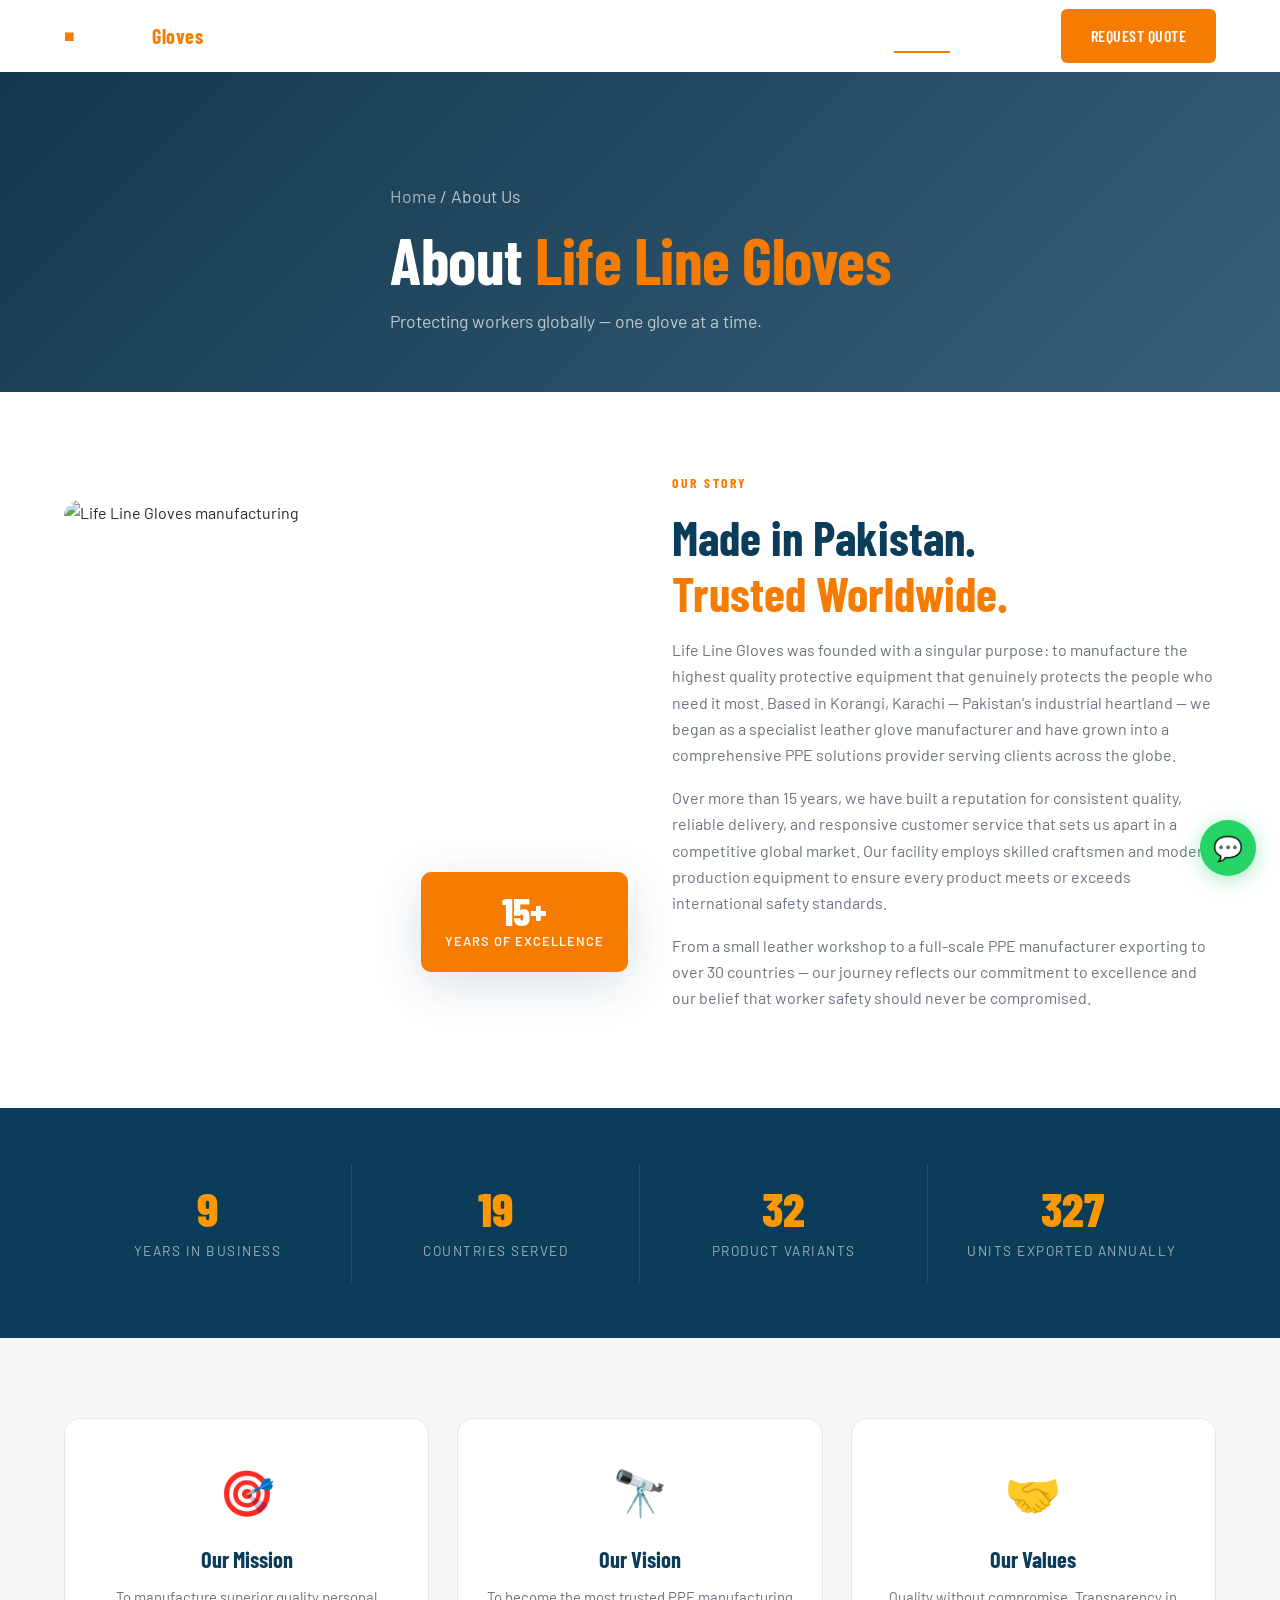
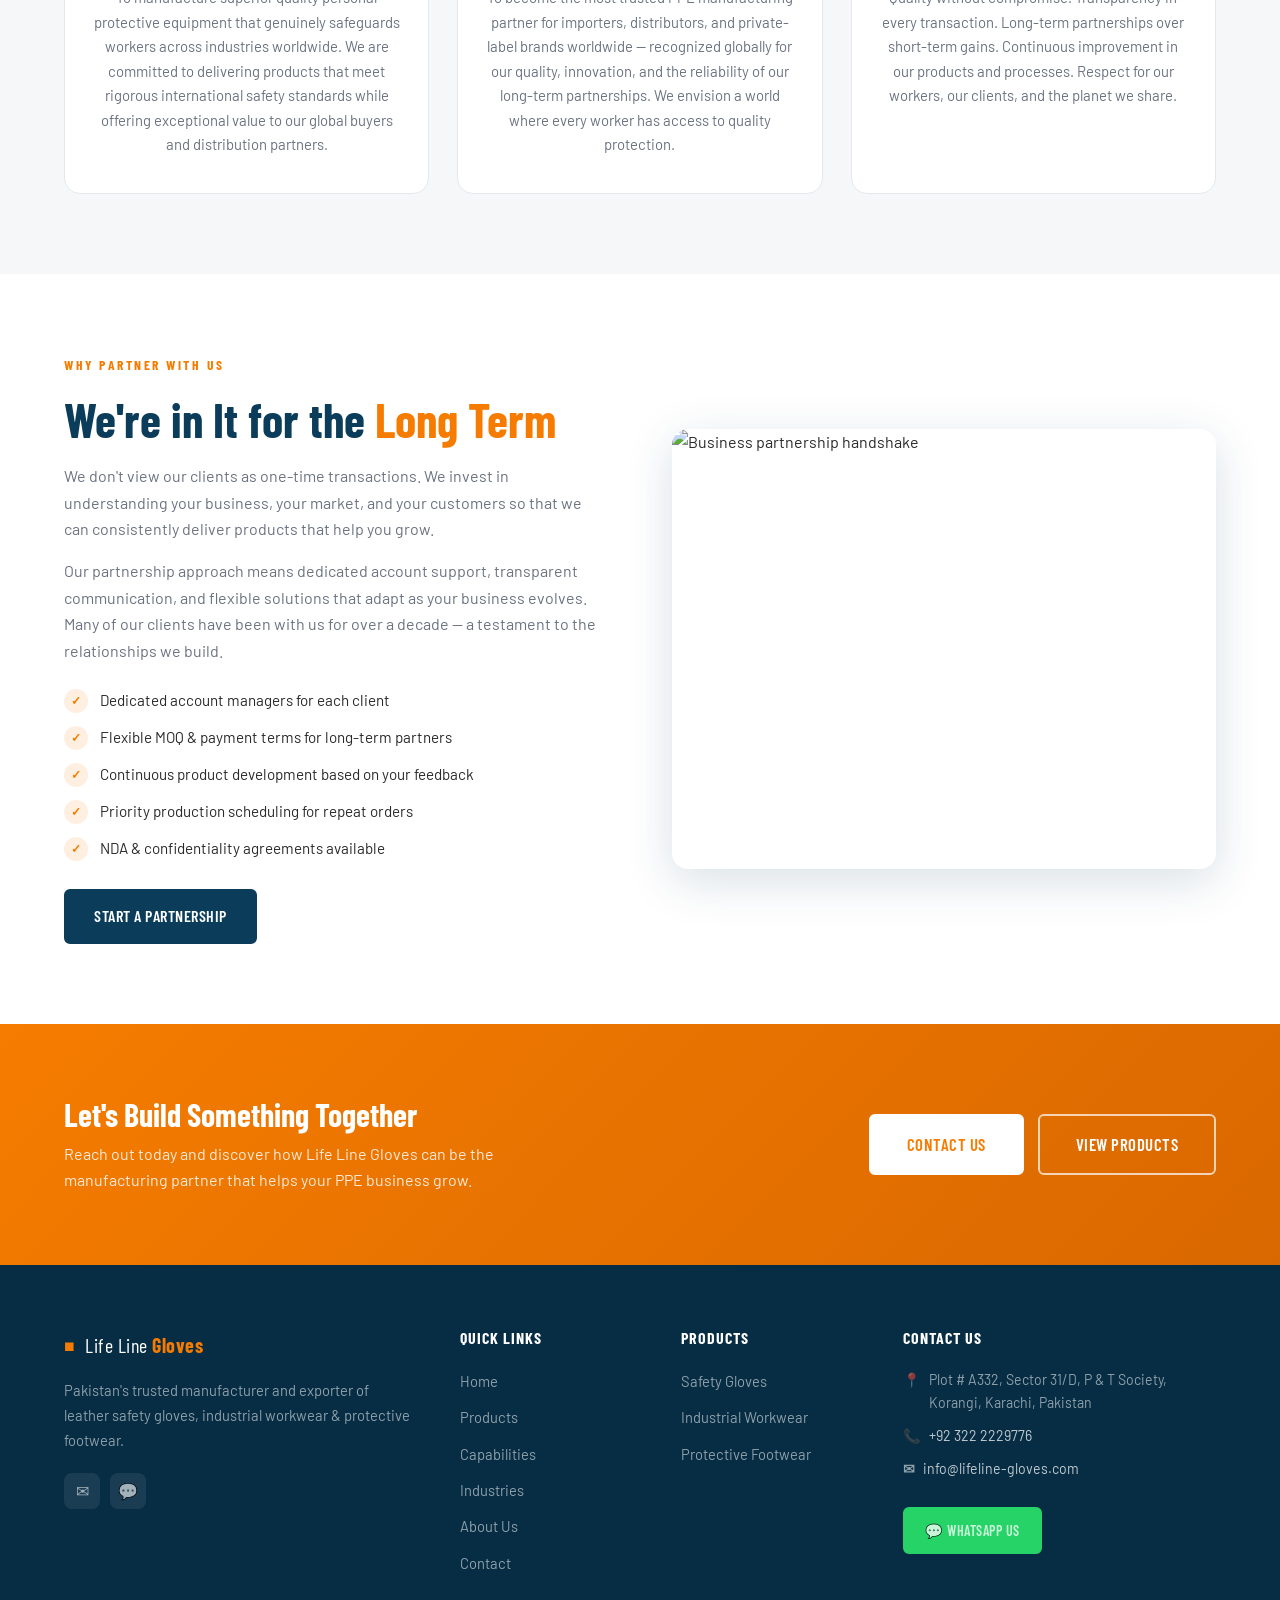
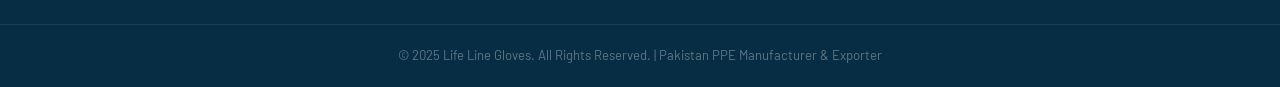
==== about.html @ 6f84525d "commit" ====
<!DOCTYPE html>
<html lang="en">
<head>
  <meta charset="UTF-8" />
  <meta name="viewport" content="width=device-width, initial-scale=1.0" />
  <title>About Us – Life Line Gloves | PPE Manufacturer Pakistan</title>
  <meta name="description" content="Learn about Life Line Gloves — our story, mission, and vision as a leading leather safety gloves and PPE manufacturer and exporter from Karachi, Pakistan." />
  <link rel="stylesheet" href="css/style.css" />
  <link rel="preconnect" href="https://fonts.googleapis.com" />
  <link rel="preconnect" href="https://fonts.gstatic.com" crossorigin />
  <link href="https://fonts.googleapis.com/css2?family=Barlow+Condensed:wght@400;600;700;800&family=Barlow:wght@300;400;500;600&display=swap" rel="stylesheet" />
</head>
<body>

  <header class="site-header" id="site-header">
    <div class="container nav-container">
      <a href="index.html" class="logo">
        <span class="logo-icon">&#9632;</span>
        <span class="logo-text">Life Line <strong>Gloves</strong></span>
      </a>
      <nav class="main-nav" id="main-nav">
        <a href="index.html" class="nav-link">Home</a>
        <a href="products.html" class="nav-link">Products</a>
        <a href="capabilities.html" class="nav-link">Capabilities</a>
        <a href="industries.html" class="nav-link">Industries</a>
        <a href="about.html" class="nav-link active">About Us</a>
        <a href="contact.html" class="nav-link">Contact</a>
        <a href="contact.html" class="btn btn-accent nav-cta">Request Quote</a>
      </nav>
      <button class="hamburger" id="hamburger" aria-label="Toggle menu">
        <span></span><span></span><span></span>
      </button>
    </div>
  </header>

  <!-- PAGE HERO -->
  <section class="page-hero">
    <div class="page-hero-overlay"></div>
    <div class="container page-hero-content">
      <p class="page-breadcrumb reveal"><a href="index.html">Home</a> / <span>About Us</span></p>
      <h1 class="reveal delay-1">About <span class="accent-text">Life Line Gloves</span></h1>
      <p class="reveal delay-2">Protecting workers globally — one glove at a time.</p>
    </div>
  </section>

  <!-- STORY -->
  <section class="section">
    <div class="container">
      <div class="about-story-grid">
        <div class="about-image reveal">
          <img src="https://images.unsplash.com/photo-1557804506-669a67965ba0?w=700&q=80" alt="Life Line Gloves manufacturing" loading="lazy" />
          <div class="about-image-badge">
            <span class="badge-num">15+</span>
            <span class="badge-label">Years of Excellence</span>
          </div>
        </div>
        <div class="about-text reveal delay-2">
          <p class="section-tag">Our Story</p>
          <h2 class="section-title">Made in Pakistan.<br/><span class="accent-text">Trusted Worldwide.</span></h2>
          <p>Life Line Gloves was founded with a singular purpose: to manufacture the highest quality protective equipment that genuinely protects the people who need it most. Based in Korangi, Karachi — Pakistan's industrial heartland — we began as a specialist leather glove manufacturer and have grown into a comprehensive PPE solutions provider serving clients across the globe.</p>
          <p>Over more than 15 years, we have built a reputation for consistent quality, reliable delivery, and responsive customer service that sets us apart in a competitive global market. Our facility employs skilled craftsmen and modern production equipment to ensure every product meets or exceeds international safety standards.</p>
          <p>From a small leather workshop to a full-scale PPE manufacturer exporting to over 30 countries — our journey reflects our commitment to excellence and our belief that worker safety should never be compromised.</p>
        </div>
      </div>
    </div>
  </section>

  <!-- STATS -->
  <section class="about-stats-section">
    <div class="container">
      <div class="about-stats-grid">
        <div class="about-stat reveal delay-1">
          <span class="about-stat-num">15+</span>
          <span class="about-stat-label">Years in Business</span>
        </div>
        <div class="about-stat reveal delay-2">
          <span class="about-stat-num">30+</span>
          <span class="about-stat-label">Countries Served</span>
        </div>
        <div class="about-stat reveal delay-3">
          <span class="about-stat-num">50+</span>
          <span class="about-stat-label">Product Variants</span>
        </div>
        <div class="about-stat reveal delay-4">
          <span class="about-stat-num">500K+</span>
          <span class="about-stat-label">Units Exported Annually</span>
        </div>
      </div>
    </div>
  </section>

  <!-- MISSION VISION -->
  <section class="section bg-light">
    <div class="container">
      <div class="mv-grid">
        <div class="mv-card reveal delay-1">
          <div class="mv-icon">🎯</div>
          <h3>Our Mission</h3>
          <p>To manufacture superior quality personal protective equipment that genuinely safeguards workers across industries worldwide. We are committed to delivering products that meet rigorous international safety standards while offering exceptional value to our global buyers and distribution partners.</p>
        </div>
        <div class="mv-card reveal delay-2">
          <div class="mv-icon">🔭</div>
          <h3>Our Vision</h3>
          <p>To become the most trusted PPE manufacturing partner for importers, distributors, and private-label brands worldwide — recognized globally for our quality, innovation, and the reliability of our long-term partnerships. We envision a world where every worker has access to quality protection.</p>
        </div>
        <div class="mv-card reveal delay-3">
          <div class="mv-icon">🤝</div>
          <h3>Our Values</h3>
          <p>Quality without compromise. Transparency in every transaction. Long-term partnerships over short-term gains. Continuous improvement in our products and processes. Respect for our workers, our clients, and the planet we share.</p>
        </div>
      </div>
    </div>
  </section>

  <!-- LONG-TERM PARTNERSHIPS -->
  <section class="section partnership-section">
    <div class="container">
      <div class="partnership-grid">
        <div class="partnership-content reveal">
          <p class="section-tag">Why Partner With Us</p>
          <h2 class="section-title">We're in It for the <span class="accent-text">Long Term</span></h2>
          <p>We don't view our clients as one-time transactions. We invest in understanding your business, your market, and your customers so that we can consistently deliver products that help you grow.</p>
          <p>Our partnership approach means dedicated account support, transparent communication, and flexible solutions that adapt as your business evolves. Many of our clients have been with us for over a decade — a testament to the relationships we build.</p>
          <div class="partnership-points">
            <div class="p-point">
              <span class="p-point-icon">✓</span>
              <span>Dedicated account managers for each client</span>
            </div>
            <div class="p-point">
              <span class="p-point-icon">✓</span>
              <span>Flexible MOQ &amp; payment terms for long-term partners</span>
            </div>
            <div class="p-point">
              <span class="p-point-icon">✓</span>
              <span>Continuous product development based on your feedback</span>
            </div>
            <div class="p-point">
              <span class="p-point-icon">✓</span>
              <span>Priority production scheduling for repeat orders</span>
            </div>
            <div class="p-point">
              <span class="p-point-icon">✓</span>
              <span>NDA &amp; confidentiality agreements available</span>
            </div>
          </div>
          <a href="contact.html" class="btn btn-primary">Start a Partnership</a>
        </div>
        <div class="partnership-image reveal delay-2">
          <img src="https://images.unsplash.com/photo-1521791136064-7986c2920216?w=700&q=80" alt="Business partnership handshake" loading="lazy" />
        </div>
      </div>
    </div>
  </section>

  <!-- CTA BANNER -->
  <section class="cta-banner">
    <div class="container cta-inner">
      <div class="reveal">
        <h2>Let's Build Something Together</h2>
        <p>Reach out today and discover how Life Line Gloves can be the manufacturing partner that helps your PPE business grow.</p>
      </div>
      <div class="cta-actions reveal delay-2">
        <a href="contact.html" class="btn btn-accent btn-lg">Contact Us</a>
        <a href="products.html" class="btn btn-outline-white btn-lg">View Products</a>
      </div>
    </div>
  </section>

  <!-- FOOTER -->
  <footer class="site-footer">
    <div class="container footer-grid">
      <div class="footer-brand">
        <a href="index.html" class="logo logo-light">
          <span class="logo-icon">&#9632;</span>
          <span class="logo-text">Life Line <strong>Gloves</strong></span>
        </a>
        <p>Pakistan's trusted manufacturer and exporter of leather safety gloves, industrial workwear &amp; protective footwear.</p>
        <div class="social-links">
          <a href="mailto:info@lifeline-gloves.com" class="social-link" aria-label="Email">✉</a>
          <a href="https://wa.me/923222229776" class="social-link" aria-label="WhatsApp" target="_blank">💬</a>
        </div>
      </div>
      <div class="footer-links">
        <h5>Quick Links</h5>
        <ul>
          <li><a href="index.html">Home</a></li>
          <li><a href="products.html">Products</a></li>
          <li><a href="capabilities.html">Capabilities</a></li>
          <li><a href="industries.html">Industries</a></li>
          <li><a href="about.html">About Us</a></li>
          <li><a href="contact.html">Contact</a></li>
        </ul>
      </div>
      <div class="footer-links">
        <h5>Products</h5>
        <ul>
          <li><a href="products.html#gloves">Safety Gloves</a></li>
          <li><a href="products.html#workwear">Industrial Workwear</a></li>
          <li><a href="products.html#footwear">Protective Footwear</a></li>
        </ul>
      </div>
      <div class="footer-contact">
        <h5>Contact Us</h5>
        <p><strong>📍</strong> Plot # A332, Sector 31/D, P &amp; T Society, Korangi, Karachi, Pakistan</p>
        <p><strong>📞</strong> <a href="tel:+923222229776">+92 322 2229776</a></p>
        <p><strong>✉</strong> <a href="mailto:info@lifeline-gloves.com">info@lifeline-gloves.com</a></p>
        <a href="https://wa.me/923222229776" class="btn btn-whatsapp" target="_blank">💬 WhatsApp Us</a>
      </div>
    </div>
    <div class="footer-bottom">
      <div class="container">
        <p>&copy; 2025 Life Line Gloves. All Rights Reserved. | Pakistan PPE Manufacturer &amp; Exporter</p>
      </div>
    </div>
  </footer>

  <script src="js/main.js"></script>
</body>
</html>
---- css/style.css ----
/* ============================================================
   LIFE LINE GLOVES — MAIN STYLESHEET
   ============================================================ */

/* --- VARIABLES --- */
:root {
  --primary: #0B3D5B;
  --primary-dark: #072d44;
  --primary-light: #1a5a80;
  --secondary: #4A4A4A;
  --accent: #F57C00;
  --accent-dark: #d96800;
  --accent-light: #ff9800;
  --white: #FFFFFF;
  --bg: #FFFFFF;
  --bg-light: #F5F7F9;
  --text: #2a2a2a;
  --text-muted: #6b7280;
  --border: #e5e9ed;
  --shadow: 0 4px 24px rgba(11, 61, 91, 0.10);
  --shadow-lg: 0 12px 48px rgba(11, 61, 91, 0.16);
  --radius: 10px;
  --radius-lg: 16px;
  --transition: 0.3s cubic-bezier(0.4, 0, 0.2, 1);
  --nav-h: 72px;
  --font-head: 'Barlow Condensed', sans-serif;
  --font-body: 'Barlow', sans-serif;
}

/* --- RESET & BASE --- */
*, *::before, *::after { box-sizing: border-box; margin: 0; padding: 0; }
html { scroll-behavior: smooth; }
body {
  font-family: var(--font-body);
  color: var(--text);
  background: var(--bg);
  line-height: 1.65;
  overflow-x: hidden;
}
img { max-width: 100%; height: auto; display: block; }
a { text-decoration: none; color: inherit; }
ul { list-style: none; }

/* --- TYPOGRAPHY --- */
h1, h2, h3, h4, h5, h6 {
  font-family: var(--font-head);
  line-height: 1.15;
  font-weight: 700;
}
h1 { font-size: clamp(2.4rem, 5vw, 4rem); letter-spacing: -0.5px; }
h2 { font-size: clamp(2rem, 4vw, 3rem); }
h3 { font-size: 1.4rem; }
h4 { font-size: 1.15rem; }
p { color: var(--text-muted); }

/* --- CONTAINER --- */
.container {
  max-width: 1200px;
  margin: 0 auto;
  padding: 0 24px;
}

/* --- BUTTONS --- */
.btn {
  display: inline-flex;
  align-items: center;
  gap: 8px;
  padding: 12px 28px;
  border-radius: 6px;
  font-family: var(--font-head);
  font-size: 1rem;
  font-weight: 600;
  letter-spacing: 0.5px;
  text-transform: uppercase;
  cursor: pointer;
  border: 2px solid transparent;
  transition: all var(--transition);
  white-space: nowrap;
}
.btn-lg { padding: 15px 36px; font-size: 1.05rem; }
.btn-sm { padding: 9px 20px; font-size: 0.88rem; }
.btn-full { width: 100%; justify-content: center; }

.btn-primary { background: var(--primary); color: var(--white); border-color: var(--primary); }
.btn-primary:hover { background: var(--primary-dark); border-color: var(--primary-dark); transform: translateY(-2px); box-shadow: 0 8px 24px rgba(11,61,91,0.3); }

.btn-accent { background: var(--accent); color: var(--white); border-color: var(--accent); }
.btn-accent:hover { background: var(--accent-dark); border-color: var(--accent-dark); transform: translateY(-2px); box-shadow: 0 8px 24px rgba(245,124,0,0.35); }

.btn-outline { background: transparent; color: var(--primary); border-color: var(--primary); }
.btn-outline:hover { background: var(--primary); color: var(--white); transform: translateY(-2px); }

.btn-outline-white { background: transparent; color: var(--white); border-color: rgba(255,255,255,0.7); }
.btn-outline-white:hover { background: rgba(255,255,255,0.12); border-color: var(--white); transform: translateY(-2px); }

.btn-whatsapp { background: #25D366; color: var(--white); border-color: #25D366; }
.btn-whatsapp:hover { background: #1ebe5c; border-color: #1ebe5c; transform: translateY(-2px); box-shadow: 0 8px 24px rgba(37,211,102,0.35); }

.mt-4 { margin-top: 1.5rem; }

/* --- SECTIONS --- */
.section { padding: 80px 0; }
.bg-light { background: var(--bg-light); }

.section-header { text-align: center; margin-bottom: 56px; }
.section-tag {
  display: inline-block;
  font-family: var(--font-head);
  font-size: 0.85rem;
  font-weight: 700;
  letter-spacing: 2.5px;
  text-transform: uppercase;
  color: var(--accent);
  margin-bottom: 10px;
}
.section-title { color: var(--primary); margin-bottom: 16px; }
.section-desc { max-width: 600px; margin: 0 auto; font-size: 1.05rem; }
.accent-text { color: var(--accent); }

/* ============================================================
   HEADER / NAV
   ============================================================ */
.site-header {
  position: fixed;
  top: 0; left: 0; right: 0;
  z-index: 1000;
  background: transparent;
  transition: background var(--transition), box-shadow var(--transition), padding var(--transition);
  padding: 0;
}
.site-header.scrolled {
  background: var(--primary);
  box-shadow: 0 2px 20px rgba(11,61,91,0.2);
}
.nav-container {
  display: flex;
  align-items: center;
  justify-content: space-between;
  height: var(--nav-h);
}

/* LOGO */
.logo {
  display: flex;
  align-items: center;
  gap: 10px;
  color: var(--white);
  font-family: var(--font-head);
  font-size: 1.25rem;
  letter-spacing: 0.5px;
}
.logo-icon {
  color: var(--accent);
  font-size: 1.1rem;
  transition: transform 0.3s;
}
.logo:hover .logo-icon { transform: rotate(45deg); }
.logo-text strong { color: var(--accent); }

/* MAIN NAV */
.main-nav {
  display: flex;
  align-items: center;
  gap: 4px;
}
.nav-link {
  padding: 8px 14px;
  color: rgba(255,255,255,0.85);
  font-family: var(--font-head);
  font-size: 0.95rem;
  font-weight: 600;
  letter-spacing: 0.5px;
  text-transform: uppercase;
  border-radius: 6px;
  transition: color var(--transition), background var(--transition);
  position: relative;
}
.nav-link::after {
  content: '';
  position: absolute;
  bottom: 4px; left: 14px; right: 14px;
  height: 2px;
  background: var(--accent);
  transform: scaleX(0);
  transition: transform var(--transition);
}
.nav-link:hover, .nav-link.active { color: var(--white); }
.nav-link:hover::after, .nav-link.active::after { transform: scaleX(1); }
.nav-cta { margin-left: 8px; }

/* HAMBURGER */
.hamburger {
  display: none;
  flex-direction: column;
  gap: 5px;
  background: none;
  border: none;
  cursor: pointer;
  padding: 4px;
}
.hamburger span {
  display: block;
  width: 26px;
  height: 2px;
  background: var(--white);
  border-radius: 2px;
  transition: all var(--transition);
}
.hamburger.active span:nth-child(1) { transform: translateY(7px) rotate(45deg); }
.hamburger.active span:nth-child(2) { opacity: 0; }
.hamburger.active span:nth-child(3) { transform: translateY(-7px) rotate(-45deg); }

/* ============================================================
   HERO
   ============================================================ */
.hero {
  position: relative;
  min-height: 100vh;
  display: flex;
  align-items: center;
  padding: 120px 0 80px;
  overflow: hidden;
}
.hero-bg {
  position: absolute;
  inset: 0;
  background: url('https://images.unsplash.com/photo-1504328345606-18bbc8c9d7d1?w=1600&q=80') center/cover no-repeat;
}
.hero-overlay {
  position: absolute;
  inset: 0;
  background: linear-gradient(135deg, rgba(7,45,68,0.95) 0%, rgba(11,61,91,0.85) 60%, rgba(11,61,91,0.7) 100%);
}
.hero-pattern {
  position: absolute;
  inset: 0;
  opacity: 0.05;
  background-image: repeating-linear-gradient(
    45deg,
    var(--white) 0px,
    var(--white) 1px,
    transparent 1px,
    transparent 30px
  );
}
.hero-content {
  position: relative;
  z-index: 1;
}
.hero-badge {
  display: inline-block;
  background: rgba(245,124,0,0.18);
  border: 1px solid rgba(245,124,0,0.4);
  color: var(--accent-light);
  font-family: var(--font-head);
  font-size: 0.85rem;
  font-weight: 700;
  letter-spacing: 2px;
  text-transform: uppercase;
  padding: 6px 18px;
  border-radius: 100px;
  margin-bottom: 20px;
}
.hero-title {
  color: var(--white);
  font-size: clamp(2.8rem, 5.5vw, 4.8rem);
  line-height: 1.1;
  margin-bottom: 20px;
  font-weight: 800;
}
.hero-subtitle {
  color: rgba(255,255,255,0.75);
  font-size: 1.15rem;
  max-width: 560px;
  margin-bottom: 36px;
}
.hero-actions { display: flex; gap: 14px; flex-wrap: wrap; margin-bottom: 60px; }
.hero-stats {
  display: flex;
  align-items: center;
  gap: 0;
  flex-wrap: wrap;
}
.stat { text-align: left; padding: 0 28px; }
.stat:first-child { padding-left: 0; }
.stat-num {
  display: block;
  font-family: var(--font-head);
  font-size: 2.2rem;
  font-weight: 800;
  color: var(--accent-light);
  line-height: 1;
}
.stat-label {
  display: block;
  font-size: 0.8rem;
  color: rgba(255,255,255,0.6);
  text-transform: uppercase;
  letter-spacing: 1px;
  margin-top: 4px;
}
.stat-divider {
  width: 1px;
  height: 40px;
  background: rgba(255,255,255,0.2);
}
.hero-scroll-hint {
  position: absolute;
  bottom: 32px;
  left: 50%;
  transform: translateX(-50%);
  z-index: 2;
  display: flex;
  flex-direction: column;
  align-items: center;
  gap: 6px;
  color: rgba(255,255,255,0.5);
  font-size: 0.75rem;
  letter-spacing: 2px;
  text-transform: uppercase;
  font-family: var(--font-head);
}
.scroll-arrow {
  width: 20px;
  height: 20px;
  border-right: 2px solid rgba(255,255,255,0.4);
  border-bottom: 2px solid rgba(255,255,255,0.4);
  transform: rotate(45deg);
  animation: scrollBounce 1.6s ease-in-out infinite;
}
@keyframes scrollBounce {
  0%, 100% { transform: rotate(45deg) translateY(0); }
  50% { transform: rotate(45deg) translateY(6px); }
}

/* ============================================================
   PAGE HERO (inner pages)
   ============================================================ */
.page-hero {
  position: relative;
  min-height: 320px;
  display: flex;
  align-items: flex-end;
  padding-bottom: 56px;
  margin-top: var(--nav-h);
  background: url('https://images.unsplash.com/photo-1581091226825-a6a2a5aee158?w=1600&q=80') center/cover no-repeat;
  overflow: hidden;
}
.page-hero-short { min-height: 260px; }
.page-hero-overlay {
  position: absolute;
  inset: 0;
  background: linear-gradient(135deg, rgba(7,45,68,0.95) 0%, rgba(11,61,91,0.82) 100%);
}
.page-hero-content {
  position: relative;
  z-index: 1;
}
.page-breadcrumb {
  font-size: 0.85rem;
  color: rgba(255,255,255,0.5);
  margin-bottom: 12px;
}
.page-breadcrumb a { color: rgba(255,255,255,0.6); }
.page-breadcrumb a:hover { color: var(--accent); }
.page-hero-content h1 { color: var(--white); margin-bottom: 10px; }
.page-hero-content p { color: rgba(255,255,255,0.7); font-size: 1.1rem; max-width: 540px; }

/* ============================================================
   PRODUCTS OVERVIEW (home)
   ============================================================ */
.products-overview { background: var(--bg); }
.product-cards-grid {
  display: grid;
  grid-template-columns: repeat(3, 1fr);
  gap: 28px;
}
.product-card {
  background: var(--bg);
  border: 1px solid var(--border);
  border-radius: var(--radius-lg);
  padding: 40px 32px;
  transition: all var(--transition);
  cursor: pointer;
  position: relative;
  overflow: hidden;
}
.product-card::before {
  content: '';
  position: absolute;
  bottom: 0; left: 0; right: 0;
  height: 4px;
  background: var(--accent);
  transform: scaleX(0);
  transition: transform var(--transition);
}
.product-card:hover {
  border-color: var(--accent);
  box-shadow: var(--shadow-lg);
  transform: translateY(-6px);
}
.product-card:hover::before { transform: scaleX(1); }
.product-card-icon {
  width: 70px;
  height: 70px;
  background: var(--bg-light);
  border-radius: 16px;
  display: flex;
  align-items: center;
  justify-content: center;
  margin-bottom: 24px;
  color: var(--primary);
  transition: all var(--transition);
}
.product-card:hover .product-card-icon {
  background: var(--accent);
  color: var(--white);
}
.product-card-icon svg { width: 36px; height: 36px; }
.product-card h3 { color: var(--primary); margin-bottom: 10px; font-size: 1.3rem; }
.product-card p { color: var(--text-muted); font-size: 0.95rem; margin-bottom: 20px; }
.card-link {
  color: var(--accent);
  font-family: var(--font-head);
  font-size: 0.9rem;
  font-weight: 700;
  text-transform: uppercase;
  letter-spacing: 1px;
  display: flex;
  align-items: center;
  gap: 6px;
}
.arrow { transition: transform var(--transition); }
.product-card:hover .arrow { transform: translateX(4px); }

/* ============================================================
   WHY US
   ============================================================ */
.why-us { background: var(--primary); }
.why-us .section-tag { color: rgba(245,124,0,0.9); }
.why-us .section-title { color: var(--white); }
.why-us .section-desc { color: rgba(255,255,255,0.7); }
.why-us-inner {
  display: grid;
  grid-template-columns: 1fr 1.5fr;
  gap: 80px;
  align-items: center;
}
.why-us-features { display: flex; flex-direction: column; gap: 28px; }
.feature-item {
  display: flex;
  gap: 18px;
  align-items: flex-start;
  padding: 24px;
  background: rgba(255,255,255,0.05);
  border-radius: var(--radius);
  border: 1px solid rgba(255,255,255,0.08);
  transition: all var(--transition);
}
.feature-item:hover {
  background: rgba(255,255,255,0.09);
  border-color: rgba(245,124,0,0.3);
  transform: translateX(6px);
}
.feature-icon {
  flex-shrink: 0;
  width: 48px;
  height: 48px;
  background: rgba(255,255,255,0.08);
  border-radius: 12px;
  display: flex;
  align-items: center;
  justify-content: center;
  color: rgba(255,255,255,0.7);
}
.feature-icon.accent { color: var(--accent); background: rgba(245,124,0,0.15); }
.feature-icon svg { width: 22px; height: 22px; }
.feature-item h4 { color: var(--white); margin-bottom: 4px; font-size: 1.05rem; }
.feature-item p { color: rgba(255,255,255,0.6); font-size: 0.92rem; }

/* ============================================================
   INDUSTRIES STRIP
   ============================================================ */
.industries-strip {
  padding: 40px 0;
  background: var(--bg-light);
  border-top: 1px solid var(--border);
  border-bottom: 1px solid var(--border);
}
.strip-label {
  font-family: var(--font-head);
  font-size: 0.8rem;
  font-weight: 700;
  letter-spacing: 2px;
  text-transform: uppercase;
  color: var(--text-muted);
  margin-bottom: 16px;
  text-align: center;
}
.industries-row {
  display: flex;
  justify-content: center;
  flex-wrap: wrap;
  gap: 12px;
}
.industry-pill {
  display: inline-flex;
  align-items: center;
  gap: 8px;
  padding: 10px 22px;
  background: var(--white);
  border: 2px solid var(--border);
  border-radius: 100px;
  font-family: var(--font-head);
  font-size: 0.95rem;
  font-weight: 600;
  color: var(--primary);
  transition: all var(--transition);
}
.industry-pill:hover {
  border-color: var(--accent);
  background: var(--accent);
  color: var(--white);
  transform: translateY(-3px);
  box-shadow: 0 6px 20px rgba(245,124,0,0.25);
}

/* ============================================================
   CAPABILITIES TEASER
   ============================================================ */
.cap-grid {
  display: grid;
  grid-template-columns: 1fr 1fr;
  gap: 64px;
  align-items: center;
}
.cap-image-block {
  position: relative;
  border-radius: var(--radius-lg);
  overflow: hidden;
}
.cap-image-block img {
  width: 100%;
  height: 420px;
  object-fit: cover;
  border-radius: var(--radius-lg);
}
.cap-badge {
  position: absolute;
  top: 24px; left: 24px;
  background: var(--accent);
  color: var(--white);
  font-family: var(--font-head);
  font-size: 0.9rem;
  font-weight: 700;
  letter-spacing: 1.5px;
  text-transform: uppercase;
  padding: 8px 18px;
  border-radius: 100px;
}
.cap-content .section-tag { text-align: left; display: block; margin-bottom: 10px; }
.cap-content .section-title { text-align: left; }
.cap-content p { margin-bottom: 16px; }
.cap-list {
  list-style: none;
  margin: 20px 0 28px;
  display: flex;
  flex-direction: column;
  gap: 8px;
}
.cap-list li {
  display: flex;
  align-items: center;
  gap: 10px;
  font-size: 0.95rem;
  color: var(--text-muted);
}
.cap-list li::before {
  content: '✓';
  color: var(--accent);
  font-weight: 700;
  font-size: 0.9rem;
}

/* ============================================================
   CTA BANNER
   ============================================================ */
.cta-banner {
  background: linear-gradient(135deg, var(--accent) 0%, var(--accent-dark) 100%);
  padding: 72px 0;
}
.cta-inner {
  display: flex;
  align-items: center;
  justify-content: space-between;
  gap: 40px;
  flex-wrap: wrap;
}
.cta-inner h2 { color: var(--white); font-size: 2rem; margin-bottom: 8px; }
.cta-inner p { color: rgba(255,255,255,0.85); max-width: 480px; }
.cta-actions { display: flex; gap: 14px; flex-wrap: wrap; flex-shrink: 0; }
.cta-actions .btn-accent { background: var(--white); color: var(--accent); border-color: var(--white); }
.cta-actions .btn-accent:hover { background: rgba(255,255,255,0.9); }

/* ============================================================
   FOOTER
   ============================================================ */
.site-footer { background: var(--primary-dark); padding: 64px 0 0; }
.footer-grid {
  display: grid;
  grid-template-columns: 2fr 1fr 1fr 1.8fr;
  gap: 48px;
}
.footer-brand p { color: rgba(255,255,255,0.55); margin-top: 16px; font-size: 0.92rem; line-height: 1.7; }
.footer-brand .logo { margin-bottom: 0; }
.social-links { display: flex; gap: 10px; margin-top: 20px; }
.social-link {
  width: 36px; height: 36px;
  background: rgba(255,255,255,0.08);
  border-radius: 8px;
  display: flex;
  align-items: center;
  justify-content: center;
  color: rgba(255,255,255,0.6);
  font-size: 1rem;
  transition: all var(--transition);
}
.social-link:hover { background: var(--accent); color: var(--white); transform: translateY(-3px); }
.footer-links h5, .footer-contact h5 {
  color: var(--white);
  font-family: var(--font-head);
  font-size: 1rem;
  font-weight: 700;
  letter-spacing: 1px;
  text-transform: uppercase;
  margin-bottom: 20px;
}
.footer-links ul { display: flex; flex-direction: column; gap: 10px; }
.footer-links a {
  color: rgba(255,255,255,0.55);
  font-size: 0.92rem;
  transition: color var(--transition);
}
.footer-links a:hover { color: var(--accent-light); }
.footer-contact p {
  color: rgba(255,255,255,0.55);
  font-size: 0.88rem;
  margin-bottom: 10px;
  display: flex;
  gap: 8px;
}
.footer-contact a { color: rgba(255,255,255,0.75); transition: color var(--transition); }
.footer-contact a:hover { color: var(--accent-light); }
.footer-contact .btn-whatsapp { margin-top: 16px; font-size: 0.88rem; padding: 10px 20px; }
.footer-bottom {
  margin-top: 48px;
  padding: 20px 0;
  border-top: 1px solid rgba(255,255,255,0.08);
}
.footer-bottom p { color: rgba(255,255,255,0.35); font-size: 0.82rem; text-align: center; }

/* ============================================================
   PRODUCT TABS BAR
   ============================================================ */
.product-tabs-bar {
  background: var(--bg-light);
  border-bottom: 1px solid var(--border);
  position: sticky;
  top: var(--nav-h);
  z-index: 100;
}
.tabs-row {
  display: flex;
  gap: 0;
  overflow-x: auto;
}
.tab-btn {
  background: none;
  border: none;
  border-bottom: 3px solid transparent;
  padding: 18px 28px;
  font-family: var(--font-head);
  font-size: 1rem;
  font-weight: 700;
  letter-spacing: 0.5px;
  text-transform: uppercase;
  color: var(--text-muted);
  cursor: pointer;
  transition: all var(--transition);
  white-space: nowrap;
}
.tab-btn:hover, .tab-btn.active {
  color: var(--primary);
  border-bottom-color: var(--accent);
}

/* ============================================================
   PRODUCTS GRID
   ============================================================ */
.products-grid {
  display: grid;
  grid-template-columns: repeat(3, 1fr);
  gap: 28px;
}
.prod-card {
  background: var(--white);
  border: 1px solid var(--border);
  border-radius: var(--radius-lg);
  overflow: hidden;
  transition: all var(--transition);
}
.prod-card:hover {
  box-shadow: var(--shadow-lg);
  transform: translateY(-4px);
  border-color: rgba(245,124,0,0.3);
}
.prod-img-wrap {
  position: relative;
  height: 220px;
  overflow: hidden;
  background: var(--bg-light);
}
.prod-img-wrap img {
  width: 100%;
  height: 100%;
  object-fit: cover;
  transition: transform 0.5s ease;
}
.prod-card:hover .prod-img-wrap img { transform: scale(1.06); }
.prod-badge {
  position: absolute;
  top: 12px; left: 12px;
  background: var(--primary);
  color: var(--white);
  font-family: var(--font-head);
  font-size: 0.75rem;
  font-weight: 700;
  letter-spacing: 1px;
  text-transform: uppercase;
  padding: 5px 12px;
  border-radius: 100px;
}
.prod-badge.orange { background: var(--accent); }
.prod-info { padding: 24px; }
.prod-info h3 { color: var(--primary); margin-bottom: 8px; font-size: 1.15rem; }
.prod-info p { font-size: 0.9rem; color: var(--text-muted); margin-bottom: 18px; line-height: 1.55; }
.prod-actions { display: flex; gap: 10px; flex-wrap: wrap; }

/* ============================================================
   CAPABILITIES PAGE
   ============================================================ */
.cap-intro-grid {
  display: grid;
  grid-template-columns: 1fr 1fr;
  gap: 64px;
  align-items: center;
}
.cap-intro-grid .section-tag { display: block; text-align: left; }
.cap-intro-grid .section-title { text-align: left; }
.cap-intro-grid p { margin-bottom: 14px; }
.cap-intro-image img {
  width: 100%;
  height: 420px;
  object-fit: cover;
  border-radius: var(--radius-lg);
}
.cap-big-cards {
  display: grid;
  grid-template-columns: repeat(3, 1fr);
  gap: 28px;
}
.cap-big-card {
  background: var(--white);
  border: 1px solid var(--border);
  border-radius: var(--radius-lg);
  padding: 36px 28px;
  position: relative;
  transition: all var(--transition);
}
.cap-big-card:hover {
  box-shadow: var(--shadow-lg);
  transform: translateY(-6px);
  border-color: rgba(11,61,91,0.2);
}
.cap-big-card-num {
  font-family: var(--font-head);
  font-size: 3.5rem;
  font-weight: 800;
  color: rgba(11,61,91,0.08);
  line-height: 1;
  position: absolute;
  top: 20px; right: 24px;
}
.cap-big-card-icon {
  width: 64px; height: 64px;
  background: var(--bg-light);
  border-radius: 16px;
  display: flex;
  align-items: center;
  justify-content: center;
  margin-bottom: 20px;
  color: var(--primary);
}
.cap-big-card-icon svg { width: 34px; height: 34px; }
.cap-big-card h3 { color: var(--primary); margin-bottom: 12px; }
.cap-big-card p { font-size: 0.92rem; margin-bottom: 18px; }
.cap-big-card .cap-list { margin: 0; }
.cap-big-card .cap-list li { font-size: 0.88rem; }

/* PROCESS TIMELINE */
.process-timeline {
  display: flex;
  align-items: flex-start;
  gap: 0;
  flex-wrap: wrap;
}
.process-step {
  flex: 1;
  min-width: 160px;
  text-align: center;
  padding: 0 16px;
}
.step-num {
  width: 52px; height: 52px;
  background: var(--primary);
  color: var(--white);
  font-family: var(--font-head);
  font-size: 1.4rem;
  font-weight: 800;
  border-radius: 50%;
  display: flex;
  align-items: center;
  justify-content: center;
  margin: 0 auto 16px;
  position: relative;
  z-index: 1;
  transition: background var(--transition), transform var(--transition);
}
.process-step:hover .step-num {
  background: var(--accent);
  transform: scale(1.1);
}
.step-content h4 { color: var(--primary); margin-bottom: 6px; font-size: 1rem; }
.step-content p { font-size: 0.85rem; line-height: 1.55; }
.process-connector {
  flex: 0 0 40px;
  height: 2px;
  background: var(--border);
  margin-top: 26px;
  position: relative;
}
.process-connector::after {
  content: '→';
  position: absolute;
  top: -12px; right: -8px;
  color: var(--border);
  font-size: 0.9rem;
}

/* ============================================================
   INDUSTRIES PAGE
   ============================================================ */
.industry-section { padding: 80px 0; }
.industry-grid {
  display: grid;
  grid-template-columns: 1fr 1fr;
  gap: 64px;
  align-items: center;
}
.industry-grid.reverse { }
.industry-grid.reverse .industry-image { order: -1; }
.industry-icon { font-size: 2.5rem; margin-bottom: 12px; }
.industry-content .section-tag { display: block; text-align: left; }
.industry-content .section-title { text-align: left; }
.industry-content p { margin-bottom: 16px; }
.industry-image img {
  width: 100%;
  height: 400px;
  object-fit: cover;
  border-radius: var(--radius-lg);
  box-shadow: var(--shadow-lg);
}
.industry-products { margin: 24px 0; }
.industry-products h4 {
  color: var(--primary);
  font-family: var(--font-head);
  font-size: 0.9rem;
  font-weight: 700;
  text-transform: uppercase;
  letter-spacing: 1px;
  margin-bottom: 12px;
}
.ind-prod-pills { display: flex; flex-wrap: wrap; gap: 8px; }
.ind-pill {
  display: inline-block;
  padding: 6px 16px;
  background: var(--bg-light);
  border: 1px solid var(--border);
  border-radius: 100px;
  font-size: 0.85rem;
  color: var(--primary);
  font-weight: 500;
  transition: all var(--transition);
}
.ind-pill:hover { background: var(--primary); color: var(--white); border-color: var(--primary); }

/* ============================================================
   ABOUT PAGE
   ============================================================ */
.about-story-grid {
  display: grid;
  grid-template-columns: 1fr 1fr;
  gap: 64px;
  align-items: center;
}
.about-image { position: relative; }
.about-image img {
  width: 100%;
  height: 500px;
  object-fit: cover;
  border-radius: var(--radius-lg);
}
.about-image-badge {
  position: absolute;
  bottom: 28px; right: -20px;
  background: var(--accent);
  color: var(--white);
  padding: 20px 24px;
  border-radius: var(--radius);
  text-align: center;
  box-shadow: var(--shadow-lg);
}
.badge-num {
  display: block;
  font-family: var(--font-head);
  font-size: 2.4rem;
  font-weight: 800;
  line-height: 1;
}
.badge-label {
  display: block;
  font-size: 0.8rem;
  font-weight: 600;
  text-transform: uppercase;
  letter-spacing: 1px;
  opacity: 0.9;
}
.about-text .section-tag { display: block; text-align: left; }
.about-text .section-title { text-align: left; }
.about-text p { margin-bottom: 16px; }

/* STATS BAND */
.about-stats-section { background: var(--primary); padding: 56px 0; }
.about-stats-grid {
  display: grid;
  grid-template-columns: repeat(4, 1fr);
  gap: 0;
}
.about-stat {
  text-align: center;
  padding: 20px;
  border-right: 1px solid rgba(255,255,255,0.1);
}
.about-stat:last-child { border-right: none; }
.about-stat-num {
  display: block;
  font-family: var(--font-head);
  font-size: 3rem;
  font-weight: 800;
  color: var(--accent-light);
  line-height: 1;
  margin-bottom: 8px;
}
.about-stat-label {
  display: block;
  font-size: 0.85rem;
  color: rgba(255,255,255,0.6);
  text-transform: uppercase;
  letter-spacing: 1.5px;
}

/* MISSION VISION */
.mv-grid {
  display: grid;
  grid-template-columns: repeat(3, 1fr);
  gap: 28px;
}
.mv-card {
  background: var(--white);
  border: 1px solid var(--border);
  border-radius: var(--radius-lg);
  padding: 36px 28px;
  text-align: center;
  transition: all var(--transition);
}
.mv-card:hover {
  box-shadow: var(--shadow-lg);
  transform: translateY(-6px);
  border-color: rgba(245,124,0,0.3);
}
.mv-icon { font-size: 2.8rem; margin-bottom: 18px; }
.mv-card h3 { color: var(--primary); margin-bottom: 12px; }
.mv-card p { font-size: 0.93rem; }

/* PARTNERSHIP */
.partnership-grid {
  display: grid;
  grid-template-columns: 1fr 1fr;
  gap: 64px;
  align-items: center;
}
.partnership-content .section-tag { display: block; text-align: left; }
.partnership-content .section-title { text-align: left; }
.partnership-content p { margin-bottom: 16px; }
.partnership-points { display: flex; flex-direction: column; gap: 12px; margin: 24px 0 28px; }
.p-point {
  display: flex;
  align-items: center;
  gap: 12px;
  font-size: 0.95rem;
  color: var(--text);
}
.p-point-icon {
  width: 24px; height: 24px;
  background: rgba(245,124,0,0.12);
  color: var(--accent);
  border-radius: 50%;
  display: flex;
  align-items: center;
  justify-content: center;
  font-size: 0.75rem;
  font-weight: 700;
  flex-shrink: 0;
}
.partnership-image img {
  width: 100%;
  height: 440px;
  object-fit: cover;
  border-radius: var(--radius-lg);
  box-shadow: var(--shadow-lg);
}

/* ============================================================
   CONTACT PAGE
   ============================================================ */
.contact-section { padding: 72px 0 80px; }
.contact-grid {
  display: grid;
  grid-template-columns: 1.4fr 1fr;
  gap: 56px;
  align-items: start;
}

/* FORM TABS */
.form-tabs {
  display: flex;
  border-bottom: 2px solid var(--border);
  margin-bottom: 32px;
}
.form-tab {
  background: none;
  border: none;
  padding: 12px 24px;
  font-family: var(--font-head);
  font-size: 1rem;
  font-weight: 700;
  text-transform: uppercase;
  letter-spacing: 0.5px;
  color: var(--text-muted);
  cursor: pointer;
  border-bottom: 3px solid transparent;
  margin-bottom: -2px;
  transition: all var(--transition);
}
.form-tab.active, .form-tab:hover {
  color: var(--primary);
  border-bottom-color: var(--accent);
}

/* FORM STYLES */
.contact-form { display: flex; flex-direction: column; gap: 0; }
.form-row { display: grid; grid-template-columns: 1fr 1fr; gap: 20px; margin-bottom: 20px; }
.form-group { display: flex; flex-direction: column; gap: 6px; margin-bottom: 20px; }
.form-group:last-of-type { margin-bottom: 24px; }
label {
  font-family: var(--font-head);
  font-size: 0.88rem;
  font-weight: 700;
  text-transform: uppercase;
  letter-spacing: 0.5px;
  color: var(--secondary);
}
input, textarea, select {
  padding: 12px 16px;
  border: 1.5px solid var(--border);
  border-radius: var(--radius);
  font-family: var(--font-body);
  font-size: 0.95rem;
  color: var(--text);
  background: var(--bg);
  transition: border-color var(--transition), box-shadow var(--transition);
  outline: none;
  appearance: none;
}
input:focus, textarea:focus, select:focus {
  border-color: var(--primary);
  box-shadow: 0 0 0 3px rgba(11,61,91,0.1);
}
input.error, textarea.error { border-color: #ef4444; }
textarea { resize: vertical; }
.field-error { font-size: 0.8rem; color: #ef4444; }
.form-note { font-size: 0.82rem; color: var(--text-muted); text-align: center; margin-top: 12px; }

/* FORM SUCCESS */
.form-success {
  text-align: center;
  padding: 60px 40px;
  background: var(--bg-light);
  border-radius: var(--radius-lg);
  border: 2px solid #22c55e;
}
.success-icon {
  width: 64px; height: 64px;
  background: #22c55e;
  color: var(--white);
  font-size: 2rem;
  border-radius: 50%;
  display: flex;
  align-items: center;
  justify-content: center;
  margin: 0 auto 20px;
}
.form-success h3 { color: var(--primary); margin-bottom: 12px; }
.form-success p { margin-bottom: 24px; }

/* CONTACT INFO */
.contact-info { position: sticky; top: calc(var(--nav-h) + 24px); }
.contact-info h3 {
  color: var(--primary);
  font-size: 1.5rem;
  margin-bottom: 28px;
}
.contact-detail {
  display: flex;
  gap: 14px;
  align-items: flex-start;
  padding: 18px 0;
  border-bottom: 1px solid var(--border);
}
.contact-detail:last-of-type { border-bottom: none; }
.contact-detail-icon {
  font-size: 1.3rem;
  width: 40px;
  height: 40px;
  background: var(--bg-light);
  border-radius: 10px;
  display: flex;
  align-items: center;
  justify-content: center;
  flex-shrink: 0;
}
.contact-detail strong { display: block; color: var(--primary); font-size: 0.85rem; text-transform: uppercase; letter-spacing: 0.5px; margin-bottom: 4px; font-family: var(--font-head); }
.contact-detail p { font-size: 0.9rem; margin: 0; }
.contact-detail a { color: var(--primary); transition: color var(--transition); }
.contact-detail a:hover { color: var(--accent); }
.contact-info .btn-whatsapp { margin: 20px 0 24px; }
.contact-map { border-radius: var(--radius); overflow: hidden; border: 1px solid var(--border); }

/* ============================================================
   ANIMATIONS & REVEAL
   ============================================================ */
.reveal {
  opacity: 0;
  transform: translateY(32px);
  transition: opacity 0.7s ease, transform 0.7s ease;
}
.reveal.visible {
  opacity: 1;
  transform: translateY(0);
}
.delay-1 { transition-delay: 0.1s; }
.delay-2 { transition-delay: 0.2s; }
.delay-3 { transition-delay: 0.3s; }
.delay-4 { transition-delay: 0.4s; }

/* ============================================================
   RESPONSIVE
   ============================================================ */
@media (max-width: 1024px) {
  .product-cards-grid { grid-template-columns: repeat(2, 1fr); }
  .products-grid { grid-template-columns: repeat(2, 1fr); }
  .why-us-inner { grid-template-columns: 1fr; gap: 40px; }
  .cap-grid { grid-template-columns: 1fr; gap: 40px; }
  .cap-big-cards { grid-template-columns: repeat(2, 1fr); }
  .about-stats-grid { grid-template-columns: repeat(2, 1fr); }
  .footer-grid { grid-template-columns: 1fr 1fr; gap: 36px; }
}

@media (max-width: 768px) {
  .section { padding: 56px 0; }
  :root { --nav-h: 64px; }

  /* NAV MOBILE */
  .main-nav {
    display: none;
    position: fixed;
    top: var(--nav-h); left: 0; right: 0; bottom: 0;
    background: var(--primary-dark);
    flex-direction: column;
    align-items: stretch;
    justify-content: flex-start;
    padding: 24px 20px;
    gap: 4px;
    overflow-y: auto;
    z-index: 999;
  }
  .main-nav.open { display: flex; }
  .nav-link {
    padding: 14px 16px;
    font-size: 1.2rem;
    border-radius: var(--radius);
    border: 1px solid rgba(255,255,255,0.06);
  }
  .nav-link::after { display: none; }
  .nav-cta { margin: 10px 0 0; }
  .hamburger { display: flex; }

  /* HERO */
  .hero { padding: 100px 0 60px; }
  .hero-actions { flex-direction: column; }
  .hero-stats { gap: 20px; flex-wrap: wrap; }
  .stat { padding: 0; }
  .stat-divider { display: none; }

  /* LAYOUTS */
  .product-cards-grid { grid-template-columns: 1fr; }
  .products-grid { grid-template-columns: 1fr; }
  .cap-big-cards { grid-template-columns: 1fr; }
  .cap-intro-grid { grid-template-columns: 1fr; }
  .industry-grid { grid-template-columns: 1fr; }
  .industry-grid.reverse .industry-image { order: 0; }
  .about-story-grid { grid-template-columns: 1fr; }
  .about-image-badge { right: 12px; }
  .mv-grid { grid-template-columns: 1fr; }
  .partnership-grid { grid-template-columns: 1fr; }
  .contact-grid { grid-template-columns: 1fr; }
  .form-row { grid-template-columns: 1fr; gap: 0; }
  .contact-info { position: static; }
  .cta-inner { flex-direction: column; text-align: center; }
  .cta-actions { justify-content: center; }
  .footer-grid { grid-template-columns: 1fr; gap: 32px; }
  .process-timeline { flex-direction: column; align-items: center; }
  .process-connector { display: none; }
  .about-stats-grid { grid-template-columns: repeat(2, 1fr); }
}

@media (max-width: 480px) {
  .hero-title { font-size: 2.2rem; }
  .section-title { font-size: 1.8rem; }
  h2 { font-size: 1.7rem; }
  .about-stats-grid { grid-template-columns: 1fr 1fr; }
  .about-stat { border-right: none; border-bottom: 1px solid rgba(255,255,255,0.1); }
}

/* WhatsApp floating button */
.wa-float {
  position: fixed;
  bottom: 24px;
  right: 24px;
  width: 56px;
  height: 56px;
  background: #25D366;
  border-radius: 50%;
  display: flex;
  align-items: center;
  justify-content: center;
  font-size: 1.5rem;
  box-shadow: 0 4px 20px rgba(37,211,102,0.4);
  z-index: 900;
  transition: all var(--transition);
  animation: waPulse 2.5s ease-in-out infinite;
}
.wa-float:hover { transform: scale(1.1); box-shadow: 0 6px 28px rgba(37,211,102,0.55); }
@keyframes waPulse {
  0%, 100% { box-shadow: 0 4px 20px rgba(37,211,102,0.4); }
  50% { box-shadow: 0 4px 32px rgba(37,211,102,0.65), 0 0 0 8px rgba(37,211,102,0.08); }
}
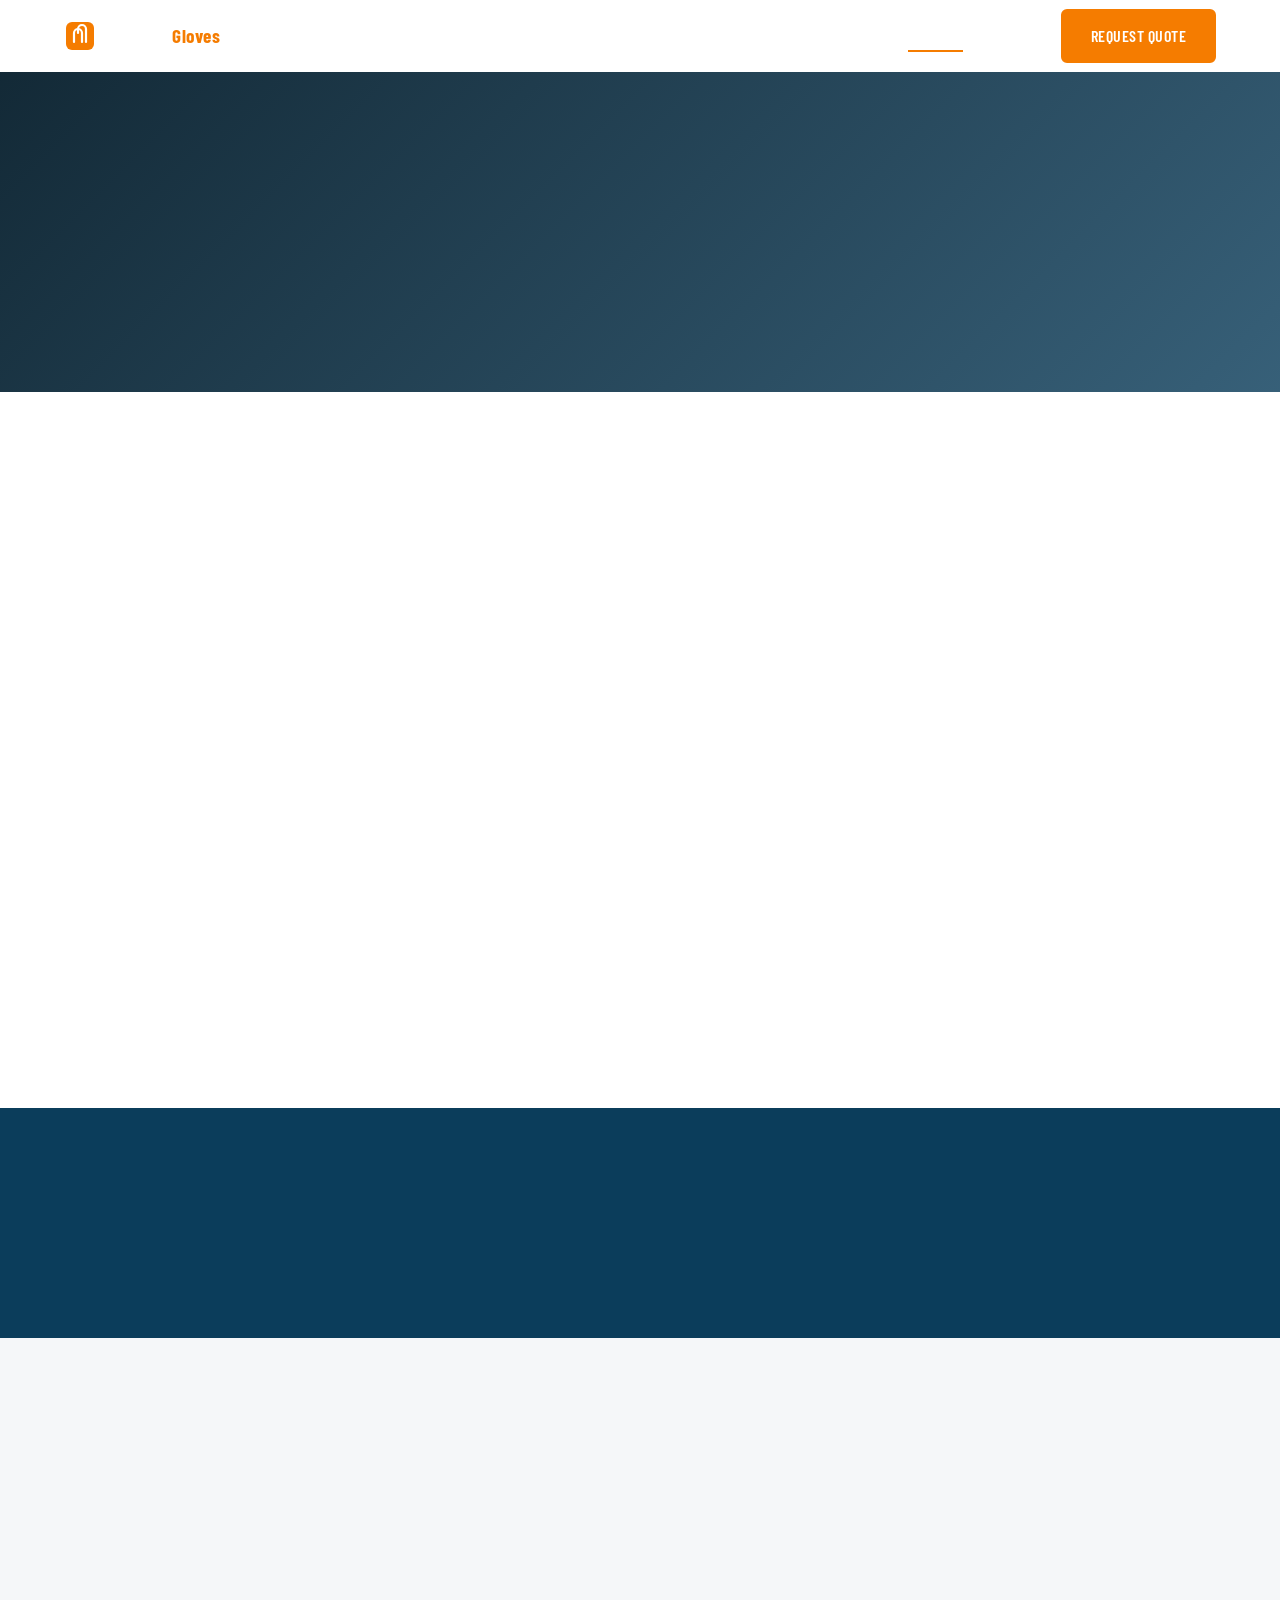
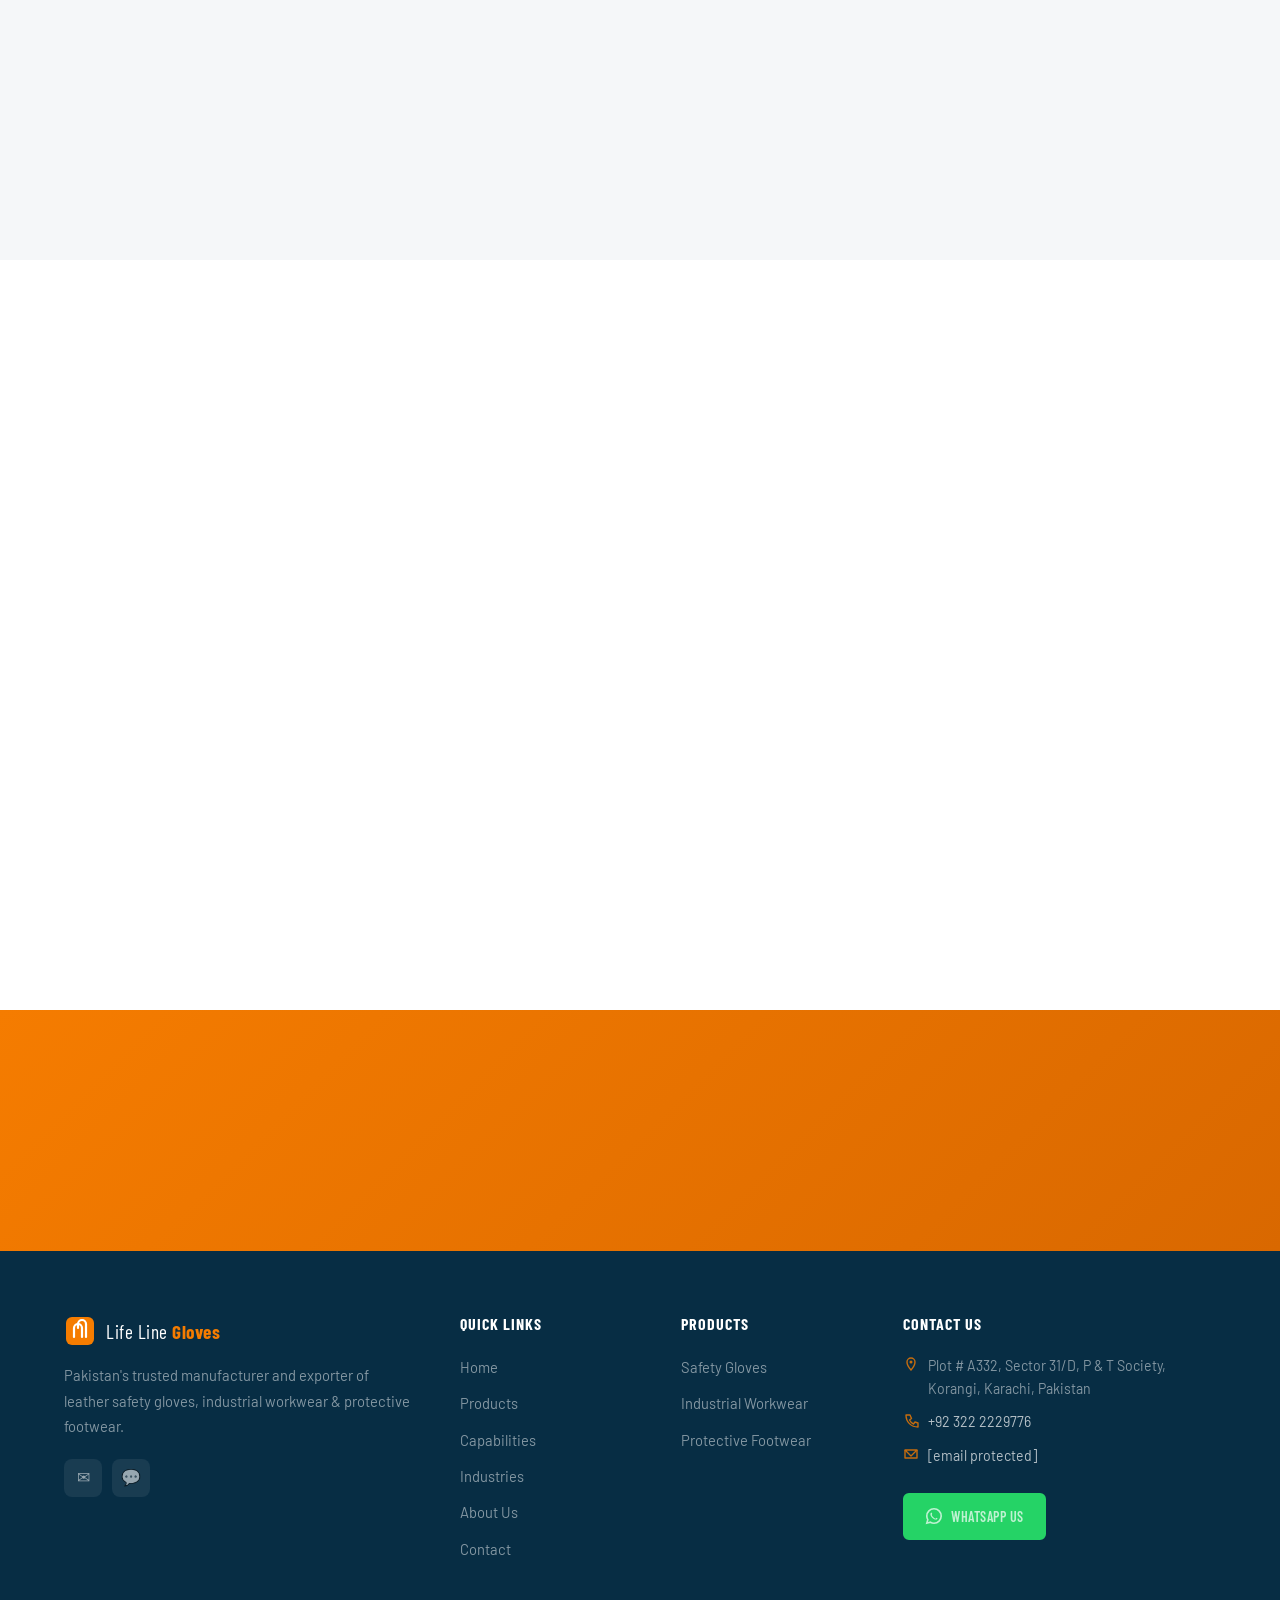
==== commit a3a9c167: "commit" ====
--- a/about.html
+++ b/about.html
@@ -12,10 +12,10 @@
 </head>
 <body>
 
-  <header class="site-header" id="site-header">
+    <header class="site-header" id="site-header">
     <div class="container nav-container">
       <a href="index.html" class="logo">
-        <span class="logo-icon">&#9632;</span>
+        <svg class="logo-icon-svg" viewBox="0 0 32 32" fill="none"><rect x="2" y="2" width="28" height="28" rx="6" fill="var(--accent)"/><path d="M10 22V13a4 4 0 018 0v9M14 13V9a4 4 0 018 0v13" stroke="#fff" stroke-width="2.2" stroke-linecap="round"/></svg>
         <span class="logo-text">Life Line <strong>Gloves</strong></span>
       </a>
       <nav class="main-nav" id="main-nav">
@@ -23,6 +23,7 @@
         <a href="products.html" class="nav-link">Products</a>
         <a href="capabilities.html" class="nav-link">Capabilities</a>
         <a href="industries.html" class="nav-link">Industries</a>
+        <a href="gallery.html" class="nav-link">Gallery</a>
         <a href="about.html" class="nav-link active">About Us</a>
         <a href="contact.html" class="nav-link">Contact</a>
         <a href="contact.html" class="btn btn-accent nav-cta">Request Quote</a>
@@ -94,17 +95,17 @@
     <div class="container">
       <div class="mv-grid">
         <div class="mv-card reveal delay-1">
-          <div class="mv-icon">🎯</div>
+          <div class="mv-icon"><svg viewBox="0 0 28 28" fill="none"><circle cx="14" cy="14" r="11" stroke="currentColor" stroke-width="2"/><circle cx="14" cy="14" r="6" stroke="currentColor" stroke-width="2"/><circle cx="14" cy="14" r="2" fill="currentColor"/></svg></div>
           <h3>Our Mission</h3>
           <p>To manufacture superior quality personal protective equipment that genuinely safeguards workers across industries worldwide. We are committed to delivering products that meet rigorous international safety standards while offering exceptional value to our global buyers and distribution partners.</p>
         </div>
         <div class="mv-card reveal delay-2">
-          <div class="mv-icon">🔭</div>
+          <div class="mv-icon"><svg viewBox="0 0 28 28" fill="none"><path d="M4 20L14 8l10 12" stroke="currentColor" stroke-width="2" stroke-linejoin="round"/><path d="M14 8v12" stroke="currentColor" stroke-width="2" stroke-linecap="round"/><path d="M10 24h8" stroke="currentColor" stroke-width="2" stroke-linecap="round"/></svg></div>
           <h3>Our Vision</h3>
           <p>To become the most trusted PPE manufacturing partner for importers, distributors, and private-label brands worldwide — recognized globally for our quality, innovation, and the reliability of our long-term partnerships. We envision a world where every worker has access to quality protection.</p>
         </div>
         <div class="mv-card reveal delay-3">
-          <div class="mv-icon">🤝</div>
+          <div class="mv-icon"><svg viewBox="0 0 28 28" fill="none"><path d="M4 14l5 5 10-10 5 5" stroke="currentColor" stroke-width="2" stroke-linecap="round" stroke-linejoin="round"/></svg></div>
           <h3>Our Values</h3>
           <p>Quality without compromise. Transparency in every transaction. Long-term partnerships over short-term gains. Continuous improvement in our products and processes. Respect for our workers, our clients, and the planet we share.</p>
         </div>
@@ -123,23 +124,23 @@
           <p>Our partnership approach means dedicated account support, transparent communication, and flexible solutions that adapt as your business evolves. Many of our clients have been with us for over a decade — a testament to the relationships we build.</p>
           <div class="partnership-points">
             <div class="p-point">
-              <span class="p-point-icon">✓</span>
+              <span class="p-point-icon"><svg viewBox="0 0 14 14" fill="none"><path d="M2 7l4 4 6-6" stroke="currentColor" stroke-width="2" stroke-linecap="round" stroke-linejoin="round"/></svg></span>
               <span>Dedicated account managers for each client</span>
             </div>
             <div class="p-point">
-              <span class="p-point-icon">✓</span>
+              <span class="p-point-icon"><svg viewBox="0 0 14 14" fill="none"><path d="M2 7l4 4 6-6" stroke="currentColor" stroke-width="2" stroke-linecap="round" stroke-linejoin="round"/></svg></span>
               <span>Flexible MOQ &amp; payment terms for long-term partners</span>
             </div>
             <div class="p-point">
-              <span class="p-point-icon">✓</span>
+              <span class="p-point-icon"><svg viewBox="0 0 14 14" fill="none"><path d="M2 7l4 4 6-6" stroke="currentColor" stroke-width="2" stroke-linecap="round" stroke-linejoin="round"/></svg></span>
               <span>Continuous product development based on your feedback</span>
             </div>
             <div class="p-point">
-              <span class="p-point-icon">✓</span>
+              <span class="p-point-icon"><svg viewBox="0 0 14 14" fill="none"><path d="M2 7l4 4 6-6" stroke="currentColor" stroke-width="2" stroke-linecap="round" stroke-linejoin="round"/></svg></span>
               <span>Priority production scheduling for repeat orders</span>
             </div>
             <div class="p-point">
-              <span class="p-point-icon">✓</span>
+              <span class="p-point-icon"><svg viewBox="0 0 14 14" fill="none"><path d="M2 7l4 4 6-6" stroke="currentColor" stroke-width="2" stroke-linecap="round" stroke-linejoin="round"/></svg></span>
               <span>NDA &amp; confidentiality agreements available</span>
             </div>
           </div>
@@ -171,12 +172,12 @@
     <div class="container footer-grid">
       <div class="footer-brand">
         <a href="index.html" class="logo logo-light">
-          <span class="logo-icon">&#9632;</span>
+          <svg class="logo-icon-svg" viewBox="0 0 32 32" fill="none"><rect x="2" y="2" width="28" height="28" rx="6" fill="var(--accent)"/><path d="M10 22V13a4 4 0 018 0v9M14 13V9a4 4 0 018 0v13" stroke="#fff" stroke-width="2.2" stroke-linecap="round"/></svg>
           <span class="logo-text">Life Line <strong>Gloves</strong></span>
         </a>
         <p>Pakistan's trusted manufacturer and exporter of leather safety gloves, industrial workwear &amp; protective footwear.</p>
         <div class="social-links">
-          <a href="mailto:info@lifeline-gloves.com" class="social-link" aria-label="Email">✉</a>
+          <a href="/cdn-cgi/l/email-protection#761f181019361a1f10131a1f18135b111a190013055815191b" class="social-link" aria-label="Email">✉</a>
           <a href="https://wa.me/923222229776" class="social-link" aria-label="WhatsApp" target="_blank">💬</a>
         </div>
       </div>
@@ -201,19 +202,12 @@
       </div>
       <div class="footer-contact">
         <h5>Contact Us</h5>
-        <p><strong>📍</strong> Plot # A332, Sector 31/D, P &amp; T Society, Korangi, Karachi, Pakistan</p>
-        <p><strong>📞</strong> <a href="tel:+923222229776">+92 322 2229776</a></p>
-        <p><strong>✉</strong> <a href="mailto:info@lifeline-gloves.com">info@lifeline-gloves.com</a></p>
-        <a href="https://wa.me/923222229776" class="btn btn-whatsapp" target="_blank">💬 WhatsApp Us</a>
+        <p><svg viewBox="0 0 16 16" fill="none"><path d="M8 2C5.8 2 4 3.8 4 6c0 3.5 4 8 4 8s4-4.5 4-8c0-2.2-1.8-4-4-4z" stroke="currentColor" stroke-width="1.4"/><circle cx="8" cy="6" r="1.5" fill="currentColor"/></svg> Plot # A332, Sector 31/D, P &amp; T Society, Korangi, Karachi, Pakistan</p>
+        <p><svg viewBox="0 0 16 16" fill="none"><path d="M3 3h4l1.5 3.5-2 1.5a9 9 0 004 4l1.5-2L15 11v4c-7 0-12-5-12-12z" stroke="currentColor" stroke-width="1.4" stroke-linejoin="round"/></svg> <a href="tel:+923222229776">+92 322 2229776</a></p>
+        <p><svg viewBox="0 0 16 16" fill="none"><path d="M2 4h12l-6 6-6-6z" stroke="currentColor" stroke-width="1.4" stroke-linejoin="round"/><path d="M2 4v8h12V4" stroke="currentColor" stroke-width="1.4" stroke-linejoin="round"/></svg> <a href="/cdn-cgi/l/email-protection#82ebece4edc2eeebe4e7eeebece7afe5eeedf4e7f1ace1edef"><span class="__cf_email__" data-cfemail="9cf5f2faf3dcf0f5faf9f0f5f2f9b1fbf0f3eaf9efb2fff3f1">[email&#160;protected]</span></a></p>
+        <a href="https://wa.me/923222229776" class="btn btn-whatsapp" target="_blank"><svg viewBox="0 0 20 20" fill="none"><path d="M10 2a8 8 0 018 8 8 8 0 01-8 8 7.9 7.9 0 01-4-1.1L2 18l1.1-4A7.9 7.9 0 012 10a8 8 0 018-8z" stroke="currentColor" stroke-width="1.8"/><path d="M7.5 9c.3.8 1 1.8 1.8 2.5.8.8 1.7 1.4 2.5 1.5l.8-1 1.4.7c-.3 1-1.2 1.3-2 1.3C9.5 14 6 10.5 6 8c0-.8.3-1.7 1.3-2l.7 1.4L7.5 9z" fill="currentColor"/></svg> WhatsApp Us</a>
       </div>
     </div>
     <div class="footer-bottom">
       <div class="container">
-        <p>&copy; 2025 Life Line Gloves. All Rights Reserved. | Pakistan PPE Manufacturer &amp; Exporter</p>
-      </div>
-    </div>
-  </footer>
-
-  <script src="js/main.js"></script>
-</body>
-</html>
+       
--- a/css/style.css
+++ b/css/style.css
@@ -1,1287 +1,812 @@
 /* ============================================================
-   LIFE LINE GLOVES — MAIN STYLESHEET
+   LIFE LINE GLOVES — MAIN STYLESHEET  (Glassmorphism Edition)
    ============================================================ */
 
 /* --- VARIABLES --- */
 :root {
-  --primary: #0B3D5B;
-  --primary-dark: #072d44;
+  --primary:       #0B3D5B;
+  --primary-dark:  #072d44;
   --primary-light: #1a5a80;
-  --secondary: #4A4A4A;
-  --accent: #F57C00;
-  --accent-dark: #d96800;
-  --accent-light: #ff9800;
-  --white: #FFFFFF;
-  --bg: #FFFFFF;
+  --secondary:     #4A4A4A;
+  --accent:        #F57C00;
+  --accent-dark:   #d96800;
+  --accent-light:  #ff9800;
+  --white:  #FFFFFF;
+  --bg:     #FFFFFF;
   --bg-light: #F5F7F9;
-  --text: #2a2a2a;
+  --text:   #2a2a2a;
   --text-muted: #6b7280;
   --border: #e5e9ed;
-  --shadow: 0 4px 24px rgba(11, 61, 91, 0.10);
-  --shadow-lg: 0 12px 48px rgba(11, 61, 91, 0.16);
-  --radius: 10px;
+  --shadow:    0 4px 24px rgba(11,61,91,.10);
+  --shadow-lg: 0 12px 48px rgba(11,61,91,.16);
+  --radius:    10px;
   --radius-lg: 16px;
-  --transition: 0.3s cubic-bezier(0.4, 0, 0.2, 1);
+  --transition: 0.3s cubic-bezier(0.4,0,0.2,1);
   --nav-h: 72px;
   --font-head: 'Barlow Condensed', sans-serif;
   --font-body: 'Barlow', sans-serif;
-}
-
-/* --- RESET & BASE --- */
-*, *::before, *::after { box-sizing: border-box; margin: 0; padding: 0; }
-html { scroll-behavior: smooth; }
-body {
-  font-family: var(--font-body);
-  color: var(--text);
-  background: var(--bg);
-  line-height: 1.65;
-  overflow-x: hidden;
-}
-img { max-width: 100%; height: auto; display: block; }
-a { text-decoration: none; color: inherit; }
-ul { list-style: none; }
+  /* Glass */
+  --glass-bg:     rgba(255,255,255,0.10);
+  --glass-border: rgba(255,255,255,0.22);
+  --glass-blur:   blur(18px);
+  --glass-shadow: 0 8px 32px rgba(11,61,91,0.18);
+}
+
+/* --- RESET --- */
+*,*::before,*::after{box-sizing:border-box;margin:0;padding:0}
+html{scroll-behavior:smooth}
+body{font-family:var(--font-body);color:var(--text);background:var(--bg);line-height:1.65;overflow-x:hidden}
+img{max-width:100%;height:auto;display:block}
+a{text-decoration:none;color:inherit}
+ul{list-style:none}
+svg{flex-shrink:0}
 
 /* --- TYPOGRAPHY --- */
-h1, h2, h3, h4, h5, h6 {
-  font-family: var(--font-head);
-  line-height: 1.15;
-  font-weight: 700;
-}
-h1 { font-size: clamp(2.4rem, 5vw, 4rem); letter-spacing: -0.5px; }
-h2 { font-size: clamp(2rem, 4vw, 3rem); }
-h3 { font-size: 1.4rem; }
-h4 { font-size: 1.15rem; }
-p { color: var(--text-muted); }
+h1,h2,h3,h4,h5,h6{font-family:var(--font-head);line-height:1.15;font-weight:700}
+h1{font-size:clamp(2.6rem,5.5vw,4.4rem);letter-spacing:-.5px}
+h2{font-size:clamp(2rem,4vw,3rem)}
+h3{font-size:1.4rem}
+h4{font-size:1.15rem}
+p{color:var(--text-muted)}
 
 /* --- CONTAINER --- */
-.container {
-  max-width: 1200px;
-  margin: 0 auto;
-  padding: 0 24px;
-}
-
-/* --- BUTTONS --- */
-.btn {
-  display: inline-flex;
-  align-items: center;
-  gap: 8px;
-  padding: 12px 28px;
-  border-radius: 6px;
-  font-family: var(--font-head);
-  font-size: 1rem;
-  font-weight: 600;
-  letter-spacing: 0.5px;
-  text-transform: uppercase;
-  cursor: pointer;
-  border: 2px solid transparent;
-  transition: all var(--transition);
-  white-space: nowrap;
-}
-.btn-lg { padding: 15px 36px; font-size: 1.05rem; }
-.btn-sm { padding: 9px 20px; font-size: 0.88rem; }
-.btn-full { width: 100%; justify-content: center; }
-
-.btn-primary { background: var(--primary); color: var(--white); border-color: var(--primary); }
-.btn-primary:hover { background: var(--primary-dark); border-color: var(--primary-dark); transform: translateY(-2px); box-shadow: 0 8px 24px rgba(11,61,91,0.3); }
-
-.btn-accent { background: var(--accent); color: var(--white); border-color: var(--accent); }
-.btn-accent:hover { background: var(--accent-dark); border-color: var(--accent-dark); transform: translateY(-2px); box-shadow: 0 8px 24px rgba(245,124,0,0.35); }
-
-.btn-outline { background: transparent; color: var(--primary); border-color: var(--primary); }
-.btn-outline:hover { background: var(--primary); color: var(--white); transform: translateY(-2px); }
-
-.btn-outline-white { background: transparent; color: var(--white); border-color: rgba(255,255,255,0.7); }
-.btn-outline-white:hover { background: rgba(255,255,255,0.12); border-color: var(--white); transform: translateY(-2px); }
-
-.btn-whatsapp { background: #25D366; color: var(--white); border-color: #25D366; }
-.btn-whatsapp:hover { background: #1ebe5c; border-color: #1ebe5c; transform: translateY(-2px); box-shadow: 0 8px 24px rgba(37,211,102,0.35); }
-
-.mt-4 { margin-top: 1.5rem; }
-
-/* --- SECTIONS --- */
-.section { padding: 80px 0; }
-.bg-light { background: var(--bg-light); }
-
-.section-header { text-align: center; margin-bottom: 56px; }
-.section-tag {
-  display: inline-block;
-  font-family: var(--font-head);
-  font-size: 0.85rem;
-  font-weight: 700;
-  letter-spacing: 2.5px;
-  text-transform: uppercase;
-  color: var(--accent);
-  margin-bottom: 10px;
-}
-.section-title { color: var(--primary); margin-bottom: 16px; }
-.section-desc { max-width: 600px; margin: 0 auto; font-size: 1.05rem; }
-.accent-text { color: var(--accent); }
+.container{max-width:1200px;margin:0 auto;padding:0 24px}
+
+/* ============================================================
+   GLASSMORPHISM UTILITY
+   ============================================================ */
+.glass-card {
+  background: rgba(255,255,255,0.07);
+  backdrop-filter: var(--glass-blur);
+  -webkit-backdrop-filter: var(--glass-blur);
+  border: 1px solid var(--glass-border);
+  box-shadow: var(--glass-shadow);
+}
+.glass-card-light {
+  background: rgba(255,255,255,0.55);
+  backdrop-filter: blur(14px);
+  -webkit-backdrop-filter: blur(14px);
+  border: 1px solid rgba(255,255,255,0.7);
+  box-shadow: 0 4px 20px rgba(11,61,91,0.10);
+}
+
+/* ============================================================
+   BUTTONS
+   ============================================================ */
+.btn{
+  display:inline-flex;align-items:center;gap:8px;
+  padding:12px 28px;border-radius:6px;
+  font-family:var(--font-head);font-size:1rem;font-weight:600;
+  letter-spacing:.5px;text-transform:uppercase;
+  cursor:pointer;border:2px solid transparent;
+  transition:all var(--transition);white-space:nowrap;
+}
+.btn svg{width:18px;height:18px}
+.btn-lg{padding:15px 36px;font-size:1.05rem}
+.btn-sm{padding:9px 20px;font-size:.88rem}
+.btn-full{width:100%;justify-content:center}
+
+.btn-primary{background:var(--primary);color:var(--white);border-color:var(--primary)}
+.btn-primary:hover{background:var(--primary-dark);border-color:var(--primary-dark);transform:translateY(-2px);box-shadow:0 8px 24px rgba(11,61,91,.3)}
+
+.btn-accent{background:var(--accent);color:var(--white);border-color:var(--accent)}
+.btn-accent:hover{background:var(--accent-dark);border-color:var(--accent-dark);transform:translateY(-2px);box-shadow:0 8px 24px rgba(245,124,0,.35)}
+
+.btn-outline{background:transparent;color:var(--primary);border-color:var(--primary)}
+.btn-outline:hover{background:var(--primary);color:var(--white);transform:translateY(-2px)}
+
+/* GLASSMORPHISM button */
+.btn-glass{
+  background:rgba(255,255,255,0.12);
+  color:var(--white);
+  border-color:rgba(255,255,255,0.35);
+  backdrop-filter:blur(12px);
+  -webkit-backdrop-filter:blur(12px);
+}
+.btn-glass:hover{background:rgba(255,255,255,0.22);border-color:rgba(255,255,255,0.6);transform:translateY(-2px);box-shadow:0 8px 24px rgba(0,0,0,.2)}
+
+.btn-outline-white{background:transparent;color:var(--white);border-color:rgba(255,255,255,.7)}
+.btn-outline-white:hover{background:rgba(255,255,255,.12);border-color:var(--white);transform:translateY(-2px)}
+
+.btn-whatsapp{background:#25D366;color:var(--white);border-color:#25D366}
+.btn-whatsapp:hover{background:#1ebe5c;border-color:#1ebe5c;transform:translateY(-2px);box-shadow:0 8px 24px rgba(37,211,102,.35)}
+
+.mt-4{margin-top:1.5rem}
+
+/* ============================================================
+   SECTIONS
+   ============================================================ */
+.section{padding:80px 0}
+.bg-light{background:var(--bg-light)}
+
+.section-header{text-align:center;margin-bottom:56px}
+.section-tag{
+  display:inline-block;font-family:var(--font-head);font-size:.85rem;
+  font-weight:700;letter-spacing:2.5px;text-transform:uppercase;
+  color:var(--accent);margin-bottom:10px;
+}
+.section-title{color:var(--primary);margin-bottom:16px}
+.section-desc{max-width:600px;margin:0 auto;font-size:1.05rem}
+.accent-text{color:var(--accent)}
 
 /* ============================================================
    HEADER / NAV
    ============================================================ */
-.site-header {
-  position: fixed;
-  top: 0; left: 0; right: 0;
-  z-index: 1000;
-  background: transparent;
-  transition: background var(--transition), box-shadow var(--transition), padding var(--transition);
-  padding: 0;
-}
-.site-header.scrolled {
-  background: var(--primary);
-  box-shadow: 0 2px 20px rgba(11,61,91,0.2);
-}
-.nav-container {
-  display: flex;
-  align-items: center;
-  justify-content: space-between;
-  height: var(--nav-h);
-}
+.site-header{
+  position:fixed;top:0;left:0;right:0;z-index:1000;
+  background:transparent;
+  transition:background var(--transition),box-shadow var(--transition),backdrop-filter var(--transition);
+}
+.site-header.scrolled{
+  background:rgba(7,45,68,0.82);
+  backdrop-filter:blur(20px);
+  -webkit-backdrop-filter:blur(20px);
+  box-shadow:0 2px 24px rgba(11,61,91,.25);
+  border-bottom:1px solid rgba(255,255,255,.08);
+}
+.nav-container{display:flex;align-items:center;justify-content:space-between;height:var(--nav-h)}
 
 /* LOGO */
-.logo {
-  display: flex;
-  align-items: center;
-  gap: 10px;
-  color: var(--white);
-  font-family: var(--font-head);
-  font-size: 1.25rem;
-  letter-spacing: 0.5px;
-}
-.logo-icon {
-  color: var(--accent);
-  font-size: 1.1rem;
-  transition: transform 0.3s;
-}
-.logo:hover .logo-icon { transform: rotate(45deg); }
-.logo-text strong { color: var(--accent); }
-
-/* MAIN NAV */
-.main-nav {
-  display: flex;
-  align-items: center;
-  gap: 4px;
-}
-.nav-link {
-  padding: 8px 14px;
-  color: rgba(255,255,255,0.85);
-  font-family: var(--font-head);
-  font-size: 0.95rem;
-  font-weight: 600;
-  letter-spacing: 0.5px;
-  text-transform: uppercase;
-  border-radius: 6px;
-  transition: color var(--transition), background var(--transition);
-  position: relative;
-}
-.nav-link::after {
-  content: '';
-  position: absolute;
-  bottom: 4px; left: 14px; right: 14px;
-  height: 2px;
-  background: var(--accent);
-  transform: scaleX(0);
-  transition: transform var(--transition);
-}
-.nav-link:hover, .nav-link.active { color: var(--white); }
-.nav-link:hover::after, .nav-link.active::after { transform: scaleX(1); }
-.nav-cta { margin-left: 8px; }
+.logo{display:flex;align-items:center;gap:10px;color:var(--white);font-family:var(--font-head);font-size:1.2rem;letter-spacing:.5px}
+.logo-icon-svg{width:32px;height:32px;transition:transform .4s}
+.logo:hover .logo-icon-svg{transform:rotate(8deg) scale(1.08)}
+.logo-text strong{color:var(--accent)}
+
+/* NAV LINKS */
+.main-nav{display:flex;align-items:center;gap:2px}
+.nav-link{
+  padding:8px 12px;color:rgba(255,255,255,.82);
+  font-family:var(--font-head);font-size:.9rem;font-weight:600;
+  letter-spacing:.5px;text-transform:uppercase;border-radius:6px;
+  transition:color var(--transition),background var(--transition);position:relative;
+}
+.nav-link::after{
+  content:'';position:absolute;bottom:4px;left:12px;right:12px;height:2px;
+  background:var(--accent);transform:scaleX(0);transition:transform var(--transition);
+}
+.nav-link:hover,.nav-link.active{color:var(--white)}
+.nav-link:hover::after,.nav-link.active::after{transform:scaleX(1)}
+.nav-cta{margin-left:6px}
 
 /* HAMBURGER */
-.hamburger {
-  display: none;
-  flex-direction: column;
-  gap: 5px;
-  background: none;
-  border: none;
-  cursor: pointer;
-  padding: 4px;
-}
-.hamburger span {
-  display: block;
-  width: 26px;
-  height: 2px;
-  background: var(--white);
-  border-radius: 2px;
-  transition: all var(--transition);
-}
-.hamburger.active span:nth-child(1) { transform: translateY(7px) rotate(45deg); }
-.hamburger.active span:nth-child(2) { opacity: 0; }
-.hamburger.active span:nth-child(3) { transform: translateY(-7px) rotate(-45deg); }
-
-/* ============================================================
-   HERO
-   ============================================================ */
-.hero {
-  position: relative;
-  min-height: 100vh;
-  display: flex;
-  align-items: center;
-  padding: 120px 0 80px;
-  overflow: hidden;
-}
-.hero-bg {
-  position: absolute;
-  inset: 0;
-  background: url('https://images.unsplash.com/photo-1504328345606-18bbc8c9d7d1?w=1600&q=80') center/cover no-repeat;
-}
-.hero-overlay {
-  position: absolute;
-  inset: 0;
-  background: linear-gradient(135deg, rgba(7,45,68,0.95) 0%, rgba(11,61,91,0.85) 60%, rgba(11,61,91,0.7) 100%);
-}
-.hero-pattern {
-  position: absolute;
-  inset: 0;
-  opacity: 0.05;
-  background-image: repeating-linear-gradient(
-    45deg,
-    var(--white) 0px,
-    var(--white) 1px,
-    transparent 1px,
-    transparent 30px
-  );
-}
-.hero-content {
-  position: relative;
-  z-index: 1;
-}
-.hero-badge {
-  display: inline-block;
-  background: rgba(245,124,0,0.18);
-  border: 1px solid rgba(245,124,0,0.4);
-  color: var(--accent-light);
-  font-family: var(--font-head);
-  font-size: 0.85rem;
-  font-weight: 700;
-  letter-spacing: 2px;
-  text-transform: uppercase;
-  padding: 6px 18px;
-  border-radius: 100px;
-  margin-bottom: 20px;
-}
-.hero-title {
-  color: var(--white);
-  font-size: clamp(2.8rem, 5.5vw, 4.8rem);
-  line-height: 1.1;
-  margin-bottom: 20px;
-  font-weight: 800;
-}
-.hero-subtitle {
-  color: rgba(255,255,255,0.75);
-  font-size: 1.15rem;
-  max-width: 560px;
-  margin-bottom: 36px;
-}
-.hero-actions { display: flex; gap: 14px; flex-wrap: wrap; margin-bottom: 60px; }
-.hero-stats {
-  display: flex;
-  align-items: center;
-  gap: 0;
-  flex-wrap: wrap;
-}
-.stat { text-align: left; padding: 0 28px; }
-.stat:first-child { padding-left: 0; }
-.stat-num {
-  display: block;
-  font-family: var(--font-head);
-  font-size: 2.2rem;
-  font-weight: 800;
-  color: var(--accent-light);
-  line-height: 1;
-}
-.stat-label {
-  display: block;
-  font-size: 0.8rem;
-  color: rgba(255,255,255,0.6);
-  text-transform: uppercase;
-  letter-spacing: 1px;
-  margin-top: 4px;
-}
-.stat-divider {
-  width: 1px;
-  height: 40px;
-  background: rgba(255,255,255,0.2);
-}
-.hero-scroll-hint {
-  position: absolute;
-  bottom: 32px;
-  left: 50%;
-  transform: translateX(-50%);
-  z-index: 2;
-  display: flex;
-  flex-direction: column;
-  align-items: center;
-  gap: 6px;
-  color: rgba(255,255,255,0.5);
-  font-size: 0.75rem;
-  letter-spacing: 2px;
-  text-transform: uppercase;
-  font-family: var(--font-head);
-}
-.scroll-arrow {
-  width: 20px;
-  height: 20px;
-  border-right: 2px solid rgba(255,255,255,0.4);
-  border-bottom: 2px solid rgba(255,255,255,0.4);
-  transform: rotate(45deg);
-  animation: scrollBounce 1.6s ease-in-out infinite;
-}
-@keyframes scrollBounce {
-  0%, 100% { transform: rotate(45deg) translateY(0); }
-  50% { transform: rotate(45deg) translateY(6px); }
-}
+.hamburger{display:none;flex-direction:column;gap:5px;background:none;border:none;cursor:pointer;padding:4px}
+.hamburger span{display:block;width:26px;height:2px;background:var(--white);border-radius:2px;transition:all var(--transition)}
+.hamburger.active span:nth-child(1){transform:translateY(7px) rotate(45deg)}
+.hamburger.active span:nth-child(2){opacity:0}
+.hamburger.active span:nth-child(3){transform:translateY(-7px) rotate(-45deg)}
+
+/* ============================================================
+   HERO — GLASSMORPHISM EDITION
+   ============================================================ */
+.hero{
+  position:relative;min-height:100vh;display:flex;align-items:center;
+  padding:120px 0 80px;overflow:hidden;
+}
+.hero-bg{position:absolute;inset:0}
+.hero-bg{
+  background:url('https://images.unsplash.com/photo-1504328345606-18bbc8c9d7d1?w=1600&q=80') center/cover no-repeat;
+}
+.hero-overlay{
+  position:absolute;inset:0;
+  background:linear-gradient(135deg,rgba(4,28,42,0.94) 0%,rgba(11,61,91,0.88) 55%,rgba(11,61,91,0.72) 100%);
+}
+.hero-pattern{
+  position:absolute;inset:0;opacity:.04;
+  background-image:repeating-linear-gradient(45deg,var(--white) 0,var(--white) 1px,transparent 1px,transparent 28px);
+}
+
+/* Floating orbs */
+.hero-orb{position:absolute;border-radius:50%;filter:blur(80px);pointer-events:none}
+.hero-orb-1{width:500px;height:500px;top:-100px;right:-80px;background:rgba(245,124,0,0.12);animation:orbFloat 8s ease-in-out infinite}
+.hero-orb-2{width:350px;height:350px;bottom:0;left:5%;background:rgba(11,61,91,0.4);animation:orbFloat 10s ease-in-out infinite 2s}
+.hero-orb-3{width:250px;height:250px;top:40%;right:20%;background:rgba(245,124,0,0.07);animation:orbFloat 12s ease-in-out infinite 4s}
+@keyframes orbFloat{0%,100%{transform:translateY(0) scale(1)}50%{transform:translateY(-30px) scale(1.04)}}
+
+.hero-content{position:relative;z-index:1;text-align:center}
+
+/* GLASS BADGE */
+.glass-badge{
+  display:inline-flex;align-items:center;gap:8px;
+  background:rgba(245,124,0,0.15);
+  backdrop-filter:blur(16px);-webkit-backdrop-filter:blur(16px);
+  border:1px solid rgba(245,124,0,0.35);
+  color:var(--accent-light);
+  font-family:var(--font-head);font-size:.82rem;font-weight:700;
+  letter-spacing:2px;text-transform:uppercase;
+  padding:8px 20px;border-radius:100px;margin-bottom:24px;
+  box-shadow:0 4px 16px rgba(245,124,0,0.15);
+}
+.glass-badge svg{width:14px;height:14px;color:var(--accent-light)}
+
+.hero-title{
+  color:var(--white);font-size:clamp(3rem,6vw,5rem);
+  line-height:1.08;margin-bottom:20px;font-weight:800;
+}
+.hero-subtitle{
+  color:rgba(255,255,255,0.72);font-size:1.15rem;
+  max-width:560px;margin:0 auto 36px;line-height:1.7;
+}
+.hero-actions{display:flex;gap:14px;flex-wrap:wrap;justify-content:center;margin-bottom:48px}
+
+/* GLASSMORPHISM STATS BAR */
+.hero-stats-glass{
+  display:inline-flex;align-items:center;gap:0;
+  background:rgba(255,255,255,0.08);
+  backdrop-filter:blur(20px);-webkit-backdrop-filter:blur(20px);
+  border:1px solid rgba(255,255,255,0.15);
+  border-radius:16px;padding:20px 32px;
+  box-shadow:0 8px 32px rgba(0,0,0,0.2),inset 0 1px 0 rgba(255,255,255,0.1);
+  margin-bottom:28px;flex-wrap:wrap;justify-content:center;gap:0;
+}
+.hsg-item{text-align:center;padding:0 28px}
+.hsg-num{display:block;font-family:var(--font-head);font-size:2.2rem;font-weight:800;color:var(--accent-light);line-height:1}
+.hsg-label{display:block;font-size:.75rem;color:rgba(255,255,255,.55);text-transform:uppercase;letter-spacing:1.2px;margin-top:4px}
+.hsg-divider{width:1px;height:44px;background:rgba(255,255,255,0.12);flex-shrink:0}
+
+/* TRUST CHIPS — glass pills */
+.hero-trust-chips{display:flex;justify-content:center;flex-wrap:wrap;gap:10px}
+.trust-chip{
+  display:inline-flex;align-items:center;gap:6px;
+  background:rgba(255,255,255,0.07);
+  backdrop-filter:blur(12px);-webkit-backdrop-filter:blur(12px);
+  border:1px solid rgba(255,255,255,0.12);
+  color:rgba(255,255,255,0.75);
+  font-size:.8rem;font-weight:600;letter-spacing:.5px;
+  padding:7px 16px;border-radius:100px;
+  transition:all var(--transition);
+}
+.trust-chip svg{width:13px;height:13px}
+.trust-chip:hover{background:rgba(255,255,255,0.13);border-color:rgba(245,124,0,0.4);color:var(--white)}
+
+/* SCROLL HINT */
+.hero-scroll-hint{
+  position:absolute;bottom:32px;left:50%;transform:translateX(-50%);z-index:2;
+  display:flex;flex-direction:column;align-items:center;gap:6px;
+  color:rgba(255,255,255,.4);font-size:.72rem;letter-spacing:2px;text-transform:uppercase;
+  font-family:var(--font-head);
+}
+.scroll-arrow{
+  width:18px;height:18px;border-right:2px solid rgba(255,255,255,.35);border-bottom:2px solid rgba(255,255,255,.35);
+  transform:rotate(45deg);animation:scrollBounce 1.6s ease-in-out infinite;
+}
+@keyframes scrollBounce{0%,100%{transform:rotate(45deg) translateY(0)}50%{transform:rotate(45deg) translateY(6px)}}
 
 /* ============================================================
    PAGE HERO (inner pages)
    ============================================================ */
-.page-hero {
-  position: relative;
-  min-height: 320px;
-  display: flex;
-  align-items: flex-end;
-  padding-bottom: 56px;
-  margin-top: var(--nav-h);
-  background: url('https://images.unsplash.com/photo-1581091226825-a6a2a5aee158?w=1600&q=80') center/cover no-repeat;
-  overflow: hidden;
-}
-.page-hero-short { min-height: 260px; }
-.page-hero-overlay {
-  position: absolute;
-  inset: 0;
-  background: linear-gradient(135deg, rgba(7,45,68,0.95) 0%, rgba(11,61,91,0.82) 100%);
-}
-.page-hero-content {
-  position: relative;
-  z-index: 1;
-}
-.page-breadcrumb {
-  font-size: 0.85rem;
-  color: rgba(255,255,255,0.5);
-  margin-bottom: 12px;
-}
-.page-breadcrumb a { color: rgba(255,255,255,0.6); }
-.page-breadcrumb a:hover { color: var(--accent); }
-.page-hero-content h1 { color: var(--white); margin-bottom: 10px; }
-.page-hero-content p { color: rgba(255,255,255,0.7); font-size: 1.1rem; max-width: 540px; }
-
-/* ============================================================
-   PRODUCTS OVERVIEW (home)
-   ============================================================ */
-.products-overview { background: var(--bg); }
-.product-cards-grid {
-  display: grid;
-  grid-template-columns: repeat(3, 1fr);
-  gap: 28px;
-}
-.product-card {
-  background: var(--bg);
-  border: 1px solid var(--border);
+.page-hero{
+  position:relative;min-height:320px;display:flex;align-items:flex-end;
+  padding-bottom:56px;margin-top:var(--nav-h);
+  background:url('https://images.unsplash.com/photo-1581091226825-a6a2a5aee158?w=1600&q=80') center/cover no-repeat;
+  overflow:hidden;
+}
+.page-hero-short{min-height:260px}
+.page-hero-overlay{position:absolute;inset:0;background:linear-gradient(135deg,rgba(4,28,42,0.94) 0%,rgba(11,61,91,0.82) 100%)}
+.page-hero-content{position:relative;z-index:1}
+.page-breadcrumb{font-size:.85rem;color:rgba(255,255,255,.45);margin-bottom:12px}
+.page-breadcrumb a{color:rgba(255,255,255,.55)}
+.page-breadcrumb a:hover{color:var(--accent)}
+.page-hero-content h1{color:var(--white);margin-bottom:10px}
+.page-hero-content p{color:rgba(255,255,255,.68);font-size:1.1rem;max-width:540px}
+
+/* ============================================================
+   PRODUCT OVERVIEW (home)
+   ============================================================ */
+.product-cards-grid{display:grid;grid-template-columns:repeat(3,1fr);gap:28px}
+.product-card{
+  background:var(--bg);border:1px solid var(--border);
+  border-radius:var(--radius-lg);padding:40px 32px;
+  transition:all var(--transition);cursor:pointer;position:relative;overflow:hidden;
+}
+.product-card::before{content:'';position:absolute;bottom:0;left:0;right:0;height:4px;background:var(--accent);transform:scaleX(0);transition:transform var(--transition)}
+.product-card:hover{border-color:var(--accent);box-shadow:var(--shadow-lg);transform:translateY(-6px)}
+.product-card:hover::before{transform:scaleX(1)}
+.product-card-icon{
+  width:70px;height:70px;background:var(--bg-light);border-radius:16px;
+  display:flex;align-items:center;justify-content:center;margin-bottom:24px;
+  color:var(--primary);transition:all var(--transition);
+}
+.product-card-icon svg{width:38px;height:38px}
+.product-card:hover .product-card-icon{background:var(--accent);color:var(--white)}
+.product-card h3{color:var(--primary);margin-bottom:10px;font-size:1.3rem}
+.product-card p{color:var(--text-muted);font-size:.95rem;margin-bottom:20px}
+.card-link{color:var(--accent);font-family:var(--font-head);font-size:.9rem;font-weight:700;text-transform:uppercase;letter-spacing:1px;display:flex;align-items:center;gap:6px}
+.arrow{transition:transform var(--transition)}
+.product-card:hover .arrow{transform:translateX(4px)}
+
+/* ============================================================
+   WHY US — glass feature cards on dark bg
+   ============================================================ */
+.why-us{background:var(--primary)}
+.why-us .section-tag{color:rgba(245,124,0,.9)}
+.why-us .section-title{color:var(--white)}
+.why-us .section-desc{color:rgba(255,255,255,.65)}
+.why-us-inner{display:grid;grid-template-columns:1fr 1.5fr;gap:80px;align-items:center}
+.why-us-features{display:flex;flex-direction:column;gap:20px}
+
+.feature-item{
+  display:flex;gap:18px;align-items:flex-start;padding:22px;
+  border-radius:var(--radius);transition:all var(--transition);
+}
+/* glass-card already defined above, applied via class in HTML */
+.feature-item:hover{background:rgba(255,255,255,0.11);border-color:rgba(245,124,0,0.3);transform:translateX(6px)}
+.feature-icon{
+  flex-shrink:0;width:48px;height:48px;background:rgba(255,255,255,.07);
+  border-radius:12px;display:flex;align-items:center;justify-content:center;
+  color:rgba(255,255,255,.65);
+}
+.feature-icon svg{width:22px;height:22px}
+.feature-icon.accent{color:var(--accent);background:rgba(245,124,0,.15)}
+.feature-item h4{color:var(--white);margin-bottom:4px;font-size:1.05rem}
+.feature-item p{color:rgba(255,255,255,.55);font-size:.92rem}
+
+/* ============================================================
+   INDUSTRIES STRIP
+   ============================================================ */
+.industries-strip{padding:40px 0;background:var(--bg-light);border-top:1px solid var(--border);border-bottom:1px solid var(--border)}
+.strip-label{font-family:var(--font-head);font-size:.8rem;font-weight:700;letter-spacing:2px;text-transform:uppercase;color:var(--text-muted);margin-bottom:16px;text-align:center}
+.industries-row{display:flex;justify-content:center;flex-wrap:wrap;gap:12px}
+.industry-pill{
+  display:inline-flex;align-items:center;gap:8px;padding:11px 22px;
+  background:var(--white);border:2px solid var(--border);border-radius:100px;
+  font-family:var(--font-head);font-size:.95rem;font-weight:600;color:var(--primary);
+  transition:all var(--transition);
+}
+.industry-pill svg{width:18px;height:18px;transition:transform var(--transition)}
+.industry-pill:hover{border-color:var(--accent);background:var(--accent);color:var(--white);transform:translateY(-3px);box-shadow:0 6px 20px rgba(245,124,0,.25)}
+.industry-pill:hover svg{transform:scale(1.15)}
+
+/* ============================================================
+   CAPABILITIES TEASER
+   ============================================================ */
+.cap-grid{display:grid;grid-template-columns:1fr 1fr;gap:64px;align-items:center}
+.cap-image-block{position:relative;border-radius:var(--radius-lg);overflow:visible}
+.cap-image-block img{width:100%;height:420px;object-fit:cover;border-radius:var(--radius-lg)}
+.cap-badge{
+  position:absolute;top:20px;left:20px;background:var(--accent);color:var(--white);
+  font-family:var(--font-head);font-size:.88rem;font-weight:700;letter-spacing:1.5px;
+  text-transform:uppercase;padding:8px 18px;border-radius:100px;
+}
+/* Glassmorphism overlay card on image */
+.cap-glass-card{
+  position:absolute;bottom:-18px;right:-18px;
+  display:flex;align-items:center;gap:12px;
+  background:rgba(255,255,255,0.85);
+  backdrop-filter:blur(16px);-webkit-backdrop-filter:blur(16px);
+  border:1px solid rgba(255,255,255,0.9);
+  border-radius:var(--radius);padding:16px 20px;
+  box-shadow:0 8px 32px rgba(11,61,91,0.18);
+  min-width:200px;
+}
+.cap-glass-card svg{width:32px;height:32px;flex-shrink:0}
+.cap-glass-card strong{display:block;font-family:var(--font-head);font-size:1.15rem;color:var(--primary)}
+.cap-glass-card span{display:block;font-size:.8rem;color:var(--text-muted)}
+.cap-content .section-tag,.cap-content .section-title{text-align:left;display:block}
+.cap-content p{margin-bottom:14px}
+.cap-list{list-style:none;margin:20px 0 28px;display:flex;flex-direction:column;gap:8px}
+.cap-list li{display:flex;align-items:center;gap:10px;font-size:.95rem;color:var(--text-muted)}
+.cap-list li::before{content:'✓';color:var(--accent);font-weight:700;font-size:.9rem}
+
+/* ============================================================
+   GALLERY (home preview)
+   ============================================================ */
+.gallery-grid-home{
+  display:grid;
+  grid-template-columns:repeat(3,1fr);
+  gap:16px;
+  margin-bottom:36px;
+}
+.gal-item{
+  position:relative;overflow:hidden;border-radius:var(--radius);cursor:pointer;
+  aspect-ratio:4/3;
+}
+.gal-item img{width:100%;height:100%;object-fit:cover;transition:transform .5s ease}
+.gal-overlay{
+  position:absolute;inset:0;
+  background:linear-gradient(180deg,transparent 40%,rgba(7,45,68,0.85) 100%);
+  backdrop-filter:blur(0px);-webkit-backdrop-filter:blur(0px);
+  display:flex;flex-direction:column;align-items:center;justify-content:flex-end;
+  padding:20px;opacity:0;transition:all .35s ease;
+}
+.gal-overlay svg{width:36px;height:36px;color:var(--white);margin-bottom:8px;transform:scale(0.7);transition:transform .3s ease}
+.gal-overlay span{color:var(--white);font-family:var(--font-head);font-size:.95rem;font-weight:600;letter-spacing:.5px;text-align:center}
+.gal-item:hover img{transform:scale(1.07)}
+.gal-item:hover .gal-overlay{opacity:1;backdrop-filter:blur(4px);-webkit-backdrop-filter:blur(4px)}
+.gal-item:hover .gal-overlay svg{transform:scale(1)}
+.gallery-view-all{text-align:center;margin-top:8px}
+
+/* ============================================================
+   LIGHTBOX
+   ============================================================ */
+.lightbox{
+  position:fixed;inset:0;z-index:9999;
+  background:rgba(4,22,33,0.92);
+  backdrop-filter:blur(12px);-webkit-backdrop-filter:blur(12px);
+  display:none;align-items:center;justify-content:center;
+}
+.lightbox.active{display:flex}
+.lb-content{position:relative;max-width:90vw;max-height:85vh;text-align:center}
+.lb-content img{max-width:100%;max-height:80vh;border-radius:var(--radius);box-shadow:0 16px 64px rgba(0,0,0,.5)}
+.lb-caption{color:rgba(255,255,255,.8);font-size:.95rem;margin-top:12px;font-family:var(--font-head);letter-spacing:.5px}
+.lb-close,.lb-prev,.lb-next{
+  position:fixed;background:rgba(255,255,255,0.10);
+  backdrop-filter:blur(12px);-webkit-backdrop-filter:blur(12px);
+  border:1px solid rgba(255,255,255,0.18);color:var(--white);
+  cursor:pointer;border-radius:50%;
+  transition:all var(--transition);font-size:1.4rem;line-height:1;
+  display:flex;align-items:center;justify-content:center;
+}
+.lb-close{top:20px;right:20px;width:44px;height:44px;font-size:1.6rem}
+.lb-prev{left:16px;top:50%;transform:translateY(-50%);width:48px;height:48px}
+.lb-next{right:16px;top:50%;transform:translateY(-50%);width:48px;height:48px}
+.lb-close:hover,.lb-prev:hover,.lb-next:hover{background:rgba(245,124,0,.5);border-color:var(--accent)}
+
+/* ============================================================
+   CTA BANNER
+   ============================================================ */
+.cta-banner{background:linear-gradient(135deg,var(--accent) 0%,var(--accent-dark) 100%);padding:72px 0}
+.cta-inner{display:flex;align-items:center;justify-content:space-between;gap:40px;flex-wrap:wrap}
+.cta-inner h2{color:var(--white);font-size:2rem;margin-bottom:8px}
+.cta-inner p{color:rgba(255,255,255,.85);max-width:480px}
+.cta-actions{display:flex;gap:14px;flex-wrap:wrap;flex-shrink:0}
+.cta-actions .btn-accent{background:var(--white);color:var(--accent);border-color:var(--white)}
+.cta-actions .btn-accent:hover{background:rgba(255,255,255,.9)}
+
+/* ============================================================
+   FOOTER
+   ============================================================ */
+.site-footer{background:var(--primary-dark);padding:64px 0 0}
+.footer-grid{display:grid;grid-template-columns:2fr 1fr 1fr 1.8fr;gap:48px}
+.footer-brand p{color:rgba(255,255,255,.5);margin-top:16px;font-size:.92rem;line-height:1.7}
+.social-links{display:flex;gap:10px;margin-top:20px}
+.social-link{
+  width:38px;height:38px;background:rgba(255,255,255,.07);border-radius:8px;
+  display:flex;align-items:center;justify-content:center;color:rgba(255,255,255,.55);
+  transition:all var(--transition);
+}
+.social-link svg{width:18px;height:18px}
+.social-link:hover{background:var(--accent);color:var(--white);transform:translateY(-3px)}
+.footer-links h5,.footer-contact h5{
+  color:var(--white);font-family:var(--font-head);font-size:1rem;font-weight:700;
+  letter-spacing:1px;text-transform:uppercase;margin-bottom:20px;
+}
+.footer-links ul{display:flex;flex-direction:column;gap:10px}
+.footer-links a{color:rgba(255,255,255,.5);font-size:.92rem;transition:color var(--transition)}
+.footer-links a:hover{color:var(--accent-light)}
+.footer-contact p{
+  color:rgba(255,255,255,.5);font-size:.88rem;margin-bottom:10px;
+  display:flex;align-items:flex-start;gap:9px;
+}
+.footer-contact p svg{width:16px;height:16px;flex-shrink:0;margin-top:2px;color:var(--accent);opacity:.8}
+.footer-contact a{color:rgba(255,255,255,.7);transition:color var(--transition)}
+.footer-contact a:hover{color:var(--accent-light)}
+.footer-contact .btn-whatsapp{margin-top:16px;font-size:.88rem;padding:10px 20px}
+.footer-contact .btn-whatsapp svg{width:18px;height:18px}
+.footer-bottom{margin-top:48px;padding:20px 0;border-top:1px solid rgba(255,255,255,.07)}
+.footer-bottom p{color:rgba(255,255,255,.3);font-size:.82rem;text-align:center}
+
+/* ============================================================
+   PRODUCT TABS BAR
+   ============================================================ */
+.product-tabs-bar{background:var(--bg-light);border-bottom:1px solid var(--border);position:sticky;top:var(--nav-h);z-index:100}
+.tabs-row{display:flex;overflow-x:auto}
+.tab-btn{
+  background:none;border:none;border-bottom:3px solid transparent;padding:18px 28px;
+  font-family:var(--font-head);font-size:1rem;font-weight:700;letter-spacing:.5px;text-transform:uppercase;
+  color:var(--text-muted);cursor:pointer;transition:all var(--transition);white-space:nowrap;
+}
+.tab-btn:hover,.tab-btn.active{color:var(--primary);border-bottom-color:var(--accent)}
+
+/* ============================================================
+   PRODUCTS GRID
+   ============================================================ */
+.products-grid{display:grid;grid-template-columns:repeat(3,1fr);gap:28px}
+.prod-card{background:var(--white);border:1px solid var(--border);border-radius:var(--radius-lg);overflow:hidden;transition:all var(--transition)}
+.prod-card:hover{box-shadow:var(--shadow-lg);transform:translateY(-4px);border-color:rgba(245,124,0,.3)}
+.prod-img-wrap{position:relative;height:220px;overflow:hidden;background:var(--bg-light)}
+.prod-img-wrap img{width:100%;height:100%;object-fit:cover;transition:transform .5s ease}
+.prod-card:hover .prod-img-wrap img{transform:scale(1.06)}
+.prod-badge{
+  position:absolute;top:12px;left:12px;background:var(--primary);color:var(--white);
+  font-family:var(--font-head);font-size:.75rem;font-weight:700;letter-spacing:1px;
+  text-transform:uppercase;padding:5px 12px;border-radius:100px;
+}
+.prod-badge.orange{background:var(--accent)}
+.prod-info{padding:24px}
+.prod-info h3{color:var(--primary);margin-bottom:8px;font-size:1.15rem}
+.prod-info p{font-size:.9rem;color:var(--text-muted);margin-bottom:18px;line-height:1.55}
+.prod-actions{display:flex;gap:10px;flex-wrap:wrap}
+
+/* ============================================================
+   CAPABILITIES PAGE
+   ============================================================ */
+.cap-intro-grid{display:grid;grid-template-columns:1fr 1fr;gap:64px;align-items:center}
+.cap-intro-grid .section-tag,.cap-intro-grid .section-title{display:block;text-align:left}
+.cap-intro-grid p{margin-bottom:14px}
+.cap-intro-image img{width:100%;height:420px;object-fit:cover;border-radius:var(--radius-lg)}
+.cap-big-cards{display:grid;grid-template-columns:repeat(3,1fr);gap:28px}
+.cap-big-card{
+  background:var(--white);border:1px solid var(--border);border-radius:var(--radius-lg);
+  padding:36px 28px;position:relative;transition:all var(--transition);
+}
+.cap-big-card:hover{box-shadow:var(--shadow-lg);transform:translateY(-6px);border-color:rgba(11,61,91,.2)}
+.cap-big-card-num{font-family:var(--font-head);font-size:3.5rem;font-weight:800;color:rgba(11,61,91,.07);line-height:1;position:absolute;top:20px;right:24px}
+.cap-big-card-icon{width:64px;height:64px;background:var(--bg-light);border-radius:16px;display:flex;align-items:center;justify-content:center;margin-bottom:20px;color:var(--primary)}
+.cap-big-card-icon svg{width:34px;height:34px}
+.cap-big-card h3{color:var(--primary);margin-bottom:12px}
+.cap-big-card p{font-size:.92rem;margin-bottom:18px}
+.cap-big-card .cap-list{margin:0}
+.cap-big-card .cap-list li{font-size:.88rem}
+
+/* PROCESS TIMELINE */
+.process-timeline{display:flex;align-items:flex-start;flex-wrap:wrap}
+.process-step{flex:1;min-width:150px;text-align:center;padding:0 14px}
+.step-num{
+  width:52px;height:52px;background:var(--primary);color:var(--white);
+  font-family:var(--font-head);font-size:1.4rem;font-weight:800;border-radius:50%;
+  display:flex;align-items:center;justify-content:center;margin:0 auto 16px;
+  transition:background var(--transition),transform var(--transition);
+}
+.process-step:hover .step-num{background:var(--accent);transform:scale(1.1)}
+.step-content h4{color:var(--primary);margin-bottom:6px;font-size:1rem}
+.step-content p{font-size:.85rem;line-height:1.55}
+.process-connector{flex:0 0 40px;height:2px;background:var(--border);margin-top:26px;position:relative}
+.process-connector::after{content:'→';position:absolute;top:-12px;right:-8px;color:var(--border);font-size:.9rem}
+
+/* ============================================================
+   INDUSTRIES PAGE
+   ============================================================ */
+.industry-section{padding:80px 0}
+.industry-grid{display:grid;grid-template-columns:1fr 1fr;gap:64px;align-items:center}
+.industry-grid.reverse .industry-image{order:-1}
+.industry-icon{
+  width:56px;height:56px;background:var(--bg-light);border-radius:16px;
+  display:flex;align-items:center;justify-content:center;
+  color:var(--primary);margin-bottom:16px;
+}
+.industry-icon svg{width:28px;height:28px}
+.industry-content .section-tag,.industry-content .section-title{display:block;text-align:left}
+.industry-content p{margin-bottom:16px}
+.industry-image img{width:100%;height:400px;object-fit:cover;border-radius:var(--radius-lg);box-shadow:var(--shadow-lg)}
+.industry-products{margin:24px 0}
+.industry-products h4{color:var(--primary);font-family:var(--font-head);font-size:.88rem;font-weight:700;text-transform:uppercase;letter-spacing:1px;margin-bottom:12px}
+.ind-prod-pills{display:flex;flex-wrap:wrap;gap:8px}
+.ind-pill{display:inline-block;padding:6px 16px;background:var(--bg-light);border:1px solid var(--border);border-radius:100px;font-size:.85rem;color:var(--primary);font-weight:500;transition:all var(--transition)}
+.ind-pill:hover{background:var(--primary);color:var(--white);border-color:var(--primary)}
+
+/* ============================================================
+   ABOUT PAGE
+   ============================================================ */
+.about-story-grid{display:grid;grid-template-columns:1fr 1fr;gap:64px;align-items:center}
+.about-image{position:relative}
+.about-image img{width:100%;height:500px;object-fit:cover;border-radius:var(--radius-lg)}
+.about-image-badge{
+  position:absolute;bottom:28px;right:-20px;
+  background:rgba(245,124,0,0.92);
+  backdrop-filter:blur(12px);-webkit-backdrop-filter:blur(12px);
+  color:var(--white);padding:20px 24px;border-radius:var(--radius);text-align:center;
+  box-shadow:var(--shadow-lg);border:1px solid rgba(255,255,255,0.2);
+}
+.badge-num{display:block;font-family:var(--font-head);font-size:2.4rem;font-weight:800;line-height:1}
+.badge-label{display:block;font-size:.8rem;font-weight:600;text-transform:uppercase;letter-spacing:1px;opacity:.9}
+.about-text .section-tag,.about-text .section-title{display:block;text-align:left}
+.about-text p{margin-bottom:16px}
+
+/* STATS BAND */
+.about-stats-section{background:var(--primary);padding:56px 0}
+.about-stats-grid{display:grid;grid-template-columns:repeat(4,1fr)}
+.about-stat{text-align:center;padding:20px;border-right:1px solid rgba(255,255,255,.1)}
+.about-stat:last-child{border-right:none}
+.about-stat-num{display:block;font-family:var(--font-head);font-size:3rem;font-weight:800;color:var(--accent-light);line-height:1;margin-bottom:8px}
+.about-stat-label{display:block;font-size:.85rem;color:rgba(255,255,255,.55);text-transform:uppercase;letter-spacing:1.5px}
+
+/* MISSION VISION */
+.mv-grid{display:grid;grid-template-columns:repeat(3,1fr);gap:28px}
+.mv-card{background:var(--white);border:1px solid var(--border);border-radius:var(--radius-lg);padding:36px 28px;text-align:center;transition:all var(--transition)}
+.mv-card:hover{box-shadow:var(--shadow-lg);transform:translateY(-6px);border-color:rgba(245,124,0,.3)}
+.mv-icon{width:60px;height:60px;margin:0 auto 18px;background:var(--bg-light);border-radius:16px;display:flex;align-items:center;justify-content:center;color:var(--primary)}
+.mv-icon svg{width:28px;height:28px}
+.mv-card h3{color:var(--primary);margin-bottom:12px}
+.mv-card p{font-size:.93rem}
+
+/* PARTNERSHIP */
+.partnership-grid{display:grid;grid-template-columns:1fr 1fr;gap:64px;align-items:center}
+.partnership-content .section-tag,.partnership-content .section-title{display:block;text-align:left}
+.partnership-content p{margin-bottom:16px}
+.partnership-points{display:flex;flex-direction:column;gap:12px;margin:24px 0 28px}
+.p-point{display:flex;align-items:center;gap:12px;font-size:.95rem;color:var(--text)}
+.p-point-icon{
+  width:24px;height:24px;background:rgba(245,124,0,.12);color:var(--accent);
+  border-radius:50%;display:flex;align-items:center;justify-content:center;flex-shrink:0;
+}
+.p-point-icon svg{width:13px;height:13px}
+.partnership-image img{width:100%;height:440px;object-fit:cover;border-radius:var(--radius-lg);box-shadow:var(--shadow-lg)}
+
+/* ============================================================
+   CONTACT PAGE
+   ============================================================ */
+.contact-section{padding:72px 0 80px}
+.contact-grid{display:grid;grid-template-columns:1.4fr 1fr;gap:56px;align-items:start}
+.form-tabs{display:flex;border-bottom:2px solid var(--border);margin-bottom:32px}
+.form-tab{
+  background:none;border:none;padding:12px 24px;font-family:var(--font-head);font-size:1rem;
+  font-weight:700;text-transform:uppercase;letter-spacing:.5px;color:var(--text-muted);
+  cursor:pointer;border-bottom:3px solid transparent;margin-bottom:-2px;transition:all var(--transition);
+}
+.form-tab.active,.form-tab:hover{color:var(--primary);border-bottom-color:var(--accent)}
+.contact-form{display:flex;flex-direction:column;gap:0}
+.form-row{display:grid;grid-template-columns:1fr 1fr;gap:20px;margin-bottom:20px}
+.form-group{display:flex;flex-direction:column;gap:6px;margin-bottom:20px}
+.form-group:last-of-type{margin-bottom:24px}
+label{font-family:var(--font-head);font-size:.88rem;font-weight:700;text-transform:uppercase;letter-spacing:.5px;color:var(--secondary)}
+input,textarea,select{
+  padding:12px 16px;border:1.5px solid var(--border);border-radius:var(--radius);
+  font-family:var(--font-body);font-size:.95rem;color:var(--text);background:var(--bg);
+  transition:border-color var(--transition),box-shadow var(--transition);outline:none;-webkit-appearance:none;appearance:none;
+}
+input:focus,textarea:focus,select:focus{border-color:var(--primary);box-shadow:0 0 0 3px rgba(11,61,91,.1)}
+input.error,textarea.error{border-color:#ef4444}
+textarea{resize:vertical}
+.field-error{font-size:.8rem;color:#ef4444}
+.form-note{font-size:.82rem;color:var(--text-muted);text-align:center;margin-top:12px}
+.form-success{text-align:center;padding:60px 40px;background:var(--bg-light);border-radius:var(--radius-lg);border:2px solid #22c55e}
+.success-icon{width:64px;height:64px;background:#22c55e;color:var(--white);font-size:2rem;border-radius:50%;display:flex;align-items:center;justify-content:center;margin:0 auto 20px}
+.form-success h3{color:var(--primary);margin-bottom:12px}
+.form-success p{margin-bottom:24px}
+
+/* CONTACT INFO */
+.contact-info{position:sticky;top:calc(var(--nav-h) + 24px)}
+.contact-info h3{color:var(--primary);font-size:1.5rem;margin-bottom:28px}
+.contact-detail{display:flex;gap:14px;align-items:flex-start;padding:18px 0;border-bottom:1px solid var(--border)}
+.contact-detail:last-of-type{border-bottom:none}
+.contact-detail-icon{
+  width:44px;height:44px;background:var(--bg-light);border-radius:12px;
+  display:flex;align-items:center;justify-content:center;flex-shrink:0;
+}
+.contact-detail-icon svg{width:20px;height:20px;color:var(--primary)}
+.contact-detail strong{display:block;color:var(--primary);font-size:.85rem;text-transform:uppercase;letter-spacing:.5px;margin-bottom:4px;font-family:var(--font-head)}
+.contact-detail p{font-size:.9rem;margin:0}
+.contact-detail a{color:var(--primary);transition:color var(--transition)}
+.contact-detail a:hover{color:var(--accent)}
+.contact-info .btn-whatsapp{margin:20px 0 24px}
+.contact-map{border-radius:var(--radius);overflow:hidden;border:1px solid var(--border)}
+
+/* ============================================================
+   GALLERY PAGE
+   ============================================================ */
+.gallery-filters{display:flex;justify-content:center;flex-wrap:wrap;gap:10px;margin-bottom:40px}
+.gal-filter-btn{
+  background:var(--white);border:2px solid var(--border);color:var(--text-muted);
+  font-family:var(--font-head);font-size:.88rem;font-weight:700;letter-spacing:.5px;
+  text-transform:uppercase;padding:9px 22px;border-radius:100px;cursor:pointer;
+  transition:all var(--transition);
+}
+.gal-filter-btn:hover,.gal-filter-btn.active{background:var(--primary);border-color:var(--primary);color:var(--white)}
+.gallery-full-grid{
+  display:grid;
+  grid-template-columns:repeat(3,1fr);
+  gap:16px;
+}
+.gallery-full-grid .gal-item{aspect-ratio:4/3}
+.gallery-full-grid .gal-item.wide{grid-column:span 2;aspect-ratio:unset}
+.gallery-full-grid .gal-item.wide img{height:100%}
+
+/* ============================================================
+   ANIMATIONS & REVEAL
+   ============================================================ */
+.reveal{opacity:0;transform:translateY(28px);transition:opacity .65s ease,transform .65s ease;will-change:opacity,transform}
+.reveal.visible{opacity:1 !important;transform:translateY(0) !important}
+.reveal.visible.delay-1{transition-delay:.08s}
+.reveal.visible.delay-2{transition-delay:.18s}
+.reveal.visible.delay-3{transition-delay:.28s}
+.reveal.visible.delay-4{transition-delay:.38s}
+@media(prefers-reduced-motion:reduce){.reveal{opacity:1!important;transform:none!important;transition:none!important}}
+
+/* ============================================================
+   FLOATING WHATSAPP
+   ============================================================ */
+.wa-float{
+  position:fixed;bottom:24px;right:24px;width:56px;height:56px;
+  background:#25D366;border-radius:50%;display:flex;align-items:center;justify-content:center;
+  box-shadow:0 4px 20px rgba(37,211,102,.4);z-index:900;transition:all var(--transition);
+  animation:waPulse 2.5s ease-in-out infinite;
+}
+.wa-float svg{width:28px;height:28px;color:var(--white)}
+.wa-float:hover{transform:scale(1.1);box-shadow:0 6px 28px rgba(37,211,102,.55)}
+@keyframes waPulse{0%,100%{box-shadow:0 4px 20px rgba(37,211,102,.4)}50%{box-shadow:0 4px 32px rgba(37,211,102,.65),0 0 0 8px rgba(37,211,102,.08)}}
+
+/* ============================================================
+   RESPONSIVE
+   ============================================================ */
+@media(max-width:1024px){
+  .product-cards-grid{grid-template-columns:repeat(2,1fr)}
+  .products-grid{grid-template-columns:repeat(2,1fr)}
+  .why-us-inner{grid-template-columns:1fr;gap:40px}
+  .cap-grid{grid-template-columns:1fr;gap:40px}
+  .cap-big-cards{grid-template-columns:repeat(2,1fr)}
+  .about-stats-grid{grid-template-columns:repeat(2,1fr)}
+  .footer-grid{grid-template-columns:1fr 1fr;gap:36px}
+  .gallery-full-grid{grid-template-columns:repeat(2,1fr)}
+}
+@media(max-width:768px){
+  .section{padding:56px 0}
+  :root{--nav-h:64px}
+  .main-nav{
+    display:none;position:fixed;top:var(--nav-h);left:0;right:0;bottom:0;
+    background:rgba(4,28,42,0.97);backdrop-filter:blur(20px);-webkit-backdrop-filter:blur(20px);
+    flex-direction:column;align-items:stretch;justify-content:flex-start;
+    padding:24px 20px;gap:4px;overflow-y:auto;z-index:999;
+  }
+  .main-nav.open{display:flex}
+  .nav-link{padding:14px 16px;font-size:1.15rem;border-radius:var(--radius);border:1px solid rgba(255,255,255,.07)}
+  .nav-link::after{display:none}
+  .nav-cta{margin:10px 0 0}
+  .hamburger{display:flex}
+  .hero{padding:100px 0 60px}
+  .hero-actions{flex-direction:column;align-items:center}
+  .hero-stats-glass{padding:16px 20px}
+  .hsg-item{padding:0 16px}
+  .hsg-divider{height:32px}
+  .hero-trust-chips{display:none}
+  .product-cards-grid{grid-template-columns:1fr}
+  .products-grid{grid-template-columns:1fr}
+  .cap-big-cards{grid-template-columns:1fr}
+  .cap-intro-grid{grid-template-columns:1fr}
+  .cap-glass-card{position:static;margin-top:16px;right:auto;bottom:auto}
+  .industry-grid{grid-template-columns:1fr}
+  .industry-grid.reverse .industry-image{order:0}
+  .about-story-grid{grid-template-columns:1fr}
+  .about-image-badge{right:12px}
+  .mv-grid{grid-template-columns:1fr}
+  .partnership-grid{grid-template-columns:1fr}
+  .contact-grid{grid-template-columns:1fr}
+  .form-row{grid-template-columns:1fr;gap:0}
+  .contact-info{position:static}
+  .cta-inner{flex-direction:column;text-align:center}
+  .cta-actions{justify-content:center}
+  .footer-grid{grid-template-columns:1fr;gap:32px}
+  .process-timeline{flex-direction:column;align-items:center}
+  .process-connector{display:none}
+  .about-stats-grid{grid-template-columns:repeat(2,1fr)}
+  .gallery-grid-home{grid-template-columns:repeat(2,1fr)}
+  .gallery-full-grid{grid-template-columns:1fr}
+  .gallery-full-grid .gal-item.wide{grid-column:span 1}
+}
+@media(max-width:480px){
+  .hero-title{font-size:2.4rem}
+  .hero-stats-glass{flex-direction:column;gap:12px;padding:20px}
+  .hsg-divider{width:60%;height:1px}
+  .section-title{font-size:1.8rem}
+  .about-stats-grid{grid-template-columns:1fr 1fr}
+  .gallery-grid-home{grid-template-columns:1fr}
+}
+
+/* ── Gallery "How to add images" info card ── */
+.gallery-how-to {
+  margin-top: 48px;
+  background: var(--bg-light);
+  border: 2px dashed var(--border);
   border-radius: var(--radius-lg);
-  padding: 40px 32px;
-  transition: all var(--transition);
-  cursor: pointer;
-  position: relative;
-  overflow: hidden;
-}
-.product-card::before {
-  content: '';
-  position: absolute;
-  bottom: 0; left: 0; right: 0;
-  height: 4px;
-  background: var(--accent);
-  transform: scaleX(0);
-  transition: transform var(--transition);
-}
-.product-card:hover {
-  border-color: var(--accent);
-  box-shadow: var(--shadow-lg);
-  transform: translateY(-6px);
-}
-.product-card:hover::before { transform: scaleX(1); }
-.product-card-icon {
-  width: 70px;
-  height: 70px;
-  background: var(--bg-light);
-  border-radius: 16px;
-  display: flex;
-  align-items: center;
-  justify-content: center;
-  margin-bottom: 24px;
-  color: var(--primary);
-  transition: all var(--transition);
-}
-.product-card:hover .product-card-icon {
-  background: var(--accent);
-  color: var(--white);
-}
-.product-card-icon svg { width: 36px; height: 36px; }
-.product-card h3 { color: var(--primary); margin-bottom: 10px; font-size: 1.3rem; }
-.product-card p { color: var(--text-muted); font-size: 0.95rem; margin-bottom: 20px; }
-.card-link {
-  color: var(--accent);
-  font-family: var(--font-head);
-  font-size: 0.9rem;
-  font-weight: 700;
-  text-transform: uppercase;
-  letter-spacing: 1px;
-  display: flex;
-  align-items: center;
-  gap: 6px;
-}
-.arrow { transition: transform var(--transition); }
-.product-card:hover .arrow { transform: translateX(4px); }
-
-/* ============================================================
-   WHY US
-   ============================================================ */
-.why-us { background: var(--primary); }
-.why-us .section-tag { color: rgba(245,124,0,0.9); }
-.why-us .section-title { color: var(--white); }
-.why-us .section-desc { color: rgba(255,255,255,0.7); }
-.why-us-inner {
-  display: grid;
-  grid-template-columns: 1fr 1.5fr;
-  gap: 80px;
-  align-items: center;
-}
-.why-us-features { display: flex; flex-direction: column; gap: 28px; }
-.feature-item {
-  display: flex;
-  gap: 18px;
-  align-items: flex-start;
-  padding: 24px;
-  background: rgba(255,255,255,0.05);
-  border-radius: var(--radius);
-  border: 1px solid rgba(255,255,255,0.08);
-  transition: all var(--transition);
-}
-.feature-item:hover {
-  background: rgba(255,255,255,0.09);
-  border-color: rgba(245,124,0,0.3);
-  transform: translateX(6px);
-}
-.feature-icon {
-  flex-shrink: 0;
-  width: 48px;
-  height: 48px;
-  background: rgba(255,255,255,0.08);
-  border-radius: 12px;
-  display: flex;
-  align-items: center;
-  justify-content: center;
-  color: rgba(255,255,255,0.7);
-}
-.feature-icon.accent { color: var(--accent); background: rgba(245,124,0,0.15); }
-.feature-icon svg { width: 22px; height: 22px; }
-.feature-item h4 { color: var(--white); margin-bottom: 4px; font-size: 1.05rem; }
-.feature-item p { color: rgba(255,255,255,0.6); font-size: 0.92rem; }
-
-/* ============================================================
-   INDUSTRIES STRIP
-   ============================================================ */
-.industries-strip {
-  padding: 40px 0;
-  background: var(--bg-light);
-  border-top: 1px solid var(--border);
-  border-bottom: 1px solid var(--border);
-}
-.strip-label {
-  font-family: var(--font-head);
-  font-size: 0.8rem;
-  font-weight: 700;
-  letter-spacing: 2px;
-  text-transform: uppercase;
-  color: var(--text-muted);
-  margin-bottom: 16px;
-  text-align: center;
-}
-.industries-row {
-  display: flex;
-  justify-content: center;
-  flex-wrap: wrap;
-  gap: 12px;
-}
-.industry-pill {
-  display: inline-flex;
-  align-items: center;
-  gap: 8px;
-  padding: 10px 22px;
-  background: var(--white);
-  border: 2px solid var(--border);
-  border-radius: 100px;
-  font-family: var(--font-head);
-  font-size: 0.95rem;
-  font-weight: 600;
-  color: var(--primary);
-  transition: all var(--transition);
-}
-.industry-pill:hover {
-  border-color: var(--accent);
-  background: var(--accent);
-  color: var(--white);
-  transform: translateY(-3px);
-  box-shadow: 0 6px 20px rgba(245,124,0,0.25);
-}
-
-/* ============================================================
-   CAPABILITIES TEASER
-   ============================================================ */
-.cap-grid {
-  display: grid;
-  grid-template-columns: 1fr 1fr;
-  gap: 64px;
-  align-items: center;
-}
-.cap-image-block {
-  position: relative;
-  border-radius: var(--radius-lg);
-  overflow: hidden;
-}
-.cap-image-block img {
-  width: 100%;
-  height: 420px;
-  object-fit: cover;
-  border-radius: var(--radius-lg);
-}
-.cap-badge {
-  position: absolute;
-  top: 24px; left: 24px;
-  background: var(--accent);
-  color: var(--white);
-  font-family: var(--font-head);
-  font-size: 0.9rem;
-  font-weight: 700;
-  letter-spacing: 1.5px;
-  text-transform: uppercase;
-  padding: 8px 18px;
-  border-radius: 100px;
-}
-.cap-content .section-tag { text-align: left; display: block; margin-bottom: 10px; }
-.cap-content .section-title { text-align: left; }
-.cap-content p { margin-bottom: 16px; }
-.cap-list {
-  list-style: none;
-  margin: 20px 0 28px;
-  display: flex;
-  flex-direction: column;
-  gap: 8px;
-}
-.cap-list li {
-  display: flex;
-  align-items: center;
-  gap: 10px;
-  font-size: 0.95rem;
-  color: var(--text-muted);
-}
-.cap-list li::before {
-  content: '✓';
-  color: var(--accent);
-  font-weight: 700;
-  font-size: 0.9rem;
-}
-
-/* ============================================================
-   CTA BANNER
-   ============================================================ */
-.cta-banner {
-  background: linear-gradient(135deg, var(--accent) 0%, var(--accent-dark) 100%);
-  padding: 72px 0;
-}
-.cta-inner {
-  display: flex;
-  align-items: center;
-  justify-content: space-between;
-  gap: 40px;
-  flex-wrap: wrap;
-}
-.cta-inner h2 { color: var(--white); font-size: 2rem; margin-bottom: 8px; }
-.cta-inner p { color: rgba(255,255,255,0.85); max-width: 480px; }
-.cta-actions { display: flex; gap: 14px; flex-wrap: wrap; flex-shrink: 0; }
-.cta-actions .btn-accent { background: var(--white); color: var(--accent); border-color: var(--white); }
-.cta-actions .btn-accent:hover { background: rgba(255,255,255,0.9); }
-
-/* ============================================================
-   FOOTER
-   ============================================================ */
-.site-footer { background: var(--primary-dark); padding: 64px 0 0; }
-.footer-grid {
-  display: grid;
-  grid-template-columns: 2fr 1fr 1fr 1.8fr;
-  gap: 48px;
-}
-.footer-brand p { color: rgba(255,255,255,0.55); margin-top: 16px; font-size: 0.92rem; line-height: 1.7; }
-.footer-brand .logo { margin-bottom: 0; }
-.social-links { display: flex; gap: 10px; margin-top: 20px; }
-.social-link {
-  width: 36px; height: 36px;
-  background: rgba(255,255,255,0.08);
-  border-radius: 8px;
-  display: flex;
-  align-items: center;
-  justify-content: center;
-  color: rgba(255,255,255,0.6);
-  font-size: 1rem;
-  transition: all var(--transition);
-}
-.social-link:hover { background: var(--accent); color: var(--white); transform: translateY(-3px); }
-.footer-links h5, .footer-contact h5 {
-  color: var(--white);
-  font-family: var(--font-head);
-  font-size: 1rem;
-  font-weight: 700;
-  letter-spacing: 1px;
-  text-transform: uppercase;
-  margin-bottom: 20px;
-}
-.footer-links ul { display: flex; flex-direction: column; gap: 10px; }
-.footer-links a {
-  color: rgba(255,255,255,0.55);
-  font-size: 0.92rem;
-  transition: color var(--transition);
-}
-.footer-links a:hover { color: var(--accent-light); }
-.footer-contact p {
-  color: rgba(255,255,255,0.55);
-  font-size: 0.88rem;
-  margin-bottom: 10px;
-  display: flex;
-  gap: 8px;
-}
-.footer-contact a { color: rgba(255,255,255,0.75); transition: color var(--transition); }
-.footer-contact a:hover { color: var(--accent-light); }
-.footer-contact .btn-whatsapp { margin-top: 16px; font-size: 0.88rem; padding: 10px 20px; }
-.footer-bottom {
-  margin-top: 48px;
-  padding: 20px 0;
-  border-top: 1px solid rgba(255,255,255,0.08);
-}
-.footer-bottom p { color: rgba(255,255,255,0.35); font-size: 0.82rem; text-align: center; }
-
-/* ============================================================
-   PRODUCT TABS BAR
-   ============================================================ */
-.product-tabs-bar {
-  background: var(--bg-light);
-  border-bottom: 1px solid var(--border);
-  position: sticky;
-  top: var(--nav-h);
-  z-index: 100;
-}
-.tabs-row {
-  display: flex;
-  gap: 0;
-  overflow-x: auto;
-}
-.tab-btn {
-  background: none;
-  border: none;
-  border-bottom: 3px solid transparent;
-  padding: 18px 28px;
-  font-family: var(--font-head);
-  font-size: 1rem;
-  font-weight: 700;
-  letter-spacing: 0.5px;
-  text-transform: uppercase;
-  color: var(--text-muted);
-  cursor: pointer;
-  transition: all var(--transition);
-  white-space: nowrap;
-}
-.tab-btn:hover, .tab-btn.active {
-  color: var(--primary);
-  border-bottom-color: var(--accent);
-}
-
-/* ============================================================
-   PRODUCTS GRID
-   ============================================================ */
-.products-grid {
-  display: grid;
-  grid-template-columns: repeat(3, 1fr);
-  gap: 28px;
-}
-.prod-card {
-  background: var(--white);
-  border: 1px solid var(--border);
-  border-radius: var(--radius-lg);
-  overflow: hidden;
-  transition: all var(--transition);
-}
-.prod-card:hover {
-  box-shadow: var(--shadow-lg);
-  transform: translateY(-4px);
-  border-color: rgba(245,124,0,0.3);
-}
-.prod-img-wrap {
-  position: relative;
-  height: 220px;
-  overflow: hidden;
-  background: var(--bg-light);
-}
-.prod-img-wrap img {
-  width: 100%;
-  height: 100%;
-  object-fit: cover;
-  transition: transform 0.5s ease;
-}
-.prod-card:hover .prod-img-wrap img { transform: scale(1.06); }
-.prod-badge {
-  position: absolute;
-  top: 12px; left: 12px;
-  background: var(--primary);
-  color: var(--white);
-  font-family: var(--font-head);
-  font-size: 0.75rem;
-  font-weight: 700;
-  letter-spacing: 1px;
-  text-transform: uppercase;
-  padding: 5px 12px;
-  border-radius: 100px;
-}
-.prod-badge.orange { background: var(--accent); }
-.prod-info { padding: 24px; }
-.prod-info h3 { color: var(--primary); margin-bottom: 8px; font-size: 1.15rem; }
-.prod-info p { font-size: 0.9rem; color: var(--text-muted); margin-bottom: 18px; line-height: 1.55; }
-.prod-actions { display: flex; gap: 10px; flex-wrap: wrap; }
-
-/* ============================================================
-   CAPABILITIES PAGE
-   ============================================================ */
-.cap-intro-grid {
-  display: grid;
-  grid-template-columns: 1fr 1fr;
-  gap: 64px;
-  align-items: center;
-}
-.cap-intro-grid .section-tag { display: block; text-align: left; }
-.cap-intro-grid .section-title { text-align: left; }
-.cap-intro-grid p { margin-bottom: 14px; }
-.cap-intro-image img {
-  width: 100%;
-  height: 420px;
-  object-fit: cover;
-  border-radius: var(--radius-lg);
-}
-.cap-big-cards {
-  display: grid;
-  grid-template-columns: repeat(3, 1fr);
-  gap: 28px;
-}
-.cap-big-card {
-  background: var(--white);
-  border: 1px solid var(--border);
-  border-radius: var(--radius-lg);
-  padding: 36px 28px;
-  position: relative;
-  transition: all var(--transition);
-}
-.cap-big-card:hover {
-  box-shadow: var(--shadow-lg);
-  transform: translateY(-6px);
-  border-color: rgba(11,61,91,0.2);
-}
-.cap-big-card-num {
-  font-family: var(--font-head);
-  font-size: 3.5rem;
-  font-weight: 800;
-  color: rgba(11,61,91,0.08);
-  line-height: 1;
-  position: absolute;
-  top: 20px; right: 24px;
-}
-.cap-big-card-icon {
-  width: 64px; height: 64px;
-  background: var(--bg-light);
-  border-radius: 16px;
-  display: flex;
-  align-items: center;
-  justify-content: center;
-  margin-bottom: 20px;
-  color: var(--primary);
-}
-.cap-big-card-icon svg { width: 34px; height: 34px; }
-.cap-big-card h3 { color: var(--primary); margin-bottom: 12px; }
-.cap-big-card p { font-size: 0.92rem; margin-bottom: 18px; }
-.cap-big-card .cap-list { margin: 0; }
-.cap-big-card .cap-list li { font-size: 0.88rem; }
-
-/* PROCESS TIMELINE */
-.process-timeline {
+  padding: 28px 32px;
+}
+.how-to-inner {
   display: flex;
   align-items: flex-start;
-  gap: 0;
-  flex-wrap: wrap;
-}
-.process-step {
-  flex: 1;
-  min-width: 160px;
-  text-align: center;
-  padding: 0 16px;
-}
-.step-num {
-  width: 52px; height: 52px;
-  background: var(--primary);
-  color: var(--white);
-  font-family: var(--font-head);
-  font-size: 1.4rem;
-  font-weight: 800;
-  border-radius: 50%;
-  display: flex;
-  align-items: center;
-  justify-content: center;
-  margin: 0 auto 16px;
-  position: relative;
-  z-index: 1;
-  transition: background var(--transition), transform var(--transition);
-}
-.process-step:hover .step-num {
-  background: var(--accent);
-  transform: scale(1.1);
-}
-.step-content h4 { color: var(--primary); margin-bottom: 6px; font-size: 1rem; }
-.step-content p { font-size: 0.85rem; line-height: 1.55; }
-.process-connector {
-  flex: 0 0 40px;
-  height: 2px;
-  background: var(--border);
-  margin-top: 26px;
-  position: relative;
-}
-.process-connector::after {
-  content: '→';
-  position: absolute;
-  top: -12px; right: -8px;
-  color: var(--border);
-  font-size: 0.9rem;
-}
-
-/* ============================================================
-   INDUSTRIES PAGE
-   ============================================================ */
-.industry-section { padding: 80px 0; }
-.industry-grid {
-  display: grid;
-  grid-template-columns: 1fr 1fr;
-  gap: 64px;
-  align-items: center;
-}
-.industry-grid.reverse { }
-.industry-grid.reverse .industry-image { order: -1; }
-.industry-icon { font-size: 2.5rem; margin-bottom: 12px; }
-.industry-content .section-tag { display: block; text-align: left; }
-.industry-content .section-title { text-align: left; }
-.industry-content p { margin-bottom: 16px; }
-.industry-image img {
-  width: 100%;
-  height: 400px;
-  object-fit: cover;
-  border-radius: var(--radius-lg);
-  box-shadow: var(--shadow-lg);
-}
-.industry-products { margin: 24px 0; }
-.industry-products h4 {
+  gap: 20px;
+}
+.how-to-inner > svg {
+  width: 32px; height: 32px;
+  flex-shrink: 0;
   color: var(--primary);
-  font-family: var(--font-head);
-  font-size: 0.9rem;
-  font-weight: 700;
-  text-transform: uppercase;
-  letter-spacing: 1px;
-  margin-bottom: 12px;
-}
-.ind-prod-pills { display: flex; flex-wrap: wrap; gap: 8px; }
-.ind-pill {
-  display: inline-block;
-  padding: 6px 16px;
-  background: var(--bg-light);
-  border: 1px solid var(--border);
-  border-radius: 100px;
-  font-size: 0.85rem;
+  opacity: .5;
+  margin-top: 2px;
+}
+.how-to-inner h4 { color: var(--primary); margin-bottom: 6px; font-size: 1.05rem; }
+.how-to-inner p  { font-size: .9rem; margin: 0; }
+.how-to-inner code {
+  background: rgba(11,61,91,.08);
   color: var(--primary);
-  font-weight: 500;
-  transition: all var(--transition);
-}
-.ind-pill:hover { background: var(--primary); color: var(--white); border-color: var(--primary); }
-
-/* ============================================================
-   ABOUT PAGE
-   ============================================================ */
-.about-story-grid {
-  display: grid;
-  grid-template-columns: 1fr 1fr;
-  gap: 64px;
-  align-items: center;
-}
-.about-image { position: relative; }
-.about-image img {
-  width: 100%;
-  height: 500px;
-  object-fit: cover;
-  border-radius: var(--radius-lg);
-}
-.about-image-badge {
-  position: absolute;
-  bottom: 28px; right: -20px;
-  background: var(--accent);
-  color: var(--white);
-  padding: 20px 24px;
-  border-radius: var(--radius);
-  text-align: center;
-  box-shadow: var(--shadow-lg);
-}
-.badge-num {
-  display: block;
-  font-family: var(--font-head);
-  font-size: 2.4rem;
-  font-weight: 800;
-  line-height: 1;
-}
-.badge-label {
-  display: block;
-  font-size: 0.8rem;
-  font-weight: 600;
-  text-transform: uppercase;
-  letter-spacing: 1px;
-  opacity: 0.9;
-}
-.about-text .section-tag { display: block; text-align: left; }
-.about-text .section-title { text-align: left; }
-.about-text p { margin-bottom: 16px; }
-
-/* STATS BAND */
-.about-stats-section { background: var(--primary); padding: 56px 0; }
-.about-stats-grid {
-  display: grid;
-  grid-template-columns: repeat(4, 1fr);
-  gap: 0;
-}
-.about-stat {
-  text-align: center;
-  padding: 20px;
-  border-right: 1px solid rgba(255,255,255,0.1);
-}
-.about-stat:last-child { border-right: none; }
-.about-stat-num {
-  display: block;
-  font-family: var(--font-head);
-  font-size: 3rem;
-  font-weight: 800;
-  color: var(--accent-light);
-  line-height: 1;
-  margin-bottom: 8px;
-}
-.about-stat-label {
-  display: block;
-  font-size: 0.85rem;
-  color: rgba(255,255,255,0.6);
-  text-transform: uppercase;
-  letter-spacing: 1.5px;
-}
-
-/* MISSION VISION */
-.mv-grid {
-  display: grid;
-  grid-template-columns: repeat(3, 1fr);
-  gap: 28px;
-}
-.mv-card {
-  background: var(--white);
-  border: 1px solid var(--border);
-  border-radius: var(--radius-lg);
-  padding: 36px 28px;
-  text-align: center;
-  transition: all var(--transition);
-}
-.mv-card:hover {
-  box-shadow: var(--shadow-lg);
-  transform: translateY(-6px);
-  border-color: rgba(245,124,0,0.3);
-}
-.mv-icon { font-size: 2.8rem; margin-bottom: 18px; }
-.mv-card h3 { color: var(--primary); margin-bottom: 12px; }
-.mv-card p { font-size: 0.93rem; }
-
-/* PARTNERSHIP */
-.partnership-grid {
-  display: grid;
-  grid-template-columns: 1fr 1fr;
-  gap: 64px;
-  align-items: center;
-}
-.partnership-content .section-tag { display: block; text-align: left; }
-.partnership-content .section-title { text-align: left; }
-.partnership-content p { margin-bottom: 16px; }
-.partnership-points { display: flex; flex-direction: column; gap: 12px; margin: 24px 0 28px; }
-.p-point {
-  display: flex;
-  align-items: center;
-  gap: 12px;
-  font-size: 0.95rem;
-  color: var(--text);
-}
-.p-point-icon {
-  width: 24px; height: 24px;
-  background: rgba(245,124,0,0.12);
-  color: var(--accent);
-  border-radius: 50%;
-  display: flex;
-  align-items: center;
-  justify-content: center;
-  font-size: 0.75rem;
-  font-weight: 700;
-  flex-shrink: 0;
-}
-.partnership-image img {
-  width: 100%;
-  height: 440px;
-  object-fit: cover;
-  border-radius: var(--radius-lg);
-  box-shadow: var(--shadow-lg);
-}
-
-/* ============================================================
-   CONTACT PAGE
-   ============================================================ */
-.contact-section { padding: 72px 0 80px; }
-.contact-grid {
-  display: grid;
-  grid-template-columns: 1.4fr 1fr;
-  gap: 56px;
-  align-items: start;
-}
-
-/* FORM TABS */
-.form-tabs {
-  display: flex;
-  border-bottom: 2px solid var(--border);
-  margin-bottom: 32px;
-}
-.form-tab {
-  background: none;
-  border: none;
-  padding: 12px 24px;
-  font-family: var(--font-head);
-  font-size: 1rem;
-  font-weight: 700;
-  text-transform: uppercase;
-  letter-spacing: 0.5px;
-  color: var(--text-muted);
-  cursor: pointer;
-  border-bottom: 3px solid transparent;
-  margin-bottom: -2px;
-  transition: all var(--transition);
-}
-.form-tab.active, .form-tab:hover {
-  color: var(--primary);
-  border-bottom-color: var(--accent);
-}
-
-/* FORM STYLES */
-.contact-form { display: flex; flex-direction: column; gap: 0; }
-.form-row { display: grid; grid-template-columns: 1fr 1fr; gap: 20px; margin-bottom: 20px; }
-.form-group { display: flex; flex-direction: column; gap: 6px; margin-bottom: 20px; }
-.form-group:last-of-type { margin-bottom: 24px; }
-label {
-  font-family: var(--font-head);
-  font-size: 0.88rem;
-  font-weight: 700;
-  text-transform: uppercase;
-  letter-spacing: 0.5px;
-  color: var(--secondary);
-}
-input, textarea, select {
-  padding: 12px 16px;
-  border: 1.5px solid var(--border);
-  border-radius: var(--radius);
-  font-family: var(--font-body);
-  font-size: 0.95rem;
-  color: var(--text);
-  background: var(--bg);
-  transition: border-color var(--transition), box-shadow var(--transition);
-  outline: none;
-  appearance: none;
-}
-input:focus, textarea:focus, select:focus {
-  border-color: var(--primary);
-  box-shadow: 0 0 0 3px rgba(11,61,91,0.1);
-}
-input.error, textarea.error { border-color: #ef4444; }
-textarea { resize: vertical; }
-.field-error { font-size: 0.8rem; color: #ef4444; }
-.form-note { font-size: 0.82rem; color: var(--text-muted); text-align: center; margin-top: 12px; }
-
-/* FORM SUCCESS */
-.form-success {
-  text-align: center;
-  padding: 60px 40px;
-  background: var(--bg-light);
-  border-radius: var(--radius-lg);
-  border: 2px solid #22c55e;
-}
-.success-icon {
-  width: 64px; height: 64px;
-  background: #22c55e;
-  color: var(--white);
-  font-size: 2rem;
-  border-radius: 50%;
-  display: flex;
-  align-items: center;
-  justify-content: center;
-  margin: 0 auto 20px;
-}
-.form-success h3 { color: var(--primary); margin-bottom: 12px; }
-.form-success p { margin-bottom: 24px; }
-
-/* CONTACT INFO */
-.contact-info { position: sticky; top: calc(var(--nav-h) + 24px); }
-.contact-info h3 {
-  color: var(--primary);
-  font-size: 1.5rem;
-  margin-bottom: 28px;
-}
-.contact-detail {
-  display: flex;
-  gap: 14px;
-  align-items: flex-start;
-  padding: 18px 0;
-  border-bottom: 1px solid var(--border);
-}
-.contact-detail:last-of-type { border-bottom: none; }
-.contact-detail-icon {
-  font-size: 1.3rem;
-  width: 40px;
-  height: 40px;
-  background: var(--bg-light);
-  border-radius: 10px;
-  display: flex;
-  align-items: center;
-  justify-content: center;
-  flex-shrink: 0;
-}
-.contact-detail strong { display: block; color: var(--primary); font-size: 0.85rem; text-transform: uppercase; letter-spacing: 0.5px; margin-bottom: 4px; font-family: var(--font-head); }
-.contact-detail p { font-size: 0.9rem; margin: 0; }
-.contact-detail a { color: var(--primary); transition: color var(--transition); }
-.contact-detail a:hover { color: var(--accent); }
-.contact-info .btn-whatsapp { margin: 20px 0 24px; }
-.contact-map { border-radius: var(--radius); overflow: hidden; border: 1px solid var(--border); }
-
-/* ============================================================
-   ANIMATIONS & REVEAL
-   ============================================================ */
-.reveal {
-  opacity: 0;
-  transform: translateY(32px);
-  transition: opacity 0.7s ease, transform 0.7s ease;
-}
-.reveal.visible {
-  opacity: 1;
-  transform: translateY(0);
-}
-.delay-1 { transition-delay: 0.1s; }
-.delay-2 { transition-delay: 0.2s; }
-.delay-3 { transition-delay: 0.3s; }
-.delay-4 { transition-delay: 0.4s; }
-
-/* ============================================================
-   RESPONSIVE
-   ============================================================ */
-@media (max-width: 1024px) {
-  .product-cards-grid { grid-template-columns: repeat(2, 1fr); }
-  .products-grid { grid-template-columns: repeat(2, 1fr); }
-  .why-us-inner { grid-template-columns: 1fr; gap: 40px; }
-  .cap-grid { grid-template-columns: 1fr; gap: 40px; }
-  .cap-big-cards { grid-template-columns: repeat(2, 1fr); }
-  .about-stats-grid { grid-template-columns: repeat(2, 1fr); }
-  .footer-grid { grid-template-columns: 1fr 1fr; gap: 36px; }
-}
-
-@media (max-width: 768px) {
-  .section { padding: 56px 0; }
-  :root { --nav-h: 64px; }
-
-  /* NAV MOBILE */
-  .main-nav {
-    display: none;
-    position: fixed;
-    top: var(--nav-h); left: 0; right: 0; bottom: 0;
-    background: var(--primary-dark);
-    flex-direction: column;
-    align-items: stretch;
-    justify-content: flex-start;
-    padding: 24px 20px;
-    gap: 4px;
-    overflow-y: auto;
-    z-index: 999;
-  }
-  .main-nav.open { display: flex; }
-  .nav-link {
-    padding: 14px 16px;
-    font-size: 1.2rem;
-    border-radius: var(--radius);
-    border: 1px solid rgba(255,255,255,0.06);
-  }
-  .nav-link::after { display: none; }
-  .nav-cta { margin: 10px 0 0; }
-  .hamburger { display: flex; }
-
-  /* HERO */
-  .hero { padding: 100px 0 60px; }
-  .hero-actions { flex-direction: column; }
-  .hero-stats { gap: 20px; flex-wrap: wrap; }
-  .stat { padding: 0; }
-  .stat-divider { display: none; }
-
-  /* LAYOUTS */
-  .product-cards-grid { grid-template-columns: 1fr; }
-  .products-grid { grid-template-columns: 1fr; }
-  .cap-big-cards { grid-template-columns: 1fr; }
-  .cap-intro-grid { grid-template-columns: 1fr; }
-  .industry-grid { grid-template-columns: 1fr; }
-  .industry-grid.reverse .industry-image { order: 0; }
-  .about-story-grid { grid-template-columns: 1fr; }
-  .about-image-badge { right: 12px; }
-  .mv-grid { grid-template-columns: 1fr; }
-  .partnership-grid { grid-template-columns: 1fr; }
-  .contact-grid { grid-template-columns: 1fr; }
-  .form-row { grid-template-columns: 1fr; gap: 0; }
-  .contact-info { position: static; }
-  .cta-inner { flex-direction: column; text-align: center; }
-  .cta-actions { justify-content: center; }
-  .footer-grid { grid-template-columns: 1fr; gap: 32px; }
-  .process-timeline { flex-direction: column; align-items: center; }
-  .process-connector { display: none; }
-  .about-stats-grid { grid-template-columns: repeat(2, 1fr); }
-}
-
-@media (max-width: 480px) {
-  .hero-title { font-size: 2.2rem; }
-  .section-title { font-size: 1.8rem; }
-  h2 { font-size: 1.7rem; }
-  .about-stats-grid { grid-template-columns: 1fr 1fr; }
-  .about-stat { border-right: none; border-bottom: 1px solid rgba(255,255,255,0.1); }
-}
-
-/* WhatsApp floating button */
-.wa-float {
-  position: fixed;
-  bottom: 24px;
-  right: 24px;
-  width: 56px;
-  height: 56px;
-  background: #25D366;
-  border-radius: 50%;
-  display: flex;
-  align-items: center;
-  justify-content: center;
-  font-size: 1.5rem;
-  box-shadow: 0 4px 20px rgba(37,211,102,0.4);
-  z-index: 900;
-  transition: all var(--transition);
-  animation: waPulse 2.5s ease-in-out infinite;
-}
-.wa-float:hover { transform: scale(1.1); box-shadow: 0 6px 28px rgba(37,211,102,0.55); }
-@keyframes waPulse {
-  0%, 100% { box-shadow: 0 4px 20px rgba(37,211,102,0.4); }
-  50% { box-shadow: 0 4px 32px rgba(37,211,102,0.65), 0 0 0 8px rgba(37,211,102,0.08); }
-}
+  padding: 1px 6px;
+  border-radius: 4px;
+  font-size: .85rem;
+}
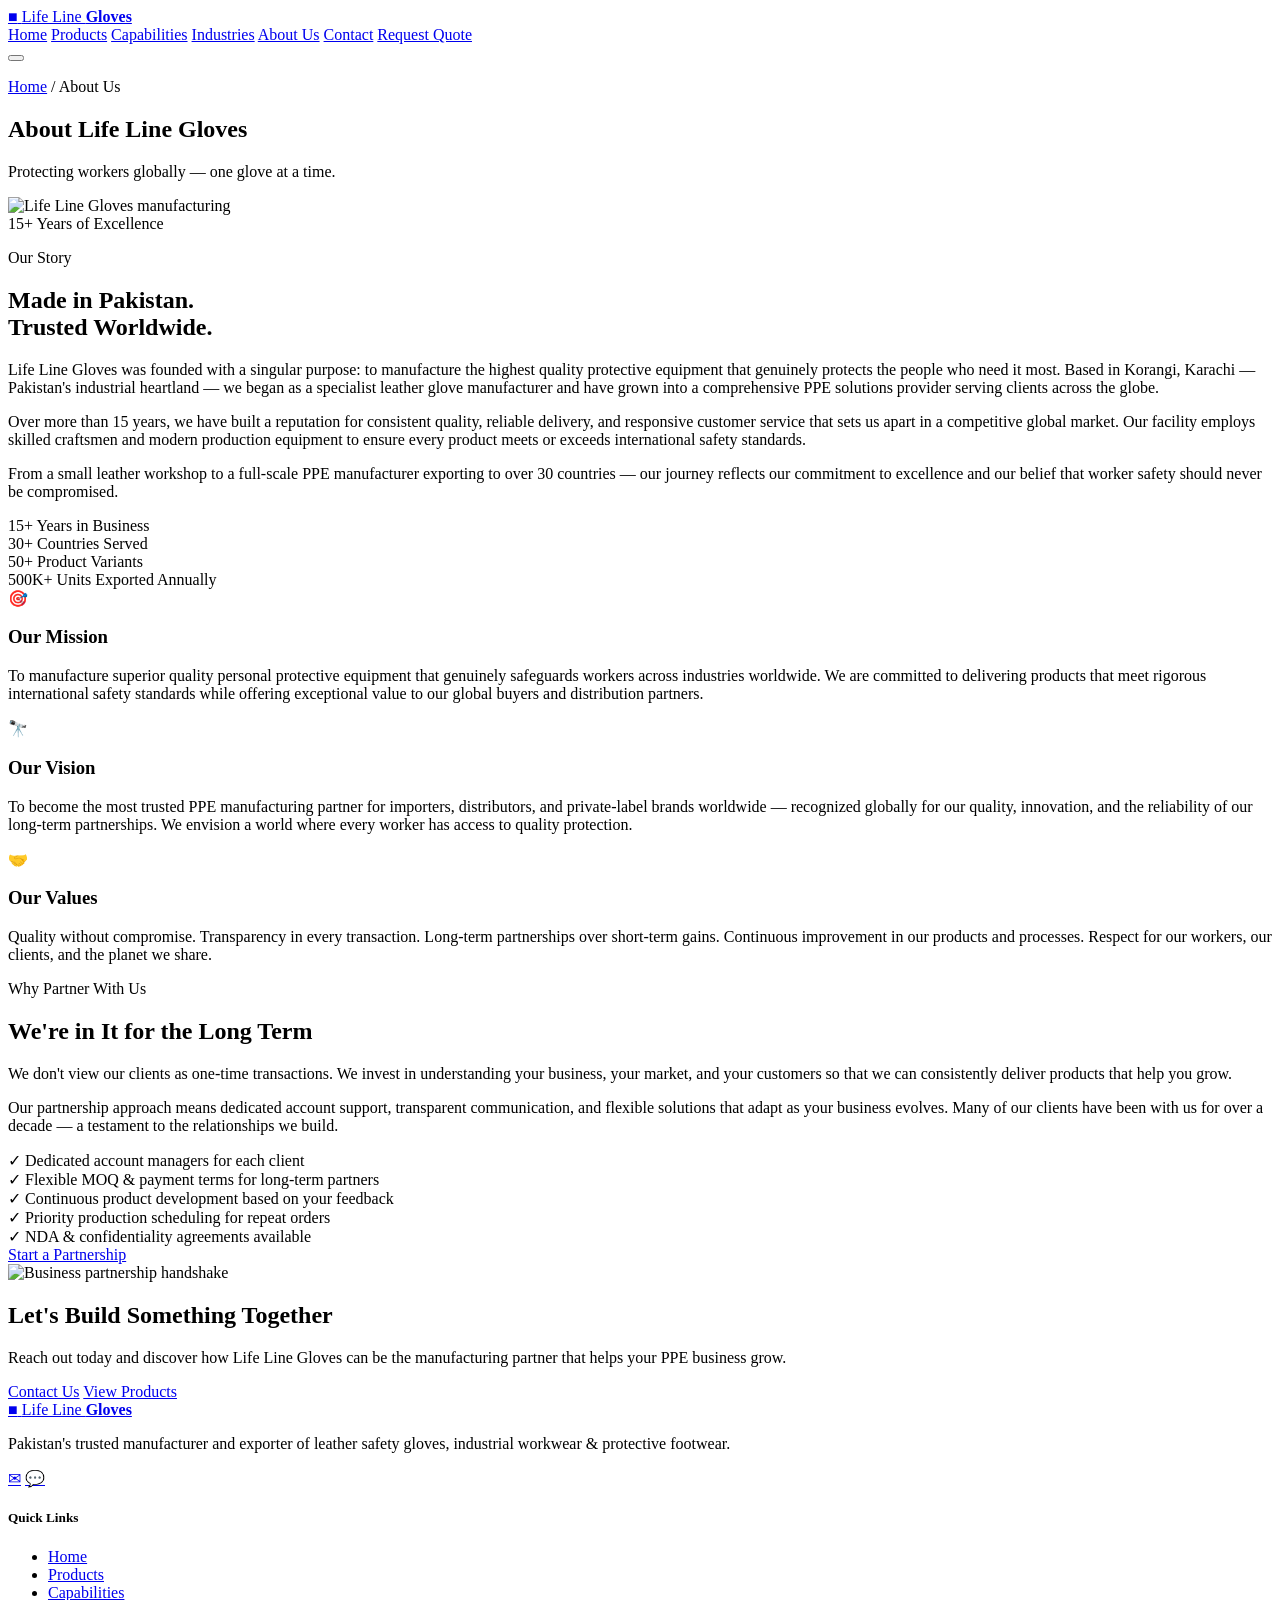
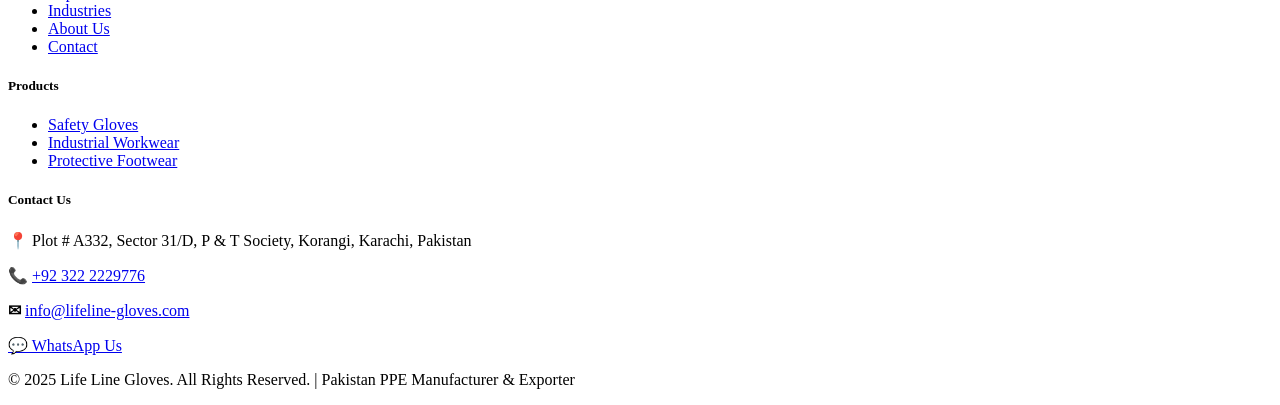
==== commit 4a988e2a: "commit" ====
--- a/about.html
+++ b/about.html
@@ -12,10 +12,10 @@
 </head>
 <body>
 
-    <header class="site-header" id="site-header">
+  <header class="site-header" id="site-header">
     <div class="container nav-container">
       <a href="index.html" class="logo">
-        <svg class="logo-icon-svg" viewBox="0 0 32 32" fill="none"><rect x="2" y="2" width="28" height="28" rx="6" fill="var(--accent)"/><path d="M10 22V13a4 4 0 018 0v9M14 13V9a4 4 0 018 0v13" stroke="#fff" stroke-width="2.2" stroke-linecap="round"/></svg>
+        <span class="logo-icon">&#9632;</span>
         <span class="logo-text">Life Line <strong>Gloves</strong></span>
       </a>
       <nav class="main-nav" id="main-nav">
@@ -23,7 +23,6 @@
         <a href="products.html" class="nav-link">Products</a>
         <a href="capabilities.html" class="nav-link">Capabilities</a>
         <a href="industries.html" class="nav-link">Industries</a>
-        <a href="gallery.html" class="nav-link">Gallery</a>
         <a href="about.html" class="nav-link active">About Us</a>
         <a href="contact.html" class="nav-link">Contact</a>
         <a href="contact.html" class="btn btn-accent nav-cta">Request Quote</a>
@@ -95,17 +94,17 @@
     <div class="container">
       <div class="mv-grid">
         <div class="mv-card reveal delay-1">
-          <div class="mv-icon"><svg viewBox="0 0 28 28" fill="none"><circle cx="14" cy="14" r="11" stroke="currentColor" stroke-width="2"/><circle cx="14" cy="14" r="6" stroke="currentColor" stroke-width="2"/><circle cx="14" cy="14" r="2" fill="currentColor"/></svg></div>
+          <div class="mv-icon">🎯</div>
           <h3>Our Mission</h3>
           <p>To manufacture superior quality personal protective equipment that genuinely safeguards workers across industries worldwide. We are committed to delivering products that meet rigorous international safety standards while offering exceptional value to our global buyers and distribution partners.</p>
         </div>
         <div class="mv-card reveal delay-2">
-          <div class="mv-icon"><svg viewBox="0 0 28 28" fill="none"><path d="M4 20L14 8l10 12" stroke="currentColor" stroke-width="2" stroke-linejoin="round"/><path d="M14 8v12" stroke="currentColor" stroke-width="2" stroke-linecap="round"/><path d="M10 24h8" stroke="currentColor" stroke-width="2" stroke-linecap="round"/></svg></div>
+          <div class="mv-icon">🔭</div>
           <h3>Our Vision</h3>
           <p>To become the most trusted PPE manufacturing partner for importers, distributors, and private-label brands worldwide — recognized globally for our quality, innovation, and the reliability of our long-term partnerships. We envision a world where every worker has access to quality protection.</p>
         </div>
         <div class="mv-card reveal delay-3">
-          <div class="mv-icon"><svg viewBox="0 0 28 28" fill="none"><path d="M4 14l5 5 10-10 5 5" stroke="currentColor" stroke-width="2" stroke-linecap="round" stroke-linejoin="round"/></svg></div>
+          <div class="mv-icon">🤝</div>
           <h3>Our Values</h3>
           <p>Quality without compromise. Transparency in every transaction. Long-term partnerships over short-term gains. Continuous improvement in our products and processes. Respect for our workers, our clients, and the planet we share.</p>
         </div>
@@ -124,23 +123,23 @@
           <p>Our partnership approach means dedicated account support, transparent communication, and flexible solutions that adapt as your business evolves. Many of our clients have been with us for over a decade — a testament to the relationships we build.</p>
           <div class="partnership-points">
             <div class="p-point">
-              <span class="p-point-icon"><svg viewBox="0 0 14 14" fill="none"><path d="M2 7l4 4 6-6" stroke="currentColor" stroke-width="2" stroke-linecap="round" stroke-linejoin="round"/></svg></span>
+              <span class="p-point-icon">✓</span>
               <span>Dedicated account managers for each client</span>
             </div>
             <div class="p-point">
-              <span class="p-point-icon"><svg viewBox="0 0 14 14" fill="none"><path d="M2 7l4 4 6-6" stroke="currentColor" stroke-width="2" stroke-linecap="round" stroke-linejoin="round"/></svg></span>
+              <span class="p-point-icon">✓</span>
               <span>Flexible MOQ &amp; payment terms for long-term partners</span>
             </div>
             <div class="p-point">
-              <span class="p-point-icon"><svg viewBox="0 0 14 14" fill="none"><path d="M2 7l4 4 6-6" stroke="currentColor" stroke-width="2" stroke-linecap="round" stroke-linejoin="round"/></svg></span>
+              <span class="p-point-icon">✓</span>
               <span>Continuous product development based on your feedback</span>
             </div>
             <div class="p-point">
-              <span class="p-point-icon"><svg viewBox="0 0 14 14" fill="none"><path d="M2 7l4 4 6-6" stroke="currentColor" stroke-width="2" stroke-linecap="round" stroke-linejoin="round"/></svg></span>
+              <span class="p-point-icon">✓</span>
               <span>Priority production scheduling for repeat orders</span>
             </div>
             <div class="p-point">
-              <span class="p-point-icon"><svg viewBox="0 0 14 14" fill="none"><path d="M2 7l4 4 6-6" stroke="currentColor" stroke-width="2" stroke-linecap="round" stroke-linejoin="round"/></svg></span>
+              <span class="p-point-icon">✓</span>
               <span>NDA &amp; confidentiality agreements available</span>
             </div>
           </div>
@@ -172,12 +171,12 @@
     <div class="container footer-grid">
       <div class="footer-brand">
         <a href="index.html" class="logo logo-light">
-          <svg class="logo-icon-svg" viewBox="0 0 32 32" fill="none"><rect x="2" y="2" width="28" height="28" rx="6" fill="var(--accent)"/><path d="M10 22V13a4 4 0 018 0v9M14 13V9a4 4 0 018 0v13" stroke="#fff" stroke-width="2.2" stroke-linecap="round"/></svg>
+          <span class="logo-icon">&#9632;</span>
           <span class="logo-text">Life Line <strong>Gloves</strong></span>
         </a>
         <p>Pakistan's trusted manufacturer and exporter of leather safety gloves, industrial workwear &amp; protective footwear.</p>
         <div class="social-links">
-          <a href="/cdn-cgi/l/email-protection#761f181019361a1f10131a1f18135b111a190013055815191b" class="social-link" aria-label="Email">✉</a>
+          <a href="mailto:info@lifeline-gloves.com" class="social-link" aria-label="Email">✉</a>
           <a href="https://wa.me/923222229776" class="social-link" aria-label="WhatsApp" target="_blank">💬</a>
         </div>
       </div>
@@ -202,12 +201,19 @@
       </div>
       <div class="footer-contact">
         <h5>Contact Us</h5>
-        <p><svg viewBox="0 0 16 16" fill="none"><path d="M8 2C5.8 2 4 3.8 4 6c0 3.5 4 8 4 8s4-4.5 4-8c0-2.2-1.8-4-4-4z" stroke="currentColor" stroke-width="1.4"/><circle cx="8" cy="6" r="1.5" fill="currentColor"/></svg> Plot # A332, Sector 31/D, P &amp; T Society, Korangi, Karachi, Pakistan</p>
-        <p><svg viewBox="0 0 16 16" fill="none"><path d="M3 3h4l1.5 3.5-2 1.5a9 9 0 004 4l1.5-2L15 11v4c-7 0-12-5-12-12z" stroke="currentColor" stroke-width="1.4" stroke-linejoin="round"/></svg> <a href="tel:+923222229776">+92 322 2229776</a></p>
-        <p><svg viewBox="0 0 16 16" fill="none"><path d="M2 4h12l-6 6-6-6z" stroke="currentColor" stroke-width="1.4" stroke-linejoin="round"/><path d="M2 4v8h12V4" stroke="currentColor" stroke-width="1.4" stroke-linejoin="round"/></svg> <a href="/cdn-cgi/l/email-protection#82ebece4edc2eeebe4e7eeebece7afe5eeedf4e7f1ace1edef"><span class="__cf_email__" data-cfemail="9cf5f2faf3dcf0f5faf9f0f5f2f9b1fbf0f3eaf9efb2fff3f1">[email&#160;protected]</span></a></p>
-        <a href="https://wa.me/923222229776" class="btn btn-whatsapp" target="_blank"><svg viewBox="0 0 20 20" fill="none"><path d="M10 2a8 8 0 018 8 8 8 0 01-8 8 7.9 7.9 0 01-4-1.1L2 18l1.1-4A7.9 7.9 0 012 10a8 8 0 018-8z" stroke="currentColor" stroke-width="1.8"/><path d="M7.5 9c.3.8 1 1.8 1.8 2.5.8.8 1.7 1.4 2.5 1.5l.8-1 1.4.7c-.3 1-1.2 1.3-2 1.3C9.5 14 6 10.5 6 8c0-.8.3-1.7 1.3-2l.7 1.4L7.5 9z" fill="currentColor"/></svg> WhatsApp Us</a>
+        <p><strong>📍</strong> Plot # A332, Sector 31/D, P &amp; T Society, Korangi, Karachi, Pakistan</p>
+        <p><strong>📞</strong> <a href="tel:+923222229776">+92 322 2229776</a></p>
+        <p><strong>✉</strong> <a href="mailto:info@lifeline-gloves.com">info@lifeline-gloves.com</a></p>
+        <a href="https://wa.me/923222229776" class="btn btn-whatsapp" target="_blank">💬 WhatsApp Us</a>
       </div>
     </div>
     <div class="footer-bottom">
       <div class="container">
-       +        <p>&copy; 2025 Life Line Gloves. All Rights Reserved. | Pakistan PPE Manufacturer &amp; Exporter</p>
+      </div>
+    </div>
+  </footer>
+
+  <script src="js/main.js"></script>
+</body>
+</html>
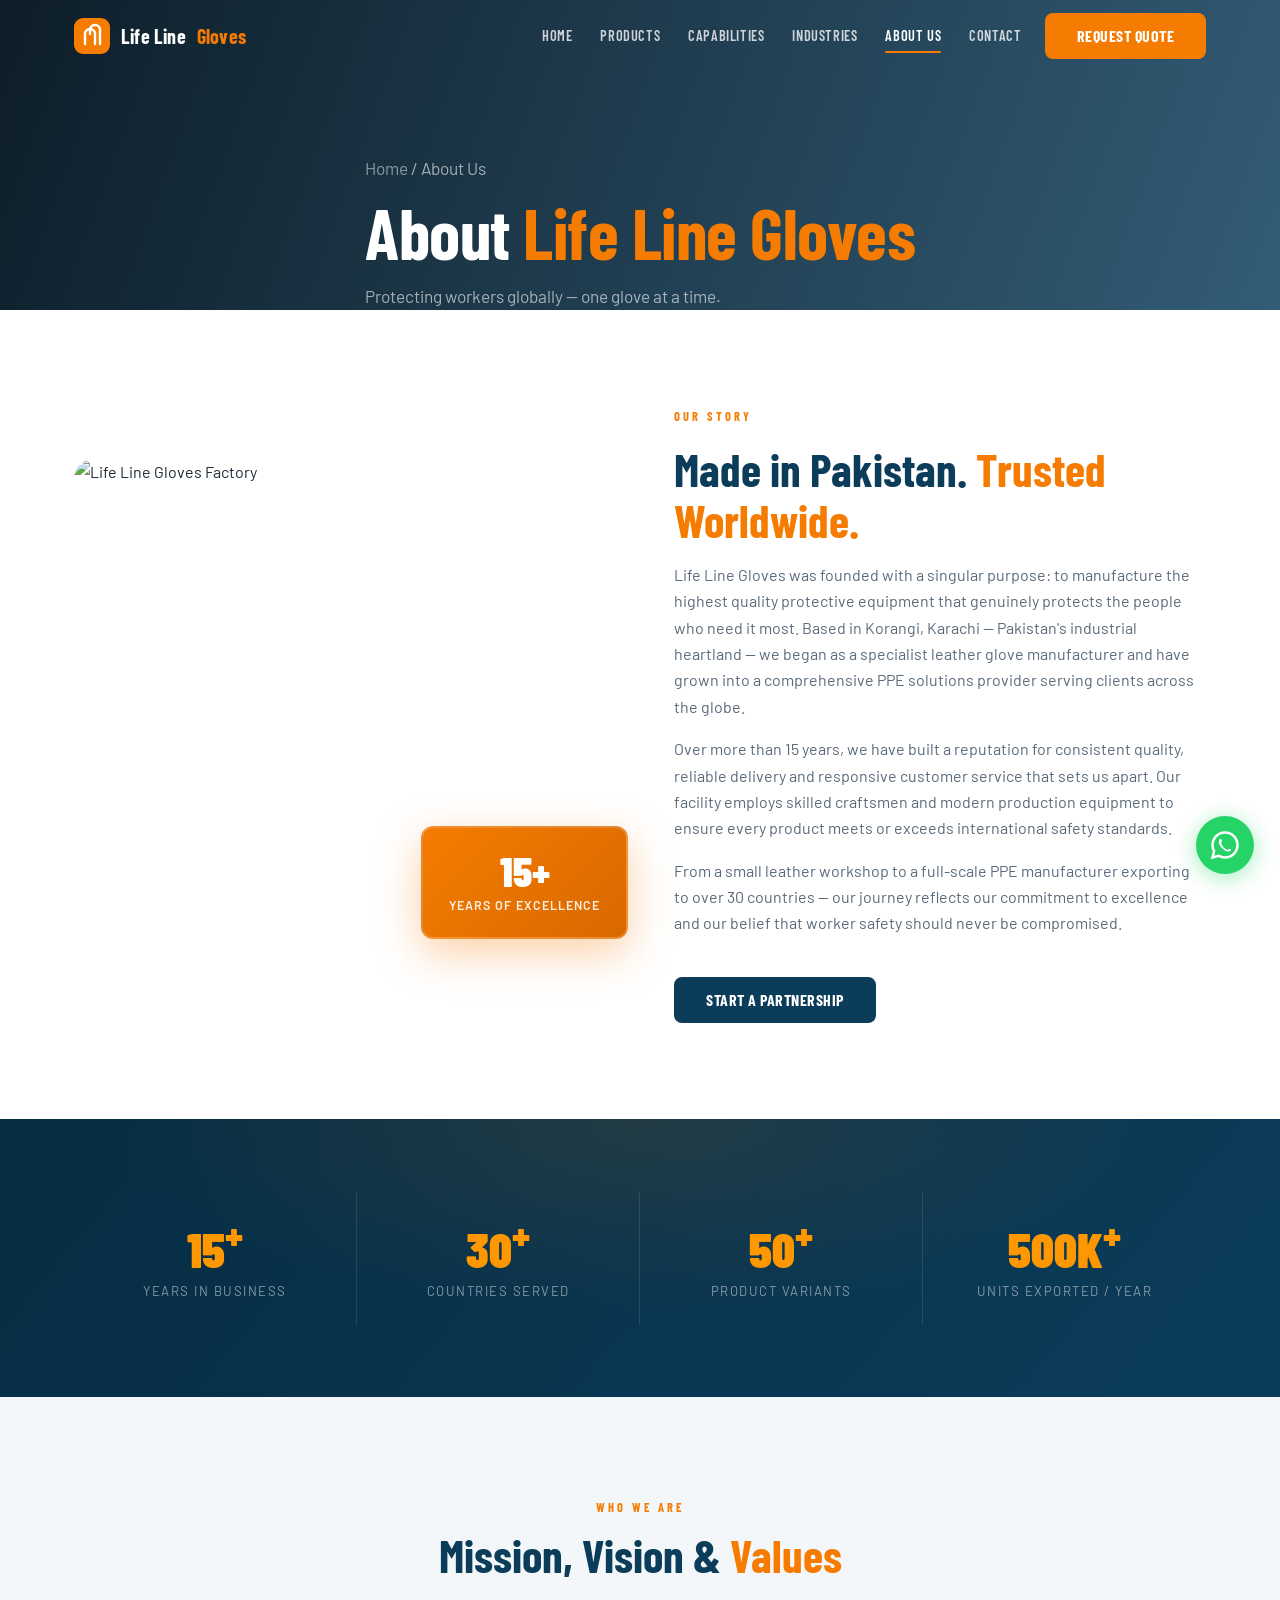
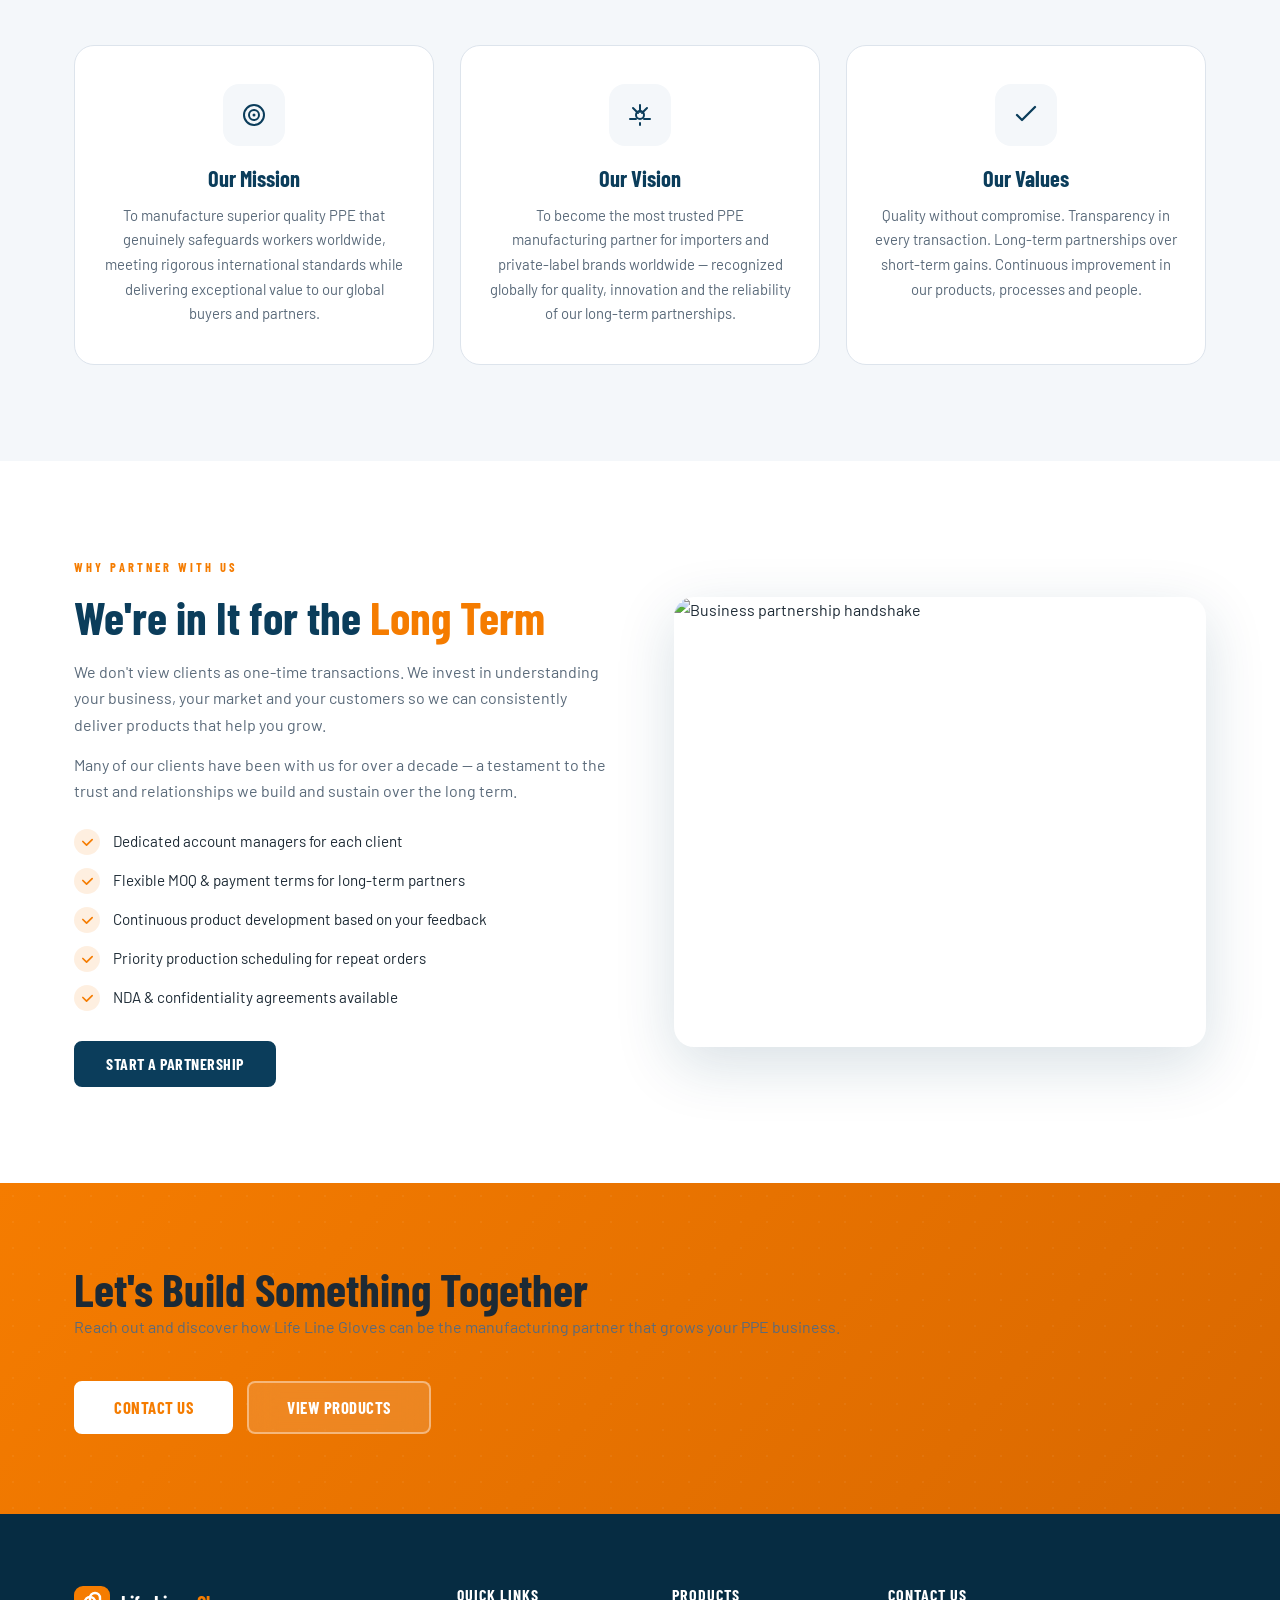
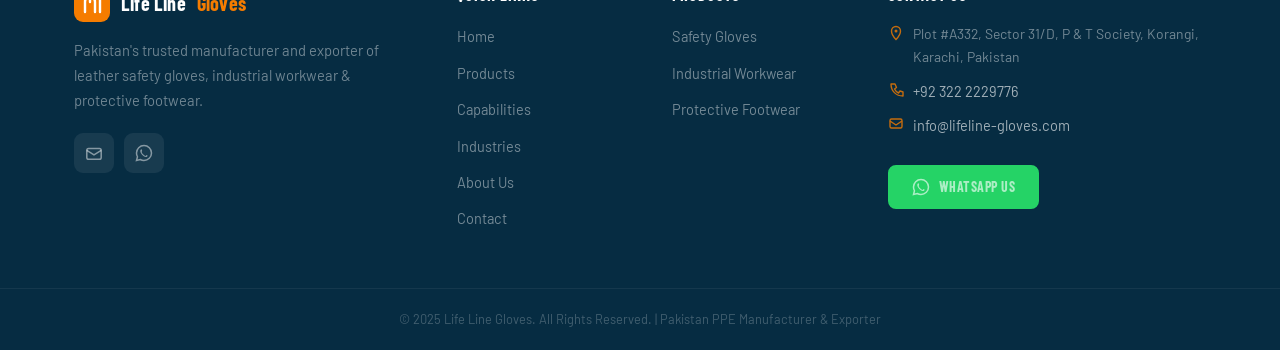
==== commit 643560dc: "commit" ====
--- a/about.html
+++ b/about.html
@@ -1,219 +1,139 @@
 <!DOCTYPE html>
 <html lang="en">
 <head>
-  <meta charset="UTF-8" />
-  <meta name="viewport" content="width=device-width, initial-scale=1.0" />
-  <title>About Us – Life Line Gloves | PPE Manufacturer Pakistan</title>
-  <meta name="description" content="Learn about Life Line Gloves — our story, mission, and vision as a leading leather safety gloves and PPE manufacturer and exporter from Karachi, Pakistan." />
-  <link rel="stylesheet" href="css/style.css" />
-  <link rel="preconnect" href="https://fonts.googleapis.com" />
-  <link rel="preconnect" href="https://fonts.gstatic.com" crossorigin />
-  <link href="https://fonts.googleapis.com/css2?family=Barlow+Condensed:wght@400;600;700;800&family=Barlow:wght@300;400;500;600&display=swap" rel="stylesheet" />
+<meta charset="UTF-8"/>
+<meta name="viewport" content="width=device-width,initial-scale=1"/>
+<title>About Us – Life Line Gloves | PPE Manufacturer Pakistan</title>
+<meta name="description" content="Learn about Life Line Gloves — our story, mission and vision as Pakistan's leading PPE manufacturer."/>
+<link rel="stylesheet" href="css/style.css"/>
+<link rel="preconnect" href="https://fonts.googleapis.com"/>
+<link rel="preconnect" href="https://fonts.gstatic.com" crossorigin/>
+<link href="https://fonts.googleapis.com/css2?family=Barlow+Condensed:wght@400;600;700;800;900&family=Barlow:wght@300;400;500;600&display=swap" rel="stylesheet"/>
 </head>
 <body>
+<header class="site-header" id="hdr">
+  <div class="container nav-wrap">
+    <a href="index.html" class="logo"><svg class="logo-icon" viewBox="0 0 36 36" fill="none"><rect width="36" height="36" rx="9" fill="#F57C00"/><path d="M11 26V16a5 5 0 0110 0v10M16 16v-4a5 5 0 0110 0v14" stroke="#fff" stroke-width="2.4" stroke-linecap="round"/></svg>Life Line <strong>Gloves</strong></a>
+    <nav class="main-nav" id="nav">
+      <a href="index.html" class="nav-link">Home</a>
+      <a href="products.html" class="nav-link">Products</a>
+      <a href="capabilities.html" class="nav-link">Capabilities</a>
+      <a href="industries.html" class="nav-link">Industries</a>
+      <a href="about.html" class="nav-link active">About Us</a>
+      <a href="contact.html" class="nav-link">Contact</a>
+      <a href="contact.html" class="btn btn-accent nav-cta">Request Quote</a>
+    </nav>
+    <button class="hamburger" id="hbg" aria-label="Menu"><span></span><span></span><span></span></button>
+  </div>
+</header>
+<section class="page-hero">
+  <div class="container page-hero-inner">
+    <p class="breadcrumb"><a href="index.html">Home</a> / <span>About Us</span></p>
+    <h1>About <span class="accent-text">Life Line Gloves</span></h1>
+    <p>Protecting workers globally — one glove at a time.</p>
+  </div>
+</section>
+<section class="section"><div class="container">
+  <div class="about-grid">
+    <div class="about-img-wrap sr-left">
+      <img src="https://images.unsplash.com/photo-1557804506-669a67965ba0?w=800&q=80" alt="Life Line Gloves Factory" loading="lazy"/>
+      <div class="about-badge-box"><span class="badge-big">15+</span><span class="badge-sm">Years of Excellence</span></div>
+    </div>
+    <div class="about-text sr-right">
+      <p class="sec-tag">Our Story</p>
+      <h2 class="sec-title">Made in Pakistan. <span class="accent-text">Trusted Worldwide.</span></h2>
+      <p>Life Line Gloves was founded with a singular purpose: to manufacture the highest quality protective equipment that genuinely protects the people who need it most. Based in Korangi, Karachi — Pakistan&#39;s industrial heartland — we began as a specialist leather glove manufacturer and have grown into a comprehensive PPE solutions provider serving clients across the globe.</p>
+      <p>Over more than 15 years, we have built a reputation for consistent quality, reliable delivery and responsive customer service that sets us apart. Our facility employs skilled craftsmen and modern production equipment to ensure every product meets or exceeds international safety standards.</p>
+      <p>From a small leather workshop to a full-scale PPE manufacturer exporting to over 30 countries — our journey reflects our commitment to excellence and our belief that worker safety should never be compromised.</p>
+      <a href="contact.html" class="btn btn-primary" style="margin-top:24px">Start a Partnership</a>
+    </div>
+  </div>
+</div></section>
 
-  <header class="site-header" id="site-header">
-    <div class="container nav-container">
-      <a href="index.html" class="logo">
-        <span class="logo-icon">&#9632;</span>
-        <span class="logo-text">Life Line <strong>Gloves</strong></span>
-      </a>
-      <nav class="main-nav" id="main-nav">
-        <a href="index.html" class="nav-link">Home</a>
-        <a href="products.html" class="nav-link">Products</a>
-        <a href="capabilities.html" class="nav-link">Capabilities</a>
-        <a href="industries.html" class="nav-link">Industries</a>
-        <a href="about.html" class="nav-link active">About Us</a>
-        <a href="contact.html" class="nav-link">Contact</a>
-        <a href="contact.html" class="btn btn-accent nav-cta">Request Quote</a>
-      </nav>
-      <button class="hamburger" id="hamburger" aria-label="Toggle menu">
-        <span></span><span></span><span></span>
-      </button>
+<div class="stats-band"><div class="container"><div class="stats-row">
+  <div class="stat-box sr" style="--d:.00s"><span class="stat-big">15<sup>+</sup></span><span class="stat-lbl">Years in Business</span></div>
+  <div class="stat-box sr" style="--d:.10s"><span class="stat-big">30<sup>+</sup></span><span class="stat-lbl">Countries Served</span></div>
+  <div class="stat-box sr" style="--d:.20s"><span class="stat-big">50<sup>+</sup></span><span class="stat-lbl">Product Variants</span></div>
+  <div class="stat-box sr" style="--d:.30s"><span class="stat-big">500K<sup>+</sup></span><span class="stat-lbl">Units Exported / Year</span></div>
+</div></div></div>
+
+<section class="section bg-lt"><div class="container">
+  <div class="sec-head sr">
+    <p class="sec-tag">Who We Are</p>
+    <h2 class="sec-title">Mission, Vision &amp; <span class="accent-text">Values</span></h2>
+  </div>
+  <div class="mv-grid">
+    <div class="mv-card sr" style="--d:.04s">
+      <div class="mv-icon"><svg viewBox="0 0 28 28" fill="none"><circle cx="14" cy="14" r="10" stroke="currentColor" stroke-width="2"/><circle cx="14" cy="14" r="5" stroke="currentColor" stroke-width="2"/><circle cx="14" cy="14" r="1.5" fill="currentColor"/></svg></div>
+      <h3>Our Mission</h3>
+      <p>To manufacture superior quality PPE that genuinely safeguards workers worldwide, meeting rigorous international standards while delivering exceptional value to our global buyers and partners.</p>
     </div>
-  </header>
+    <div class="mv-card sr" style="--d:.14s">
+      <div class="mv-icon"><svg viewBox="0 0 28 28" fill="none"><path d="M14 4v7M7 7l5 5M21 7l-5 5M4 18h6M18 18h6M14 22v2" stroke="currentColor" stroke-width="2" stroke-linecap="round"/><circle cx="14" cy="14" r="4" stroke="currentColor" stroke-width="2"/></svg></div>
+      <h3>Our Vision</h3>
+      <p>To become the most trusted PPE manufacturing partner for importers and private-label brands worldwide — recognized globally for quality, innovation and the reliability of our long-term partnerships.</p>
+    </div>
+    <div class="mv-card sr" style="--d:.24s">
+      <div class="mv-icon"><svg viewBox="0 0 28 28" fill="none"><path d="M5 14l5 5 13-13" stroke="currentColor" stroke-width="2.3" stroke-linecap="round" stroke-linejoin="round"/></svg></div>
+      <h3>Our Values</h3>
+      <p>Quality without compromise. Transparency in every transaction. Long-term partnerships over short-term gains. Continuous improvement in our products, processes and people.</p>
+    </div>
+  </div>
+</div></section>
 
-  <!-- PAGE HERO -->
-  <section class="page-hero">
-    <div class="page-hero-overlay"></div>
-    <div class="container page-hero-content">
-      <p class="page-breadcrumb reveal"><a href="index.html">Home</a> / <span>About Us</span></p>
-      <h1 class="reveal delay-1">About <span class="accent-text">Life Line Gloves</span></h1>
-      <p class="reveal delay-2">Protecting workers globally — one glove at a time.</p>
+<section class="section"><div class="container">
+  <div class="partner-grid">
+    <div class="partner-text sr-left">
+      <p class="sec-tag">Why Partner With Us</p>
+      <h2 class="sec-title">We&#39;re in It for the <span class="accent-text">Long Term</span></h2>
+      <p>We don&#39;t view clients as one-time transactions. We invest in understanding your business, your market and your customers so we can consistently deliver products that help you grow.</p>
+      <p>Many of our clients have been with us for over a decade — a testament to the trust and relationships we build and sustain over the long term.</p>
+      <div class="partner-pts"><div class="pt"><div class="pt-icon"><svg viewBox="0 0 14 14" fill="none"><path d="M2 7l4 4 6-6" stroke="currentColor" stroke-width="1.8" stroke-linecap="round" stroke-linejoin="round"/></svg></div><span>Dedicated account managers for each client</span></div><div class="pt"><div class="pt-icon"><svg viewBox="0 0 14 14" fill="none"><path d="M2 7l4 4 6-6" stroke="currentColor" stroke-width="1.8" stroke-linecap="round" stroke-linejoin="round"/></svg></div><span>Flexible MOQ &amp; payment terms for long-term partners</span></div><div class="pt"><div class="pt-icon"><svg viewBox="0 0 14 14" fill="none"><path d="M2 7l4 4 6-6" stroke="currentColor" stroke-width="1.8" stroke-linecap="round" stroke-linejoin="round"/></svg></div><span>Continuous product development based on your feedback</span></div><div class="pt"><div class="pt-icon"><svg viewBox="0 0 14 14" fill="none"><path d="M2 7l4 4 6-6" stroke="currentColor" stroke-width="1.8" stroke-linecap="round" stroke-linejoin="round"/></svg></div><span>Priority production scheduling for repeat orders</span></div><div class="pt"><div class="pt-icon"><svg viewBox="0 0 14 14" fill="none"><path d="M2 7l4 4 6-6" stroke="currentColor" stroke-width="1.8" stroke-linecap="round" stroke-linejoin="round"/></svg></div><span>NDA &amp; confidentiality agreements available</span></div></div>
+      <a href="contact.html" class="btn btn-primary">Start a Partnership</a>
     </div>
-  </section>
-
-  <!-- STORY -->
-  <section class="section">
-    <div class="container">
-      <div class="about-story-grid">
-        <div class="about-image reveal">
-          <img src="https://images.unsplash.com/photo-1557804506-669a67965ba0?w=700&q=80" alt="Life Line Gloves manufacturing" loading="lazy" />
-          <div class="about-image-badge">
-            <span class="badge-num">15+</span>
-            <span class="badge-label">Years of Excellence</span>
-          </div>
-        </div>
-        <div class="about-text reveal delay-2">
-          <p class="section-tag">Our Story</p>
-          <h2 class="section-title">Made in Pakistan.<br/><span class="accent-text">Trusted Worldwide.</span></h2>
-          <p>Life Line Gloves was founded with a singular purpose: to manufacture the highest quality protective equipment that genuinely protects the people who need it most. Based in Korangi, Karachi — Pakistan's industrial heartland — we began as a specialist leather glove manufacturer and have grown into a comprehensive PPE solutions provider serving clients across the globe.</p>
-          <p>Over more than 15 years, we have built a reputation for consistent quality, reliable delivery, and responsive customer service that sets us apart in a competitive global market. Our facility employs skilled craftsmen and modern production equipment to ensure every product meets or exceeds international safety standards.</p>
-          <p>From a small leather workshop to a full-scale PPE manufacturer exporting to over 30 countries — our journey reflects our commitment to excellence and our belief that worker safety should never be compromised.</p>
-        </div>
+    <div class="partner-img sr-right">
+      <img src="https://images.unsplash.com/photo-1521791136064-7986c2920216?w=800&q=80" alt="Business partnership handshake" loading="lazy"/>
+    </div>
+  </div>
+</div></section><section class="cta-banner">
+  <div class="container cta-inner sr">
+    <div><h2>Let&#39;s Build Something Together</h2><p>Reach out and discover how Life Line Gloves can be the manufacturing partner that grows your PPE business.</p></div>
+    <div class="cta-btns">
+      <a href="contact.html" class="btn btn-white btn-lg">Contact Us</a>
+      <a href="products.html" class="btn btn-glass btn-lg">View Products</a>
+    </div>
+  </div>
+</section>
+<footer class="site-footer">
+  <div class="container footer-grid">
+    <div class="fbrand">
+      <a href="index.html" class="logo"><svg class="logo-icon" viewBox="0 0 36 36" fill="none"><rect width="36" height="36" rx="9" fill="#F57C00"/><path d="M11 26V16a5 5 0 0110 0v10M16 16v-4a5 5 0 0110 0v14" stroke="#fff" stroke-width="2.4" stroke-linecap="round"/></svg>Life Line <strong>Gloves</strong></a>
+      <p>Pakistan&#39;s trusted manufacturer and exporter of leather safety gloves, industrial workwear &amp; protective footwear.</p>
+      <div class="social-row">
+        <a href="mailto:info@lifeline-gloves.com" class="soc" aria-label="Email"><svg viewBox="0 0 20 20" fill="none"><rect x="2" y="5" width="16" height="12" rx="2" stroke="currentColor" stroke-width="1.7"/><path d="M2 7l8 5 8-5" stroke="currentColor" stroke-width="1.7"/></svg></a>
+        <a href="https://wa.me/923222229776" class="soc" target="_blank" aria-label="WhatsApp"><svg viewBox="0 0 24 24" fill="none"><path d="M12 2a10 10 0 0110 10 10 10 0 01-10 10 9.9 9.9 0 01-5-1.3L2 22l1.3-5A9.9 9.9 0 012 12 10 10 0 0112 2z" stroke="currentColor" stroke-width="2"/><path d="M9 11c.4 1 1.2 2.2 2.2 3.1 1 1 2.1 1.7 3.1 1.9l1-1.3 1.7.9c-.4 1.2-1.5 1.6-2.5 1.6C11.8 17.2 7 12.4 7 9.5c0-1 .4-2.1 1.6-2.5L9.5 8 9 11z" fill="currentColor"/></svg></a>
       </div>
     </div>
-  </section>
-
-  <!-- STATS -->
-  <section class="about-stats-section">
-    <div class="container">
-      <div class="about-stats-grid">
-        <div class="about-stat reveal delay-1">
-          <span class="about-stat-num">15+</span>
-          <span class="about-stat-label">Years in Business</span>
-        </div>
-        <div class="about-stat reveal delay-2">
-          <span class="about-stat-num">30+</span>
-          <span class="about-stat-label">Countries Served</span>
-        </div>
-        <div class="about-stat reveal delay-3">
-          <span class="about-stat-num">50+</span>
-          <span class="about-stat-label">Product Variants</span>
-        </div>
-        <div class="about-stat reveal delay-4">
-          <span class="about-stat-num">500K+</span>
-          <span class="about-stat-label">Units Exported Annually</span>
-        </div>
-      </div>
+    <div class="fcol"><h5>Quick Links</h5><ul>
+      <li><a href="index.html">Home</a></li><li><a href="products.html">Products</a></li>
+      <li><a href="capabilities.html">Capabilities</a></li><li><a href="industries.html">Industries</a></li>
+      <li><a href="about.html">About Us</a></li><li><a href="contact.html">Contact</a></li>
+    </ul></div>
+    <div class="fcol"><h5>Products</h5><ul>
+      <li><a href="products.html#gloves">Safety Gloves</a></li>
+      <li><a href="products.html#workwear">Industrial Workwear</a></li>
+      <li><a href="products.html#footwear">Protective Footwear</a></li>
+    </ul></div>
+    <div class="fcol fcontact"><h5>Contact Us</h5>
+      <p><svg viewBox="0 0 16 16" fill="none"><path d="M8 1.5C5.5 1.5 3.5 3.5 3.5 6c0 4 4.5 8.5 4.5 8.5S12.5 10 12.5 6c0-2.5-2-4.5-4.5-4.5z" stroke="currentColor" stroke-width="1.4"/><circle cx="8" cy="6" r="1.5" fill="currentColor"/></svg>Plot #A332, Sector 31/D, P &amp; T Society, Korangi, Karachi, Pakistan</p>
+      <p><svg viewBox="0 0 16 16" fill="none"><path d="M3 3h4l1.5 3.5-2 1.5a9 9 0 004 4l1.5-2L15 11v4c-7 0-12-5-12-12z" stroke="currentColor" stroke-width="1.4" stroke-linejoin="round"/></svg><a href="tel:+923222229776">+92 322 2229776</a></p>
+      <p><svg viewBox="0 0 16 16" fill="none"><rect x="2" y="4" width="12" height="9" rx="1.5" stroke="currentColor" stroke-width="1.4"/><path d="M2 6l6 4 6-4" stroke="currentColor" stroke-width="1.4"/></svg><a href="mailto:info@lifeline-gloves.com">info@lifeline-gloves.com</a></p>
+      <a href="https://wa.me/923222229776" class="btn btn-wa" target="_blank"><svg viewBox="0 0 24 24" fill="none"><path d="M12 2a10 10 0 0110 10 10 10 0 01-10 10 9.9 9.9 0 01-5-1.3L2 22l1.3-5A9.9 9.9 0 012 12 10 10 0 0112 2z" stroke="currentColor" stroke-width="2"/><path d="M9 11c.4 1 1.2 2.2 2.2 3.1 1 1 2.1 1.7 3.1 1.9l1-1.3 1.7.9c-.4 1.2-1.5 1.6-2.5 1.6C11.8 17.2 7 12.4 7 9.5c0-1 .4-2.1 1.6-2.5L9.5 8 9 11z" fill="currentColor"/></svg>WhatsApp Us</a>
     </div>
-  </section>
-
-  <!-- MISSION VISION -->
-  <section class="section bg-light">
-    <div class="container">
-      <div class="mv-grid">
-        <div class="mv-card reveal delay-1">
-          <div class="mv-icon">🎯</div>
-          <h3>Our Mission</h3>
-          <p>To manufacture superior quality personal protective equipment that genuinely safeguards workers across industries worldwide. We are committed to delivering products that meet rigorous international safety standards while offering exceptional value to our global buyers and distribution partners.</p>
-        </div>
-        <div class="mv-card reveal delay-2">
-          <div class="mv-icon">🔭</div>
-          <h3>Our Vision</h3>
-          <p>To become the most trusted PPE manufacturing partner for importers, distributors, and private-label brands worldwide — recognized globally for our quality, innovation, and the reliability of our long-term partnerships. We envision a world where every worker has access to quality protection.</p>
-        </div>
-        <div class="mv-card reveal delay-3">
-          <div class="mv-icon">🤝</div>
-          <h3>Our Values</h3>
-          <p>Quality without compromise. Transparency in every transaction. Long-term partnerships over short-term gains. Continuous improvement in our products and processes. Respect for our workers, our clients, and the planet we share.</p>
-        </div>
-      </div>
-    </div>
-  </section>
-
-  <!-- LONG-TERM PARTNERSHIPS -->
-  <section class="section partnership-section">
-    <div class="container">
-      <div class="partnership-grid">
-        <div class="partnership-content reveal">
-          <p class="section-tag">Why Partner With Us</p>
-          <h2 class="section-title">We're in It for the <span class="accent-text">Long Term</span></h2>
-          <p>We don't view our clients as one-time transactions. We invest in understanding your business, your market, and your customers so that we can consistently deliver products that help you grow.</p>
-          <p>Our partnership approach means dedicated account support, transparent communication, and flexible solutions that adapt as your business evolves. Many of our clients have been with us for over a decade — a testament to the relationships we build.</p>
-          <div class="partnership-points">
-            <div class="p-point">
-              <span class="p-point-icon">✓</span>
-              <span>Dedicated account managers for each client</span>
-            </div>
-            <div class="p-point">
-              <span class="p-point-icon">✓</span>
-              <span>Flexible MOQ &amp; payment terms for long-term partners</span>
-            </div>
-            <div class="p-point">
-              <span class="p-point-icon">✓</span>
-              <span>Continuous product development based on your feedback</span>
-            </div>
-            <div class="p-point">
-              <span class="p-point-icon">✓</span>
-              <span>Priority production scheduling for repeat orders</span>
-            </div>
-            <div class="p-point">
-              <span class="p-point-icon">✓</span>
-              <span>NDA &amp; confidentiality agreements available</span>
-            </div>
-          </div>
-          <a href="contact.html" class="btn btn-primary">Start a Partnership</a>
-        </div>
-        <div class="partnership-image reveal delay-2">
-          <img src="https://images.unsplash.com/photo-1521791136064-7986c2920216?w=700&q=80" alt="Business partnership handshake" loading="lazy" />
-        </div>
-      </div>
-    </div>
-  </section>
-
-  <!-- CTA BANNER -->
-  <section class="cta-banner">
-    <div class="container cta-inner">
-      <div class="reveal">
-        <h2>Let's Build Something Together</h2>
-        <p>Reach out today and discover how Life Line Gloves can be the manufacturing partner that helps your PPE business grow.</p>
-      </div>
-      <div class="cta-actions reveal delay-2">
-        <a href="contact.html" class="btn btn-accent btn-lg">Contact Us</a>
-        <a href="products.html" class="btn btn-outline-white btn-lg">View Products</a>
-      </div>
-    </div>
-  </section>
-
-  <!-- FOOTER -->
-  <footer class="site-footer">
-    <div class="container footer-grid">
-      <div class="footer-brand">
-        <a href="index.html" class="logo logo-light">
-          <span class="logo-icon">&#9632;</span>
-          <span class="logo-text">Life Line <strong>Gloves</strong></span>
-        </a>
-        <p>Pakistan's trusted manufacturer and exporter of leather safety gloves, industrial workwear &amp; protective footwear.</p>
-        <div class="social-links">
-          <a href="mailto:info@lifeline-gloves.com" class="social-link" aria-label="Email">✉</a>
-          <a href="https://wa.me/923222229776" class="social-link" aria-label="WhatsApp" target="_blank">💬</a>
-        </div>
-      </div>
-      <div class="footer-links">
-        <h5>Quick Links</h5>
-        <ul>
-          <li><a href="index.html">Home</a></li>
-          <li><a href="products.html">Products</a></li>
-          <li><a href="capabilities.html">Capabilities</a></li>
-          <li><a href="industries.html">Industries</a></li>
-          <li><a href="about.html">About Us</a></li>
-          <li><a href="contact.html">Contact</a></li>
-        </ul>
-      </div>
-      <div class="footer-links">
-        <h5>Products</h5>
-        <ul>
-          <li><a href="products.html#gloves">Safety Gloves</a></li>
-          <li><a href="products.html#workwear">Industrial Workwear</a></li>
-          <li><a href="products.html#footwear">Protective Footwear</a></li>
-        </ul>
-      </div>
-      <div class="footer-contact">
-        <h5>Contact Us</h5>
-        <p><strong>📍</strong> Plot # A332, Sector 31/D, P &amp; T Society, Korangi, Karachi, Pakistan</p>
-        <p><strong>📞</strong> <a href="tel:+923222229776">+92 322 2229776</a></p>
-        <p><strong>✉</strong> <a href="mailto:info@lifeline-gloves.com">info@lifeline-gloves.com</a></p>
-        <a href="https://wa.me/923222229776" class="btn btn-whatsapp" target="_blank">💬 WhatsApp Us</a>
-      </div>
-    </div>
-    <div class="footer-bottom">
-      <div class="container">
-        <p>&copy; 2025 Life Line Gloves. All Rights Reserved. | Pakistan PPE Manufacturer &amp; Exporter</p>
-      </div>
-    </div>
-  </footer>
-
-  <script src="js/main.js"></script>
+  </div>
+  <div class="foot-bot"><div class="container"><p>&copy; 2025 Life Line Gloves. All Rights Reserved. | Pakistan PPE Manufacturer &amp; Exporter</p></div></div>
+</footer>
+<a href="https://wa.me/923222229776" class="wa-float" target="_blank" aria-label="WhatsApp"><svg viewBox="0 0 24 24" fill="none"><path d="M12 2a10 10 0 0110 10 10 10 0 01-10 10 9.9 9.9 0 01-5-1.3L2 22l1.3-5A9.9 9.9 0 012 12 10 10 0 0112 2z" stroke="currentColor" stroke-width="2"/><path d="M9 11c.4 1 1.2 2.2 2.2 3.1 1 1 2.1 1.7 3.1 1.9l1-1.3 1.7.9c-.4 1.2-1.5 1.6-2.5 1.6C11.8 17.2 7 12.4 7 9.5c0-1 .4-2.1 1.6-2.5L9.5 8 9 11z" fill="currentColor"/></svg></a>
+<script src="js/main.js"></script>
 </body>
-</html>
+</html>
--- a/css/style.css
+++ b/css/style.css
@@ -0,0 +1,512 @@
+/* ══════════════════════════════════════════════
+   LIFE LINE GLOVES  —  STYLESHEET v5
+   ══════════════════════════════════════════════ */
+:root {
+  --pri:#0B3D5B; --pri-dk:#062c42; --pri-lt:#1a5a80;
+  --acc:#F57C00; --acc-dk:#d96800; --acc-lt:#ff9800;
+  --white:#fff; --bg:#fff; --bg-lt:#f4f7fa;
+  --text:#1d2a35; --muted:#5a6a7a; --border:#dde4ec;
+  --nav-h:72px; --r:12px; --r-lg:20px;
+  --sh:0 4px 20px rgba(11,61,91,.09);
+  --sh-lg:0 18px 60px rgba(11,61,91,.16);
+  --ease:cubic-bezier(.4,0,.2,1);
+  --fh:'Barlow Condensed',sans-serif;
+  --fb:'Barlow',sans-serif;
+}
+*,*::before,*::after{box-sizing:border-box;margin:0;padding:0}
+html{scroll-behavior:smooth}
+body{font-family:var(--fb);color:var(--text);background:var(--bg);line-height:1.65;overflow-x:hidden}
+img{max-width:100%;height:auto;display:block}
+a{text-decoration:none;color:inherit}
+ul{list-style:none}
+svg{display:block;flex-shrink:0}
+h1,h2,h3,h4,h5,h6{font-family:var(--fh);line-height:1.12;font-weight:700}
+h1{font-size:clamp(2.6rem,5.5vw,4.8rem);letter-spacing:-.5px}
+h2{font-size:clamp(1.9rem,3.6vw,2.9rem)}
+h3{font-size:1.4rem} h4{font-size:1.1rem}
+p{color:var(--muted)}
+.container{max-width:1180px;margin:0 auto;padding:0 24px}
+.section{padding:96px 0}
+.bg-lt{background:var(--bg-lt)}
+.sec-tag{display:inline-block;font-family:var(--fh);font-size:.78rem;font-weight:700;letter-spacing:3px;text-transform:uppercase;color:var(--acc);margin-bottom:12px}
+.sec-title{color:var(--pri);margin-bottom:16px}
+.sec-desc{max-width:580px;margin:0 auto;font-size:1.04rem;color:var(--muted)}
+.sec-head{text-align:center;margin-bottom:64px}
+.accent-text{color:var(--acc)}
+
+/* ── KEYFRAMES ── */
+@keyframes fadeUp   {from{opacity:0;transform:translateY(32px)}to{opacity:1;transform:none}}
+@keyframes fadeIn   {from{opacity:0}to{opacity:1}}
+@keyframes fadeLeft {from{opacity:0;transform:translateX(-32px)}to{opacity:1;transform:none}}
+@keyframes fadeRight{from{opacity:0;transform:translateX(32px)}to{opacity:1;transform:none}}
+@keyframes scaleIn  {from{opacity:0;transform:scale(.92)}to{opacity:1;transform:scale(1)}}
+@keyframes bgZoom   {0%{transform:scale(1.06)}100%{transform:scale(1)}}
+@keyframes orbDrift {0%,100%{transform:translateY(0) scale(1)}50%{transform:translateY(-36px) scale(1.06)}}
+@keyframes shimmer  {0%{background-position:200% center}100%{background-position:-200% center}}
+@keyframes bounceDot{0%,100%{transform:rotate(45deg) translateY(0)}50%{transform:rotate(45deg) translateY(9px)}}
+@keyframes waPulse  {0%,100%{box-shadow:0 4px 22px rgba(37,211,102,.4)}50%{box-shadow:0 4px 32px rgba(37,211,102,.72),0 0 0 12px rgba(37,211,102,.07)}}
+@keyframes countUp  {from{opacity:0;transform:translateY(10px)}to{opacity:1;transform:none}}
+@keyframes lineGrow {from{transform:scaleX(0)}to{transform:scaleX(1)}}
+@keyframes badgePop {0%{opacity:0;transform:scale(.8) translateY(-8px)}60%{transform:scale(1.06)}100%{opacity:1;transform:scale(1)}}
+@keyframes chipSlide{from{opacity:0;transform:translateY(14px)}to{opacity:1;transform:none}}
+
+/* ── HERO ENTRANCE (pure CSS, fires immediately) ── */
+.hero-badge    {animation:badgePop  .7s var(--ease)  .15s both}
+.hero-title    {animation:fadeUp    .85s var(--ease) .30s both}
+.hero-sub      {animation:fadeUp    .75s var(--ease) .50s both}
+.hero-btns     {animation:fadeUp    .7s var(--ease)  .66s both}
+.hero-stats-bar{animation:fadeUp    .7s var(--ease)  .80s both}
+.trust-chips   {animation:fadeIn    .8s var(--ease)  .96s both}
+.hero-img-side {animation:fadeRight .9s var(--ease)  .20s both}
+.scroll-hint   {animation:fadeIn    .6s var(--ease)  1.3s both}
+
+/* ── SCROLL REVEAL (JS adds .is-visible) ── */
+.sr{
+  opacity:0;transform:translateY(28px);
+  transition:opacity .65s var(--ease),transform .65s var(--ease);
+  transition-delay:var(--d,0s);
+}
+.sr.is-visible{opacity:1!important;transform:none!important}
+.sr-left{opacity:0;transform:translateX(-28px);transition:opacity .65s var(--ease),transform .65s var(--ease);transition-delay:var(--d,0s)}
+.sr-left.is-visible{opacity:1!important;transform:none!important}
+.sr-right{opacity:0;transform:translateX(28px);transition:opacity .65s var(--ease),transform .65s var(--ease);transition-delay:var(--d,0s)}
+.sr-right.is-visible{opacity:1!important;transform:none!important}
+.sr-scale{opacity:0;transform:scale(.94);transition:opacity .6s var(--ease),transform .6s var(--ease);transition-delay:var(--d,0s)}
+.sr-scale.is-visible{opacity:1!important;transform:scale(1)!important}
+/* CSS fallback: show after 2s if JS fails */
+.sr:not(.is-visible),.sr-left:not(.is-visible),.sr-right:not(.is-visible),.sr-scale:not(.is-visible){animation:fadeIn 0s 2.5s both}
+@media(prefers-reduced-motion:reduce){
+  .sr,.sr-left,.sr-right,.sr-scale{opacity:1!important;transform:none!important;transition:none!important;animation:none!important}
+  [class*="hero-"]{animation:none!important}
+}
+
+/* ── BUTTONS ── */
+.btn{display:inline-flex;align-items:center;gap:9px;padding:13px 30px;border-radius:8px;border:2px solid transparent;font-family:var(--fh);font-size:1rem;font-weight:700;letter-spacing:.5px;text-transform:uppercase;cursor:pointer;transition:transform .22s var(--ease),box-shadow .22s var(--ease),background .2s,border-color .2s;white-space:nowrap;line-height:1}
+.btn svg{width:18px;height:18px}
+.btn-lg{padding:16px 38px;font-size:1.05rem}
+.btn-sm{padding:9px 20px;font-size:.88rem}
+.btn-full{width:100%;justify-content:center}
+.btn-primary{background:var(--pri);color:#fff;border-color:var(--pri)}
+.btn-primary:hover{background:var(--pri-dk);transform:translateY(-2px);box-shadow:0 10px 32px rgba(11,61,91,.32)}
+.btn-accent{background:var(--acc);color:#fff;border-color:var(--acc)}
+.btn-accent:hover{background:var(--acc-dk);transform:translateY(-2px);box-shadow:0 10px 32px rgba(245,124,0,.42)}
+.btn-glass{background:rgba(255,255,255,.13);color:#fff;border-color:rgba(255,255,255,.4);backdrop-filter:blur(14px);-webkit-backdrop-filter:blur(14px)}
+.btn-glass:hover{background:rgba(255,255,255,.24);border-color:rgba(255,255,255,.7);transform:translateY(-2px)}
+.btn-white{background:#fff;color:var(--acc);border-color:#fff}
+.btn-white:hover{background:rgba(255,255,255,.92);transform:translateY(-2px);box-shadow:0 10px 28px rgba(0,0,0,.14)}
+.btn-outline{background:transparent;color:var(--pri);border-color:var(--pri)}
+.btn-outline:hover{background:var(--pri);color:#fff;transform:translateY(-2px)}
+.btn-wa{background:#25D366;color:#fff;border-color:#25D366}
+.btn-wa:hover{background:#1dbd5a;transform:translateY(-2px);box-shadow:0 8px 24px rgba(37,211,102,.38)}
+
+/* ── HEADER ── */
+.site-header{position:fixed;inset:0 0 auto;height:var(--nav-h);z-index:1000;transition:background .3s,backdrop-filter .3s,box-shadow .3s}
+.site-header.scrolled{background:rgba(5,38,58,.90);backdrop-filter:blur(24px);-webkit-backdrop-filter:blur(24px);box-shadow:0 2px 30px rgba(0,0,0,.22);border-bottom:1px solid rgba(255,255,255,.07)}
+.nav-wrap{display:flex;align-items:center;justify-content:space-between;height:var(--nav-h)}
+.logo{display:flex;align-items:center;gap:11px;color:#fff;font-family:var(--fh);font-size:1.25rem;font-weight:700;letter-spacing:.2px}
+.logo-icon{width:36px;height:36px;transition:transform .4s var(--ease)}
+.logo:hover .logo-icon{transform:rotate(10deg) scale(1.1)}
+.logo strong{color:var(--acc)}
+.main-nav{display:flex;align-items:center;gap:2px}
+.nav-link{padding:8px 13px;color:rgba(255,255,255,.78);font-family:var(--fh);font-size:.9rem;font-weight:600;letter-spacing:.6px;text-transform:uppercase;border-radius:7px;position:relative;transition:color .2s}
+.nav-link::after{content:'';position:absolute;bottom:3px;left:13px;right:13px;height:2px;background:var(--acc);border-radius:2px;transform:scaleX(0);transform-origin:left;transition:transform .25s var(--ease)}
+.nav-link:hover,.nav-link.active{color:#fff}
+.nav-link:hover::after,.nav-link.active::after{transform:scaleX(1)}
+.nav-cta{margin-left:8px}
+.hamburger{display:none;flex-direction:column;gap:5px;background:none;border:none;cursor:pointer;padding:5px}
+.hamburger span{display:block;width:25px;height:2px;background:#fff;border-radius:2px;transition:all .25s var(--ease)}
+.hamburger.open span:nth-child(1){transform:translateY(7px) rotate(45deg)}
+.hamburger.open span:nth-child(2){opacity:0;transform:scaleX(0)}
+.hamburger.open span:nth-child(3){transform:translateY(-7px) rotate(-45deg)}
+
+/* ════════════════════════════════
+   HERO  —  SPLIT LAYOUT
+   ════════════════════════════════ */
+.hero{position:relative;min-height:100vh;display:flex;align-items:center;padding:var(--nav-h) 0 60px;overflow:hidden}
+.hero-bg{position:absolute;inset:0;background:url('https://images.unsplash.com/photo-1504328345606-18bbc8c9d7d1?w=1800&q=85') center/cover no-repeat;animation:bgZoom 20s ease-in-out forwards}
+.hero-overlay{position:absolute;inset:0;background:linear-gradient(110deg,rgba(3,20,32,.98) 0%,rgba(6,42,64,.93) 45%,rgba(11,61,91,.70) 100%)}
+.hero-grid-pattern{position:absolute;inset:0;opacity:.028;background-image:linear-gradient(rgba(255,255,255,.5) 1px,transparent 1px),linear-gradient(90deg,rgba(255,255,255,.5) 1px,transparent 1px);background-size:40px 40px}
+.orb{position:absolute;border-radius:50%;pointer-events:none;filter:blur(90px)}
+.orb-1{width:700px;height:700px;top:-200px;right:-150px;background:rgba(245,124,0,.10);animation:orbDrift 11s ease-in-out infinite}
+.orb-2{width:500px;height:500px;bottom:-100px;left:-80px;background:rgba(26,90,128,.28);animation:orbDrift 14s ease-in-out infinite 3s}
+.orb-3{width:300px;height:300px;top:30%;right:10%;background:rgba(245,124,0,.07);animation:orbDrift 18s ease-in-out infinite 6s}
+
+.hero-container{position:relative;z-index:1;width:100%;max-width:1180px;margin:0 auto;padding:0 24px;display:grid;grid-template-columns:1fr 1fr;gap:60px;align-items:center}
+
+/* LEFT side */
+.hero-left{}
+.hero-badge{display:inline-flex;align-items:center;gap:8px;background:rgba(245,124,0,.15);border:1px solid rgba(245,124,0,.38);backdrop-filter:blur(16px);-webkit-backdrop-filter:blur(16px);color:var(--acc-lt);font-family:var(--fh);font-size:.76rem;font-weight:700;letter-spacing:2.5px;text-transform:uppercase;padding:8px 20px;border-radius:100px;margin-bottom:28px;box-shadow:0 4px 22px rgba(245,124,0,.14)}
+.hero-badge svg{width:12px;height:12px}
+.hero-title{color:#fff;font-weight:900;line-height:1.05;margin-bottom:22px;text-shadow:0 2px 28px rgba(0,0,0,.3)}
+.hero-title .accent-text{background:linear-gradient(90deg,var(--acc),var(--acc-lt) 50%,var(--acc));background-size:200% auto;-webkit-background-clip:text;-webkit-text-fill-color:transparent;background-clip:text;animation:shimmer 4s linear infinite}
+.hero-sub{color:rgba(255,255,255,.68);font-size:1.1rem;max-width:480px;line-height:1.78;margin-bottom:36px}
+.hero-btns{display:flex;gap:14px;flex-wrap:wrap;margin-bottom:44px}
+
+/* glass stats row */
+.hero-stats-bar{display:flex;align-items:center;background:rgba(255,255,255,.08);border:1px solid rgba(255,255,255,.13);backdrop-filter:blur(20px);-webkit-backdrop-filter:blur(20px);border-radius:14px;padding:18px 0;box-shadow:0 8px 36px rgba(0,0,0,.22),inset 0 1px 0 rgba(255,255,255,.08)}
+.hsb-item{flex:1;text-align:center;padding:0 4px}
+.hsb-num{font-family:var(--fh);font-size:2rem;font-weight:900;color:var(--acc-lt);line-height:1;display:inline}
+.hsb-plus{font-family:var(--fh);font-size:1.1rem;font-weight:800;color:var(--acc);vertical-align:super}
+.hsb-lbl{display:block;font-size:.68rem;color:rgba(255,255,255,.44);text-transform:uppercase;letter-spacing:1.2px;margin-top:4px}
+.hsb-sep{width:1px;height:40px;background:rgba(255,255,255,.1);flex-shrink:0}
+
+/* RIGHT side — visual block */
+.hero-right{position:relative}
+.hero-img-side{position:relative}
+.hero-main-img{width:100%;height:440px;object-fit:cover;border-radius:var(--r-lg);box-shadow:0 24px 80px rgba(0,0,0,.4)}
+/* floating glass cards on image */
+.hfc{position:absolute;background:rgba(255,255,255,.14);backdrop-filter:blur(18px);-webkit-backdrop-filter:blur(18px);border:1px solid rgba(255,255,255,.25);border-radius:var(--r);padding:14px 18px;box-shadow:0 8px 32px rgba(0,0,0,.25)}
+.hfc-1{top:24px;left:-28px;display:flex;align-items:center;gap:12px;animation:fadeLeft .7s var(--ease) .9s both}
+.hfc-2{bottom:32px;right:-24px;display:flex;align-items:center;gap:12px;animation:fadeRight .7s var(--ease) 1.1s both}
+.hfc-icon{width:40px;height:40px;background:var(--acc);border-radius:10px;display:flex;align-items:center;justify-content:center;flex-shrink:0}
+.hfc-icon svg{width:20px;height:20px;color:#fff}
+.hfc-val{font-family:var(--fh);font-size:1.3rem;font-weight:800;color:#fff;line-height:1;display:block}
+.hfc-lbl{font-size:.72rem;color:rgba(255,255,255,.65);letter-spacing:.5px;display:block;margin-top:2px}
+
+/* trust chips */
+.trust-chips{display:flex;flex-wrap:wrap;gap:8px;margin-top:20px}
+.chip{display:inline-flex;align-items:center;gap:6px;background:rgba(255,255,255,.08);border:1px solid rgba(255,255,255,.12);backdrop-filter:blur(10px);-webkit-backdrop-filter:blur(10px);color:rgba(255,255,255,.68);font-size:.78rem;font-weight:600;letter-spacing:.3px;padding:6px 14px;border-radius:100px;transition:all .22s var(--ease)}
+.chip svg{width:12px;height:12px}
+.chip:hover{background:rgba(255,255,255,.16);color:#fff;border-color:rgba(245,124,0,.5);transform:translateY(-2px)}
+.scroll-hint{position:absolute;bottom:28px;left:50%;transform:translateX(-50%);z-index:2;display:flex;flex-direction:column;align-items:center;gap:7px;color:rgba(255,255,255,.28);font-size:.68rem;letter-spacing:2.5px;text-transform:uppercase;font-family:var(--fh);transition:color .2s}
+.scroll-hint:hover{color:rgba(255,255,255,.6)}
+.scroll-arr{width:16px;height:16px;border-right:2px solid currentColor;border-bottom:2px solid currentColor;transform:rotate(45deg);animation:bounceDot 1.8s ease-in-out infinite}
+
+/* ── PAGE HERO (inner) ── */
+.page-hero{position:relative;display:flex;align-items:flex-end;min-height:310px;padding:calc(var(--nav-h)+40px) 0 56px;background:url('https://images.unsplash.com/photo-1504328345606-18bbc8c9d7d1?w=1400&q=80') center/cover no-repeat;overflow:hidden}
+.page-hero::after{content:'';position:absolute;inset:0;background:linear-gradient(110deg,rgba(3,20,32,.96) 0%,rgba(11,61,91,.84) 100%)}
+.page-hero-inner{position:relative;z-index:1}
+.breadcrumb{font-size:.82rem;color:rgba(255,255,255,.36);margin-bottom:10px}
+.breadcrumb a{color:rgba(255,255,255,.5);transition:color .2s}
+.breadcrumb a:hover{color:var(--acc)}
+.page-hero-inner h1{color:#fff;margin-bottom:10px}
+.page-hero-inner p{color:rgba(255,255,255,.6);font-size:1.08rem;max-width:520px}
+/* Page hero entrance */
+.page-hero-inner .breadcrumb{animation:fadeIn .5s var(--ease) .1s both}
+.page-hero-inner h1{animation:fadeUp .7s var(--ease) .2s both}
+.page-hero-inner p{animation:fadeUp .7s var(--ease) .35s both}
+
+/* ── PRODUCT OVERVIEW CARDS ── */
+.card-grid-3{display:grid;grid-template-columns:repeat(3,1fr);gap:28px}
+.poc{background:#fff;border:1.5px solid var(--border);border-radius:var(--r-lg);padding:40px 32px;cursor:pointer;position:relative;overflow:hidden;transition:transform .3s var(--ease),box-shadow .3s,border-color .3s;display:block}
+.poc::after{content:'';position:absolute;bottom:0;left:0;right:0;height:3px;background:linear-gradient(90deg,var(--acc),var(--acc-lt));transform:scaleX(0);transform-origin:left;transition:transform .36s var(--ease)}
+.poc:hover{transform:translateY(-8px);box-shadow:var(--sh-lg);border-color:transparent}
+.poc:hover::after{transform:scaleX(1)}
+.poc-icon{width:72px;height:72px;background:var(--bg-lt);border-radius:18px;display:flex;align-items:center;justify-content:center;color:var(--pri);margin-bottom:26px;transition:all .3s var(--ease)}
+.poc-icon svg{width:40px;height:40px}
+.poc:hover .poc-icon{background:var(--acc);color:#fff;transform:scale(1.08) rotate(-5deg)}
+.poc h3{color:var(--pri);margin-bottom:10px;font-size:1.35rem}
+.poc p{font-size:.93rem;line-height:1.6;margin-bottom:22px}
+.poc-link{display:inline-flex;align-items:center;gap:7px;color:var(--acc);font-family:var(--fh);font-size:.88rem;font-weight:700;text-transform:uppercase;letter-spacing:1px;transition:gap .25s var(--ease)}
+.poc-link svg{width:16px;height:16px;transition:transform .25s var(--ease)}
+.poc:hover .poc-link{gap:12px}
+.poc:hover .poc-link svg{transform:translateX(3px)}
+
+/* ── WHY SECTION ── */
+.why-sec{background:var(--pri);overflow:hidden;position:relative}
+.why-sec::before{content:'';position:absolute;inset:0;background:radial-gradient(ellipse 80% 80% at 80% 50%,rgba(245,124,0,.09),transparent 70%);pointer-events:none}
+.why-grid{display:grid;grid-template-columns:1fr 1.55fr;gap:80px;align-items:center;position:relative;z-index:1}
+.why-tag{color:rgba(245,124,0,.9)}
+.why-title{color:#fff}
+.why-title .accent-text{color:var(--acc)}
+.why-desc{color:rgba(255,255,255,.6);margin-bottom:32px}
+.why-numbers{display:flex;gap:32px;margin-bottom:36px}
+.wn-item{text-align:center}
+.wn-n{font-family:var(--fh);font-size:2.2rem;font-weight:900;color:var(--acc-lt);display:inline;line-height:1}
+.wn-suf{font-family:var(--fh);font-size:1.3rem;font-weight:800;color:var(--acc-lt);vertical-align:super}
+.wn-l{display:block;font-size:.7rem;color:rgba(255,255,255,.42);text-transform:uppercase;letter-spacing:1.2px;margin-top:4px}
+.feat-card{display:flex;gap:18px;align-items:flex-start;padding:20px 22px;background:rgba(255,255,255,.07);border:1px solid rgba(255,255,255,.09);border-radius:var(--r);backdrop-filter:blur(8px);-webkit-backdrop-filter:blur(8px);transition:all .28s var(--ease)}
+.feat-card+.feat-card{margin-top:14px}
+.feat-card:hover{background:rgba(255,255,255,.12);border-color:rgba(245,124,0,.3);transform:translateX(6px)}
+.feat-iw{width:48px;height:48px;flex-shrink:0;border-radius:12px;background:rgba(255,255,255,.08);display:flex;align-items:center;justify-content:center;color:rgba(255,255,255,.62);transition:transform .28s}
+.feat-iw svg{width:22px;height:22px}
+.feat-iw.acc{color:var(--acc);background:rgba(245,124,0,.18)}
+.feat-card:hover .feat-iw{transform:scale(1.12)}
+.feat-card h4{color:#fff;margin-bottom:4px;font-size:1.05rem}
+.feat-card p{color:rgba(255,255,255,.5);font-size:.91rem;margin:0}
+
+/* ── INDUSTRY CARDS ── */
+.ind-cards{display:grid;grid-template-columns:repeat(4,1fr);gap:22px}
+.ind-card{border-radius:var(--r-lg);overflow:hidden;box-shadow:var(--sh);transition:all .32s var(--ease);display:block;background:#fff;border:1.5px solid var(--border)}
+.ind-card:hover{transform:translateY(-8px);box-shadow:var(--sh-lg);border-color:transparent}
+.ind-card-img{height:180px;background-size:cover;background-position:center;transition:transform .5s var(--ease)}
+.ind-card:hover .ind-card-img{transform:scale(1.07)}
+.ind-card-body{padding:20px}
+.ind-card-icon{width:42px;height:42px;background:var(--bg-lt);border-radius:11px;display:flex;align-items:center;justify-content:center;color:var(--pri);margin-bottom:12px;transition:all .28s var(--ease)}
+.ind-card-icon svg{width:21px;height:21px}
+.ind-card:hover .ind-card-icon{background:var(--acc);color:#fff}
+.ind-card-body h4{color:var(--pri);margin-bottom:5px;font-size:1.1rem}
+.ind-card-body p{font-size:.85rem;line-height:1.55;margin-bottom:12px}
+.ind-card-link{font-family:var(--fh);font-size:.85rem;font-weight:700;letter-spacing:.8px;text-transform:uppercase;color:var(--acc);transition:letter-spacing .25s var(--ease)}
+.ind-card:hover .ind-card-link{letter-spacing:1.8px}
+
+/* ── CAPABILITIES TEASER ── */
+.cap-grid{display:grid;grid-template-columns:1fr 1fr;gap:72px;align-items:center}
+.cap-img-wrap{position:relative;border-radius:var(--r-lg)}
+.cap-img-wrap img{width:100%;height:460px;object-fit:cover;border-radius:var(--r-lg);display:block}
+.cap-pill{position:absolute;top:20px;left:20px;background:var(--acc);color:#fff;font-family:var(--fh);font-size:.85rem;font-weight:700;letter-spacing:1.5px;text-transform:uppercase;padding:8px 20px;border-radius:100px;z-index:1}
+.cap-float-card{position:absolute;bottom:-20px;right:-20px;background:rgba(255,255,255,.92);backdrop-filter:blur(18px);-webkit-backdrop-filter:blur(18px);border:1px solid rgba(255,255,255,.98);border-radius:var(--r);padding:16px 20px;box-shadow:0 14px 44px rgba(11,61,91,.18);display:flex;align-items:center;gap:14px;min-width:210px}
+.cap-float-card svg{width:34px;height:34px;flex-shrink:0}
+.cap-float-card strong{display:block;font-family:var(--fh);font-size:1.25rem;color:var(--pri);line-height:1}
+.cap-float-card span{display:block;font-size:.77rem;color:var(--muted);margin-top:3px}
+.cap-text-side .sec-tag,.cap-text-side .sec-title{text-align:left;display:block}
+.cap-text-side p{margin-bottom:14px}
+.cap-list{display:flex;flex-direction:column;gap:11px;margin:22px 0 32px}
+.cap-list li{display:flex;align-items:center;gap:11px;font-size:.95rem;color:var(--muted)}
+.cap-list li svg{width:18px;height:18px;flex-shrink:0}
+
+/* ── PROCESS STEPS ── */
+.steps-row{display:flex;align-items:flex-start}
+.step{flex:1;min-width:110px;text-align:center;padding:0 8px}
+.step-num{font-family:var(--fh);font-size:.7rem;font-weight:800;letter-spacing:2px;color:var(--acc);text-transform:uppercase;margin-bottom:10px}
+.step-icon{width:60px;height:60px;background:#fff;border-radius:16px;border:2px solid var(--border);display:flex;align-items:center;justify-content:center;color:var(--pri);margin:0 auto 14px;transition:all .28s var(--ease);box-shadow:0 4px 14px rgba(11,61,91,.08)}
+.step-icon svg{width:26px;height:26px}
+.step:hover .step-icon{background:var(--pri);border-color:var(--pri);color:#fff;transform:translateY(-5px);box-shadow:0 12px 30px rgba(11,61,91,.24)}
+.step h4{color:var(--pri);margin-bottom:5px;font-size:.98rem}
+.step p{font-size:.83rem;line-height:1.55}
+.step-line{flex:0 0 36px;height:2px;background:linear-gradient(90deg,var(--border),rgba(245,124,0,.35));margin-top:42px;position:relative}
+.step-line::after{content:'›';position:absolute;top:-11px;right:-7px;color:var(--acc);font-size:1rem;font-weight:800}
+
+/* ── ABOUT TEASER ── */
+.at-grid{display:grid;grid-template-columns:1fr 1fr;gap:72px;align-items:center}
+.at-img{position:relative}
+.at-img img{width:100%;height:520px;object-fit:cover;border-radius:var(--r-lg);transition:transform .6s var(--ease)}
+.at-img:hover img{transform:scale(1.02)}
+.at-badge{position:absolute;bottom:28px;right:-22px;background:linear-gradient(135deg,var(--acc),var(--acc-dk));color:#fff;padding:22px 26px;border-radius:var(--r);text-align:center;box-shadow:0 14px 44px rgba(245,124,0,.38);border:2px solid rgba(255,255,255,.2)}
+.at-badge strong{display:block;font-family:var(--fh);font-size:2.8rem;font-weight:900;line-height:1}
+.at-badge span{display:block;font-size:.77rem;font-weight:600;text-transform:uppercase;letter-spacing:1px;opacity:.9;margin-top:3px}
+.at-text .sec-tag,.at-text .sec-title{text-align:left;display:block}
+.at-text p{margin-bottom:14px}
+.at-pts{display:flex;flex-direction:column;gap:12px;margin:22px 0 30px}
+.at-pt{display:flex;align-items:center;gap:12px;font-size:.95rem;color:var(--text)}
+.at-pt svg{width:20px;height:20px;flex-shrink:0}
+
+/* ── STATS BAND ── */
+.stats-band{background:linear-gradient(130deg,var(--pri-dk) 0%,var(--pri) 100%);padding:72px 0;position:relative;overflow:hidden}
+.stats-band::before{content:'';position:absolute;inset:0;background:radial-gradient(ellipse 60% 100% at 50% 0%,rgba(245,124,0,.11),transparent 70%);pointer-events:none}
+.sb-grid{display:grid;grid-template-columns:repeat(4,1fr);position:relative;z-index:1}
+.sb-item{text-align:center;padding:28px 20px;border-right:1px solid rgba(255,255,255,.08)}
+.sb-item:last-child{border-right:none}
+.sb-icon{width:48px;height:48px;background:rgba(255,255,255,.08);border-radius:12px;display:flex;align-items:center;justify-content:center;color:rgba(255,255,255,.58);margin:0 auto 14px}
+.sb-icon svg{width:24px;height:24px}
+.sb-num{font-family:var(--fh);font-size:2.9rem;font-weight:900;color:var(--acc-lt);display:inline;line-height:1}
+.sb-suf{font-family:var(--fh);font-size:1.6rem;font-weight:700;color:var(--acc);vertical-align:super}
+.sb-lbl{display:block;font-size:.76rem;color:rgba(255,255,255,.45);text-transform:uppercase;letter-spacing:1.4px;margin-top:7px}
+
+/* ── CTA SECTION ── */
+.cta-sec{position:relative;padding:100px 0;overflow:hidden}
+.cta-sec::before{content:'';position:absolute;inset:0;background:linear-gradient(130deg,var(--acc) 0%,var(--acc-dk) 100%)}
+.cta-sec::after{content:'';position:absolute;inset:0;background-image:radial-gradient(circle,rgba(255,255,255,.06) 1px,transparent 1px);background-size:28px 28px}
+.cta-inner{position:relative;z-index:1;display:flex;align-items:center;justify-content:space-between;gap:40px;flex-wrap:wrap}
+.cta-text h2{color:#fff;font-size:2.2rem;margin-bottom:10px}
+.cta-text p{color:rgba(255,255,255,.84);max-width:460px}
+.cta-btns{display:flex;gap:14px;flex-wrap:wrap;flex-shrink:0}
+
+/* ── CTA BANNER (other pages) ── */
+.cta-banner{position:relative;padding:80px 0;overflow:hidden}
+.cta-banner::before{content:'';position:absolute;inset:0;background:linear-gradient(130deg,var(--acc) 0%,var(--acc-dk) 100%)}
+.cta-banner::after{content:'';position:absolute;inset:0;background-image:radial-gradient(circle,rgba(255,255,255,.05) 1px,transparent 1px);background-size:26px 26px}
+.cta-banner .cta-inner{position:relative;z-index:1}
+
+/* ── FOOTER ── */
+.site-footer{background:var(--pri-dk);padding:72px 0 0}
+.footer-grid{display:grid;grid-template-columns:2fr 1fr 1fr 1.9fr;gap:48px}
+.fbrand p{color:rgba(255,255,255,.42);margin-top:16px;font-size:.92rem;line-height:1.72}
+.social-row{display:flex;gap:10px;margin-top:20px}
+.soc{width:40px;height:40px;background:rgba(255,255,255,.07);border-radius:9px;display:flex;align-items:center;justify-content:center;color:rgba(255,255,255,.48);transition:all .25s var(--ease)}
+.soc svg{width:18px;height:18px}
+.soc:hover{background:var(--acc);color:#fff;transform:translateY(-3px)}
+.fcol h5{color:#fff;font-family:var(--fh);font-size:1rem;font-weight:700;letter-spacing:1px;text-transform:uppercase;margin-bottom:20px}
+.fcol ul{display:flex;flex-direction:column;gap:10px}
+.fcol a{color:rgba(255,255,255,.44);font-size:.91rem;transition:color .2s}
+.fcol a:hover{color:var(--acc-lt)}
+.fcontact p{display:flex;align-items:flex-start;gap:9px;color:rgba(255,255,255,.44);font-size:.87rem;margin-bottom:10px}
+.fcontact p svg{width:16px;height:16px;flex-shrink:0;margin-top:2px;color:var(--acc);opacity:.8}
+.fcontact a{color:rgba(255,255,255,.62);transition:color .2s}
+.fcontact a:hover{color:var(--acc-lt)}
+.fcontact .btn-wa{margin-top:18px;font-size:.87rem;padding:11px 22px}
+.fcontact .btn-wa svg{width:18px;height:18px}
+.foot-bot{margin-top:56px;padding:20px 0;border-top:1px solid rgba(255,255,255,.06)}
+.foot-bot p{color:rgba(255,255,255,.24);font-size:.8rem;text-align:center}
+
+/* ── PRODUCTS PAGE ── */
+.tab-bar{background:var(--bg-lt);border-bottom:1px solid var(--border);position:sticky;top:var(--nav-h);z-index:100}
+.tabs{display:flex;overflow-x:auto}
+.tab-btn{background:none;border:none;border-bottom:3px solid transparent;padding:18px 30px;font-family:var(--fh);font-size:1rem;font-weight:700;letter-spacing:.5px;text-transform:uppercase;color:var(--muted);cursor:pointer;transition:all .22s var(--ease);white-space:nowrap}
+.tab-btn:hover,.tab-btn.active{color:var(--pri);border-bottom-color:var(--acc)}
+.products-grid{display:grid;grid-template-columns:repeat(3,1fr);gap:26px}
+.prod-card{background:#fff;border:1.5px solid var(--border);border-radius:var(--r-lg);overflow:hidden;transition:all .3s var(--ease)}
+.prod-card:hover{box-shadow:var(--sh-lg);transform:translateY(-6px);border-color:rgba(245,124,0,.22)}
+.prod-img{position:relative;height:225px;overflow:hidden;background:var(--bg-lt)}
+.prod-img img{width:100%;height:100%;object-fit:cover;transition:transform .5s var(--ease)}
+.prod-card:hover .prod-img img{transform:scale(1.07)}
+.prod-badge{position:absolute;top:12px;left:12px;background:var(--pri);color:#fff;font-family:var(--fh);font-size:.72rem;font-weight:700;letter-spacing:1px;text-transform:uppercase;padding:5px 13px;border-radius:100px}
+.prod-badge.orange{background:var(--acc)}
+.prod-body{padding:24px}
+.prod-body h3{color:var(--pri);margin-bottom:8px;font-size:1.15rem}
+.prod-body p{font-size:.9rem;line-height:1.58;margin-bottom:18px}
+.prod-btns{display:flex;gap:10px;flex-wrap:wrap}
+
+/* ── CAPABILITIES PAGE ── */
+.cap-intro-grid{display:grid;grid-template-columns:1fr 1fr;gap:68px;align-items:center}
+.cap-intro-grid img{width:100%;height:430px;object-fit:cover;border-radius:var(--r-lg)}
+.cap-intro-grid .sec-tag,.cap-intro-grid .sec-title{text-align:left;display:block}
+.cap-intro-grid p{margin-bottom:14px}
+.big-cards{display:grid;grid-template-columns:repeat(3,1fr);gap:26px}
+.big-card{background:#fff;border:1.5px solid var(--border);border-radius:var(--r-lg);padding:36px 28px;position:relative;transition:all .3s var(--ease)}
+.big-card:hover{box-shadow:var(--sh-lg);transform:translateY(-6px);border-color:rgba(11,61,91,.15)}
+.big-card-num{font-family:var(--fh);font-size:4rem;font-weight:900;color:rgba(11,61,91,.055);line-height:1;position:absolute;top:16px;right:20px}
+.big-card-icon{width:60px;height:60px;background:var(--bg-lt);border-radius:14px;display:flex;align-items:center;justify-content:center;color:var(--pri);margin-bottom:20px}
+.big-card-icon svg{width:32px;height:32px}
+.big-card h3{color:var(--pri);margin-bottom:12px;font-size:1.25rem}
+.big-card p{font-size:.91rem;margin-bottom:18px}
+.big-card .cap-list{margin:0}
+.big-card .cap-list li{font-size:.87rem}
+.process{display:flex;align-items:flex-start;flex-wrap:wrap}
+.p-step{flex:1;min-width:130px;text-align:center;padding:0 12px}
+.p-num{width:54px;height:54px;background:var(--pri);color:#fff;border-radius:50%;font-family:var(--fh);font-size:1.4rem;font-weight:800;display:flex;align-items:center;justify-content:center;margin:0 auto 16px;transition:background .25s,transform .25s}
+.p-step:hover .p-num{background:var(--acc);transform:scale(1.1)}
+.p-step h4{color:var(--pri);margin-bottom:6px;font-size:.98rem}
+.p-step p{font-size:.84rem}
+.p-conn{flex:0 0 36px;height:2px;background:var(--border);margin-top:27px;position:relative}
+.p-conn::after{content:'›';position:absolute;top:-10px;right:-6px;color:var(--acc);font-size:1rem;font-weight:700}
+
+/* ── INDUSTRIES PAGE ── */
+.ind-grid{display:grid;grid-template-columns:1fr 1fr;gap:64px;align-items:center}
+.ind-grid.flip .ind-img{order:-1}
+.ind-icon-box{width:58px;height:58px;background:var(--bg-lt);border-radius:15px;display:flex;align-items:center;justify-content:center;color:var(--pri);margin-bottom:18px;transition:all .28s var(--ease)}
+.ind-icon-box svg{width:28px;height:28px}
+.ind-content .sec-tag,.ind-content .sec-title{text-align:left;display:block}
+.ind-content p{margin-bottom:16px}
+.ind-img img{width:100%;height:410px;object-fit:cover;border-radius:var(--r-lg);box-shadow:var(--sh-lg);transition:transform .6s var(--ease)}
+.ind-img:hover img{transform:scale(1.02)}
+.prod-tags{margin:22px 0 28px}
+.prod-tags h4{font-family:var(--fh);font-size:.85rem;font-weight:700;text-transform:uppercase;letter-spacing:1px;color:var(--pri);margin-bottom:12px}
+.tag-pills{display:flex;flex-wrap:wrap;gap:8px}
+.tag-pill{padding:6px 16px;background:var(--bg-lt);border:1px solid var(--border);border-radius:100px;font-size:.84rem;color:var(--pri);font-weight:500;transition:all .22s var(--ease)}
+.tag-pill:hover{background:var(--pri);color:#fff;border-color:var(--pri);transform:translateY(-2px)}
+
+/* ── ABOUT PAGE ── */
+.about-grid{display:grid;grid-template-columns:1fr 1fr;gap:68px;align-items:center}
+.about-img-wrap{position:relative}
+.about-img-wrap img{width:100%;height:510px;object-fit:cover;border-radius:var(--r-lg)}
+.about-badge-box{position:absolute;bottom:30px;right:-22px;background:linear-gradient(135deg,var(--acc),var(--acc-dk));color:#fff;padding:22px 26px;border-radius:var(--r);text-align:center;box-shadow:0 14px 44px rgba(245,124,0,.35);border:2px solid rgba(255,255,255,.2)}
+.badge-big{display:block;font-family:var(--fh);font-size:2.6rem;font-weight:900;line-height:1}
+.badge-sm{display:block;font-size:.78rem;font-weight:600;text-transform:uppercase;letter-spacing:1px;opacity:.9;margin-top:3px}
+.about-text .sec-tag,.about-text .sec-title{text-align:left;display:block}
+.about-text p{margin-bottom:16px}
+.stats-band.compact{padding:56px 0}
+.stats-row{display:grid;grid-template-columns:repeat(4,1fr)}
+.stat-box{text-align:center;padding:22px;border-right:1px solid rgba(255,255,255,.1)}
+.stat-box:last-child{border-right:none}
+.stat-big{display:block;font-family:var(--fh);font-size:3.1rem;font-weight:900;color:var(--acc-lt);line-height:1;margin-bottom:8px}
+.stat-lbl{display:block;font-size:.82rem;color:rgba(255,255,255,.5);text-transform:uppercase;letter-spacing:1.5px}
+.mv-grid{display:grid;grid-template-columns:repeat(3,1fr);gap:26px}
+.mv-card{background:#fff;border:1.5px solid var(--border);border-radius:var(--r-lg);padding:38px 28px;text-align:center;transition:all .3s var(--ease)}
+.mv-card:hover{box-shadow:var(--sh-lg);transform:translateY(-6px);border-color:rgba(245,124,0,.28)}
+.mv-icon{width:62px;height:62px;background:var(--bg-lt);border-radius:16px;display:flex;align-items:center;justify-content:center;color:var(--pri);margin:0 auto 20px;transition:all .28s var(--ease)}
+.mv-icon svg{width:28px;height:28px}
+.mv-card:hover .mv-icon{background:var(--pri);color:#fff}
+.mv-card h3{color:var(--pri);margin-bottom:12px}
+.mv-card p{font-size:.93rem}
+.partner-grid{display:grid;grid-template-columns:1fr 1fr;gap:68px;align-items:center}
+.partner-text .sec-tag,.partner-text .sec-title{text-align:left;display:block}
+.partner-text p{margin-bottom:14px}
+.partner-pts{display:flex;flex-direction:column;gap:13px;margin:24px 0 30px}
+.pt{display:flex;align-items:center;gap:13px;font-size:.95rem;color:var(--text)}
+.pt-icon{width:26px;height:26px;background:rgba(245,124,0,.12);border-radius:50%;display:flex;align-items:center;justify-content:center;flex-shrink:0}
+.pt-icon svg{width:13px;height:13px;color:var(--acc)}
+.partner-img img{width:100%;height:450px;object-fit:cover;border-radius:var(--r-lg);box-shadow:var(--sh-lg)}
+
+/* ── CONTACT PAGE ── */
+.contact-grid{display:grid;grid-template-columns:1.45fr 1fr;gap:56px;align-items:start}
+.form-tabs{display:flex;border-bottom:2px solid var(--border);margin-bottom:32px}
+.ftab{background:none;border:none;border-bottom:3px solid transparent;padding:13px 26px;font-family:var(--fh);font-size:1rem;font-weight:700;text-transform:uppercase;letter-spacing:.5px;color:var(--muted);cursor:pointer;margin-bottom:-2px;transition:all .22s var(--ease)}
+.ftab.active,.ftab:hover{color:var(--pri);border-bottom-color:var(--acc)}
+.cform{display:flex;flex-direction:column}
+.f-row{display:grid;grid-template-columns:1fr 1fr;gap:18px;margin-bottom:18px}
+.f-group{display:flex;flex-direction:column;gap:6px;margin-bottom:18px}
+.f-group label{font-family:var(--fh);font-size:.82rem;font-weight:700;text-transform:uppercase;letter-spacing:.5px;color:var(--pri)}
+.f-group input,.f-group textarea,.f-group select{padding:13px 16px;border:1.5px solid var(--border);border-radius:var(--r);font-family:var(--fb);font-size:.95rem;color:var(--text);background:#fff;transition:border-color .2s,box-shadow .2s;outline:none;-webkit-appearance:none;appearance:none}
+.f-group input:focus,.f-group textarea:focus,.f-group select:focus{border-color:var(--pri);box-shadow:0 0 0 3px rgba(11,61,91,.08)}
+.f-group input.err,.f-group textarea.err{border-color:#ef4444}
+.f-group textarea{resize:vertical}
+.ferr{font-size:.78rem;color:#ef4444}
+.form-note{font-size:.8rem;color:var(--muted);text-align:center;margin-top:12px}
+.form-success{text-align:center;padding:64px 40px;background:var(--bg-lt);border-radius:var(--r-lg);border:2px solid #22c55e}
+.succ-icon{width:66px;height:66px;background:#22c55e;color:#fff;font-size:2rem;border-radius:50%;display:flex;align-items:center;justify-content:center;margin:0 auto 22px}
+.form-success h3{color:var(--pri);margin-bottom:12px}
+.form-success p{margin-bottom:24px}
+.cinfo{position:sticky;top:calc(var(--nav-h)+24px)}
+.cinfo h3{color:var(--pri);font-size:1.5rem;margin-bottom:28px}
+.cdetail{display:flex;gap:15px;align-items:flex-start;padding:18px 0;border-bottom:1px solid var(--border)}
+.cdetail:last-of-type{border-bottom:none}
+.cdetail-icon{width:46px;height:46px;background:var(--bg-lt);border-radius:12px;display:flex;align-items:center;justify-content:center;flex-shrink:0}
+.cdetail-icon svg{width:21px;height:21px;color:var(--pri)}
+.cdetail strong{display:block;font-family:var(--fh);font-size:.82rem;text-transform:uppercase;letter-spacing:.5px;color:var(--pri);margin-bottom:4px}
+.cdetail p{font-size:.9rem;margin:0}
+.cdetail a{color:var(--pri);transition:color .2s}
+.cdetail a:hover{color:var(--acc)}
+.cmap{border-radius:var(--r);overflow:hidden;border:1px solid var(--border);margin-top:24px}
+
+/* ── WHATSAPP FLOAT ── */
+.wa-float{position:fixed;bottom:26px;right:26px;width:58px;height:58px;background:#25D366;border-radius:50%;display:flex;align-items:center;justify-content:center;box-shadow:0 4px 22px rgba(37,211,102,.42);z-index:900;transition:transform .22s var(--ease);animation:waPulse 3s ease-in-out infinite}
+.wa-float svg{width:30px;height:30px;color:#fff}
+.wa-float:hover{transform:scale(1.12)}
+
+/* ── RESPONSIVE ── */
+@media(max-width:1100px){
+  .hero-container{grid-template-columns:1fr;max-width:680px;text-align:center}
+  .hero-left{order:1}
+  .hero-right{order:0;max-width:500px;margin:0 auto}
+  .hero-sub{margin:0 auto 36px}
+  .hero-btns{justify-content:center}
+  .trust-chips{justify-content:center}
+  .ind-cards{grid-template-columns:repeat(2,1fr)}
+  .cap-grid{grid-template-columns:1fr;gap:44px}
+  .cap-float-card{position:static;margin-top:18px}
+  .footer-grid{grid-template-columns:1fr 1fr;gap:36px}
+  .sb-grid{grid-template-columns:repeat(2,1fr)}
+  .why-grid{grid-template-columns:1fr;gap:44px}
+  .big-cards{grid-template-columns:repeat(2,1fr)}
+}
+@media(max-width:900px){
+  .card-grid-3,.products-grid{grid-template-columns:repeat(2,1fr)}
+  .at-grid,.about-grid,.partner-grid,.cap-intro-grid,.contact-grid{grid-template-columns:1fr}
+  .at-badge,.about-badge-box{right:12px;bottom:16px}
+  .mv-grid{grid-template-columns:1fr}
+  .steps-row{flex-direction:column;align-items:center}
+  .step-line{display:none}
+  .ind-grid{grid-template-columns:1fr}
+  .ind-grid.flip .ind-img{order:0}
+  .sb-grid{grid-template-columns:repeat(2,1fr)}
+}
+@media(max-width:768px){
+  :root{--nav-h:62px}
+  .section{padding:64px 0}
+  .main-nav{display:none;position:fixed;inset:var(--nav-h) 0 0;background:rgba(3,18,28,.97);backdrop-filter:blur(24px);-webkit-backdrop-filter:blur(24px);flex-direction:column;align-items:stretch;justify-content:flex-start;padding:24px 20px;gap:4px;overflow-y:auto;z-index:999}
+  .main-nav.open{display:flex}
+  .nav-link{padding:14px 16px;font-size:1.15rem;border-radius:var(--r);border:1px solid rgba(255,255,255,.07)}
+  .nav-link::after{display:none}
+  .nav-cta{margin:10px 0 0}
+  .hamburger{display:flex}
+  .hero{padding:calc(var(--nav-h)+40px) 0 60px}
+  .hero-btns{flex-direction:column;align-items:center}
+  .hero-stats-bar{flex-wrap:wrap;padding:14px 10px}
+  .hsb-item{padding:8px 16px}
+  .trust-chips{display:none}
+  .hfc-1,.hfc-2{display:none}
+  .card-grid-3,.products-grid{grid-template-columns:1fr}
+  .ind-cards{grid-template-columns:1fr}
+  .big-cards{grid-template-columns:1fr}
+  .footer-grid{grid-template-columns:1fr;gap:30px}
+  .sb-grid{grid-template-columns:repeat(2,1fr)}
+  .sb-item:nth-child(odd){border-right:1px solid rgba(255,255,255,.08)}
+  .sb-item:nth-child(even){border-right:none}
+  .cta-sec .cta-inner,.cta-banner .cta-inner{flex-direction:column;text-align:center}
+  .cta-btns{justify-content:center}
+  .cinfo{position:static}
+  .f-row{grid-template-columns:1fr;gap:0}
+  .why-numbers{justify-content:center}
+}
+@media(max-width:480px){h1{font-size:2.5rem}h2{font-size:1.8rem}}
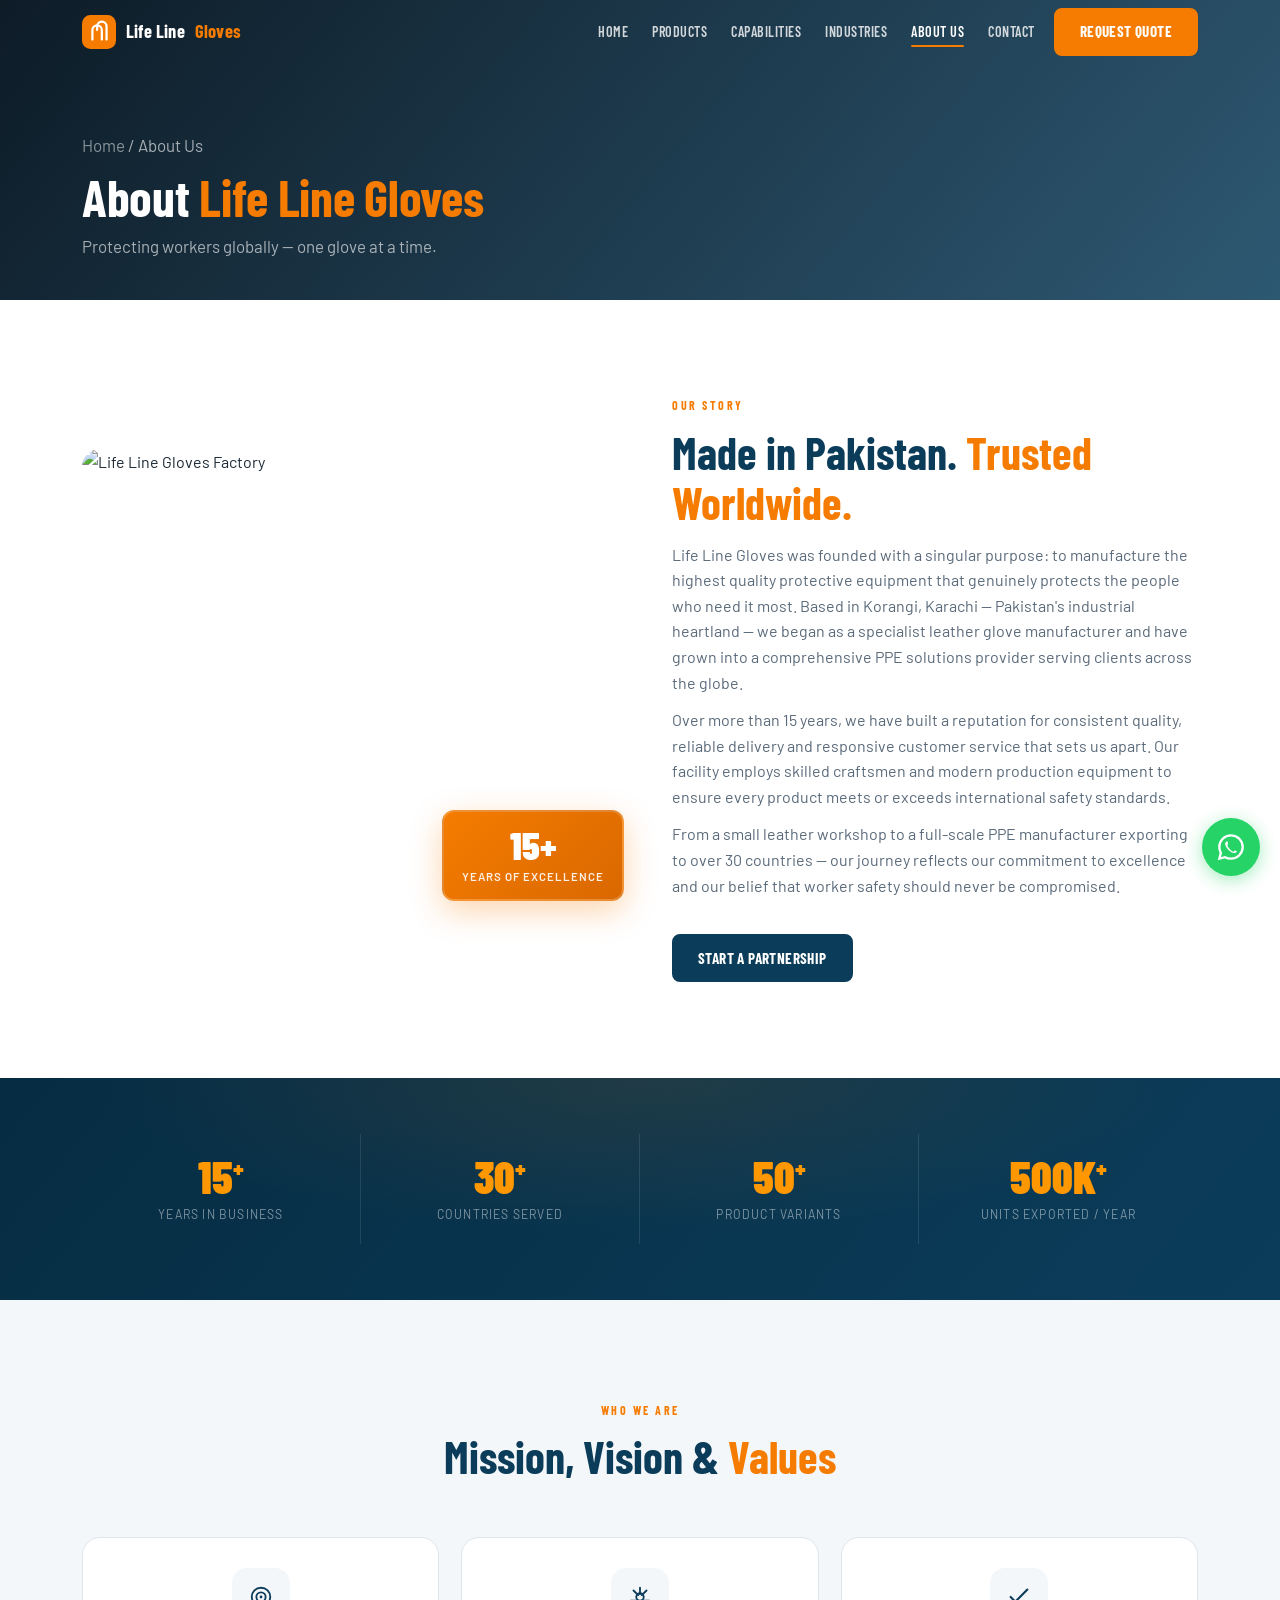
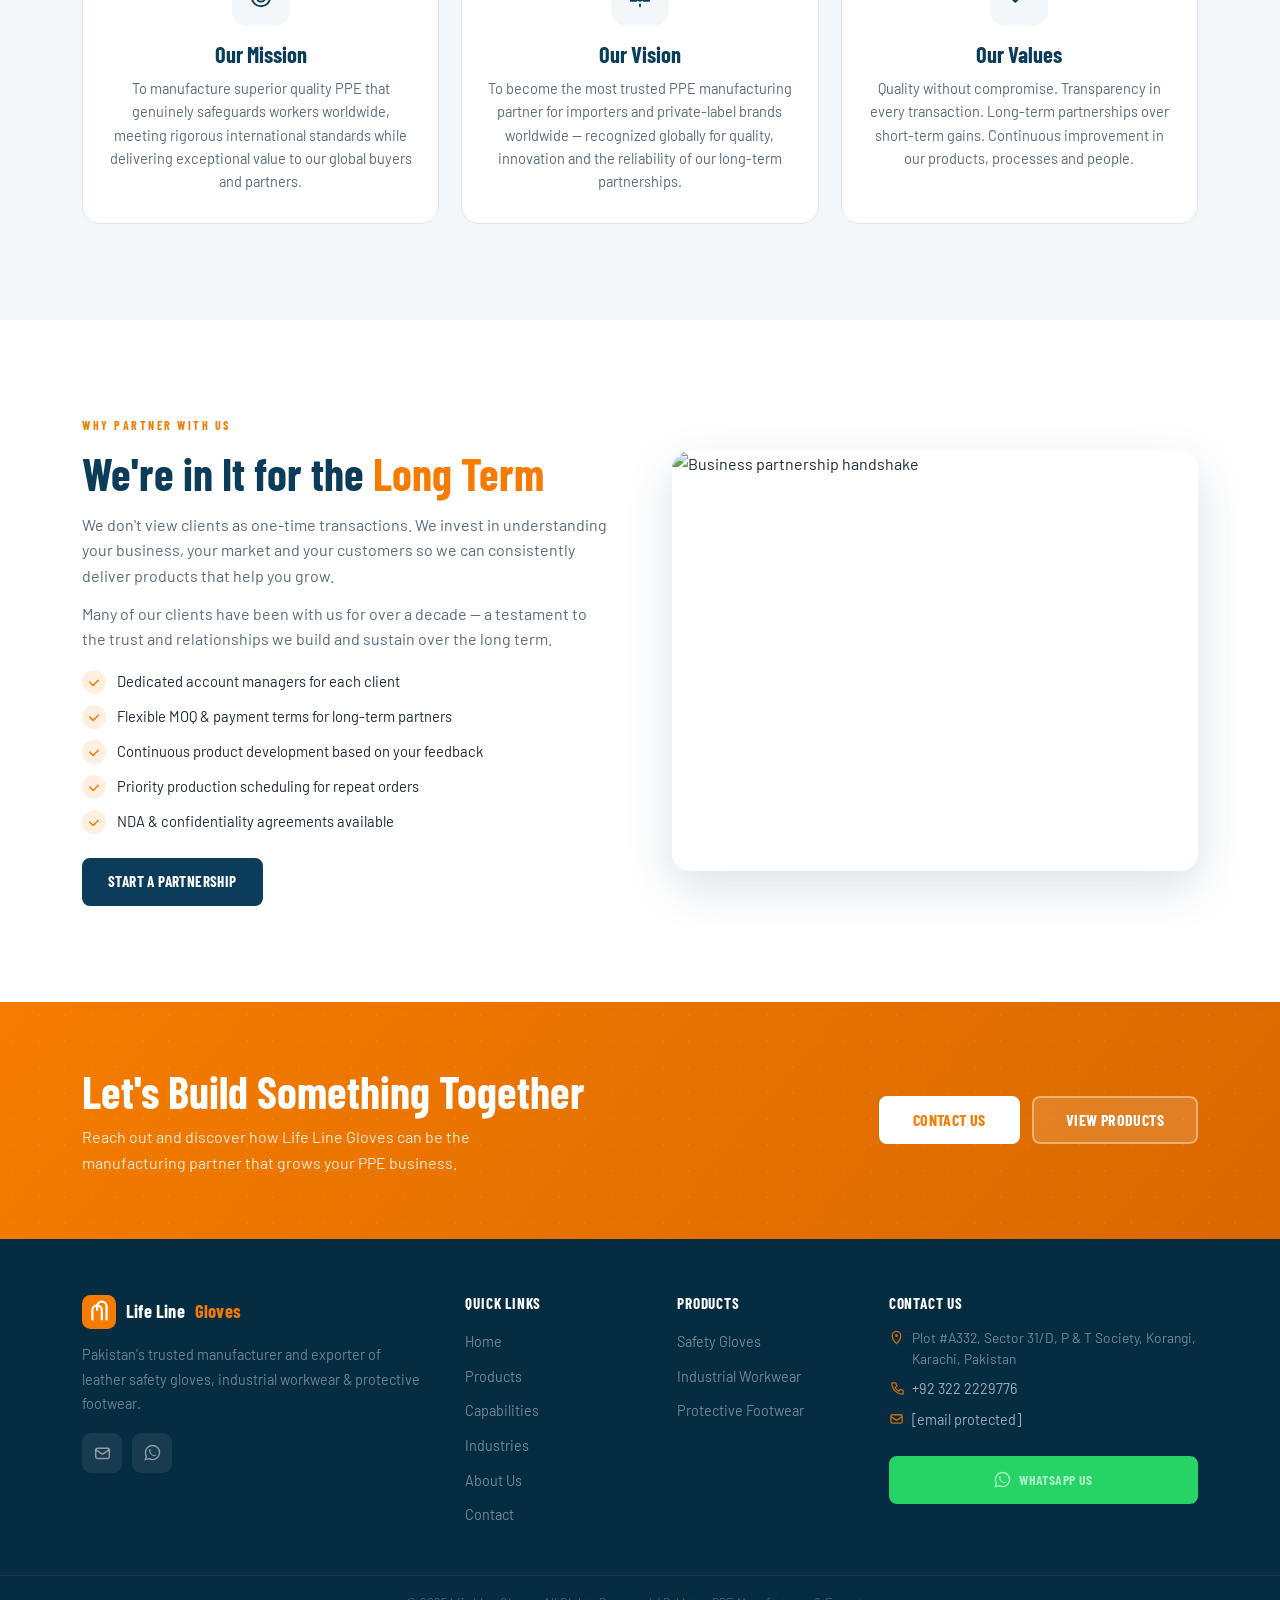
==== commit ea9e259f: "commit" ====
--- a/about.html
+++ b/about.html
@@ -23,9 +23,18 @@
       <a href="contact.html" class="nav-link">Contact</a>
       <a href="contact.html" class="btn btn-accent nav-cta">Request Quote</a>
     </nav>
-    <button class="hamburger" id="hbg" aria-label="Menu"><span></span><span></span><span></span></button>
+    <button class="hamburger" id="hbg" aria-label="Open menu" aria-expanded="false"><span></span><span></span><span></span></button>
   </div>
 </header>
+<nav class="mobile-nav" id="mobile-nav" aria-label="Mobile navigation">
+  <a href="index.html" class="nav-link">Home</a>
+    <a href="products.html" class="nav-link">Products</a>
+    <a href="capabilities.html" class="nav-link">Capabilities</a>
+    <a href="industries.html" class="nav-link">Industries</a>
+    <a href="about.html" class="nav-link active">About Us</a>
+    <a href="contact.html" class="nav-link">Contact</a>
+  <a href="contact.html" class="btn btn-accent">Request Quote</a>
+</nav>
 <section class="page-hero">
   <div class="container page-hero-inner">
     <p class="breadcrumb"><a href="index.html">Home</a> / <span>About Us</span></p>
@@ -110,7 +119,7 @@
       <a href="index.html" class="logo"><svg class="logo-icon" viewBox="0 0 36 36" fill="none"><rect width="36" height="36" rx="9" fill="#F57C00"/><path d="M11 26V16a5 5 0 0110 0v10M16 16v-4a5 5 0 0110 0v14" stroke="#fff" stroke-width="2.4" stroke-linecap="round"/></svg>Life Line <strong>Gloves</strong></a>
       <p>Pakistan&#39;s trusted manufacturer and exporter of leather safety gloves, industrial workwear &amp; protective footwear.</p>
       <div class="social-row">
-        <a href="mailto:info@lifeline-gloves.com" class="soc" aria-label="Email"><svg viewBox="0 0 20 20" fill="none"><rect x="2" y="5" width="16" height="12" rx="2" stroke="currentColor" stroke-width="1.7"/><path d="M2 7l8 5 8-5" stroke="currentColor" stroke-width="1.7"/></svg></a>
+        <a href="/cdn-cgi/l/email-protection#660f080009260a0f00030a0f08034b010a091003154805090b" class="soc" aria-label="Email"><svg viewBox="0 0 20 20" fill="none"><rect x="2" y="5" width="16" height="12" rx="2" stroke="currentColor" stroke-width="1.7"/><path d="M2 7l8 5 8-5" stroke="currentColor" stroke-width="1.7"/></svg></a>
         <a href="https://wa.me/923222229776" class="soc" target="_blank" aria-label="WhatsApp"><svg viewBox="0 0 24 24" fill="none"><path d="M12 2a10 10 0 0110 10 10 10 0 01-10 10 9.9 9.9 0 01-5-1.3L2 22l1.3-5A9.9 9.9 0 012 12 10 10 0 0112 2z" stroke="currentColor" stroke-width="2"/><path d="M9 11c.4 1 1.2 2.2 2.2 3.1 1 1 2.1 1.7 3.1 1.9l1-1.3 1.7.9c-.4 1.2-1.5 1.6-2.5 1.6C11.8 17.2 7 12.4 7 9.5c0-1 .4-2.1 1.6-2.5L9.5 8 9 11z" fill="currentColor"/></svg></a>
       </div>
     </div>
@@ -127,13 +136,12 @@
     <div class="fcol fcontact"><h5>Contact Us</h5>
       <p><svg viewBox="0 0 16 16" fill="none"><path d="M8 1.5C5.5 1.5 3.5 3.5 3.5 6c0 4 4.5 8.5 4.5 8.5S12.5 10 12.5 6c0-2.5-2-4.5-4.5-4.5z" stroke="currentColor" stroke-width="1.4"/><circle cx="8" cy="6" r="1.5" fill="currentColor"/></svg>Plot #A332, Sector 31/D, P &amp; T Society, Korangi, Karachi, Pakistan</p>
       <p><svg viewBox="0 0 16 16" fill="none"><path d="M3 3h4l1.5 3.5-2 1.5a9 9 0 004 4l1.5-2L15 11v4c-7 0-12-5-12-12z" stroke="currentColor" stroke-width="1.4" stroke-linejoin="round"/></svg><a href="tel:+923222229776">+92 322 2229776</a></p>
-      <p><svg viewBox="0 0 16 16" fill="none"><rect x="2" y="4" width="12" height="9" rx="1.5" stroke="currentColor" stroke-width="1.4"/><path d="M2 6l6 4 6-4" stroke="currentColor" stroke-width="1.4"/></svg><a href="mailto:info@lifeline-gloves.com">info@lifeline-gloves.com</a></p>
+      <p><svg viewBox="0 0 16 16" fill="none"><rect x="2" y="4" width="12" height="9" rx="1.5" stroke="currentColor" stroke-width="1.4"/><path d="M2 6l6 4 6-4" stroke="currentColor" stroke-width="1.4"/></svg><a href="/cdn-cgi/l/email-protection#21484f474e614d4847444d484f440c464d4e5744520f424e4c"><span class="__cf_email__" data-cfemail="4c25222a230c20252a2920252229612b20233a293f622f2321">[email&#160;protected]</span></a></p>
       <a href="https://wa.me/923222229776" class="btn btn-wa" target="_blank"><svg viewBox="0 0 24 24" fill="none"><path d="M12 2a10 10 0 0110 10 10 10 0 01-10 10 9.9 9.9 0 01-5-1.3L2 22l1.3-5A9.9 9.9 0 012 12 10 10 0 0112 2z" stroke="currentColor" stroke-width="2"/><path d="M9 11c.4 1 1.2 2.2 2.2 3.1 1 1 2.1 1.7 3.1 1.9l1-1.3 1.7.9c-.4 1.2-1.5 1.6-2.5 1.6C11.8 17.2 7 12.4 7 9.5c0-1 .4-2.1 1.6-2.5L9.5 8 9 11z" fill="currentColor"/></svg>WhatsApp Us</a>
     </div>
   </div>
   <div class="foot-bot"><div class="container"><p>&copy; 2025 Life Line Gloves. All Rights Reserved. | Pakistan PPE Manufacturer &amp; Exporter</p></div></div>
 </footer>
-<a href="https://wa.me/923222229776" class="wa-float" target="_blank" aria-label="WhatsApp"><svg viewBox="0 0 24 24" fill="none"><path d="M12 2a10 10 0 0110 10 10 10 0 01-10 10 9.9 9.9 0 01-5-1.3L2 22l1.3-5A9.9 9.9 0 012 12 10 10 0 0112 2z" stroke="currentColor" stroke-width="2"/><path d="M9 11c.4 1 1.2 2.2 2.2 3.1 1 1 2.1 1.7 3.1 1.9l1-1.3 1.7.9c-.4 1.2-1.5 1.6-2.5 1.6C11.8 17.2 7 12.4 7 9.5c0-1 .4-2.1 1.6-2.5L9.5 8 9 11z" fill="currentColor"/></svg></a>
 <script src="js/main.js"></script>
 </body>
 </html>
--- a/css/style.css
+++ b/css/style.css
@@ -1,512 +1,672 @@
-/* ══════════════════════════════════════════════
-   LIFE LINE GLOVES  —  STYLESHEET v5
-   ══════════════════════════════════════════════ */
+/* ═══════════════════════════════════════════════════════════
+   LIFE LINE GLOVES  —  COMPLETE STYLESHEET
+   Mobile-first, fully responsive, all devices
+   ═══════════════════════════════════════════════════════════ */
+
+/* ── VARIABLES ── */
 :root {
   --pri:#0B3D5B; --pri-dk:#062c42; --pri-lt:#1a5a80;
   --acc:#F57C00; --acc-dk:#d96800; --acc-lt:#ff9800;
-  --white:#fff; --bg:#fff; --bg-lt:#f4f7fa;
+  --white:#fff;  --bg:#fff;  --bg-lt:#f4f7fa;
   --text:#1d2a35; --muted:#5a6a7a; --border:#dde4ec;
-  --nav-h:72px; --r:12px; --r-lg:20px;
+  --nav-h:64px;  --r:12px;  --r-lg:18px;
   --sh:0 4px 20px rgba(11,61,91,.09);
-  --sh-lg:0 18px 60px rgba(11,61,91,.16);
+  --sh-lg:0 16px 48px rgba(11,61,91,.15);
   --ease:cubic-bezier(.4,0,.2,1);
   --fh:'Barlow Condensed',sans-serif;
   --fb:'Barlow',sans-serif;
 }
+
+/* ── RESET ── */
 *,*::before,*::after{box-sizing:border-box;margin:0;padding:0}
-html{scroll-behavior:smooth}
-body{font-family:var(--fb);color:var(--text);background:var(--bg);line-height:1.65;overflow-x:hidden}
+html{scroll-behavior:smooth;-webkit-text-size-adjust:100%}
+body{font-family:var(--fb);color:var(--text);background:var(--bg);line-height:1.6;overflow-x:hidden}
 img{max-width:100%;height:auto;display:block}
 a{text-decoration:none;color:inherit}
 ul{list-style:none}
 svg{display:block;flex-shrink:0}
-h1,h2,h3,h4,h5,h6{font-family:var(--fh);line-height:1.12;font-weight:700}
-h1{font-size:clamp(2.6rem,5.5vw,4.8rem);letter-spacing:-.5px}
-h2{font-size:clamp(1.9rem,3.6vw,2.9rem)}
-h3{font-size:1.4rem} h4{font-size:1.1rem}
-p{color:var(--muted)}
-.container{max-width:1180px;margin:0 auto;padding:0 24px}
-.section{padding:96px 0}
+input,textarea,select,button{font-family:inherit}
+
+/* ── TYPOGRAPHY ── */
+h1,h2,h3,h4,h5,h6{font-family:var(--fh);line-height:1.12;font-weight:700;color:var(--pri)}
+h1{font-size:clamp(2rem,6vw,4.6rem);letter-spacing:-.3px}
+h2{font-size:clamp(1.7rem,4vw,2.8rem)}
+h3{font-size:clamp(1.2rem,2.5vw,1.4rem)}
+h4{font-size:1.05rem}
+p{color:var(--muted);font-size:clamp(.9rem,2vw,1rem)}
+
+/* ── LAYOUT ── */
+.container{width:100%;max-width:1180px;margin:0 auto;padding:0 16px}
+@media(min-width:600px){.container{padding:0 24px}}
+@media(min-width:1000px){.container{padding:0 32px}}
+.section{padding:56px 0}
+@media(min-width:768px){.section{padding:80px 0}}
+@media(min-width:1024px){.section{padding:96px 0}}
 .bg-lt{background:var(--bg-lt)}
-.sec-tag{display:inline-block;font-family:var(--fh);font-size:.78rem;font-weight:700;letter-spacing:3px;text-transform:uppercase;color:var(--acc);margin-bottom:12px}
-.sec-title{color:var(--pri);margin-bottom:16px}
-.sec-desc{max-width:580px;margin:0 auto;font-size:1.04rem;color:var(--muted)}
-.sec-head{text-align:center;margin-bottom:64px}
+
+/* ── SECTION LABELS ── */
+.sec-tag{display:inline-block;font-family:var(--fh);font-size:.75rem;font-weight:700;
+  letter-spacing:2.5px;text-transform:uppercase;color:var(--acc);margin-bottom:10px}
+.sec-title{color:var(--pri);margin-bottom:14px}
+.sec-desc{max-width:560px;margin:0 auto;font-size:clamp(.9rem,2vw,1.04rem);color:var(--muted)}
+.sec-head{text-align:center;margin-bottom:40px}
+@media(min-width:768px){.sec-head{margin-bottom:56px}}
 .accent-text{color:var(--acc)}
 
-/* ── KEYFRAMES ── */
-@keyframes fadeUp   {from{opacity:0;transform:translateY(32px)}to{opacity:1;transform:none}}
-@keyframes fadeIn   {from{opacity:0}to{opacity:1}}
-@keyframes fadeLeft {from{opacity:0;transform:translateX(-32px)}to{opacity:1;transform:none}}
-@keyframes fadeRight{from{opacity:0;transform:translateX(32px)}to{opacity:1;transform:none}}
-@keyframes scaleIn  {from{opacity:0;transform:scale(.92)}to{opacity:1;transform:scale(1)}}
+/* ── ANIMATIONS ── */
 @keyframes bgZoom   {0%{transform:scale(1.06)}100%{transform:scale(1)}}
-@keyframes orbDrift {0%,100%{transform:translateY(0) scale(1)}50%{transform:translateY(-36px) scale(1.06)}}
+@keyframes orbDrift {0%,100%{transform:translateY(0)}50%{transform:translateY(-28px)}}
 @keyframes shimmer  {0%{background-position:200% center}100%{background-position:-200% center}}
-@keyframes bounceDot{0%,100%{transform:rotate(45deg) translateY(0)}50%{transform:rotate(45deg) translateY(9px)}}
-@keyframes waPulse  {0%,100%{box-shadow:0 4px 22px rgba(37,211,102,.4)}50%{box-shadow:0 4px 32px rgba(37,211,102,.72),0 0 0 12px rgba(37,211,102,.07)}}
-@keyframes countUp  {from{opacity:0;transform:translateY(10px)}to{opacity:1;transform:none}}
-@keyframes lineGrow {from{transform:scaleX(0)}to{transform:scaleX(1)}}
-@keyframes badgePop {0%{opacity:0;transform:scale(.8) translateY(-8px)}60%{transform:scale(1.06)}100%{opacity:1;transform:scale(1)}}
-@keyframes chipSlide{from{opacity:0;transform:translateY(14px)}to{opacity:1;transform:none}}
-
-/* ── HERO ENTRANCE (pure CSS, fires immediately) ── */
-.hero-badge    {animation:badgePop  .7s var(--ease)  .15s both}
-.hero-title    {animation:fadeUp    .85s var(--ease) .30s both}
-.hero-sub      {animation:fadeUp    .75s var(--ease) .50s both}
-.hero-btns     {animation:fadeUp    .7s var(--ease)  .66s both}
-.hero-stats-bar{animation:fadeUp    .7s var(--ease)  .80s both}
-.trust-chips   {animation:fadeIn    .8s var(--ease)  .96s both}
-.hero-img-side {animation:fadeRight .9s var(--ease)  .20s both}
-.scroll-hint   {animation:fadeIn    .6s var(--ease)  1.3s both}
-
-/* ── SCROLL REVEAL (JS adds .is-visible) ── */
-.sr{
-  opacity:0;transform:translateY(28px);
-  transition:opacity .65s var(--ease),transform .65s var(--ease);
-  transition-delay:var(--d,0s);
-}
-.sr.is-visible{opacity:1!important;transform:none!important}
-.sr-left{opacity:0;transform:translateX(-28px);transition:opacity .65s var(--ease),transform .65s var(--ease);transition-delay:var(--d,0s)}
-.sr-left.is-visible{opacity:1!important;transform:none!important}
-.sr-right{opacity:0;transform:translateX(28px);transition:opacity .65s var(--ease),transform .65s var(--ease);transition-delay:var(--d,0s)}
-.sr-right.is-visible{opacity:1!important;transform:none!important}
-.sr-scale{opacity:0;transform:scale(.94);transition:opacity .6s var(--ease),transform .6s var(--ease);transition-delay:var(--d,0s)}
-.sr-scale.is-visible{opacity:1!important;transform:scale(1)!important}
-/* CSS fallback: show after 2s if JS fails */
-.sr:not(.is-visible),.sr-left:not(.is-visible),.sr-right:not(.is-visible),.sr-scale:not(.is-visible){animation:fadeIn 0s 2.5s both}
+@keyframes bounce   {0%,100%{transform:rotate(45deg) translateY(0)}50%{transform:rotate(45deg) translateY(8px)}}
+@keyframes waPulse  {0%,100%{box-shadow:0 4px 20px rgba(37,211,102,.4)}50%{box-shadow:0 4px 32px rgba(37,211,102,.7),0 0 0 10px rgba(37,211,102,.07)}}
+@keyframes hBadge   {from{opacity:0;transform:translateY(-10px) scale(.9)}to{opacity:1;transform:none}}
+@keyframes hFadeUp  {from{opacity:0;transform:translateY(22px)}to{opacity:1;transform:none}}
+@keyframes hFadeR   {from{opacity:0;transform:translateX(24px)}to{opacity:1;transform:none}}
+@keyframes srUp     {from{opacity:0;transform:translateY(20px)}to{opacity:1;transform:none}}
+@keyframes srLeft   {from{opacity:0;transform:translateX(-20px)}to{opacity:1;transform:none}}
+@keyframes srRight  {from{opacity:0;transform:translateX(20px)}to{opacity:1;transform:none}}
+
+/* ── HERO ENTRANCES (CSS only, always fire) ── */
+.hero-badge    {animation:hBadge  .6s ease .1s  both}
+.hero-title    {animation:hFadeUp .8s ease .25s both}
+.hero-sub      {animation:hFadeUp .7s ease .42s both}
+.hero-btns     {animation:hFadeUp .7s ease .56s both}
+.hero-stats-bar{animation:hFadeUp .7s ease .70s both}
+.trust-chips   {animation:hFadeUp .6s ease .84s both}
+.hero-img-side {animation:hFadeR  .8s ease .20s both}
+.hfc-1         {animation:hFadeUp .6s ease .90s both}
+.hfc-2         {animation:hFadeUp .6s ease 1.1s  both}
+
+/* ── SCROLL REVEAL (JS adds .animate-in — content ALWAYS visible without JS) ── */
+.sr,.sr-left,.sr-right{opacity:1;transform:none}
+.sr.animate-in      {animation:srUp    .55s ease both;animation-delay:var(--d,0s)}
+.sr-left.animate-in {animation:srLeft  .55s ease both;animation-delay:var(--d,0s)}
+.sr-right.animate-in{animation:srRight .55s ease both;animation-delay:var(--d,0s)}
 @media(prefers-reduced-motion:reduce){
-  .sr,.sr-left,.sr-right,.sr-scale{opacity:1!important;transform:none!important;transition:none!important;animation:none!important}
-  [class*="hero-"]{animation:none!important}
-}
-
-/* ── BUTTONS ── */
-.btn{display:inline-flex;align-items:center;gap:9px;padding:13px 30px;border-radius:8px;border:2px solid transparent;font-family:var(--fh);font-size:1rem;font-weight:700;letter-spacing:.5px;text-transform:uppercase;cursor:pointer;transition:transform .22s var(--ease),box-shadow .22s var(--ease),background .2s,border-color .2s;white-space:nowrap;line-height:1}
-.btn svg{width:18px;height:18px}
-.btn-lg{padding:16px 38px;font-size:1.05rem}
-.btn-sm{padding:9px 20px;font-size:.88rem}
-.btn-full{width:100%;justify-content:center}
+  .sr,.sr-left,.sr-right,.sr-scale,
+  .hero-badge,.hero-title,.hero-sub,.hero-btns,
+  .hero-stats-bar,.trust-chips,.hero-img-side,.hfc-1,.hfc-2
+  {animation:none!important}
+}
+
+/* ═══════════════════════════════════
+   BUTTONS
+   ═══════════════════════════════════ */
+.btn{
+  display:inline-flex;align-items:center;justify-content:center;gap:8px;
+  padding:12px 24px;border-radius:8px;border:2px solid transparent;
+  font-family:var(--fh);font-size:.95rem;font-weight:700;letter-spacing:.4px;
+  text-transform:uppercase;cursor:pointer;line-height:1;white-space:nowrap;
+  transition:transform .2s var(--ease),box-shadow .2s var(--ease),background .2s,border-color .2s;
+  -webkit-tap-highlight-color:transparent;min-height:48px;
+}
+.btn svg{width:17px;height:17px;flex-shrink:0}
+.btn-lg{padding:14px 32px;font-size:1rem}
+.btn-sm{padding:9px 18px;font-size:.85rem;min-height:40px}
+.btn-full{width:100%}
 .btn-primary{background:var(--pri);color:#fff;border-color:var(--pri)}
-.btn-primary:hover{background:var(--pri-dk);transform:translateY(-2px);box-shadow:0 10px 32px rgba(11,61,91,.32)}
+.btn-primary:hover{background:var(--pri-dk);transform:translateY(-2px);box-shadow:0 8px 24px rgba(11,61,91,.3)}
 .btn-accent{background:var(--acc);color:#fff;border-color:var(--acc)}
-.btn-accent:hover{background:var(--acc-dk);transform:translateY(-2px);box-shadow:0 10px 32px rgba(245,124,0,.42)}
-.btn-glass{background:rgba(255,255,255,.13);color:#fff;border-color:rgba(255,255,255,.4);backdrop-filter:blur(14px);-webkit-backdrop-filter:blur(14px)}
-.btn-glass:hover{background:rgba(255,255,255,.24);border-color:rgba(255,255,255,.7);transform:translateY(-2px)}
+.btn-accent:hover{background:var(--acc-dk);transform:translateY(-2px);box-shadow:0 8px 24px rgba(245,124,0,.38)}
+.btn-glass{background:rgba(255,255,255,.14);color:#fff;border-color:rgba(255,255,255,.38);backdrop-filter:blur(12px);-webkit-backdrop-filter:blur(12px)}
+.btn-glass:hover{background:rgba(255,255,255,.24);border-color:rgba(255,255,255,.65);transform:translateY(-2px)}
 .btn-white{background:#fff;color:var(--acc);border-color:#fff}
-.btn-white:hover{background:rgba(255,255,255,.92);transform:translateY(-2px);box-shadow:0 10px 28px rgba(0,0,0,.14)}
+.btn-white:hover{background:rgba(255,255,255,.92);transform:translateY(-2px);box-shadow:0 8px 22px rgba(0,0,0,.12)}
 .btn-outline{background:transparent;color:var(--pri);border-color:var(--pri)}
 .btn-outline:hover{background:var(--pri);color:#fff;transform:translateY(-2px)}
 .btn-wa{background:#25D366;color:#fff;border-color:#25D366}
-.btn-wa:hover{background:#1dbd5a;transform:translateY(-2px);box-shadow:0 8px 24px rgba(37,211,102,.38)}
-
-/* ── HEADER ── */
-.site-header{position:fixed;inset:0 0 auto;height:var(--nav-h);z-index:1000;transition:background .3s,backdrop-filter .3s,box-shadow .3s}
-.site-header.scrolled{background:rgba(5,38,58,.90);backdrop-filter:blur(24px);-webkit-backdrop-filter:blur(24px);box-shadow:0 2px 30px rgba(0,0,0,.22);border-bottom:1px solid rgba(255,255,255,.07)}
+.btn-wa:hover{background:#1dbd5a;transform:translateY(-2px);box-shadow:0 8px 22px rgba(37,211,102,.35)}
+
+/* ═══════════════════════════════════
+   HEADER / NAV
+   ═══════════════════════════════════ */
+.site-header{
+  position:fixed;inset:0 0 auto;height:var(--nav-h);z-index:1000;
+  transition:background .3s,backdrop-filter .3s,box-shadow .3s;
+}
+.site-header.scrolled{
+  background:rgba(5,36,56,.92);
+  backdrop-filter:blur(20px);-webkit-backdrop-filter:blur(20px);
+  box-shadow:0 1px 20px rgba(0,0,0,.2);
+  border-bottom:1px solid rgba(255,255,255,.07);
+}
 .nav-wrap{display:flex;align-items:center;justify-content:space-between;height:var(--nav-h)}
-.logo{display:flex;align-items:center;gap:11px;color:#fff;font-family:var(--fh);font-size:1.25rem;font-weight:700;letter-spacing:.2px}
-.logo-icon{width:36px;height:36px;transition:transform .4s var(--ease)}
-.logo:hover .logo-icon{transform:rotate(10deg) scale(1.1)}
+.logo{display:flex;align-items:center;gap:10px;color:#fff;font-family:var(--fh);font-size:1.15rem;font-weight:700;letter-spacing:.2px;-webkit-tap-highlight-color:transparent;z-index:1001}
+.logo-icon{width:34px;height:34px;transition:transform .35s}
+.logo:hover .logo-icon{transform:rotate(8deg) scale(1.08)}
 .logo strong{color:var(--acc)}
-.main-nav{display:flex;align-items:center;gap:2px}
-.nav-link{padding:8px 13px;color:rgba(255,255,255,.78);font-family:var(--fh);font-size:.9rem;font-weight:600;letter-spacing:.6px;text-transform:uppercase;border-radius:7px;position:relative;transition:color .2s}
-.nav-link::after{content:'';position:absolute;bottom:3px;left:13px;right:13px;height:2px;background:var(--acc);border-radius:2px;transform:scaleX(0);transform-origin:left;transition:transform .25s var(--ease)}
+
+/* Desktop nav */
+.main-nav{display:none;align-items:center;gap:2px}
+@media(min-width:900px){.main-nav{display:flex}}
+.nav-link{padding:8px 11px;color:rgba(255,255,255,.8);font-family:var(--fh);font-size:.88rem;font-weight:600;letter-spacing:.5px;text-transform:uppercase;border-radius:6px;position:relative;transition:color .2s;-webkit-tap-highlight-color:transparent}
+.nav-link::after{content:'';position:absolute;bottom:4px;left:11px;right:11px;height:2px;background:var(--acc);border-radius:1px;transform:scaleX(0);transform-origin:left;transition:transform .22s var(--ease)}
 .nav-link:hover,.nav-link.active{color:#fff}
 .nav-link:hover::after,.nav-link.active::after{transform:scaleX(1)}
-.nav-cta{margin-left:8px}
-.hamburger{display:none;flex-direction:column;gap:5px;background:none;border:none;cursor:pointer;padding:5px}
-.hamburger span{display:block;width:25px;height:2px;background:#fff;border-radius:2px;transition:all .25s var(--ease)}
+.nav-cta{margin-left:6px}
+
+/* Hamburger */
+.hamburger{
+  display:flex;flex-direction:column;gap:5px;
+  background:none;border:none;cursor:pointer;padding:8px;
+  -webkit-tap-highlight-color:transparent;z-index:1001;
+}
+.hamburger span{display:block;width:24px;height:2px;background:#fff;border-radius:2px;transition:all .25s var(--ease)}
 .hamburger.open span:nth-child(1){transform:translateY(7px) rotate(45deg)}
 .hamburger.open span:nth-child(2){opacity:0;transform:scaleX(0)}
 .hamburger.open span:nth-child(3){transform:translateY(-7px) rotate(-45deg)}
-
-/* ════════════════════════════════
-   HERO  —  SPLIT LAYOUT
-   ════════════════════════════════ */
-.hero{position:relative;min-height:100vh;display:flex;align-items:center;padding:var(--nav-h) 0 60px;overflow:hidden}
+@media(min-width:900px){.hamburger{display:none}}
+
+/* Mobile nav drawer */
+.mobile-nav{
+  display:none;position:fixed;inset:var(--nav-h) 0 0;
+  background:rgba(4,24,38,.98);
+  overflow-y:auto;z-index:999;
+  padding:16px;
+  flex-direction:column;gap:4px;
+}
+.mobile-nav.open{display:flex}
+.mobile-nav .nav-link{
+  padding:15px 16px;font-size:1.1rem;border-radius:var(--r);
+  border:1px solid rgba(255,255,255,.07);display:block;
+  color:rgba(255,255,255,.85);
+}
+.mobile-nav .nav-link:hover,.mobile-nav .nav-link.active{color:#fff;background:rgba(255,255,255,.06)}
+.mobile-nav .nav-link::after{display:none}
+.mobile-nav .btn{margin-top:8px;width:100%;justify-content:center;font-size:1rem}
+
+/* ═══════════════════════════════════
+   HERO
+   ═══════════════════════════════════ */
+.hero{
+  position:relative;min-height:100svh;display:flex;align-items:center;
+  padding:calc(var(--nav-h) + 32px) 0 48px;overflow:hidden;
+}
 .hero-bg{position:absolute;inset:0;background:url('https://images.unsplash.com/photo-1504328345606-18bbc8c9d7d1?w=1800&q=85') center/cover no-repeat;animation:bgZoom 20s ease-in-out forwards}
-.hero-overlay{position:absolute;inset:0;background:linear-gradient(110deg,rgba(3,20,32,.98) 0%,rgba(6,42,64,.93) 45%,rgba(11,61,91,.70) 100%)}
-.hero-grid-pattern{position:absolute;inset:0;opacity:.028;background-image:linear-gradient(rgba(255,255,255,.5) 1px,transparent 1px),linear-gradient(90deg,rgba(255,255,255,.5) 1px,transparent 1px);background-size:40px 40px}
-.orb{position:absolute;border-radius:50%;pointer-events:none;filter:blur(90px)}
-.orb-1{width:700px;height:700px;top:-200px;right:-150px;background:rgba(245,124,0,.10);animation:orbDrift 11s ease-in-out infinite}
-.orb-2{width:500px;height:500px;bottom:-100px;left:-80px;background:rgba(26,90,128,.28);animation:orbDrift 14s ease-in-out infinite 3s}
-.orb-3{width:300px;height:300px;top:30%;right:10%;background:rgba(245,124,0,.07);animation:orbDrift 18s ease-in-out infinite 6s}
-
-.hero-container{position:relative;z-index:1;width:100%;max-width:1180px;margin:0 auto;padding:0 24px;display:grid;grid-template-columns:1fr 1fr;gap:60px;align-items:center}
-
-/* LEFT side */
-.hero-left{}
-.hero-badge{display:inline-flex;align-items:center;gap:8px;background:rgba(245,124,0,.15);border:1px solid rgba(245,124,0,.38);backdrop-filter:blur(16px);-webkit-backdrop-filter:blur(16px);color:var(--acc-lt);font-family:var(--fh);font-size:.76rem;font-weight:700;letter-spacing:2.5px;text-transform:uppercase;padding:8px 20px;border-radius:100px;margin-bottom:28px;box-shadow:0 4px 22px rgba(245,124,0,.14)}
-.hero-badge svg{width:12px;height:12px}
-.hero-title{color:#fff;font-weight:900;line-height:1.05;margin-bottom:22px;text-shadow:0 2px 28px rgba(0,0,0,.3)}
-.hero-title .accent-text{background:linear-gradient(90deg,var(--acc),var(--acc-lt) 50%,var(--acc));background-size:200% auto;-webkit-background-clip:text;-webkit-text-fill-color:transparent;background-clip:text;animation:shimmer 4s linear infinite}
-.hero-sub{color:rgba(255,255,255,.68);font-size:1.1rem;max-width:480px;line-height:1.78;margin-bottom:36px}
-.hero-btns{display:flex;gap:14px;flex-wrap:wrap;margin-bottom:44px}
-
-/* glass stats row */
-.hero-stats-bar{display:flex;align-items:center;background:rgba(255,255,255,.08);border:1px solid rgba(255,255,255,.13);backdrop-filter:blur(20px);-webkit-backdrop-filter:blur(20px);border-radius:14px;padding:18px 0;box-shadow:0 8px 36px rgba(0,0,0,.22),inset 0 1px 0 rgba(255,255,255,.08)}
-.hsb-item{flex:1;text-align:center;padding:0 4px}
-.hsb-num{font-family:var(--fh);font-size:2rem;font-weight:900;color:var(--acc-lt);line-height:1;display:inline}
-.hsb-plus{font-family:var(--fh);font-size:1.1rem;font-weight:800;color:var(--acc);vertical-align:super}
-.hsb-lbl{display:block;font-size:.68rem;color:rgba(255,255,255,.44);text-transform:uppercase;letter-spacing:1.2px;margin-top:4px}
-.hsb-sep{width:1px;height:40px;background:rgba(255,255,255,.1);flex-shrink:0}
-
-/* RIGHT side — visual block */
-.hero-right{position:relative}
+.hero-overlay{position:absolute;inset:0;background:linear-gradient(130deg,rgba(3,20,32,.97) 0%,rgba(8,48,72,.92) 50%,rgba(11,61,91,.75) 100%)}
+.hero-grid-pattern{position:absolute;inset:0;opacity:.025;background-image:linear-gradient(rgba(255,255,255,.5) 1px,transparent 1px),linear-gradient(90deg,rgba(255,255,255,.5) 1px,transparent 1px);background-size:36px 36px}
+.orb{position:absolute;border-radius:50%;pointer-events:none;filter:blur(80px)}
+.orb-1{width:400px;height:400px;top:-120px;right:-80px;background:rgba(245,124,0,.11);animation:orbDrift 10s ease-in-out infinite}
+.orb-2{width:300px;height:300px;bottom:-60px;left:-40px;background:rgba(26,90,128,.28);animation:orbDrift 13s ease-in-out infinite 3s}
+.orb-3{width:200px;height:200px;top:40%;right:15%;background:rgba(245,124,0,.07);animation:orbDrift 16s ease-in-out infinite 6s}
+
+/* Hero: mobile = single col centered, desktop = two col */
+.hero-container{
+  position:relative;z-index:1;width:100%;max-width:1180px;margin:0 auto;padding:0 16px;
+  display:flex;flex-direction:column;align-items:center;text-align:center;gap:32px;
+}
+@media(min-width:600px){.hero-container{padding:0 24px}}
+@media(min-width:1000px){
+  .hero-container{
+    display:grid;grid-template-columns:1fr 1fr;gap:48px;
+    align-items:center;text-align:left;padding:0 32px;
+  }
+}
+
+.hero-left{width:100%;max-width:580px}
+@media(min-width:1000px){.hero-left{max-width:none}}
+
+.hero-badge{
+  display:inline-flex;align-items:center;gap:7px;
+  background:rgba(245,124,0,.15);border:1px solid rgba(245,124,0,.36);
+  backdrop-filter:blur(14px);-webkit-backdrop-filter:blur(14px);
+  color:var(--acc-lt);font-family:var(--fh);font-size:.72rem;font-weight:700;
+  letter-spacing:2px;text-transform:uppercase;padding:7px 16px;border-radius:100px;
+  margin-bottom:20px;box-shadow:0 4px 18px rgba(245,124,0,.12);
+}
+.hero-badge svg{width:11px;height:11px}
+
+.hero-title{
+  color:#fff;font-weight:900;line-height:1.06;margin-bottom:16px;
+  text-shadow:0 2px 20px rgba(0,0,0,.3);
+}
+.hero-title .accent-text{
+  background:linear-gradient(90deg,var(--acc),var(--acc-lt) 50%,var(--acc));
+  background-size:200% auto;
+  -webkit-background-clip:text;-webkit-text-fill-color:transparent;background-clip:text;
+  animation:shimmer 4s linear infinite;
+}
+.hero-sub{color:rgba(255,255,255,.7);font-size:clamp(.95rem,2.5vw,1.1rem);line-height:1.7;margin-bottom:28px;max-width:480px}
+@media(max-width:999px){.hero-sub{margin-left:auto;margin-right:auto}}
+
+.hero-btns{display:flex;gap:12px;flex-wrap:wrap;margin-bottom:32px}
+@media(max-width:999px){.hero-btns{justify-content:center}}
+@media(max-width:480px){
+  .hero-btns{flex-direction:column;align-items:stretch}
+  .hero-btns .btn{width:100%}
+}
+
+/* Stats bar */
+.hero-stats-bar{
+  display:grid;grid-template-columns:repeat(4,1fr);
+  background:rgba(255,255,255,.08);border:1px solid rgba(255,255,255,.12);
+  backdrop-filter:blur(18px);-webkit-backdrop-filter:blur(18px);
+  border-radius:14px;overflow:hidden;
+  box-shadow:0 6px 32px rgba(0,0,0,.2),inset 0 1px 0 rgba(255,255,255,.08);
+}
+.hsb-item{padding:14px 8px;text-align:center;border-right:1px solid rgba(255,255,255,.08)}
+.hsb-item:last-child{border-right:none}
+.hsb-num{font-family:var(--fh);font-size:clamp(1.4rem,3vw,1.9rem);font-weight:900;color:var(--acc-lt);display:inline;line-height:1}
+.hsb-plus{font-family:var(--fh);font-size:clamp(.9rem,1.5vw,1.1rem);font-weight:800;color:var(--acc);vertical-align:super;margin-left:1px}
+.hsb-lbl{display:block;font-size:.62rem;color:rgba(255,255,255,.44);text-transform:uppercase;letter-spacing:1px;margin-top:4px}
+
+/* Trust chips */
+.trust-chips{display:flex;flex-wrap:wrap;gap:8px;margin-top:20px}
+@media(max-width:999px){.trust-chips{justify-content:center}}
+.chip{
+  display:inline-flex;align-items:center;gap:5px;
+  background:rgba(255,255,255,.07);border:1px solid rgba(255,255,255,.11);
+  color:rgba(255,255,255,.68);font-size:.76rem;font-weight:600;
+  padding:6px 12px;border-radius:100px;transition:all .2s;
+}
+.chip svg{width:11px;height:11px}
+.chip:hover{background:rgba(255,255,255,.14);color:#fff;border-color:rgba(245,124,0,.4)}
+
+/* Hero right — image */
+.hero-right{width:100%;max-width:480px}
+@media(min-width:1000px){.hero-right{max-width:none}}
 .hero-img-side{position:relative}
-.hero-main-img{width:100%;height:440px;object-fit:cover;border-radius:var(--r-lg);box-shadow:0 24px 80px rgba(0,0,0,.4)}
-/* floating glass cards on image */
-.hfc{position:absolute;background:rgba(255,255,255,.14);backdrop-filter:blur(18px);-webkit-backdrop-filter:blur(18px);border:1px solid rgba(255,255,255,.25);border-radius:var(--r);padding:14px 18px;box-shadow:0 8px 32px rgba(0,0,0,.25)}
-.hfc-1{top:24px;left:-28px;display:flex;align-items:center;gap:12px;animation:fadeLeft .7s var(--ease) .9s both}
-.hfc-2{bottom:32px;right:-24px;display:flex;align-items:center;gap:12px;animation:fadeRight .7s var(--ease) 1.1s both}
-.hfc-icon{width:40px;height:40px;background:var(--acc);border-radius:10px;display:flex;align-items:center;justify-content:center;flex-shrink:0}
-.hfc-icon svg{width:20px;height:20px;color:#fff}
-.hfc-val{font-family:var(--fh);font-size:1.3rem;font-weight:800;color:#fff;line-height:1;display:block}
-.hfc-lbl{font-size:.72rem;color:rgba(255,255,255,.65);letter-spacing:.5px;display:block;margin-top:2px}
-
-/* trust chips */
-.trust-chips{display:flex;flex-wrap:wrap;gap:8px;margin-top:20px}
-.chip{display:inline-flex;align-items:center;gap:6px;background:rgba(255,255,255,.08);border:1px solid rgba(255,255,255,.12);backdrop-filter:blur(10px);-webkit-backdrop-filter:blur(10px);color:rgba(255,255,255,.68);font-size:.78rem;font-weight:600;letter-spacing:.3px;padding:6px 14px;border-radius:100px;transition:all .22s var(--ease)}
-.chip svg{width:12px;height:12px}
-.chip:hover{background:rgba(255,255,255,.16);color:#fff;border-color:rgba(245,124,0,.5);transform:translateY(-2px)}
-.scroll-hint{position:absolute;bottom:28px;left:50%;transform:translateX(-50%);z-index:2;display:flex;flex-direction:column;align-items:center;gap:7px;color:rgba(255,255,255,.28);font-size:.68rem;letter-spacing:2.5px;text-transform:uppercase;font-family:var(--fh);transition:color .2s}
-.scroll-hint:hover{color:rgba(255,255,255,.6)}
-.scroll-arr{width:16px;height:16px;border-right:2px solid currentColor;border-bottom:2px solid currentColor;transform:rotate(45deg);animation:bounceDot 1.8s ease-in-out infinite}
-
-/* ── PAGE HERO (inner) ── */
-.page-hero{position:relative;display:flex;align-items:flex-end;min-height:310px;padding:calc(var(--nav-h)+40px) 0 56px;background:url('https://images.unsplash.com/photo-1504328345606-18bbc8c9d7d1?w=1400&q=80') center/cover no-repeat;overflow:hidden}
-.page-hero::after{content:'';position:absolute;inset:0;background:linear-gradient(110deg,rgba(3,20,32,.96) 0%,rgba(11,61,91,.84) 100%)}
-.page-hero-inner{position:relative;z-index:1}
-.breadcrumb{font-size:.82rem;color:rgba(255,255,255,.36);margin-bottom:10px}
+.hero-main-img{width:100%;height:clamp(260px,40vw,440px);object-fit:cover;border-radius:var(--r-lg);box-shadow:0 20px 60px rgba(0,0,0,.4);display:block}
+
+/* Floating glass cards on image */
+.hfc{
+  position:absolute;display:flex;align-items:center;gap:10px;
+  background:rgba(255,255,255,.14);backdrop-filter:blur(16px);-webkit-backdrop-filter:blur(16px);
+  border:1px solid rgba(255,255,255,.24);border-radius:var(--r);
+  padding:12px 16px;box-shadow:0 6px 28px rgba(0,0,0,.22);
+}
+.hfc-1{top:16px;left:-16px}
+.hfc-2{bottom:24px;right:-16px}
+@media(max-width:599px){.hfc{display:none}}
+.hfc-icon{width:36px;height:36px;background:var(--acc);border-radius:9px;display:flex;align-items:center;justify-content:center;flex-shrink:0}
+.hfc-icon svg{width:18px;height:18px;color:#fff}
+.hfc-val{font-family:var(--fh);font-size:1.15rem;font-weight:800;color:#fff;display:block;line-height:1}
+.hfc-lbl{font-size:.68rem;color:rgba(255,255,255,.6);display:block;margin-top:2px}
+
+/* Scroll hint */
+.scroll-hint{
+  position:absolute;bottom:20px;left:50%;transform:translateX(-50%);z-index:2;
+  display:flex;flex-direction:column;align-items:center;gap:6px;
+  color:rgba(255,255,255,.3);font-size:.65rem;letter-spacing:2px;text-transform:uppercase;font-family:var(--fh);
+}
+.scroll-arr{width:14px;height:14px;border-right:2px solid currentColor;border-bottom:2px solid currentColor;transform:rotate(45deg);animation:bounce 1.8s ease-in-out infinite}
+
+/* ═══════════════════════════════════
+   PAGE HERO (inner pages)
+   ═══════════════════════════════════ */
+.page-hero{
+  position:relative;display:flex;align-items:flex-end;
+  min-height:clamp(200px,35vw,300px);
+  padding:calc(var(--nav-h) + 24px) 0 40px;
+  background:url('https://images.unsplash.com/photo-1504328345606-18bbc8c9d7d1?w=1400&q=80') center/cover no-repeat;
+  overflow:hidden;
+}
+.page-hero::after{content:'';position:absolute;inset:0;background:linear-gradient(130deg,rgba(3,18,30,.96) 0%,rgba(11,61,91,.86) 100%)}
+.page-hero-inner{position:relative;z-index:1;animation:hFadeUp .6s ease .1s both}
+.breadcrumb{font-size:.78rem;color:rgba(255,255,255,.38);margin-bottom:8px}
 .breadcrumb a{color:rgba(255,255,255,.5);transition:color .2s}
 .breadcrumb a:hover{color:var(--acc)}
-.page-hero-inner h1{color:#fff;margin-bottom:10px}
-.page-hero-inner p{color:rgba(255,255,255,.6);font-size:1.08rem;max-width:520px}
-/* Page hero entrance */
-.page-hero-inner .breadcrumb{animation:fadeIn .5s var(--ease) .1s both}
-.page-hero-inner h1{animation:fadeUp .7s var(--ease) .2s both}
-.page-hero-inner p{animation:fadeUp .7s var(--ease) .35s both}
-
-/* ── PRODUCT OVERVIEW CARDS ── */
-.card-grid-3{display:grid;grid-template-columns:repeat(3,1fr);gap:28px}
-.poc{background:#fff;border:1.5px solid var(--border);border-radius:var(--r-lg);padding:40px 32px;cursor:pointer;position:relative;overflow:hidden;transition:transform .3s var(--ease),box-shadow .3s,border-color .3s;display:block}
-.poc::after{content:'';position:absolute;bottom:0;left:0;right:0;height:3px;background:linear-gradient(90deg,var(--acc),var(--acc-lt));transform:scaleX(0);transform-origin:left;transition:transform .36s var(--ease)}
-.poc:hover{transform:translateY(-8px);box-shadow:var(--sh-lg);border-color:transparent}
+.page-hero-inner h1{color:#fff;margin-bottom:8px;font-size:clamp(1.8rem,5vw,3.2rem)}
+.page-hero-inner p{color:rgba(255,255,255,.62);font-size:clamp(.9rem,2.5vw,1.06rem);max-width:500px}
+
+/* ═══════════════════════════════════
+   PRODUCT OVERVIEW CARDS
+   ═══════════════════════════════════ */
+.card-grid-3{display:grid;grid-template-columns:1fr;gap:20px}
+@media(min-width:600px){.card-grid-3{grid-template-columns:repeat(2,1fr)}}
+@media(min-width:900px){.card-grid-3{grid-template-columns:repeat(3,1fr);gap:24px}}
+.poc{
+  background:#fff;border:1.5px solid var(--border);border-radius:var(--r-lg);
+  padding:28px 24px;transition:transform .28s var(--ease),box-shadow .28s,border-color .28s;
+  display:block;position:relative;overflow:hidden;
+}
+.poc::after{content:'';position:absolute;bottom:0;left:0;right:0;height:3px;background:linear-gradient(90deg,var(--acc),var(--acc-lt));transform:scaleX(0);transform-origin:left;transition:transform .32s var(--ease)}
+.poc:hover{transform:translateY(-6px);box-shadow:var(--sh-lg);border-color:transparent}
 .poc:hover::after{transform:scaleX(1)}
-.poc-icon{width:72px;height:72px;background:var(--bg-lt);border-radius:18px;display:flex;align-items:center;justify-content:center;color:var(--pri);margin-bottom:26px;transition:all .3s var(--ease)}
-.poc-icon svg{width:40px;height:40px}
-.poc:hover .poc-icon{background:var(--acc);color:#fff;transform:scale(1.08) rotate(-5deg)}
-.poc h3{color:var(--pri);margin-bottom:10px;font-size:1.35rem}
-.poc p{font-size:.93rem;line-height:1.6;margin-bottom:22px}
-.poc-link{display:inline-flex;align-items:center;gap:7px;color:var(--acc);font-family:var(--fh);font-size:.88rem;font-weight:700;text-transform:uppercase;letter-spacing:1px;transition:gap .25s var(--ease)}
-.poc-link svg{width:16px;height:16px;transition:transform .25s var(--ease)}
-.poc:hover .poc-link{gap:12px}
+.poc-icon{width:64px;height:64px;background:var(--bg-lt);border-radius:16px;display:flex;align-items:center;justify-content:center;color:var(--pri);margin-bottom:20px;transition:all .28s var(--ease)}
+.poc-icon svg{width:36px;height:36px}
+.poc:hover .poc-icon{background:var(--acc);color:#fff;transform:scale(1.08) rotate(-4deg)}
+.poc h3{color:var(--pri);margin-bottom:8px}
+.poc p{font-size:.9rem;line-height:1.6;margin-bottom:18px}
+.poc-link{display:inline-flex;align-items:center;gap:6px;color:var(--acc);font-family:var(--fh);font-size:.86rem;font-weight:700;text-transform:uppercase;letter-spacing:.8px;transition:gap .22s}
+.poc-link svg{width:15px;height:15px;transition:transform .22s}
+.poc:hover .poc-link{gap:10px}
 .poc:hover .poc-link svg{transform:translateX(3px)}
 
-/* ── WHY SECTION ── */
+/* ═══════════════════════════════════
+   WHY CHOOSE US
+   ═══════════════════════════════════ */
 .why-sec{background:var(--pri);overflow:hidden;position:relative}
-.why-sec::before{content:'';position:absolute;inset:0;background:radial-gradient(ellipse 80% 80% at 80% 50%,rgba(245,124,0,.09),transparent 70%);pointer-events:none}
-.why-grid{display:grid;grid-template-columns:1fr 1.55fr;gap:80px;align-items:center;position:relative;z-index:1}
+.why-sec::before{content:'';position:absolute;inset:0;background:radial-gradient(ellipse 80% 80% at 80% 50%,rgba(245,124,0,.08),transparent 70%);pointer-events:none}
+.why-grid{display:grid;grid-template-columns:1fr;gap:40px;position:relative;z-index:1}
+@media(min-width:900px){.why-grid{grid-template-columns:1fr 1.5fr;gap:64px;align-items:center}}
 .why-tag{color:rgba(245,124,0,.9)}
 .why-title{color:#fff}
 .why-title .accent-text{color:var(--acc)}
-.why-desc{color:rgba(255,255,255,.6);margin-bottom:32px}
-.why-numbers{display:flex;gap:32px;margin-bottom:36px}
-.wn-item{text-align:center}
-.wn-n{font-family:var(--fh);font-size:2.2rem;font-weight:900;color:var(--acc-lt);display:inline;line-height:1}
-.wn-suf{font-family:var(--fh);font-size:1.3rem;font-weight:800;color:var(--acc-lt);vertical-align:super}
-.wn-l{display:block;font-size:.7rem;color:rgba(255,255,255,.42);text-transform:uppercase;letter-spacing:1.2px;margin-top:4px}
-.feat-card{display:flex;gap:18px;align-items:flex-start;padding:20px 22px;background:rgba(255,255,255,.07);border:1px solid rgba(255,255,255,.09);border-radius:var(--r);backdrop-filter:blur(8px);-webkit-backdrop-filter:blur(8px);transition:all .28s var(--ease)}
-.feat-card+.feat-card{margin-top:14px}
-.feat-card:hover{background:rgba(255,255,255,.12);border-color:rgba(245,124,0,.3);transform:translateX(6px)}
-.feat-iw{width:48px;height:48px;flex-shrink:0;border-radius:12px;background:rgba(255,255,255,.08);display:flex;align-items:center;justify-content:center;color:rgba(255,255,255,.62);transition:transform .28s}
-.feat-iw svg{width:22px;height:22px}
+.why-desc{color:rgba(255,255,255,.62);margin-bottom:24px}
+.why-numbers{display:flex;gap:24px;flex-wrap:wrap;margin-bottom:28px}
+.wn-item{min-width:80px}
+.wn-n{font-family:var(--fh);font-size:clamp(1.6rem,4vw,2.2rem);font-weight:900;color:var(--acc-lt);display:inline;line-height:1}
+.wn-suf{font-family:var(--fh);font-size:1.1rem;font-weight:800;color:var(--acc-lt);vertical-align:super}
+.wn-l{display:block;font-size:.68rem;color:rgba(255,255,255,.42);text-transform:uppercase;letter-spacing:1px;margin-top:4px}
+.feat-card{display:flex;gap:14px;align-items:flex-start;padding:16px 18px;background:rgba(255,255,255,.07);border:1px solid rgba(255,255,255,.09);border-radius:var(--r);transition:all .25s var(--ease)}
+.feat-card+.feat-card{margin-top:12px}
+.feat-card:hover{background:rgba(255,255,255,.12);border-color:rgba(245,124,0,.28);transform:translateX(4px)}
+.feat-iw{width:44px;height:44px;flex-shrink:0;border-radius:11px;background:rgba(255,255,255,.08);display:flex;align-items:center;justify-content:center;color:rgba(255,255,255,.62);transition:transform .25s}
+.feat-iw svg{width:20px;height:20px}
 .feat-iw.acc{color:var(--acc);background:rgba(245,124,0,.18)}
-.feat-card:hover .feat-iw{transform:scale(1.12)}
-.feat-card h4{color:#fff;margin-bottom:4px;font-size:1.05rem}
-.feat-card p{color:rgba(255,255,255,.5);font-size:.91rem;margin:0}
-
-/* ── INDUSTRY CARDS ── */
-.ind-cards{display:grid;grid-template-columns:repeat(4,1fr);gap:22px}
-.ind-card{border-radius:var(--r-lg);overflow:hidden;box-shadow:var(--sh);transition:all .32s var(--ease);display:block;background:#fff;border:1.5px solid var(--border)}
-.ind-card:hover{transform:translateY(-8px);box-shadow:var(--sh-lg);border-color:transparent}
-.ind-card-img{height:180px;background-size:cover;background-position:center;transition:transform .5s var(--ease)}
-.ind-card:hover .ind-card-img{transform:scale(1.07)}
-.ind-card-body{padding:20px}
-.ind-card-icon{width:42px;height:42px;background:var(--bg-lt);border-radius:11px;display:flex;align-items:center;justify-content:center;color:var(--pri);margin-bottom:12px;transition:all .28s var(--ease)}
-.ind-card-icon svg{width:21px;height:21px}
+.feat-card:hover .feat-iw{transform:scale(1.1)}
+.feat-card h4{color:#fff;margin-bottom:3px;font-size:1rem}
+.feat-card p{color:rgba(255,255,255,.5);font-size:.88rem;margin:0}
+
+/* ═══════════════════════════════════
+   INDUSTRY CARDS (home)
+   ═══════════════════════════════════ */
+.ind-cards{display:grid;grid-template-columns:1fr;gap:16px}
+@media(min-width:480px){.ind-cards{grid-template-columns:repeat(2,1fr)}}
+@media(min-width:900px){.ind-cards{grid-template-columns:repeat(4,1fr)}}
+.ind-card{border-radius:var(--r-lg);overflow:hidden;box-shadow:var(--sh);transition:all .28s var(--ease);display:block;background:#fff;border:1.5px solid var(--border)}
+.ind-card:hover{transform:translateY(-6px);box-shadow:var(--sh-lg);border-color:transparent}
+.ind-card-img{height:160px;background-size:cover;background-position:center;transition:transform .45s var(--ease)}
+@media(min-width:768px){.ind-card-img{height:180px}}
+.ind-card:hover .ind-card-img{transform:scale(1.06)}
+.ind-card-body{padding:18px}
+.ind-card-icon{width:40px;height:40px;background:var(--bg-lt);border-radius:10px;display:flex;align-items:center;justify-content:center;color:var(--pri);margin-bottom:10px;transition:all .25s}
+.ind-card-icon svg{width:20px;height:20px}
 .ind-card:hover .ind-card-icon{background:var(--acc);color:#fff}
-.ind-card-body h4{color:var(--pri);margin-bottom:5px;font-size:1.1rem}
-.ind-card-body p{font-size:.85rem;line-height:1.55;margin-bottom:12px}
-.ind-card-link{font-family:var(--fh);font-size:.85rem;font-weight:700;letter-spacing:.8px;text-transform:uppercase;color:var(--acc);transition:letter-spacing .25s var(--ease)}
-.ind-card:hover .ind-card-link{letter-spacing:1.8px}
-
-/* ── CAPABILITIES TEASER ── */
-.cap-grid{display:grid;grid-template-columns:1fr 1fr;gap:72px;align-items:center}
+.ind-card-body h4{color:var(--pri);margin-bottom:4px;font-size:1rem}
+.ind-card-body p{font-size:.84rem;line-height:1.5;margin-bottom:10px}
+.ind-card-link{font-family:var(--fh);font-size:.82rem;font-weight:700;letter-spacing:.6px;text-transform:uppercase;color:var(--acc);transition:letter-spacing .22s}
+.ind-card:hover .ind-card-link{letter-spacing:1.4px}
+
+/* ═══════════════════════════════════
+   CAPABILITIES TEASER (home)
+   ═══════════════════════════════════ */
+.cap-grid{display:grid;grid-template-columns:1fr;gap:36px;align-items:center}
+@media(min-width:900px){.cap-grid{grid-template-columns:1fr 1fr;gap:64px}}
 .cap-img-wrap{position:relative;border-radius:var(--r-lg)}
-.cap-img-wrap img{width:100%;height:460px;object-fit:cover;border-radius:var(--r-lg);display:block}
-.cap-pill{position:absolute;top:20px;left:20px;background:var(--acc);color:#fff;font-family:var(--fh);font-size:.85rem;font-weight:700;letter-spacing:1.5px;text-transform:uppercase;padding:8px 20px;border-radius:100px;z-index:1}
-.cap-float-card{position:absolute;bottom:-20px;right:-20px;background:rgba(255,255,255,.92);backdrop-filter:blur(18px);-webkit-backdrop-filter:blur(18px);border:1px solid rgba(255,255,255,.98);border-radius:var(--r);padding:16px 20px;box-shadow:0 14px 44px rgba(11,61,91,.18);display:flex;align-items:center;gap:14px;min-width:210px}
-.cap-float-card svg{width:34px;height:34px;flex-shrink:0}
-.cap-float-card strong{display:block;font-family:var(--fh);font-size:1.25rem;color:var(--pri);line-height:1}
-.cap-float-card span{display:block;font-size:.77rem;color:var(--muted);margin-top:3px}
+.cap-img-wrap img{width:100%;height:clamp(250px,40vw,440px);object-fit:cover;border-radius:var(--r-lg);display:block}
+.cap-pill{position:absolute;top:16px;left:16px;background:var(--acc);color:#fff;font-family:var(--fh);font-size:.8rem;font-weight:700;letter-spacing:1.2px;text-transform:uppercase;padding:6px 16px;border-radius:100px;z-index:1}
+.cap-float-card{
+  position:absolute;bottom:-16px;right:-16px;
+  background:rgba(255,255,255,.92);backdrop-filter:blur(16px);-webkit-backdrop-filter:blur(16px);
+  border:1px solid rgba(255,255,255,.98);border-radius:var(--r);
+  padding:14px 18px;box-shadow:0 12px 36px rgba(11,61,91,.16);
+  display:flex;align-items:center;gap:12px;min-width:190px;
+}
+@media(max-width:599px){.cap-float-card{position:static;margin-top:12px;border-radius:var(--r)}}
+.cap-float-card svg{width:30px;height:30px;flex-shrink:0}
+.cap-float-card strong{display:block;font-family:var(--fh);font-size:1.15rem;color:var(--pri);line-height:1}
+.cap-float-card span{display:block;font-size:.75rem;color:var(--muted);margin-top:2px}
 .cap-text-side .sec-tag,.cap-text-side .sec-title{text-align:left;display:block}
-.cap-text-side p{margin-bottom:14px}
-.cap-list{display:flex;flex-direction:column;gap:11px;margin:22px 0 32px}
-.cap-list li{display:flex;align-items:center;gap:11px;font-size:.95rem;color:var(--muted)}
-.cap-list li svg{width:18px;height:18px;flex-shrink:0}
-
-/* ── PROCESS STEPS ── */
-.steps-row{display:flex;align-items:flex-start}
-.step{flex:1;min-width:110px;text-align:center;padding:0 8px}
-.step-num{font-family:var(--fh);font-size:.7rem;font-weight:800;letter-spacing:2px;color:var(--acc);text-transform:uppercase;margin-bottom:10px}
-.step-icon{width:60px;height:60px;background:#fff;border-radius:16px;border:2px solid var(--border);display:flex;align-items:center;justify-content:center;color:var(--pri);margin:0 auto 14px;transition:all .28s var(--ease);box-shadow:0 4px 14px rgba(11,61,91,.08)}
-.step-icon svg{width:26px;height:26px}
-.step:hover .step-icon{background:var(--pri);border-color:var(--pri);color:#fff;transform:translateY(-5px);box-shadow:0 12px 30px rgba(11,61,91,.24)}
-.step h4{color:var(--pri);margin-bottom:5px;font-size:.98rem}
-.step p{font-size:.83rem;line-height:1.55}
-.step-line{flex:0 0 36px;height:2px;background:linear-gradient(90deg,var(--border),rgba(245,124,0,.35));margin-top:42px;position:relative}
-.step-line::after{content:'›';position:absolute;top:-11px;right:-7px;color:var(--acc);font-size:1rem;font-weight:800}
-
-/* ── ABOUT TEASER ── */
-.at-grid{display:grid;grid-template-columns:1fr 1fr;gap:72px;align-items:center}
+.cap-text-side p{margin-bottom:12px}
+.cap-list{display:flex;flex-direction:column;gap:10px;margin:18px 0 26px}
+.cap-list li{display:flex;align-items:center;gap:10px;font-size:.93rem;color:var(--muted)}
+.cap-list li svg{width:17px;height:17px;flex-shrink:0}
+
+/* ═══════════════════════════════════
+   PROCESS STEPS
+   ═══════════════════════════════════ */
+.steps-row{display:grid;grid-template-columns:1fr;gap:20px}
+@media(min-width:600px){.steps-row{grid-template-columns:repeat(3,1fr)}}
+@media(min-width:900px){
+  .steps-row{display:flex;align-items:flex-start;gap:0}
+}
+.step{flex:1;text-align:center;padding:0 8px}
+.step-num{font-family:var(--fh);font-size:.68rem;font-weight:800;letter-spacing:2px;color:var(--acc);text-transform:uppercase;margin-bottom:10px}
+.step-icon{width:58px;height:58px;background:#fff;border-radius:14px;border:2px solid var(--border);display:flex;align-items:center;justify-content:center;color:var(--pri);margin:0 auto 12px;box-shadow:0 3px 12px rgba(11,61,91,.08);transition:all .26s var(--ease)}
+.step-icon svg{width:24px;height:24px}
+.step:hover .step-icon{background:var(--pri);border-color:var(--pri);color:#fff;transform:translateY(-4px);box-shadow:0 10px 26px rgba(11,61,91,.22)}
+.step h4{color:var(--pri);margin-bottom:5px;font-size:.95rem}
+.step p{font-size:.83rem;line-height:1.5}
+.step-line{flex:0 0 32px;height:2px;background:linear-gradient(90deg,var(--border),rgba(245,124,0,.3));margin-top:40px;position:relative;display:none}
+@media(min-width:900px){.step-line{display:block}}
+.step-line::after{content:'›';position:absolute;top:-11px;right:-7px;color:var(--acc);font-size:.95rem;font-weight:800}
+
+/* ═══════════════════════════════════
+   ABOUT TEASER (home)
+   ═══════════════════════════════════ */
+.at-grid{display:grid;grid-template-columns:1fr;gap:36px;align-items:center}
+@media(min-width:900px){.at-grid{grid-template-columns:1fr 1fr;gap:64px}}
 .at-img{position:relative}
-.at-img img{width:100%;height:520px;object-fit:cover;border-radius:var(--r-lg);transition:transform .6s var(--ease)}
-.at-img:hover img{transform:scale(1.02)}
-.at-badge{position:absolute;bottom:28px;right:-22px;background:linear-gradient(135deg,var(--acc),var(--acc-dk));color:#fff;padding:22px 26px;border-radius:var(--r);text-align:center;box-shadow:0 14px 44px rgba(245,124,0,.38);border:2px solid rgba(255,255,255,.2)}
-.at-badge strong{display:block;font-family:var(--fh);font-size:2.8rem;font-weight:900;line-height:1}
-.at-badge span{display:block;font-size:.77rem;font-weight:600;text-transform:uppercase;letter-spacing:1px;opacity:.9;margin-top:3px}
+.at-img img{width:100%;height:clamp(280px,45vw,500px);object-fit:cover;border-radius:var(--r-lg)}
+.at-badge{position:absolute;bottom:20px;right:12px;background:linear-gradient(135deg,var(--acc),var(--acc-dk));color:#fff;padding:16px 20px;border-radius:var(--r);text-align:center;box-shadow:0 10px 36px rgba(245,124,0,.35);border:2px solid rgba(255,255,255,.2)}
+@media(min-width:600px){.at-badge{bottom:28px;right:-16px}}
+.at-badge strong{display:block;font-family:var(--fh);font-size:clamp(1.8rem,4vw,2.6rem);font-weight:900;line-height:1}
+.at-badge span{display:block;font-size:.72rem;font-weight:600;text-transform:uppercase;letter-spacing:1px;opacity:.9;margin-top:2px}
 .at-text .sec-tag,.at-text .sec-title{text-align:left;display:block}
-.at-text p{margin-bottom:14px}
-.at-pts{display:flex;flex-direction:column;gap:12px;margin:22px 0 30px}
-.at-pt{display:flex;align-items:center;gap:12px;font-size:.95rem;color:var(--text)}
-.at-pt svg{width:20px;height:20px;flex-shrink:0}
-
-/* ── STATS BAND ── */
-.stats-band{background:linear-gradient(130deg,var(--pri-dk) 0%,var(--pri) 100%);padding:72px 0;position:relative;overflow:hidden}
-.stats-band::before{content:'';position:absolute;inset:0;background:radial-gradient(ellipse 60% 100% at 50% 0%,rgba(245,124,0,.11),transparent 70%);pointer-events:none}
-.sb-grid{display:grid;grid-template-columns:repeat(4,1fr);position:relative;z-index:1}
-.sb-item{text-align:center;padding:28px 20px;border-right:1px solid rgba(255,255,255,.08)}
-.sb-item:last-child{border-right:none}
-.sb-icon{width:48px;height:48px;background:rgba(255,255,255,.08);border-radius:12px;display:flex;align-items:center;justify-content:center;color:rgba(255,255,255,.58);margin:0 auto 14px}
-.sb-icon svg{width:24px;height:24px}
-.sb-num{font-family:var(--fh);font-size:2.9rem;font-weight:900;color:var(--acc-lt);display:inline;line-height:1}
-.sb-suf{font-family:var(--fh);font-size:1.6rem;font-weight:700;color:var(--acc);vertical-align:super}
-.sb-lbl{display:block;font-size:.76rem;color:rgba(255,255,255,.45);text-transform:uppercase;letter-spacing:1.4px;margin-top:7px}
-
-/* ── CTA SECTION ── */
-.cta-sec{position:relative;padding:100px 0;overflow:hidden}
-.cta-sec::before{content:'';position:absolute;inset:0;background:linear-gradient(130deg,var(--acc) 0%,var(--acc-dk) 100%)}
-.cta-sec::after{content:'';position:absolute;inset:0;background-image:radial-gradient(circle,rgba(255,255,255,.06) 1px,transparent 1px);background-size:28px 28px}
-.cta-inner{position:relative;z-index:1;display:flex;align-items:center;justify-content:space-between;gap:40px;flex-wrap:wrap}
-.cta-text h2{color:#fff;font-size:2.2rem;margin-bottom:10px}
-.cta-text p{color:rgba(255,255,255,.84);max-width:460px}
-.cta-btns{display:flex;gap:14px;flex-wrap:wrap;flex-shrink:0}
-
-/* ── CTA BANNER (other pages) ── */
-.cta-banner{position:relative;padding:80px 0;overflow:hidden}
+.at-text p{margin-bottom:12px}
+.at-pts{display:flex;flex-direction:column;gap:10px;margin:18px 0 24px}
+.at-pt{display:flex;align-items:center;gap:10px;font-size:.92rem;color:var(--text)}
+.at-pt svg{width:18px;height:18px;flex-shrink:0}
+
+/* ═══════════════════════════════════
+   STATS BAND
+   ═══════════════════════════════════ */
+.stats-band{background:linear-gradient(130deg,var(--pri-dk) 0%,var(--pri) 100%);padding:56px 0;position:relative;overflow:hidden}
+.stats-band::before{content:'';position:absolute;inset:0;background:radial-gradient(ellipse 60% 100% at 50% 0%,rgba(245,124,0,.1),transparent 70%);pointer-events:none}
+.sb-grid{display:grid;grid-template-columns:repeat(2,1fr);position:relative;z-index:1}
+@media(min-width:768px){.sb-grid{grid-template-columns:repeat(4,1fr)}}
+.sb-item{text-align:center;padding:24px 16px;border-right:1px solid rgba(255,255,255,.08)}
+.sb-item:nth-child(2n){border-right:none}
+@media(min-width:768px){
+  .sb-item:nth-child(2n){border-right:1px solid rgba(255,255,255,.08)}
+  .sb-item:nth-child(4n){border-right:none}
+}
+.sb-item:nth-child(n+3){border-top:1px solid rgba(255,255,255,.08)}
+@media(min-width:768px){.sb-item:nth-child(n+3){border-top:none}}
+.sb-icon{width:44px;height:44px;background:rgba(255,255,255,.08);border-radius:11px;display:flex;align-items:center;justify-content:center;color:rgba(255,255,255,.56);margin:0 auto 12px}
+.sb-icon svg{width:22px;height:22px}
+.sb-num{font-family:var(--fh);font-size:clamp(2rem,4vw,2.8rem);font-weight:900;color:var(--acc-lt);display:inline;line-height:1}
+.sb-suf{font-family:var(--fh);font-size:clamp(1.1rem,2vw,1.5rem);font-weight:700;color:var(--acc);vertical-align:super}
+.sb-lbl{display:block;font-size:.72rem;color:rgba(255,255,255,.44);text-transform:uppercase;letter-spacing:1.2px;margin-top:6px}
+
+/* ═══════════════════════════════════
+   CTA BANNER
+   ═══════════════════════════════════ */
+.cta-banner{position:relative;padding:64px 0;overflow:hidden}
 .cta-banner::before{content:'';position:absolute;inset:0;background:linear-gradient(130deg,var(--acc) 0%,var(--acc-dk) 100%)}
 .cta-banner::after{content:'';position:absolute;inset:0;background-image:radial-gradient(circle,rgba(255,255,255,.05) 1px,transparent 1px);background-size:26px 26px}
-.cta-banner .cta-inner{position:relative;z-index:1}
-
-/* ── FOOTER ── */
-.site-footer{background:var(--pri-dk);padding:72px 0 0}
-.footer-grid{display:grid;grid-template-columns:2fr 1fr 1fr 1.9fr;gap:48px}
-.fbrand p{color:rgba(255,255,255,.42);margin-top:16px;font-size:.92rem;line-height:1.72}
-.social-row{display:flex;gap:10px;margin-top:20px}
-.soc{width:40px;height:40px;background:rgba(255,255,255,.07);border-radius:9px;display:flex;align-items:center;justify-content:center;color:rgba(255,255,255,.48);transition:all .25s var(--ease)}
-.soc svg{width:18px;height:18px}
-.soc:hover{background:var(--acc);color:#fff;transform:translateY(-3px)}
-.fcol h5{color:#fff;font-family:var(--fh);font-size:1rem;font-weight:700;letter-spacing:1px;text-transform:uppercase;margin-bottom:20px}
-.fcol ul{display:flex;flex-direction:column;gap:10px}
-.fcol a{color:rgba(255,255,255,.44);font-size:.91rem;transition:color .2s}
+.cta-inner{position:relative;z-index:1;display:flex;flex-direction:column;align-items:center;text-align:center;gap:28px}
+@media(min-width:768px){.cta-inner{flex-direction:row;text-align:left;justify-content:space-between;gap:40px}}
+.cta-inner h2{color:#fff;margin-bottom:8px}
+.cta-inner p{color:rgba(255,255,255,.84);max-width:440px}
+.cta-btns{display:flex;gap:12px;flex-wrap:wrap;flex-shrink:0;justify-content:center}
+@media(min-width:768px){.cta-btns{justify-content:flex-start}}
+
+/* ═══════════════════════════════════
+   PRODUCTS PAGE
+   ═══════════════════════════════════ */
+.tab-bar{background:var(--bg-lt);border-bottom:1px solid var(--border);position:sticky;top:var(--nav-h);z-index:100}
+.tabs{display:flex;overflow-x:auto;-webkit-overflow-scrolling:touch;scrollbar-width:none}
+.tabs::-webkit-scrollbar{display:none}
+.tab-btn{flex-shrink:0;background:none;border:none;border-bottom:3px solid transparent;padding:14px 20px;font-family:var(--fh);font-size:.92rem;font-weight:700;letter-spacing:.4px;text-transform:uppercase;color:var(--muted);cursor:pointer;transition:all .22s;white-space:nowrap;-webkit-tap-highlight-color:transparent;min-height:48px}
+.tab-btn:hover,.tab-btn.active{color:var(--pri);border-bottom-color:var(--acc)}
+.products-grid{display:grid;grid-template-columns:1fr;gap:18px}
+@media(min-width:540px){.products-grid{grid-template-columns:repeat(2,1fr)}}
+@media(min-width:900px){.products-grid{grid-template-columns:repeat(3,1fr);gap:22px}}
+.prod-card{background:#fff;border:1.5px solid var(--border);border-radius:var(--r-lg);overflow:hidden;transition:all .28s var(--ease)}
+.prod-card:hover{box-shadow:var(--sh-lg);transform:translateY(-4px);border-color:rgba(245,124,0,.2)}
+.prod-img{position:relative;height:200px;overflow:hidden;background:var(--bg-lt)}
+@media(min-width:768px){.prod-img{height:220px}}
+.prod-img img{width:100%;height:100%;object-fit:cover;transition:transform .45s var(--ease)}
+.prod-card:hover .prod-img img{transform:scale(1.06)}
+.prod-badge{position:absolute;top:10px;left:10px;background:var(--pri);color:#fff;font-family:var(--fh);font-size:.68rem;font-weight:700;letter-spacing:.8px;text-transform:uppercase;padding:4px 11px;border-radius:100px}
+.prod-badge.orange{background:var(--acc)}
+.prod-body{padding:18px}
+.prod-body h3{color:var(--pri);margin-bottom:6px;font-size:1.1rem}
+.prod-body p{font-size:.88rem;line-height:1.55;margin-bottom:14px}
+.prod-btns{display:flex;gap:8px;flex-wrap:wrap}
+
+/* ═══════════════════════════════════
+   CAPABILITIES PAGE
+   ═══════════════════════════════════ */
+.cap-intro-grid{display:grid;grid-template-columns:1fr;gap:32px;align-items:center}
+@media(min-width:900px){.cap-intro-grid{grid-template-columns:1fr 1fr;gap:60px}}
+.cap-intro-grid img{width:100%;height:clamp(240px,35vw,400px);object-fit:cover;border-radius:var(--r-lg)}
+.cap-intro-grid .sec-tag,.cap-intro-grid .sec-title{text-align:left;display:block}
+.cap-intro-grid p{margin-bottom:12px}
+.big-cards{display:grid;grid-template-columns:1fr;gap:18px}
+@media(min-width:600px){.big-cards{grid-template-columns:repeat(2,1fr)}}
+@media(min-width:1000px){.big-cards{grid-template-columns:repeat(3,1fr);gap:22px}}
+.big-card{background:#fff;border:1.5px solid var(--border);border-radius:var(--r-lg);padding:28px 24px;position:relative;transition:all .28s var(--ease)}
+.big-card:hover{box-shadow:var(--sh-lg);transform:translateY(-5px);border-color:rgba(11,61,91,.14)}
+.big-card-num{font-family:var(--fh);font-size:3.5rem;font-weight:900;color:rgba(11,61,91,.055);line-height:1;position:absolute;top:14px;right:18px}
+.big-card-icon{width:54px;height:54px;background:var(--bg-lt);border-radius:13px;display:flex;align-items:center;justify-content:center;color:var(--pri);margin-bottom:16px}
+.big-card-icon svg{width:28px;height:28px}
+.big-card h3{color:var(--pri);margin-bottom:10px;font-size:1.2rem}
+.big-card p{font-size:.89rem;margin-bottom:14px}
+.big-card .cap-list{margin:0}
+.big-card .cap-list li{font-size:.85rem}
+.process{display:flex;align-items:flex-start;flex-wrap:wrap;gap:0}
+.p-step{flex:1;min-width:140px;text-align:center;padding:0 10px}
+.p-num{width:50px;height:50px;background:var(--pri);color:#fff;border-radius:50%;font-family:var(--fh);font-size:1.3rem;font-weight:800;display:flex;align-items:center;justify-content:center;margin:0 auto 12px;transition:background .22s,transform .22s}
+.p-step:hover .p-num{background:var(--acc);transform:scale(1.1)}
+.p-step h4{color:var(--pri);margin-bottom:4px;font-size:.95rem}
+.p-step p{font-size:.82rem}
+.p-conn{flex:0 0 32px;height:2px;background:var(--border);margin-top:25px;position:relative}
+.p-conn::after{content:'›';position:absolute;top:-10px;right:-6px;color:var(--acc);font-size:.9rem;font-weight:800}
+
+/* ═══════════════════════════════════
+   INDUSTRIES PAGE
+   ═══════════════════════════════════ */
+.ind-grid{display:grid;grid-template-columns:1fr;gap:32px;align-items:center}
+@media(min-width:900px){.ind-grid{grid-template-columns:1fr 1fr;gap:60px}}
+.ind-grid.flip .ind-img{order:0}
+@media(min-width:900px){.ind-grid.flip .ind-img{order:-1}}
+.ind-icon-box{width:52px;height:52px;background:var(--bg-lt);border-radius:14px;display:flex;align-items:center;justify-content:center;color:var(--pri);margin-bottom:14px;transition:all .25s}
+.ind-icon-box svg{width:26px;height:26px}
+.ind-content .sec-tag,.ind-content .sec-title{text-align:left;display:block}
+.ind-content p{margin-bottom:14px}
+.ind-img img{width:100%;height:clamp(240px,40vw,400px);object-fit:cover;border-radius:var(--r-lg);box-shadow:var(--sh-lg);transition:transform .5s var(--ease)}
+.ind-img:hover img{transform:scale(1.02)}
+.prod-tags{margin:18px 0 24px}
+.prod-tags h4{font-family:var(--fh);font-size:.8rem;font-weight:700;text-transform:uppercase;letter-spacing:.8px;color:var(--pri);margin-bottom:10px}
+.tag-pills{display:flex;flex-wrap:wrap;gap:7px}
+.tag-pill{padding:5px 14px;background:var(--bg-lt);border:1px solid var(--border);border-radius:100px;font-size:.82rem;color:var(--pri);font-weight:500;transition:all .2s;-webkit-tap-highlight-color:transparent;cursor:pointer}
+.tag-pill:hover{background:var(--pri);color:#fff;border-color:var(--pri);transform:translateY(-1px)}
+
+/* ═══════════════════════════════════
+   ABOUT PAGE
+   ═══════════════════════════════════ */
+.about-grid{display:grid;grid-template-columns:1fr;gap:36px;align-items:center}
+@media(min-width:900px){.about-grid{grid-template-columns:1fr 1fr;gap:64px}}
+.about-img-wrap{position:relative}
+.about-img-wrap img{width:100%;height:clamp(280px,45vw,480px);object-fit:cover;border-radius:var(--r-lg)}
+.about-badge-box{position:absolute;bottom:16px;right:8px;background:linear-gradient(135deg,var(--acc),var(--acc-dk));color:#fff;padding:14px 18px;border-radius:var(--r);text-align:center;box-shadow:0 10px 32px rgba(245,124,0,.32);border:2px solid rgba(255,255,255,.2)}
+@media(min-width:600px){.about-badge-box{bottom:28px;right:-16px}}
+.badge-big{display:block;font-family:var(--fh);font-size:clamp(1.6rem,4vw,2.4rem);font-weight:900;line-height:1}
+.badge-sm{display:block;font-size:.72rem;font-weight:600;text-transform:uppercase;letter-spacing:1px;opacity:.9;margin-top:2px}
+.about-text .sec-tag,.about-text .sec-title{text-align:left;display:block}
+.about-text p{margin-bottom:12px}
+.stats-row{display:grid;grid-template-columns:repeat(2,1fr)}
+@media(min-width:600px){.stats-row{grid-template-columns:repeat(4,1fr)}}
+.stat-box{text-align:center;padding:20px 12px;border-right:1px solid rgba(255,255,255,.1)}
+.stat-box:nth-child(2n){border-right:none}
+@media(min-width:600px){
+  .stat-box:nth-child(2n){border-right:1px solid rgba(255,255,255,.1)}
+  .stat-box:nth-child(4n){border-right:none}
+}
+.stat-box:nth-child(n+3){border-top:1px solid rgba(255,255,255,.1)}
+@media(min-width:600px){.stat-box:nth-child(n+3){border-top:none}}
+.stat-big{display:block;font-family:var(--fh);font-size:clamp(2rem,4vw,2.8rem);font-weight:900;color:var(--acc-lt);line-height:1;margin-bottom:6px}
+.stat-big sup{font-size:.55em;vertical-align:super}
+.stat-lbl{display:block;font-size:.76rem;color:rgba(255,255,255,.48);text-transform:uppercase;letter-spacing:1.2px}
+.mv-grid{display:grid;grid-template-columns:1fr;gap:18px}
+@media(min-width:600px){.mv-grid{grid-template-columns:repeat(2,1fr)}}
+@media(min-width:900px){.mv-grid{grid-template-columns:repeat(3,1fr);gap:22px}}
+.mv-card{background:#fff;border:1.5px solid var(--border);border-radius:var(--r-lg);padding:30px 24px;text-align:center;transition:all .28s var(--ease)}
+.mv-card:hover{box-shadow:var(--sh-lg);transform:translateY(-5px);border-color:rgba(245,124,0,.25)}
+.mv-icon{width:58px;height:58px;background:var(--bg-lt);border-radius:15px;display:flex;align-items:center;justify-content:center;color:var(--pri);margin:0 auto 16px;transition:all .25s}
+.mv-icon svg{width:26px;height:26px}
+.mv-card:hover .mv-icon{background:var(--pri);color:#fff}
+.mv-card h3{color:var(--pri);margin-bottom:10px}
+.mv-card p{font-size:.91rem}
+.partner-grid{display:grid;grid-template-columns:1fr;gap:36px;align-items:center}
+@media(min-width:900px){.partner-grid{grid-template-columns:1fr 1fr;gap:64px}}
+.partner-text .sec-tag,.partner-text .sec-title{text-align:left;display:block}
+.partner-text p{margin-bottom:12px}
+.partner-pts{display:flex;flex-direction:column;gap:11px;margin:18px 0 24px}
+.pt{display:flex;align-items:center;gap:11px;font-size:.92rem;color:var(--text)}
+.pt-icon{width:24px;height:24px;background:rgba(245,124,0,.12);border-radius:50%;display:flex;align-items:center;justify-content:center;flex-shrink:0}
+.pt-icon svg{width:12px;height:12px;color:var(--acc)}
+.partner-img img{width:100%;height:clamp(250px,40vw,420px);object-fit:cover;border-radius:var(--r-lg);box-shadow:var(--sh-lg)}
+
+/* ═══════════════════════════════════
+   CONTACT PAGE
+   ═══════════════════════════════════ */
+.contact-grid{display:grid;grid-template-columns:1fr;gap:36px;align-items:start}
+@media(min-width:900px){.contact-grid{grid-template-columns:1.4fr 1fr;gap:52px}}
+.form-tabs{display:flex;border-bottom:2px solid var(--border);margin-bottom:24px}
+.ftab{background:none;border:none;border-bottom:3px solid transparent;padding:12px 20px;font-family:var(--fh);font-size:.92rem;font-weight:700;text-transform:uppercase;letter-spacing:.4px;color:var(--muted);cursor:pointer;margin-bottom:-2px;transition:all .2s;-webkit-tap-highlight-color:transparent;min-height:48px}
+.ftab.active,.ftab:hover{color:var(--pri);border-bottom-color:var(--acc)}
+.cform{display:flex;flex-direction:column}
+.f-row{display:grid;grid-template-columns:1fr;gap:0}
+@media(min-width:600px){.f-row{grid-template-columns:1fr 1fr;gap:16px;margin-bottom:0}}
+.f-group{display:flex;flex-direction:column;gap:5px;margin-bottom:16px}
+.f-group label{font-family:var(--fh);font-size:.78rem;font-weight:700;text-transform:uppercase;letter-spacing:.4px;color:var(--pri)}
+.f-group input,.f-group textarea,.f-group select{
+  padding:12px 14px;border:1.5px solid var(--border);border-radius:var(--r);
+  font-family:var(--fb);font-size:.95rem;color:var(--text);background:#fff;
+  transition:border-color .2s,box-shadow .2s;outline:none;-webkit-appearance:none;appearance:none;
+  min-height:48px;
+}
+.f-group input:focus,.f-group textarea:focus,.f-group select:focus{border-color:var(--pri);box-shadow:0 0 0 3px rgba(11,61,91,.08)}
+.f-group input.err,.f-group textarea.err{border-color:#ef4444}
+.f-group textarea{resize:vertical;min-height:120px}
+.ferr{font-size:.76rem;color:#ef4444}
+.form-note{font-size:.78rem;color:var(--muted);text-align:center;margin-top:10px}
+.form-success{text-align:center;padding:48px 24px;background:var(--bg-lt);border-radius:var(--r-lg);border:2px solid #22c55e}
+.succ-icon{width:60px;height:60px;background:#22c55e;color:#fff;font-size:1.8rem;border-radius:50%;display:flex;align-items:center;justify-content:center;margin:0 auto 18px}
+.form-success h3{color:var(--pri);margin-bottom:10px}
+.form-success p{margin-bottom:20px}
+.cinfo h3{color:var(--pri);font-size:1.4rem;margin-bottom:22px}
+.cdetail{display:flex;gap:13px;align-items:flex-start;padding:15px 0;border-bottom:1px solid var(--border)}
+.cdetail:last-of-type{border-bottom:none}
+.cdetail-icon{width:42px;height:42px;background:var(--bg-lt);border-radius:11px;display:flex;align-items:center;justify-content:center;flex-shrink:0}
+.cdetail-icon svg{width:20px;height:20px;color:var(--pri)}
+.cdetail strong{display:block;font-family:var(--fh);font-size:.78rem;text-transform:uppercase;letter-spacing:.4px;color:var(--pri);margin-bottom:3px}
+.cdetail p{font-size:.88rem;margin:0}
+.cdetail a{color:var(--pri);transition:color .2s}
+.cdetail a:hover{color:var(--acc)}
+.cmap{border-radius:var(--r);overflow:hidden;border:1px solid var(--border);margin-top:20px}
+@media(min-width:900px){.cinfo{position:sticky;top:calc(var(--nav-h) + 20px)}}
+
+/* ═══════════════════════════════════
+   FOOTER
+   ═══════════════════════════════════ */
+.site-footer{background:var(--pri-dk);padding:56px 0 0}
+.footer-grid{display:grid;grid-template-columns:1fr;gap:32px}
+@media(min-width:540px){.footer-grid{grid-template-columns:1fr 1fr;gap:28px}}
+@media(min-width:900px){.footer-grid{grid-template-columns:2fr 1fr 1fr 1.8fr;gap:40px}}
+.fbrand p{color:rgba(255,255,255,.42);margin-top:14px;font-size:.9rem;line-height:1.7}
+.social-row{display:flex;gap:10px;margin-top:16px}
+.soc{width:40px;height:40px;background:rgba(255,255,255,.07);border-radius:9px;display:flex;align-items:center;justify-content:center;color:rgba(255,255,255,.5);transition:all .22s;-webkit-tap-highlight-color:transparent;min-width:40px}
+.soc svg{width:17px;height:17px}
+.soc:hover{background:var(--acc);color:#fff;transform:translateY(-2px)}
+.fcol h5{color:#fff;font-family:var(--fh);font-size:.95rem;font-weight:700;letter-spacing:.8px;text-transform:uppercase;margin-bottom:16px}
+.fcol ul{display:flex;flex-direction:column;gap:9px}
+.fcol a{color:rgba(255,255,255,.44);font-size:.9rem;transition:color .2s;-webkit-tap-highlight-color:transparent}
 .fcol a:hover{color:var(--acc-lt)}
-.fcontact p{display:flex;align-items:flex-start;gap:9px;color:rgba(255,255,255,.44);font-size:.87rem;margin-bottom:10px}
-.fcontact p svg{width:16px;height:16px;flex-shrink:0;margin-top:2px;color:var(--acc);opacity:.8}
+.fcontact p{display:flex;align-items:flex-start;gap:8px;color:rgba(255,255,255,.44);font-size:.86rem;margin-bottom:9px;line-height:1.5}
+.fcontact p svg{width:15px;height:15px;flex-shrink:0;margin-top:2px;color:var(--acc);opacity:.8}
 .fcontact a{color:rgba(255,255,255,.62);transition:color .2s}
 .fcontact a:hover{color:var(--acc-lt)}
-.fcontact .btn-wa{margin-top:18px;font-size:.87rem;padding:11px 22px}
-.fcontact .btn-wa svg{width:18px;height:18px}
-.foot-bot{margin-top:56px;padding:20px 0;border-top:1px solid rgba(255,255,255,.06)}
-.foot-bot p{color:rgba(255,255,255,.24);font-size:.8rem;text-align:center}
-
-/* ── PRODUCTS PAGE ── */
-.tab-bar{background:var(--bg-lt);border-bottom:1px solid var(--border);position:sticky;top:var(--nav-h);z-index:100}
-.tabs{display:flex;overflow-x:auto}
-.tab-btn{background:none;border:none;border-bottom:3px solid transparent;padding:18px 30px;font-family:var(--fh);font-size:1rem;font-weight:700;letter-spacing:.5px;text-transform:uppercase;color:var(--muted);cursor:pointer;transition:all .22s var(--ease);white-space:nowrap}
-.tab-btn:hover,.tab-btn.active{color:var(--pri);border-bottom-color:var(--acc)}
-.products-grid{display:grid;grid-template-columns:repeat(3,1fr);gap:26px}
-.prod-card{background:#fff;border:1.5px solid var(--border);border-radius:var(--r-lg);overflow:hidden;transition:all .3s var(--ease)}
-.prod-card:hover{box-shadow:var(--sh-lg);transform:translateY(-6px);border-color:rgba(245,124,0,.22)}
-.prod-img{position:relative;height:225px;overflow:hidden;background:var(--bg-lt)}
-.prod-img img{width:100%;height:100%;object-fit:cover;transition:transform .5s var(--ease)}
-.prod-card:hover .prod-img img{transform:scale(1.07)}
-.prod-badge{position:absolute;top:12px;left:12px;background:var(--pri);color:#fff;font-family:var(--fh);font-size:.72rem;font-weight:700;letter-spacing:1px;text-transform:uppercase;padding:5px 13px;border-radius:100px}
-.prod-badge.orange{background:var(--acc)}
-.prod-body{padding:24px}
-.prod-body h3{color:var(--pri);margin-bottom:8px;font-size:1.15rem}
-.prod-body p{font-size:.9rem;line-height:1.58;margin-bottom:18px}
-.prod-btns{display:flex;gap:10px;flex-wrap:wrap}
-
-/* ── CAPABILITIES PAGE ── */
-.cap-intro-grid{display:grid;grid-template-columns:1fr 1fr;gap:68px;align-items:center}
-.cap-intro-grid img{width:100%;height:430px;object-fit:cover;border-radius:var(--r-lg)}
-.cap-intro-grid .sec-tag,.cap-intro-grid .sec-title{text-align:left;display:block}
-.cap-intro-grid p{margin-bottom:14px}
-.big-cards{display:grid;grid-template-columns:repeat(3,1fr);gap:26px}
-.big-card{background:#fff;border:1.5px solid var(--border);border-radius:var(--r-lg);padding:36px 28px;position:relative;transition:all .3s var(--ease)}
-.big-card:hover{box-shadow:var(--sh-lg);transform:translateY(-6px);border-color:rgba(11,61,91,.15)}
-.big-card-num{font-family:var(--fh);font-size:4rem;font-weight:900;color:rgba(11,61,91,.055);line-height:1;position:absolute;top:16px;right:20px}
-.big-card-icon{width:60px;height:60px;background:var(--bg-lt);border-radius:14px;display:flex;align-items:center;justify-content:center;color:var(--pri);margin-bottom:20px}
-.big-card-icon svg{width:32px;height:32px}
-.big-card h3{color:var(--pri);margin-bottom:12px;font-size:1.25rem}
-.big-card p{font-size:.91rem;margin-bottom:18px}
-.big-card .cap-list{margin:0}
-.big-card .cap-list li{font-size:.87rem}
-.process{display:flex;align-items:flex-start;flex-wrap:wrap}
-.p-step{flex:1;min-width:130px;text-align:center;padding:0 12px}
-.p-num{width:54px;height:54px;background:var(--pri);color:#fff;border-radius:50%;font-family:var(--fh);font-size:1.4rem;font-weight:800;display:flex;align-items:center;justify-content:center;margin:0 auto 16px;transition:background .25s,transform .25s}
-.p-step:hover .p-num{background:var(--acc);transform:scale(1.1)}
-.p-step h4{color:var(--pri);margin-bottom:6px;font-size:.98rem}
-.p-step p{font-size:.84rem}
-.p-conn{flex:0 0 36px;height:2px;background:var(--border);margin-top:27px;position:relative}
-.p-conn::after{content:'›';position:absolute;top:-10px;right:-6px;color:var(--acc);font-size:1rem;font-weight:700}
-
-/* ── INDUSTRIES PAGE ── */
-.ind-grid{display:grid;grid-template-columns:1fr 1fr;gap:64px;align-items:center}
-.ind-grid.flip .ind-img{order:-1}
-.ind-icon-box{width:58px;height:58px;background:var(--bg-lt);border-radius:15px;display:flex;align-items:center;justify-content:center;color:var(--pri);margin-bottom:18px;transition:all .28s var(--ease)}
-.ind-icon-box svg{width:28px;height:28px}
-.ind-content .sec-tag,.ind-content .sec-title{text-align:left;display:block}
-.ind-content p{margin-bottom:16px}
-.ind-img img{width:100%;height:410px;object-fit:cover;border-radius:var(--r-lg);box-shadow:var(--sh-lg);transition:transform .6s var(--ease)}
-.ind-img:hover img{transform:scale(1.02)}
-.prod-tags{margin:22px 0 28px}
-.prod-tags h4{font-family:var(--fh);font-size:.85rem;font-weight:700;text-transform:uppercase;letter-spacing:1px;color:var(--pri);margin-bottom:12px}
-.tag-pills{display:flex;flex-wrap:wrap;gap:8px}
-.tag-pill{padding:6px 16px;background:var(--bg-lt);border:1px solid var(--border);border-radius:100px;font-size:.84rem;color:var(--pri);font-weight:500;transition:all .22s var(--ease)}
-.tag-pill:hover{background:var(--pri);color:#fff;border-color:var(--pri);transform:translateY(-2px)}
-
-/* ── ABOUT PAGE ── */
-.about-grid{display:grid;grid-template-columns:1fr 1fr;gap:68px;align-items:center}
-.about-img-wrap{position:relative}
-.about-img-wrap img{width:100%;height:510px;object-fit:cover;border-radius:var(--r-lg)}
-.about-badge-box{position:absolute;bottom:30px;right:-22px;background:linear-gradient(135deg,var(--acc),var(--acc-dk));color:#fff;padding:22px 26px;border-radius:var(--r);text-align:center;box-shadow:0 14px 44px rgba(245,124,0,.35);border:2px solid rgba(255,255,255,.2)}
-.badge-big{display:block;font-family:var(--fh);font-size:2.6rem;font-weight:900;line-height:1}
-.badge-sm{display:block;font-size:.78rem;font-weight:600;text-transform:uppercase;letter-spacing:1px;opacity:.9;margin-top:3px}
-.about-text .sec-tag,.about-text .sec-title{text-align:left;display:block}
-.about-text p{margin-bottom:16px}
-.stats-band.compact{padding:56px 0}
-.stats-row{display:grid;grid-template-columns:repeat(4,1fr)}
-.stat-box{text-align:center;padding:22px;border-right:1px solid rgba(255,255,255,.1)}
-.stat-box:last-child{border-right:none}
-.stat-big{display:block;font-family:var(--fh);font-size:3.1rem;font-weight:900;color:var(--acc-lt);line-height:1;margin-bottom:8px}
-.stat-lbl{display:block;font-size:.82rem;color:rgba(255,255,255,.5);text-transform:uppercase;letter-spacing:1.5px}
-.mv-grid{display:grid;grid-template-columns:repeat(3,1fr);gap:26px}
-.mv-card{background:#fff;border:1.5px solid var(--border);border-radius:var(--r-lg);padding:38px 28px;text-align:center;transition:all .3s var(--ease)}
-.mv-card:hover{box-shadow:var(--sh-lg);transform:translateY(-6px);border-color:rgba(245,124,0,.28)}
-.mv-icon{width:62px;height:62px;background:var(--bg-lt);border-radius:16px;display:flex;align-items:center;justify-content:center;color:var(--pri);margin:0 auto 20px;transition:all .28s var(--ease)}
-.mv-icon svg{width:28px;height:28px}
-.mv-card:hover .mv-icon{background:var(--pri);color:#fff}
-.mv-card h3{color:var(--pri);margin-bottom:12px}
-.mv-card p{font-size:.93rem}
-.partner-grid{display:grid;grid-template-columns:1fr 1fr;gap:68px;align-items:center}
-.partner-text .sec-tag,.partner-text .sec-title{text-align:left;display:block}
-.partner-text p{margin-bottom:14px}
-.partner-pts{display:flex;flex-direction:column;gap:13px;margin:24px 0 30px}
-.pt{display:flex;align-items:center;gap:13px;font-size:.95rem;color:var(--text)}
-.pt-icon{width:26px;height:26px;background:rgba(245,124,0,.12);border-radius:50%;display:flex;align-items:center;justify-content:center;flex-shrink:0}
-.pt-icon svg{width:13px;height:13px;color:var(--acc)}
-.partner-img img{width:100%;height:450px;object-fit:cover;border-radius:var(--r-lg);box-shadow:var(--sh-lg)}
-
-/* ── CONTACT PAGE ── */
-.contact-grid{display:grid;grid-template-columns:1.45fr 1fr;gap:56px;align-items:start}
-.form-tabs{display:flex;border-bottom:2px solid var(--border);margin-bottom:32px}
-.ftab{background:none;border:none;border-bottom:3px solid transparent;padding:13px 26px;font-family:var(--fh);font-size:1rem;font-weight:700;text-transform:uppercase;letter-spacing:.5px;color:var(--muted);cursor:pointer;margin-bottom:-2px;transition:all .22s var(--ease)}
-.ftab.active,.ftab:hover{color:var(--pri);border-bottom-color:var(--acc)}
-.cform{display:flex;flex-direction:column}
-.f-row{display:grid;grid-template-columns:1fr 1fr;gap:18px;margin-bottom:18px}
-.f-group{display:flex;flex-direction:column;gap:6px;margin-bottom:18px}
-.f-group label{font-family:var(--fh);font-size:.82rem;font-weight:700;text-transform:uppercase;letter-spacing:.5px;color:var(--pri)}
-.f-group input,.f-group textarea,.f-group select{padding:13px 16px;border:1.5px solid var(--border);border-radius:var(--r);font-family:var(--fb);font-size:.95rem;color:var(--text);background:#fff;transition:border-color .2s,box-shadow .2s;outline:none;-webkit-appearance:none;appearance:none}
-.f-group input:focus,.f-group textarea:focus,.f-group select:focus{border-color:var(--pri);box-shadow:0 0 0 3px rgba(11,61,91,.08)}
-.f-group input.err,.f-group textarea.err{border-color:#ef4444}
-.f-group textarea{resize:vertical}
-.ferr{font-size:.78rem;color:#ef4444}
-.form-note{font-size:.8rem;color:var(--muted);text-align:center;margin-top:12px}
-.form-success{text-align:center;padding:64px 40px;background:var(--bg-lt);border-radius:var(--r-lg);border:2px solid #22c55e}
-.succ-icon{width:66px;height:66px;background:#22c55e;color:#fff;font-size:2rem;border-radius:50%;display:flex;align-items:center;justify-content:center;margin:0 auto 22px}
-.form-success h3{color:var(--pri);margin-bottom:12px}
-.form-success p{margin-bottom:24px}
-.cinfo{position:sticky;top:calc(var(--nav-h)+24px)}
-.cinfo h3{color:var(--pri);font-size:1.5rem;margin-bottom:28px}
-.cdetail{display:flex;gap:15px;align-items:flex-start;padding:18px 0;border-bottom:1px solid var(--border)}
-.cdetail:last-of-type{border-bottom:none}
-.cdetail-icon{width:46px;height:46px;background:var(--bg-lt);border-radius:12px;display:flex;align-items:center;justify-content:center;flex-shrink:0}
-.cdetail-icon svg{width:21px;height:21px;color:var(--pri)}
-.cdetail strong{display:block;font-family:var(--fh);font-size:.82rem;text-transform:uppercase;letter-spacing:.5px;color:var(--pri);margin-bottom:4px}
-.cdetail p{font-size:.9rem;margin:0}
-.cdetail a{color:var(--pri);transition:color .2s}
-.cdetail a:hover{color:var(--acc)}
-.cmap{border-radius:var(--r);overflow:hidden;border:1px solid var(--border);margin-top:24px}
-
-/* ── WHATSAPP FLOAT ── */
-.wa-float{position:fixed;bottom:26px;right:26px;width:58px;height:58px;background:#25D366;border-radius:50%;display:flex;align-items:center;justify-content:center;box-shadow:0 4px 22px rgba(37,211,102,.42);z-index:900;transition:transform .22s var(--ease);animation:waPulse 3s ease-in-out infinite}
-.wa-float svg{width:30px;height:30px;color:#fff}
-.wa-float:hover{transform:scale(1.12)}
-
-/* ── RESPONSIVE ── */
-@media(max-width:1100px){
-  .hero-container{grid-template-columns:1fr;max-width:680px;text-align:center}
-  .hero-left{order:1}
-  .hero-right{order:0;max-width:500px;margin:0 auto}
-  .hero-sub{margin:0 auto 36px}
-  .hero-btns{justify-content:center}
-  .trust-chips{justify-content:center}
-  .ind-cards{grid-template-columns:repeat(2,1fr)}
-  .cap-grid{grid-template-columns:1fr;gap:44px}
-  .cap-float-card{position:static;margin-top:18px}
-  .footer-grid{grid-template-columns:1fr 1fr;gap:36px}
-  .sb-grid{grid-template-columns:repeat(2,1fr)}
-  .why-grid{grid-template-columns:1fr;gap:44px}
-  .big-cards{grid-template-columns:repeat(2,1fr)}
-}
-@media(max-width:900px){
-  .card-grid-3,.products-grid{grid-template-columns:repeat(2,1fr)}
-  .at-grid,.about-grid,.partner-grid,.cap-intro-grid,.contact-grid{grid-template-columns:1fr}
-  .at-badge,.about-badge-box{right:12px;bottom:16px}
-  .mv-grid{grid-template-columns:1fr}
-  .steps-row{flex-direction:column;align-items:center}
-  .step-line{display:none}
-  .ind-grid{grid-template-columns:1fr}
-  .ind-grid.flip .ind-img{order:0}
-  .sb-grid{grid-template-columns:repeat(2,1fr)}
-}
-@media(max-width:768px){
-  :root{--nav-h:62px}
-  .section{padding:64px 0}
-  .main-nav{display:none;position:fixed;inset:var(--nav-h) 0 0;background:rgba(3,18,28,.97);backdrop-filter:blur(24px);-webkit-backdrop-filter:blur(24px);flex-direction:column;align-items:stretch;justify-content:flex-start;padding:24px 20px;gap:4px;overflow-y:auto;z-index:999}
-  .main-nav.open{display:flex}
-  .nav-link{padding:14px 16px;font-size:1.15rem;border-radius:var(--r);border:1px solid rgba(255,255,255,.07)}
-  .nav-link::after{display:none}
-  .nav-cta{margin:10px 0 0}
-  .hamburger{display:flex}
-  .hero{padding:calc(var(--nav-h)+40px) 0 60px}
-  .hero-btns{flex-direction:column;align-items:center}
-  .hero-stats-bar{flex-wrap:wrap;padding:14px 10px}
-  .hsb-item{padding:8px 16px}
-  .trust-chips{display:none}
-  .hfc-1,.hfc-2{display:none}
-  .card-grid-3,.products-grid{grid-template-columns:1fr}
-  .ind-cards{grid-template-columns:1fr}
-  .big-cards{grid-template-columns:1fr}
-  .footer-grid{grid-template-columns:1fr;gap:30px}
-  .sb-grid{grid-template-columns:repeat(2,1fr)}
-  .sb-item:nth-child(odd){border-right:1px solid rgba(255,255,255,.08)}
-  .sb-item:nth-child(even){border-right:none}
-  .cta-sec .cta-inner,.cta-banner .cta-inner{flex-direction:column;text-align:center}
-  .cta-btns{justify-content:center}
-  .cinfo{position:static}
-  .f-row{grid-template-columns:1fr;gap:0}
-  .why-numbers{justify-content:center}
-}
-@media(max-width:480px){h1{font-size:2.5rem}h2{font-size:1.8rem}}
+.fcontact .btn-wa{margin-top:16px;font-size:.86rem;padding:11px 20px;width:100%;justify-content:center}
+.fcontact .btn-wa svg{width:17px;height:17px}
+.foot-bot{margin-top:48px;padding:18px 0;border-top:1px solid rgba(255,255,255,.06)}
+.foot-bot p{color:rgba(255,255,255,.24);font-size:.78rem;text-align:center}
+
+/* ═══════════════════════════════════
+   FLOATING WHATSAPP
+   ═══════════════════════════════════ */
+.wa-float{
+  position:fixed;bottom:20px;right:16px;width:54px;height:54px;
+  background:#25D366;border-radius:50%;display:flex;align-items:center;justify-content:center;
+  box-shadow:0 4px 18px rgba(37,211,102,.42);z-index:900;
+  transition:transform .22s var(--ease);animation:waPulse 3s ease-in-out infinite;
+  -webkit-tap-highlight-color:transparent;
+}
+@media(min-width:600px){.wa-float{bottom:24px;right:20px;width:58px;height:58px}}
+.wa-float svg{width:28px;height:28px;color:#fff}
+.wa-float:hover{transform:scale(1.1)}
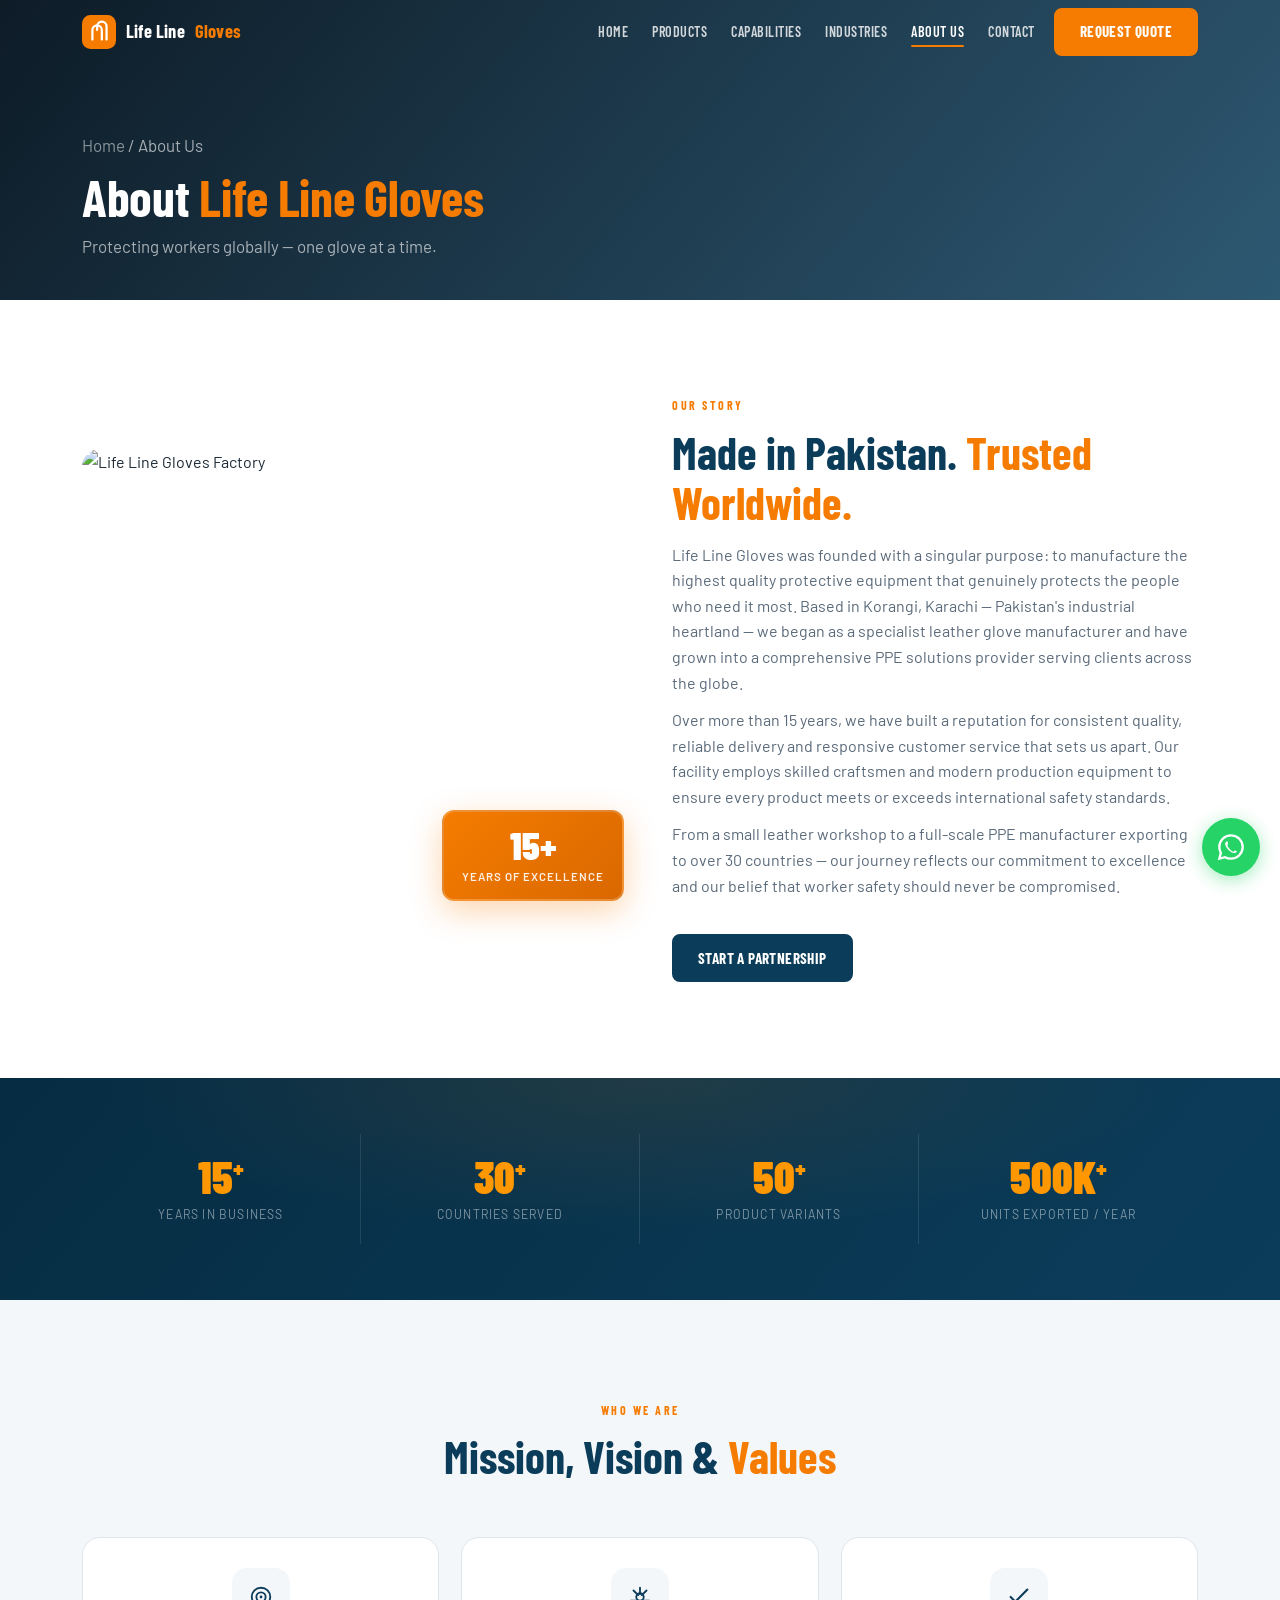
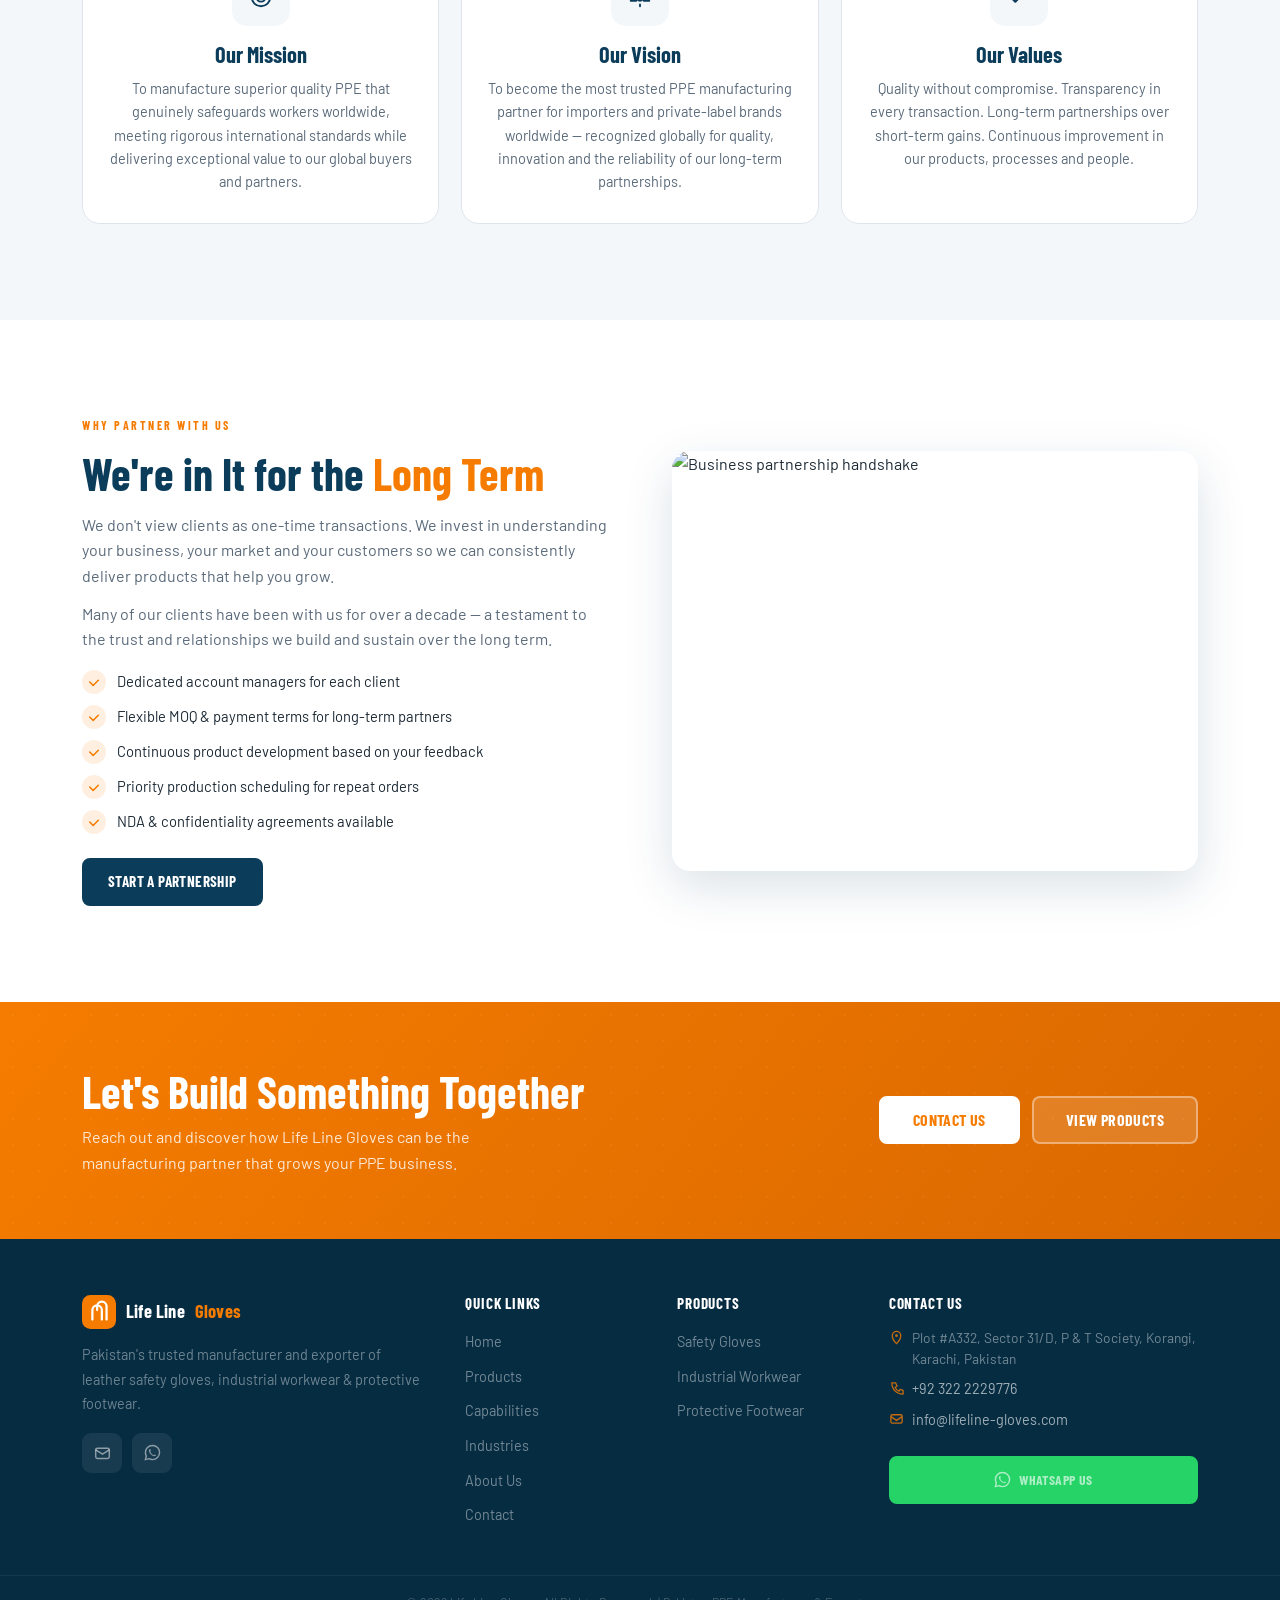
==== commit 69a77782: "commit" ====
--- a/about.html
+++ b/about.html
@@ -136,11 +136,11 @@
     <div class="fcol fcontact"><h5>Contact Us</h5>
       <p><svg viewBox="0 0 16 16" fill="none"><path d="M8 1.5C5.5 1.5 3.5 3.5 3.5 6c0 4 4.5 8.5 4.5 8.5S12.5 10 12.5 6c0-2.5-2-4.5-4.5-4.5z" stroke="currentColor" stroke-width="1.4"/><circle cx="8" cy="6" r="1.5" fill="currentColor"/></svg>Plot #A332, Sector 31/D, P &amp; T Society, Korangi, Karachi, Pakistan</p>
       <p><svg viewBox="0 0 16 16" fill="none"><path d="M3 3h4l1.5 3.5-2 1.5a9 9 0 004 4l1.5-2L15 11v4c-7 0-12-5-12-12z" stroke="currentColor" stroke-width="1.4" stroke-linejoin="round"/></svg><a href="tel:+923222229776">+92 322 2229776</a></p>
-      <p><svg viewBox="0 0 16 16" fill="none"><rect x="2" y="4" width="12" height="9" rx="1.5" stroke="currentColor" stroke-width="1.4"/><path d="M2 6l6 4 6-4" stroke="currentColor" stroke-width="1.4"/></svg><a href="/cdn-cgi/l/email-protection#21484f474e614d4847444d484f440c464d4e5744520f424e4c"><span class="__cf_email__" data-cfemail="4c25222a230c20252a2920252229612b20233a293f622f2321">[email&#160;protected]</span></a></p>
+      <p><svg viewBox="0 0 16 16" fill="none"><rect x="2" y="4" width="12" height="9" rx="1.5" stroke="currentColor" stroke-width="1.4"/><path d="M2 6l6 4 6-4" stroke="currentColor" stroke-width="1.4"/></svg><a href="/cdn-cgi/l/email-protection#21484f474e614d4847444d484f440c464d4e5744520f424e4c"><span class="__cf_email__" data-cfemail="4c25222a230c20252a2920252229612b20233a293f622f2321">info@lifeline-gloves.com</span></a></p>
       <a href="https://wa.me/923222229776" class="btn btn-wa" target="_blank"><svg viewBox="0 0 24 24" fill="none"><path d="M12 2a10 10 0 0110 10 10 10 0 01-10 10 9.9 9.9 0 01-5-1.3L2 22l1.3-5A9.9 9.9 0 012 12 10 10 0 0112 2z" stroke="currentColor" stroke-width="2"/><path d="M9 11c.4 1 1.2 2.2 2.2 3.1 1 1 2.1 1.7 3.1 1.9l1-1.3 1.7.9c-.4 1.2-1.5 1.6-2.5 1.6C11.8 17.2 7 12.4 7 9.5c0-1 .4-2.1 1.6-2.5L9.5 8 9 11z" fill="currentColor"/></svg>WhatsApp Us</a>
     </div>
   </div>
-  <div class="foot-bot"><div class="container"><p>&copy; 2025 Life Line Gloves. All Rights Reserved. | Pakistan PPE Manufacturer &amp; Exporter</p></div></div>
+  <div class="foot-bot"><div class="container"><p>&copy; 2026 Life Line Gloves. All Rights Reserved. | Pakistan PPE Manufacturer &amp; Exporter</p></div></div>
 </footer>
 <script src="js/main.js"></script>
 </body>
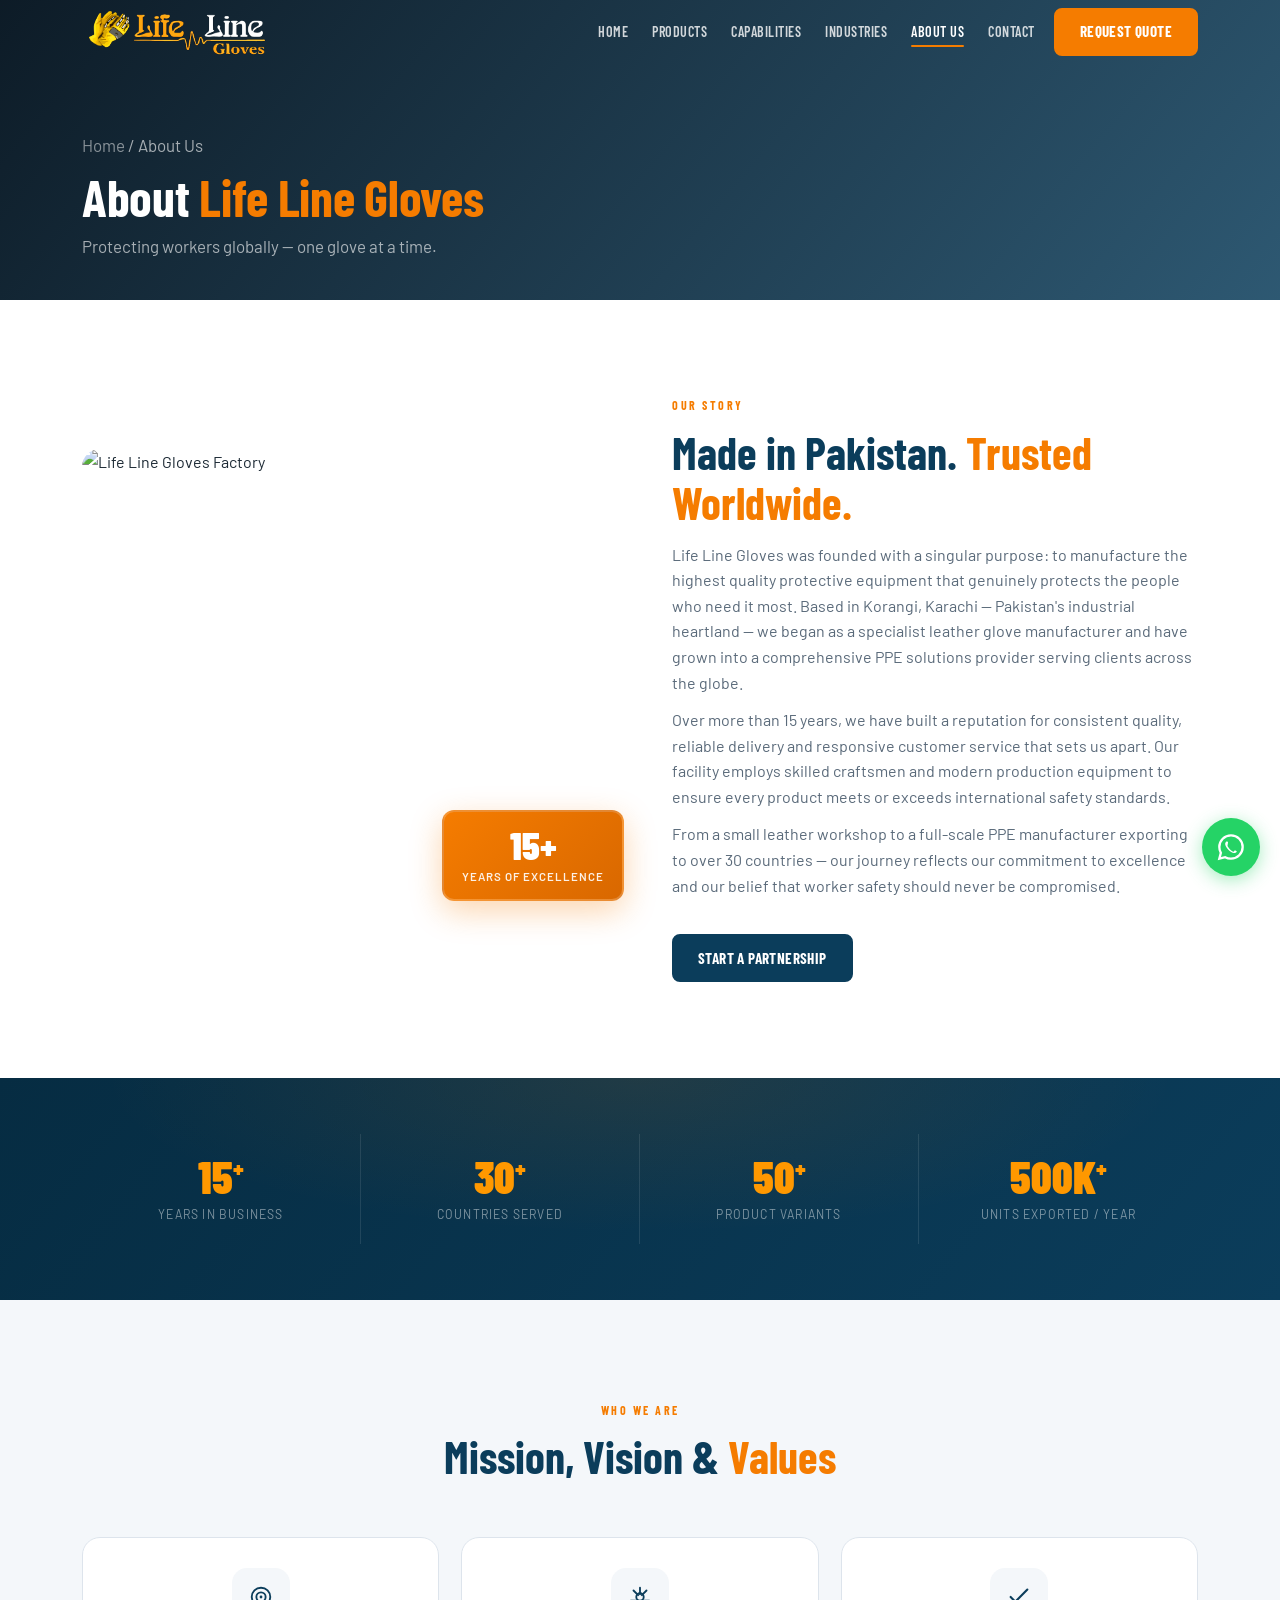
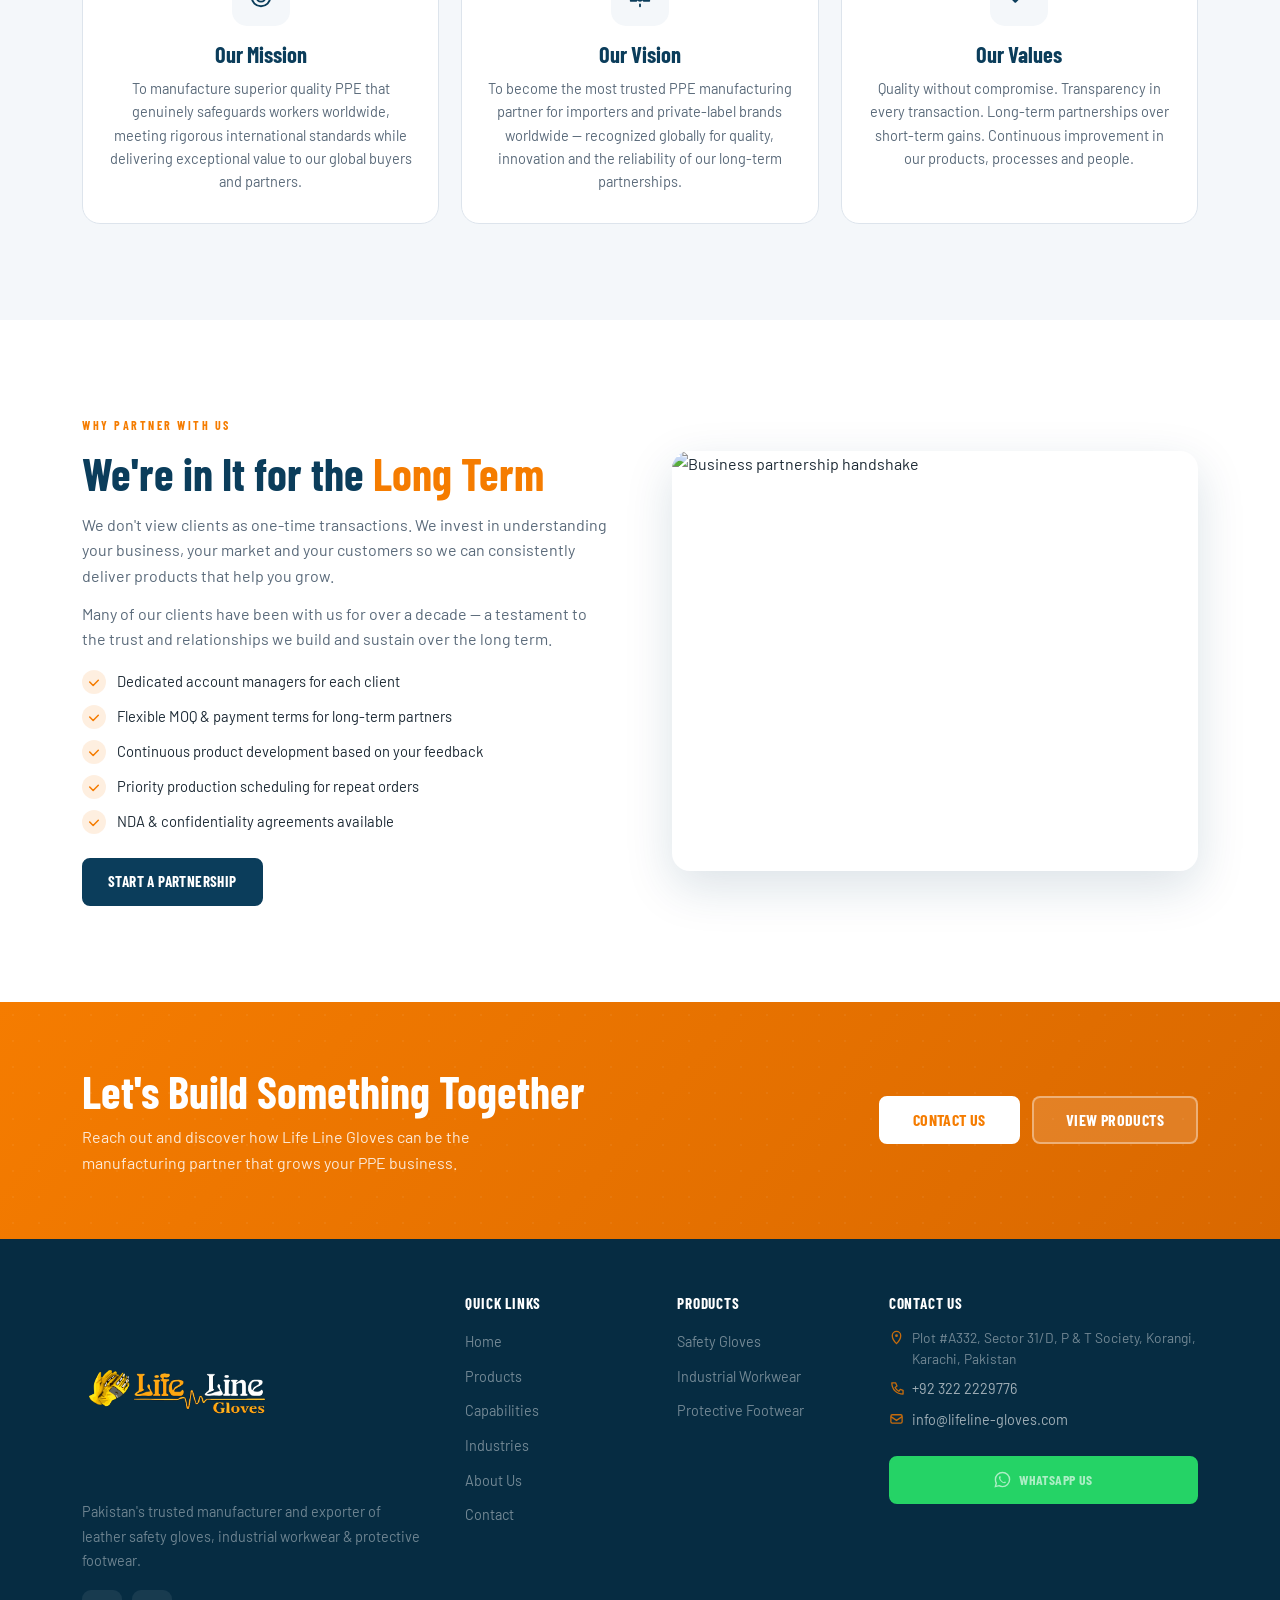
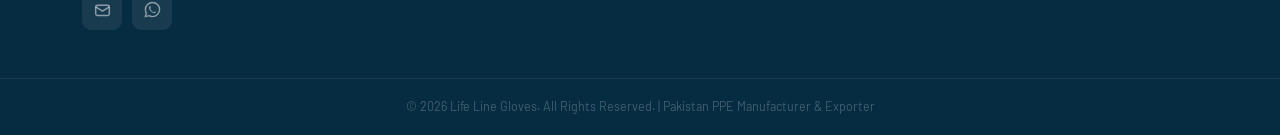
==== commit bdfe3950: "commict" ====
--- a/about.html
+++ b/about.html
@@ -13,7 +13,7 @@
 <body>
 <header class="site-header" id="hdr">
   <div class="container nav-wrap">
-    <a href="index.html" class="logo"><svg class="logo-icon" viewBox="0 0 36 36" fill="none"><rect width="36" height="36" rx="9" fill="#F57C00"/><path d="M11 26V16a5 5 0 0110 0v10M16 16v-4a5 5 0 0110 0v14" stroke="#fff" stroke-width="2.4" stroke-linecap="round"/></svg>Life Line <strong>Gloves</strong></a>
+    <a href="index.html" class="logo"><img src="images/logo.png" alt="Life Line Gloves" class="logo-img"/></a>
     <nav class="main-nav" id="nav">
       <a href="index.html" class="nav-link">Home</a>
       <a href="products.html" class="nav-link">Products</a>
@@ -116,7 +116,7 @@
 <footer class="site-footer">
   <div class="container footer-grid">
     <div class="fbrand">
-      <a href="index.html" class="logo"><svg class="logo-icon" viewBox="0 0 36 36" fill="none"><rect width="36" height="36" rx="9" fill="#F57C00"/><path d="M11 26V16a5 5 0 0110 0v10M16 16v-4a5 5 0 0110 0v14" stroke="#fff" stroke-width="2.4" stroke-linecap="round"/></svg>Life Line <strong>Gloves</strong></a>
+      <a href="index.html" class="logo"><img src="images/logo.png" alt="Life Line Gloves" class="logo-img"/></a>
       <p>Pakistan&#39;s trusted manufacturer and exporter of leather safety gloves, industrial workwear &amp; protective footwear.</p>
       <div class="social-row">
         <a href="/cdn-cgi/l/email-protection#660f080009260a0f00030a0f08034b010a091003154805090b" class="soc" aria-label="Email"><svg viewBox="0 0 20 20" fill="none"><rect x="2" y="5" width="16" height="12" rx="2" stroke="currentColor" stroke-width="1.7"/><path d="M2 7l8 5 8-5" stroke="currentColor" stroke-width="1.7"/></svg></a>
--- a/css/style.css
+++ b/css/style.css
@@ -131,10 +131,24 @@
   border-bottom:1px solid rgba(255,255,255,.07);
 }
 .nav-wrap{display:flex;align-items:center;justify-content:space-between;height:var(--nav-h)}
-.logo{display:flex;align-items:center;gap:10px;color:#fff;font-family:var(--fh);font-size:1.15rem;font-weight:700;letter-spacing:.2px;-webkit-tap-highlight-color:transparent;z-index:1001}
-.logo-icon{width:34px;height:34px;transition:transform .35s}
-.logo:hover .logo-icon{transform:rotate(8deg) scale(1.08)}
-.logo strong{color:var(--acc)}
+.logo{display:flex;align-items:center;-webkit-tap-highlight-color:transparent;z-index:1001;line-height:0}
+.logo-img{
+  border-radius:6px;
+  height:405px;
+  width:auto;
+  max-width:190px;
+  object-fit:contain;
+  display:block;
+  /* Remove black background from the jfif */
+  mix-blend-mode:normal;
+  filter:brightness(1.08) contrast(1.05);
+  transition:transform .3s ease, opacity .2s;
+}
+.logo:hover .logo-img{
+  border-radius:6px;transform:scale(1.04);opacity:.92}
+/* Larger in footer where background is dark */
+.site-footer .logo-img{
+  border-radius:6px;height:191px}
 
 /* Desktop nav */
 .main-nav{display:none;align-items:center;gap:2px}
